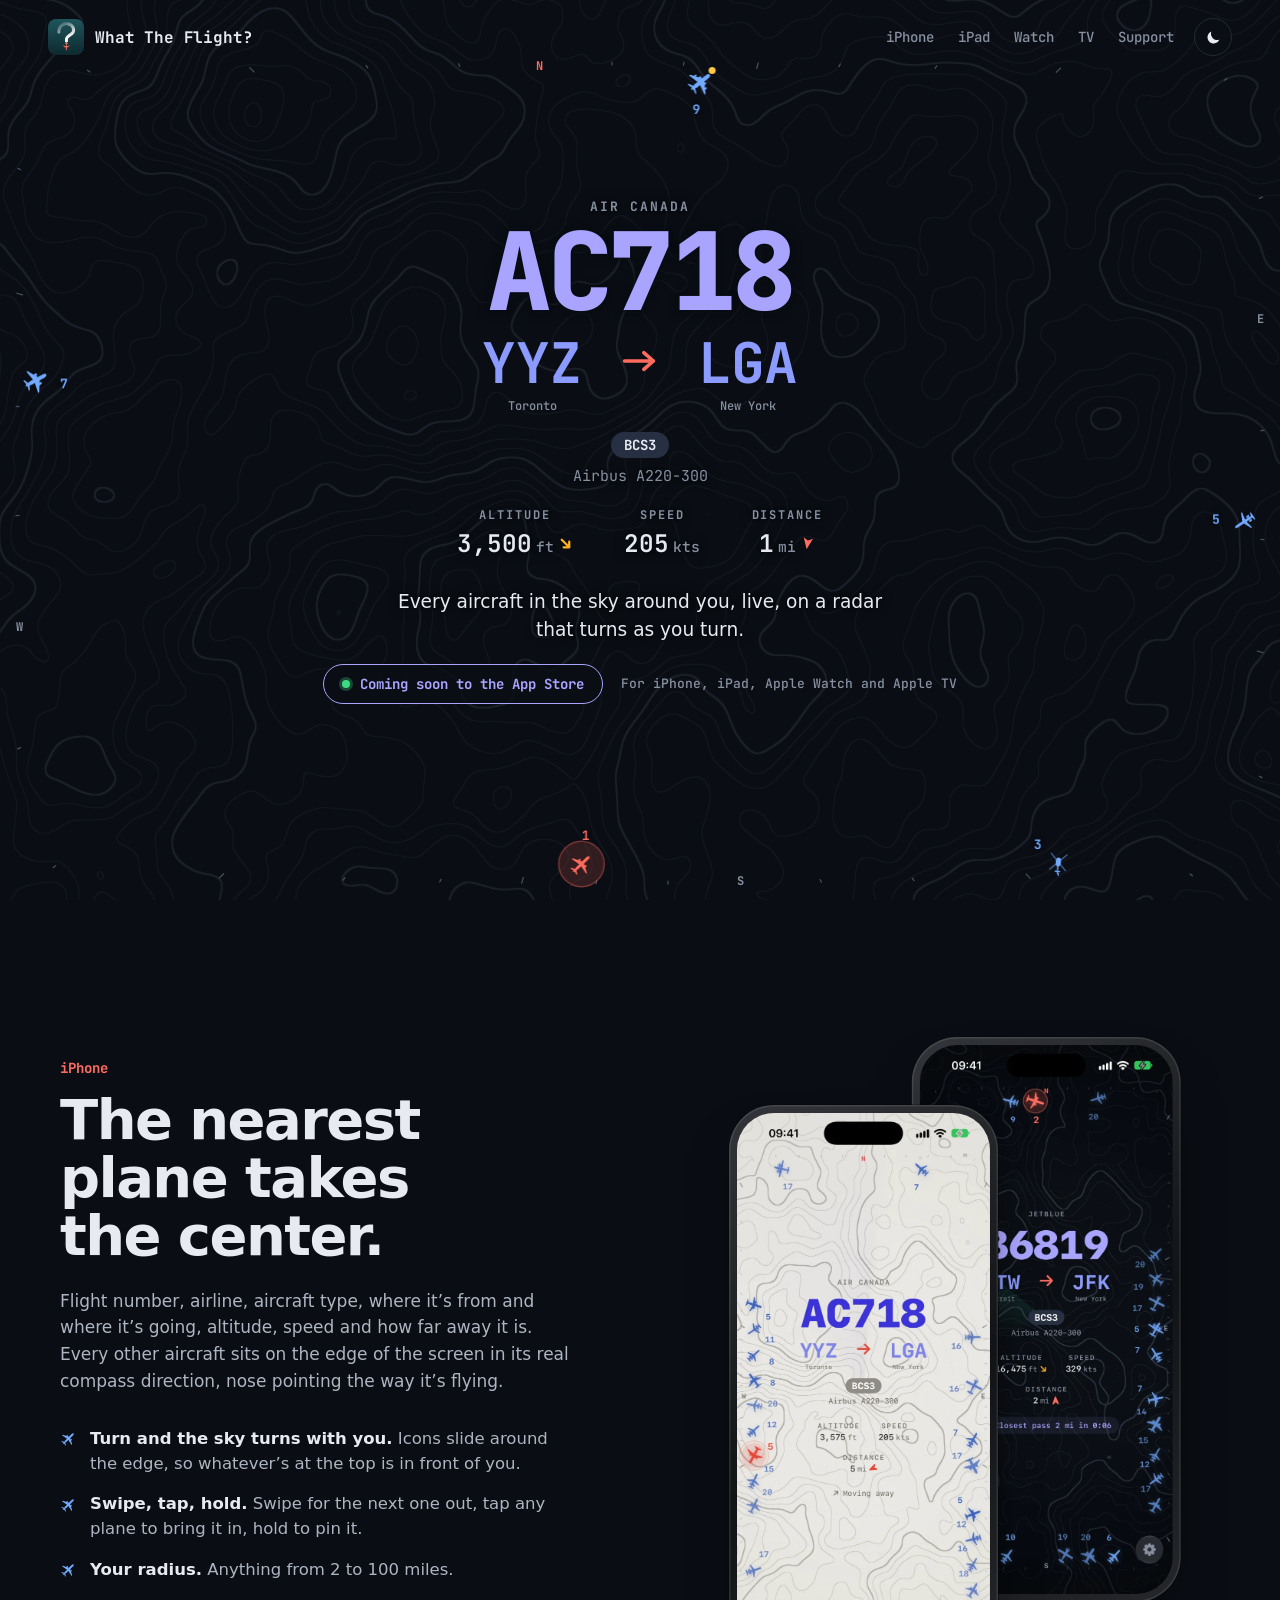
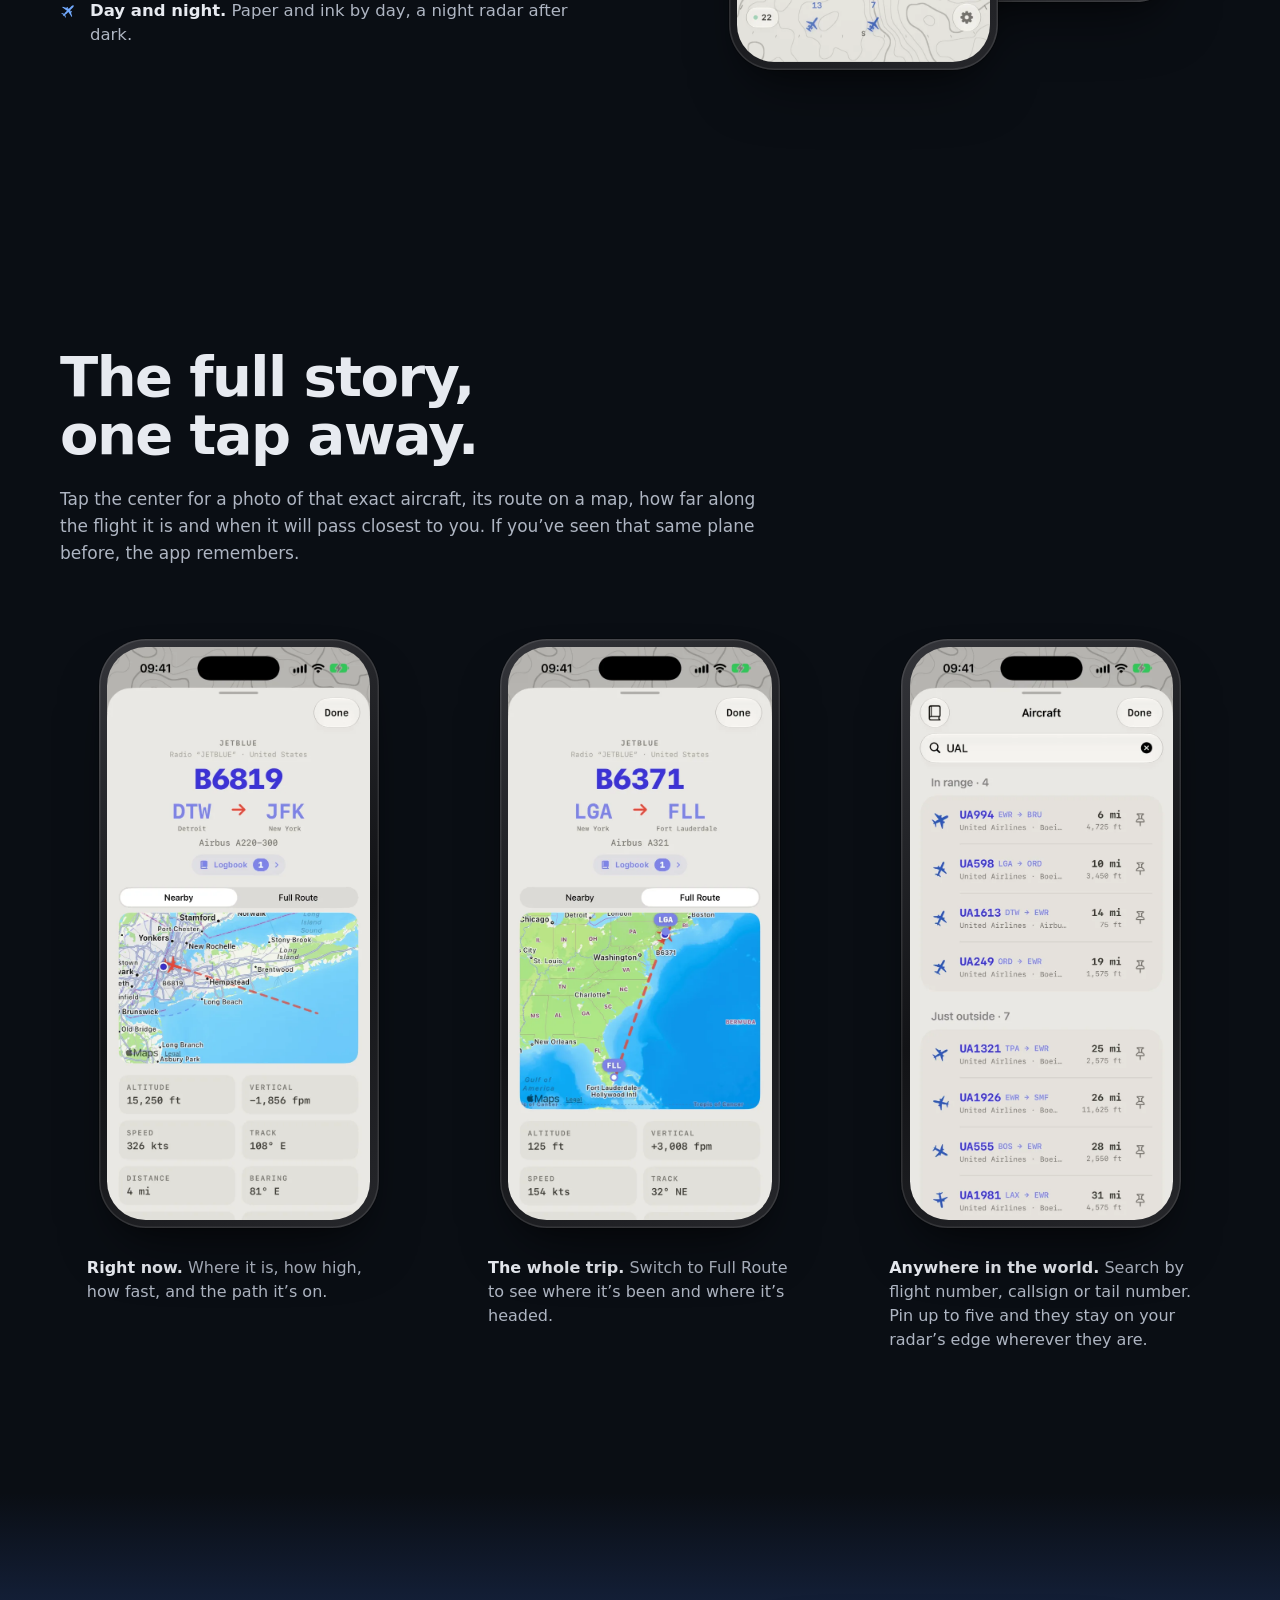
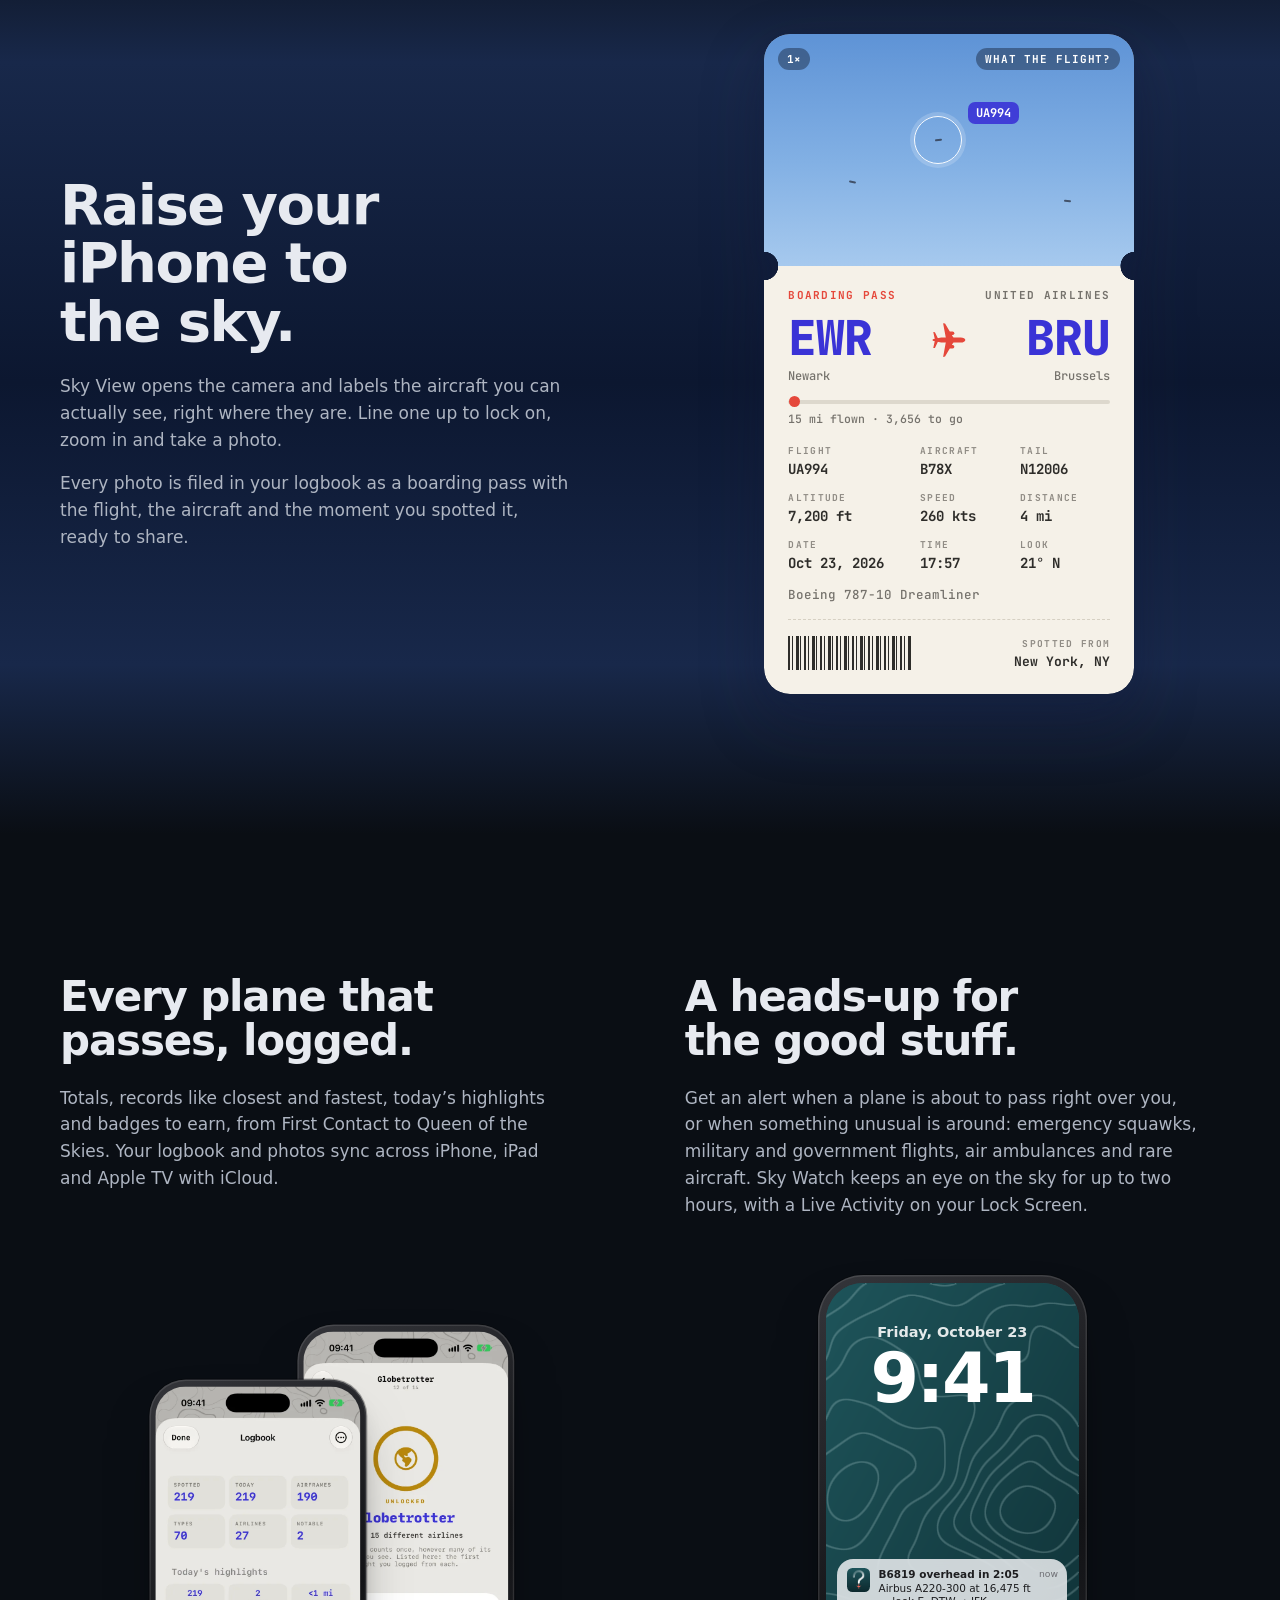
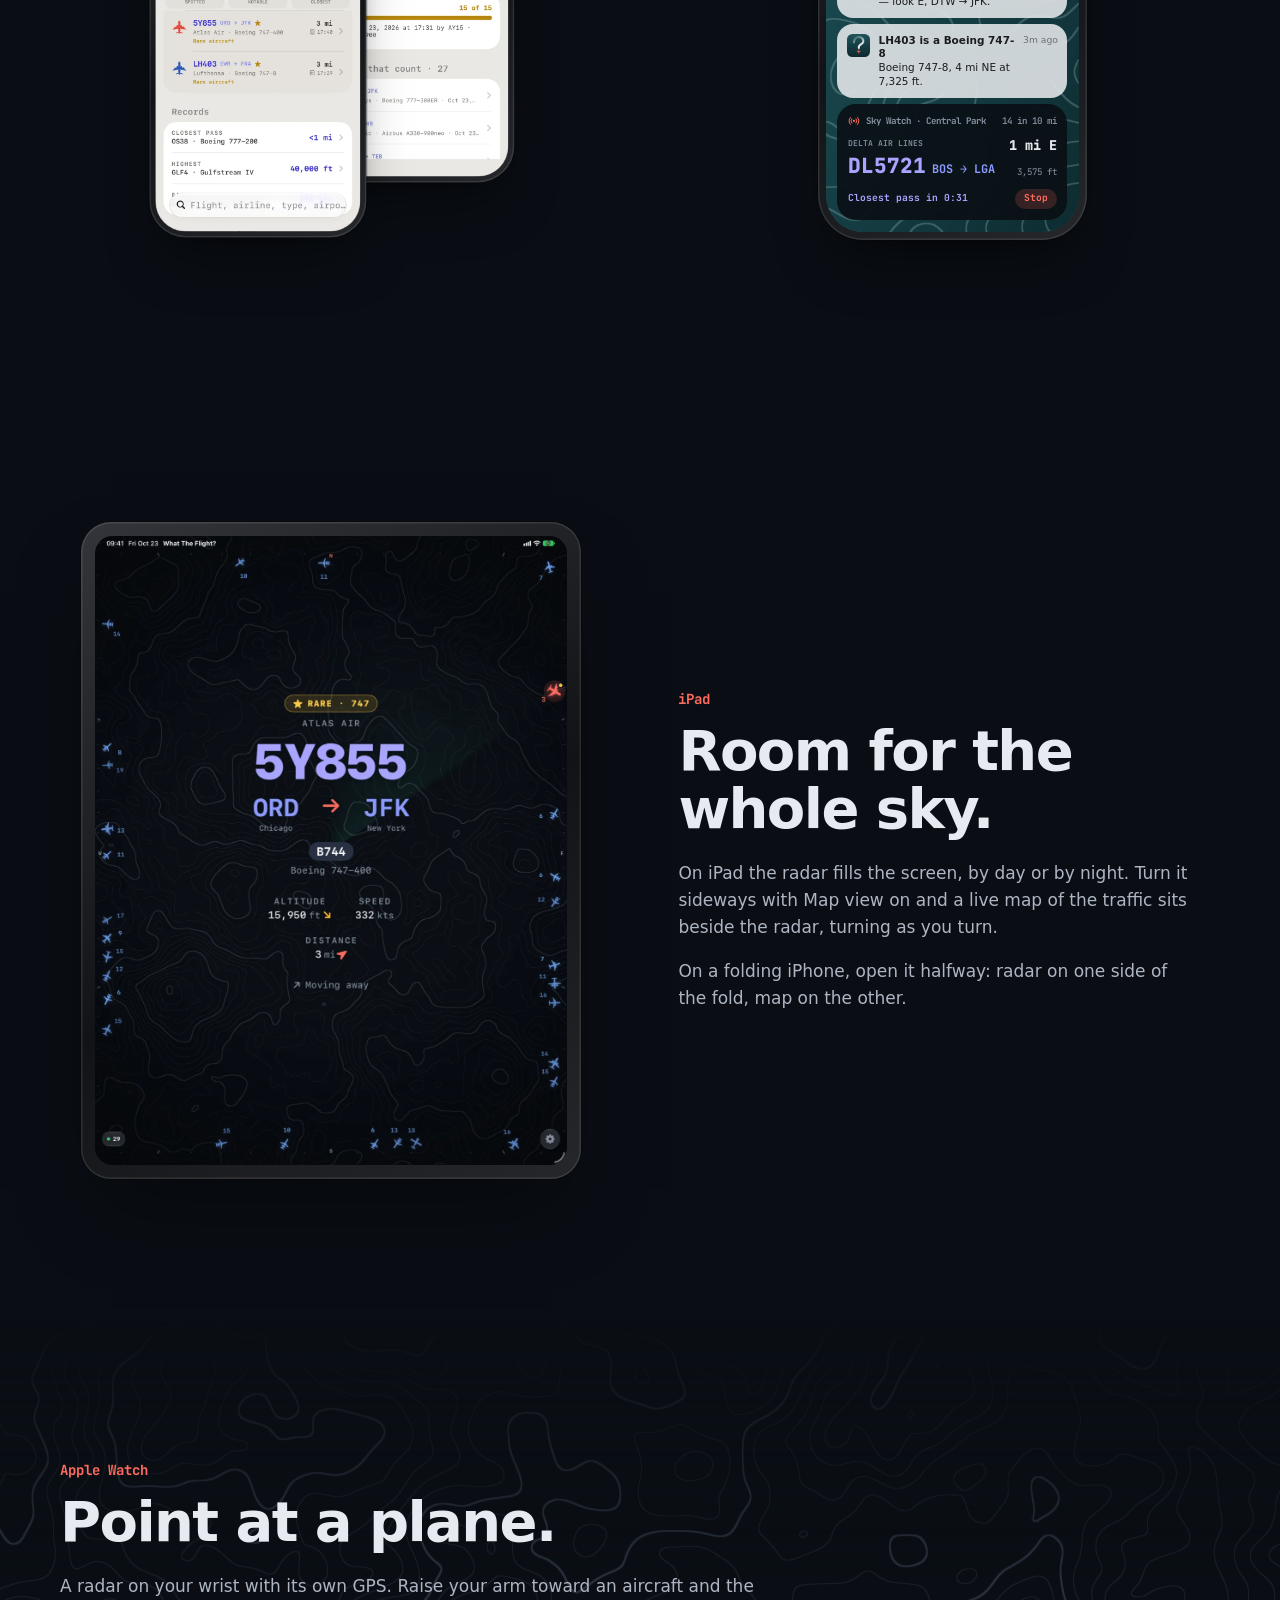
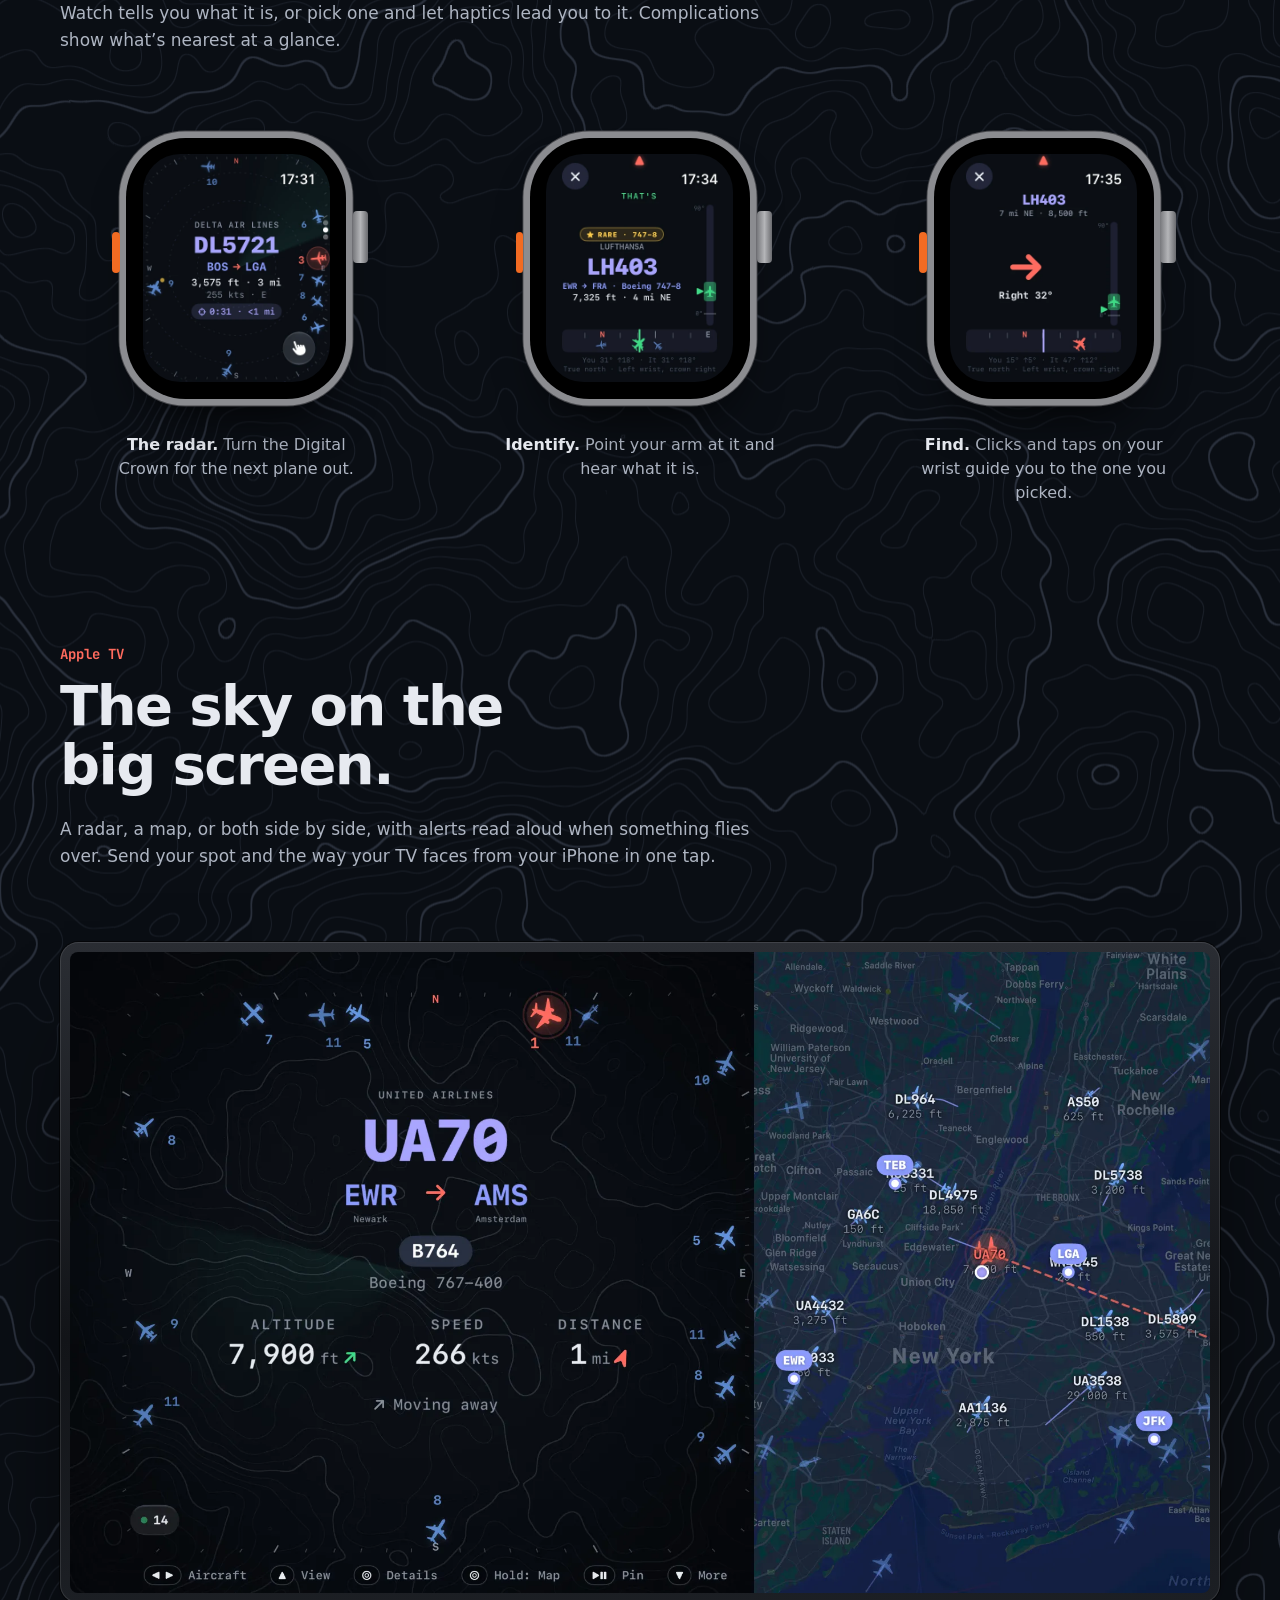
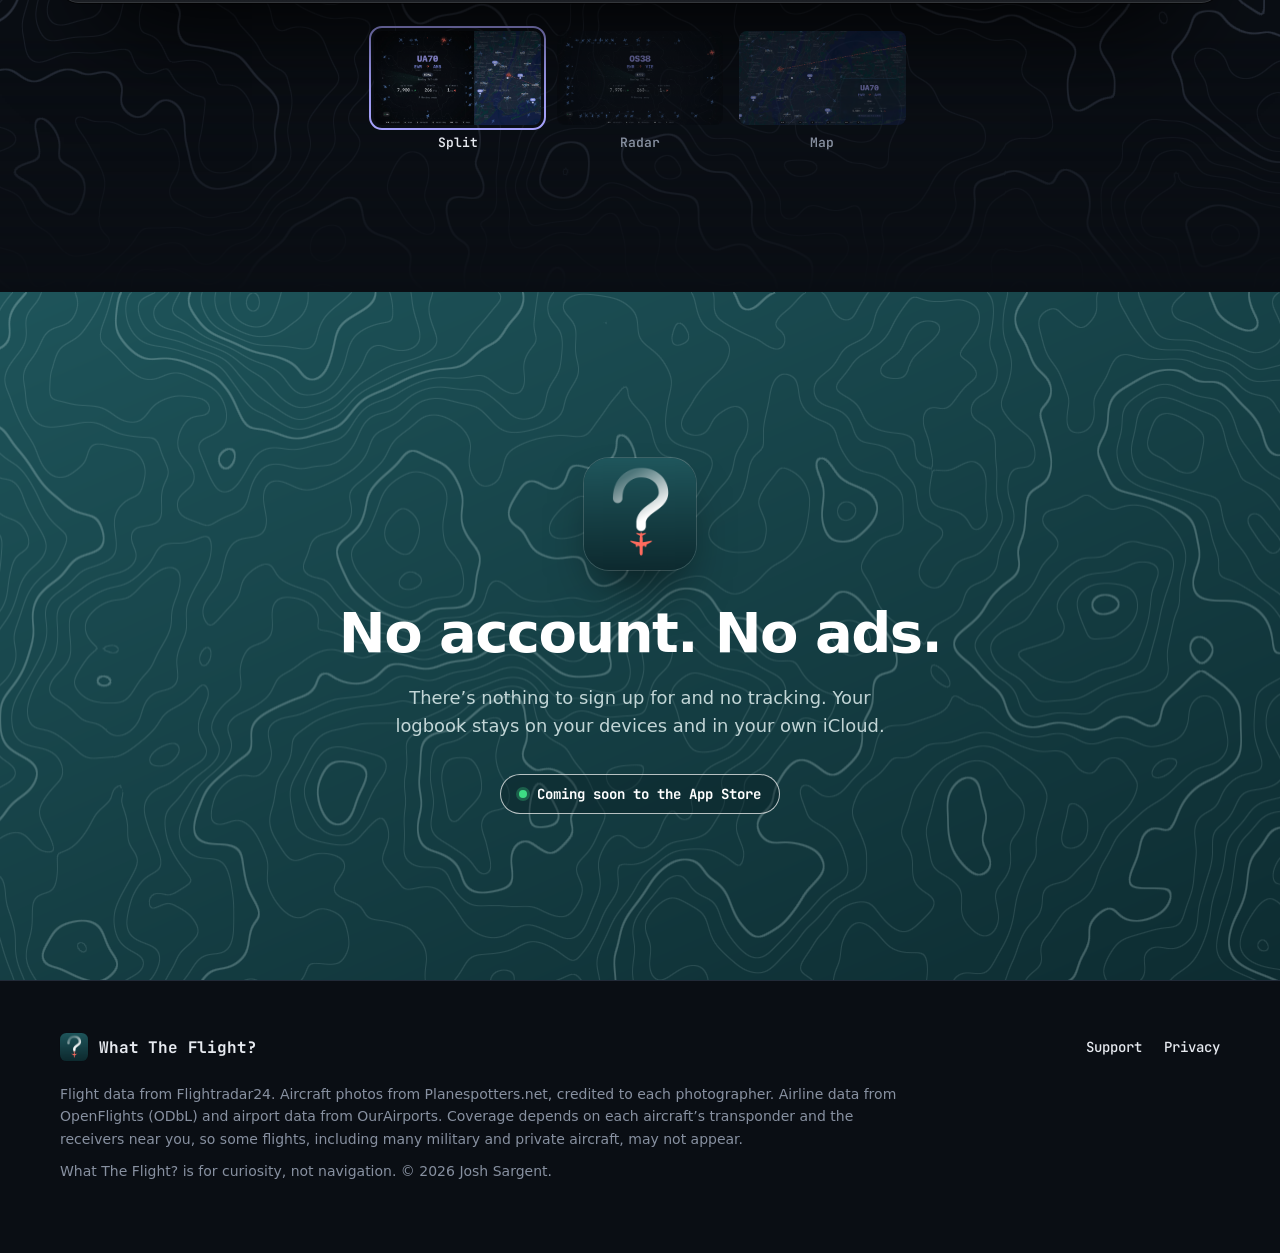
==== index.html @ a07508ed "Calmer hero, night by default Five aircraft on the radar (one of each kind, including a helicopter) " ====
<!doctype html>
<html lang="en">
<head>
<meta charset="utf-8">
<meta name="viewport" content="width=device-width, initial-scale=1, viewport-fit=cover">
<!-- Preview: keeps search engines from listing the site before launch. Remove when going live. -->
<meta name="robots" content="noindex, nofollow">
<title>What The Flight?</title>
<meta name="description" content="Every aircraft in the sky around you, live, on a radar that turns as you turn. For iPhone, iPad, Apple Watch and Apple TV.">
<meta name="color-scheme" content="light dark">
<meta name="theme-color" content="#0A0E14">
<meta property="og:title" content="What The Flight?">
<meta property="og:description" content="Every aircraft in the sky around you, live, on a radar that turns as you turn.">
<meta property="og:type" content="website">
<meta property="og:url" content="https://sargeywargey.github.io/whattheflight/">
<meta property="og:image" content="https://sargeywargey.github.io/whattheflight/img/og.jpg">
<meta name="twitter:card" content="summary_large_image">
<link rel="icon" href="img/favicon.png">
<link rel="apple-touch-icon" href="img/apple-touch-icon.png">
<link rel="preconnect" href="https://fonts.googleapis.com">
<link rel="preconnect" href="https://fonts.gstatic.com" crossorigin>
<link rel="stylesheet" href="https://fonts.googleapis.com/css2?family=JetBrains+Mono:wght@400;500;700;800&display=swap">
<link rel="stylesheet" href="css/site.css">
<script>
  // Night by default; a switch to day is remembered per browser.
  document.documentElement.dataset.theme = 'dark';
  try { if (localStorage.getItem('wtf.theme') === 'light') document.documentElement.dataset.theme = 'light'; } catch (e) {}
</script>
<script src="js/glyphs.js" defer></script>
<script src="js/topography.js" defer></script>
<script src="js/radar.js" defer></script>
<script src="js/site.js" defer></script>
</head>
<body>

<a class="skip" href="#radar">Skip to the features</a>

<!-- The radar ------------------------------------------------------------------------- -->
<section class="hero" data-radar aria-label="A live demo of the radar">
  <canvas class="topo hero-topo" data-topo="survey auto live" data-topo-strength="0.5" aria-hidden="true"></canvas>
  <svg class="radar-bezel" aria-hidden="true">
    <path class="ticks"/>
    <text data-bearing="0" class="north">N</text>
    <text data-bearing="90">E</text>
    <text data-bearing="180">S</text>
    <text data-bearing="270">W</text>
  </svg>
  <header class="site-header">
    <a class="brand" href="./" aria-label="What The Flight? home">
      <img src="img/icon-512.png" alt="" width="36" height="36">
      <span>What The Flight?</span>
    </a>
    <nav class="site-nav" aria-label="Sections">
      <a href="#radar">iPhone</a>
      <a href="#ipad">iPad</a>
      <a href="#watch">Watch</a>
      <a href="#tv">TV</a>
      <a href="support.html">Support</a>
    </nav>
    <button class="theme-toggle" type="button" aria-label="Switch to the night radar" data-theme-toggle>
      <svg viewBox="0 0 24 24" aria-hidden="true"><circle class="sun" cx="12" cy="12" r="4.2"/><path class="rays" d="M12 2.5v2.2M12 19.3v2.2M2.5 12h2.2M19.3 12h2.2M5.3 5.3l1.6 1.6M17.1 17.1l1.6 1.6M5.3 18.7l1.6-1.6M17.1 6.9l1.6-1.6"/><path class="moon" d="M19.5 14.6A7.8 7.8 0 0 1 9.4 4.5a7.8 7.8 0 1 0 10.1 10.1Z"/></svg>
    </button>
  </header>

  <div class="hero-body">
    <h1 class="visually-hidden">What The Flight? Live radar of the planes overhead</h1>

    <div class="flight" role="group" aria-label="Air Canada AC718, Toronto to New York, Airbus A220-300">
      <p class="flight-operator" data-f="operator">Air Canada</p>
      <p class="flight-ident" data-f="ident">AC718</p>
      <div class="flight-route">
        <span class="airport"><b data-f="from">YYZ</b><small data-f="fromCity">Toronto</small></span>
        <svg class="route-arrow" viewBox="0 0 32 20" aria-label="to"><path d="M3 10h24M19 3l8 7-8 7"/></svg>
        <span class="airport"><b data-f="to">LGA</b><small data-f="toCity">New York</small></span>
      </div>
      <p class="flight-type">
        <span class="type-chip" data-f="type">BCS3</span>
        <span class="notable-badge" data-f="badge" hidden></span>
        <span class="type-name" data-f="typeName">Airbus A220-300</span>
      </p>
      <dl class="flight-stats">
        <div><dt>Altitude</dt><dd><span data-f="feet">3,575</span><small>ft</small><svg class="trend" data-f="trend" data-trend="down" viewBox="0 0 16 16" aria-hidden="true"><path d="M4 12 12 4M6 4h6v6"/></svg></dd></div>
        <div><dt>Speed</dt><dd><span data-f="kts">205</span><small>kts</small></dd></div>
        <div><dt>Distance</dt><dd><span data-f="miles">2</span><small>mi</small><svg class="pointer" data-f="pointer" viewBox="0 0 24 24" aria-hidden="true"><path d="M12 2.5 19.5 21 12 16.8 4.5 21Z"/></svg></dd></div>
      </dl>
    </div>

    <p class="lead">Every aircraft in the sky around you, live, on a radar that turns as you turn.</p>
    <div class="hero-actions">
      <span class="store-pill"><i aria-hidden="true"></i>Coming soon to the App Store</span>
      <span class="platforms">For iPhone, iPad, Apple Watch and Apple TV</span>
    </div>
  </div>

  <div class="radar-edge" role="group" aria-label="Aircraft around you"></div>
</section>

<main>

<!-- iPhone: the radar ------------------------------------------------------------------ -->
<section class="section radar-section" id="radar">
  <div class="wrap split">
    <div class="copy">
      <p class="device-label">iPhone</p>
      <h2>The nearest plane takes the center.</h2>
      <p>Flight number, airline, aircraft type, where it’s from and where it’s going, altitude, speed and how far away it is. Every other aircraft sits on the edge of the screen in its real compass direction, nose pointing the way it’s flying.</p>
      <ul class="points">
        <li><b>Turn and the sky turns with you.</b> Icons slide around the edge, so whatever’s at the top is in front of you.</li>
        <li><b>Swipe, tap, hold.</b> Swipe for the next one out, tap any plane to bring it in, hold to pin it.</li>
        <li><b>Your radius.</b> Anything from 2 to 100 miles.</li>
        <li><b>Day and night.</b> Paper and ink by day, a night radar after dark.</li>
      </ul>
    </div>
    <div class="pair">
      <figure class="device phone back"><img src="img/screens/iphone-radar-dark.webp" alt="The radar in dark mode: JetBlue B6819 from Detroit to New York JFK in the center, 2 miles away and closing, with about 26 aircraft around the edge." width="660" height="1435" loading="lazy"></figure>
      <figure class="device phone front"><img src="img/screens/iphone-radar-light.webp" alt="The radar in light mode: Air Canada AC718 from Toronto to LaGuardia in the center, an Airbus A220-300 at 3,575 feet, with aircraft and mile labels around the edge." width="660" height="1435" loading="lazy"></figure>
    </div>
  </div>
</section>

<!-- iPhone: details and search ---------------------------------------------------------- -->
<section class="section" id="details">
  <div class="wrap">
    <div class="copy wide">
      <h2>The full story, one tap away.</h2>
      <p>Tap the center for a photo of that exact aircraft, its route on a map, how far along the flight it is and when it will pass closest to you. If you’ve seen that same plane before, the app remembers.</p>
    </div>
    <div class="gallery">
      <figure>
        <div class="device phone"><img src="img/screens/iphone-detail.webp" alt="Flight details for JetBlue B6819: a map of the aircraft east of Manhattan with its path, and tiles for altitude, vertical speed, speed and track." width="660" height="1435" loading="lazy"></div>
        <figcaption><b>Right now.</b> Where it is, how high, how fast, and the path it’s on.</figcaption>
      </figure>
      <figure>
        <div class="device phone"><img src="img/screens/iphone-route.webp" alt="The full route of JetBlue B6371 from LaGuardia to Fort Lauderdale drawn down the East Coast." width="660" height="1435" loading="lazy"></div>
        <figcaption><b>The whole trip.</b> Switch to Full Route to see where it’s been and where it’s headed.</figcaption>
      </figure>
      <figure>
        <div class="device phone"><img src="img/screens/iphone-search.webp" alt="Searching for UAL: four United flights in range, seven just outside and more worldwide." width="660" height="1435" loading="lazy"></div>
        <figcaption><b>Anywhere in the world.</b> Search by flight number, callsign or tail number. Pin up to five and they stay on your radar’s edge wherever they are.</figcaption>
      </figure>
    </div>
  </div>
</section>

<!-- Sky View ----------------------------------------------------------------------------- -->
<section class="section sky" id="sky">
  <div class="wrap split">
    <div class="copy">
      <h2>Raise your iPhone to the sky.</h2>
      <p>Sky View opens the camera and labels the aircraft you can actually see, right where they are. Line one up to lock on, zoom in and take a photo.</p>
      <p>Every photo is filed in your logbook as a boarding pass with the flight, the aircraft and the moment you spotted it, ready to share.</p>
    </div>

    <div class="pass-shadow">
    <article class="pass" aria-label="A Sky View boarding pass for United UA994, Newark to Brussels">
      <div class="pass-photo">
        <span class="pass-chip">1×</span>
        <span class="pass-chip brand">What The Flight?</span>
        <span class="speck" style="--x:47%;--y:46%;--r:-8deg"></span>
        <span class="speck" style="--x:24%;--y:64%;--r:12deg"></span>
        <span class="speck" style="--x:82%;--y:72%;--r:4deg"></span>
        <span class="lock" style="--x:47%;--y:46%"><i></i><b>UA994</b></span>
      </div>
      <div class="pass-body">
        <p class="pass-head"><span class="pass-kind">Boarding pass</span><span>United Airlines</span></p>
        <div class="pass-route">
          <span><b>EWR</b><small>Newark</small></span>
          <svg viewBox="0 0 64 64" aria-label="to"><use href="#g-widebody" transform="rotate(90 32 32)"/></svg>
          <span class="to"><b>BRU</b><small>Brussels</small></span>
        </div>
        <div class="pass-progress" aria-hidden="true"><i style="--p:0.4%"></i></div>
        <p class="pass-flown">15 mi flown · 3,656 to go</p>
        <dl class="pass-grid">
          <div><dt>Flight</dt><dd>UA994</dd></div>
          <div><dt>Aircraft</dt><dd>B78X</dd></div>
          <div><dt>Tail</dt><dd>N12006</dd></div>
          <div><dt>Altitude</dt><dd>7,200 ft</dd></div>
          <div><dt>Speed</dt><dd>260 kts</dd></div>
          <div><dt>Distance</dt><dd>4 mi</dd></div>
          <div><dt>Date</dt><dd>Oct 23, 2026</dd></div>
          <div><dt>Time</dt><dd>17:57</dd></div>
          <div><dt>Look</dt><dd>21° N</dd></div>
        </dl>
        <p class="pass-type">Boeing 787-10 Dreamliner</p>
        <div class="pass-foot">
          <div class="barcode" aria-hidden="true"></div>
          <p><small>Spotted from</small>New York, NY</p>
        </div>
      </div>
    </article>
    </div>
  </div>
</section>

<!-- Logbook + alerts -------------------------------------------------------------------- -->
<section class="section" id="logbook">
  <div class="wrap duo">
    <div class="duo-col">
      <div class="copy">
        <h2>Every plane that passes, logged.</h2>
        <p>Totals, records like closest and fastest, today’s highlights and badges to earn, from First Contact to Queen of the Skies. Your logbook and photos sync across iPhone, iPad and Apple TV with iCloud.</p>
      </div>
      <div class="pair small">
        <figure class="device phone back"><img src="img/screens/iphone-badge.webp" alt="The Globetrotter badge, unlocked for spotting 15 different airlines." width="660" height="1435" loading="lazy"></figure>
        <figure class="device phone front"><img src="img/screens/iphone-logbook.webp" alt="The logbook: 219 spotted, 190 airframes, 70 types, 27 airlines, with today's highlights including an Atlas Air Boeing 747-400." width="660" height="1435" loading="lazy"></figure>
      </div>
    </div>

    <div class="duo-col" id="alerts">
      <div class="copy">
        <h2>A heads-up for the good stuff.</h2>
        <p>Get an alert when a plane is about to pass right over you, or when something unusual is around: emergency squawks, military and government flights, air ambulances and rare aircraft. Sky Watch keeps an eye on the sky for up to two hours, with a Live Activity on your Lock Screen.</p>
      </div>
      <figure class="device phone lockphone" aria-label="A Lock Screen with two What The Flight? alerts and the Sky Watch Live Activity">
        <div class="lock-screen">
          <canvas class="topo" data-topo="remaster teal" data-topo-feature="260" aria-hidden="true"></canvas>
          <p class="lock-date">Friday, October 23</p>
          <p class="lock-time">9:41</p>
          <div class="lock-stack">
            <div class="note">
              <img src="img/icon-512.png" alt="" width="30" height="30">
              <div><p class="note-title">B6819 overhead in 2:05</p><p>Airbus A220-300 at 16,475 ft — look E, DTW → JFK.</p></div>
              <time>now</time>
            </div>
            <div class="note">
              <img src="img/icon-512.png" alt="" width="30" height="30">
              <div><p class="note-title">LH403 is a Boeing 747-8</p><p>Boeing 747-8, 4 mi NE at 7,325 ft.</p></div>
              <time>3m ago</time>
            </div>
            <div class="activity">
              <p class="activity-head"><svg viewBox="0 0 24 24" aria-hidden="true"><circle cx="12" cy="12" r="2.2"/><path d="M7.8 7.8a6 6 0 0 0 0 8.4M16.2 7.8a6 6 0 0 1 0 8.4M4.9 4.9a10 10 0 0 0 0 14.2M19.1 4.9a10 10 0 0 1 0 14.2"/></svg><span>Sky Watch · Central Park</span><span class="count">14 in 10 mi</span></p>
              <div class="activity-flight">
                <div><p class="op">Delta Air Lines</p><p><b>DL5721</b><span>BOS → LGA</span></p></div>
                <div class="where"><b>1 mi E</b><span>3,575 ft</span></div>
              </div>
              <p class="activity-foot"><span>Closest pass in 0:31</span><span class="stop">Stop</span></p>
            </div>
          </div>
        </div>
      </figure>
    </div>
  </div>
</section>

<!-- iPad --------------------------------------------------------------------------------- -->
<section class="section" id="ipad">
  <div class="wrap split reverse">
    <div class="copy">
      <p class="device-label">iPad</p>
      <h2>Room for the whole sky.</h2>
      <p>On iPad the radar fills the screen, by day or by night. Turn it sideways with Map view on and a live map of the traffic sits beside the radar, turning as you turn.</p>
      <p>On a folding iPhone, open it halfway: radar on one side of the fold, map on the other.</p>
    </div>
    <figure class="device tablet"><img src="img/screens/ipad-radar-dark.webp" alt="The iPad radar at night: Atlas Air 5Y855, a rare Boeing 747-400, descending into JFK, with around 29 aircraft on the edge." width="1100" height="1467" loading="lazy"></figure>
  </div>
</section>

<!-- Night: Apple Watch and Apple TV ---------------------------------------------------- -->
<div class="night">
  <canvas class="topo" data-topo="survey night" aria-hidden="true"></canvas>

  <section class="section" id="watch">
    <div class="wrap">
      <div class="copy wide">
        <p class="device-label">Apple Watch</p>
        <h2>Point at a plane.</h2>
        <p>A radar on your wrist with its own GPS. Raise your arm toward an aircraft and the Watch tells you what it is, or pick one and let haptics lead you to it. Complications show what’s nearest at a glance.</p>
      </div>
      <div class="watches">
        <figure>
          <div class="device watch"><img src="img/screens/watch-radar.webp" alt="The Watch radar: Delta DL5721 from Boston to LaGuardia, 3 miles away, with aircraft around the edge." width="422" height="514" loading="lazy"></div>
          <figcaption><b>The radar.</b> Turn the Digital Crown for the next plane out.</figcaption>
        </figure>
        <figure>
          <div class="device watch"><img src="img/screens/watch-identify.webp" alt="Identify naming Lufthansa LH403, a rare Boeing 747-8, 4 miles northeast." width="422" height="514" loading="lazy"></div>
          <figcaption><b>Identify.</b> Point your arm at it and hear what it is.</figcaption>
        </figure>
        <figure>
          <div class="device watch"><img src="img/screens/watch-find.webp" alt="Find guiding toward LH403 with a large arrow: right 32 degrees." width="422" height="514" loading="lazy"></div>
          <figcaption><b>Find.</b> Clicks and taps on your wrist guide you to the one you picked.</figcaption>
        </figure>
      </div>
    </div>
  </section>

  <section class="section" id="tv">
    <div class="wrap">
      <div class="copy wide">
        <p class="device-label">Apple TV</p>
        <h2>The sky on the big screen.</h2>
        <p>A radar, a map, or both side by side, with alerts read aloud when something flies over. Send your spot and the way your TV faces from your iPhone in one tap.</p>
      </div>
      <figure class="device tv" data-tv>
        <img src="img/screens/tv-split.webp" alt="Apple TV in Split view: United UA70 from Newark to Amsterdam on the radar, beside a map of New York traffic." width="2000" height="1125" loading="lazy" data-tv-screen>
      </figure>
      <div class="tv-views" role="tablist" aria-label="Apple TV views">
        <button type="button" role="tab" aria-selected="true" data-src="img/screens/tv-split.webp" data-alt="Apple TV in Split view: United UA70 from Newark to Amsterdam on the radar, beside a map of New York traffic."><img src="img/screens/tv-split.webp" alt="" loading="lazy"><span>Split</span></button>
        <button type="button" role="tab" aria-selected="false" data-src="img/screens/tv-radar.webp" data-alt="The Apple TV radar: Austrian Airlines OS38 from Newark to Vienna, climbing, with about 37 aircraft around the edge."><img src="img/screens/tv-radar.webp" alt="" loading="lazy"><span>Radar</span></button>
        <button type="button" role="tab" aria-selected="false" data-src="img/screens/tv-map.webp" data-alt="The full-screen Apple TV map with labelled traffic over New York and the UA70 card in the corner."><img src="img/screens/tv-map.webp" alt="" loading="lazy"><span>Map</span></button>
      </div>
    </div>
  </section>
</div>

<!-- Close -------------------------------------------------------------------------------- -->
<section class="closing">
  <canvas class="topo" data-topo="survey teal" aria-hidden="true"></canvas>
  <div class="wrap">
    <img class="closing-icon" src="img/icon-512.png" alt="" width="112" height="112" loading="lazy">
    <h2>No account. No ads.</h2>
    <p>There’s nothing to sign up for and no tracking. Your logbook stays on your devices and in your own iCloud.</p>
    <div class="hero-actions">
      <span class="store-pill on-teal"><i aria-hidden="true"></i>Coming soon to the App Store</span>
    </div>
  </div>
</section>

</main>

<footer class="site-footer">
  <div class="wrap">
    <div class="footer-top">
      <a class="brand" href="./"><img src="img/icon-512.png" alt="" width="28" height="28"><span>What The Flight?</span></a>
      <nav aria-label="Footer"><a href="support.html">Support</a><a href="privacy.html">Privacy</a></nav>
    </div>
    <p>Flight data from Flightradar24. Aircraft photos from Planespotters.net, credited to each photographer. Airline data from OpenFlights (ODbL) and airport data from OurAirports. Coverage depends on each aircraft’s transponder and the receivers near you, so some flights, including many military and private aircraft, may not appear.</p>
    <p>What The Flight? is for curiosity, not navigation. © 2026 Josh Sargent.</p>
  </div>
</footer>

</body>
</html>
---- css/site.css ----
/* What The Flight? — the app's palette (WhatTheFlight/UI/Theme.swift): paper and indigo ink
   by day, the night radar after dark, SF Mono as the radar's voice. */

:root {
  --paper: #E9E7E2;
  --paper-shade: #D3D0C8;
  --ink: #3A33D6;
  --route: #7C83E8;
  --signal: #E5483B;
  --caption: #75726C;
  --value: #3B3A37;
  --text-2: #5C5A55;
  --faint: #A29E95;
  --blip: #2D56B9;
  --chip: #8F8B84;
  --chip-text: #FFFFFF;
  --live: #23A55A;
  --warning: #D98B00;
  --notable: #B7860B;
  --military: #55692A;
  --rule: #D3D0C8;
  --sky-top: #93C2EC;
  --sky-mid: #C9DFF1;
  --frame-shadow: 30, 28, 40;

  --mono: ui-monospace, "SF Mono", SFMono-Regular, "JetBrains Mono", Menlo, Consolas, monospace;
  --sans: -apple-system, BlinkMacSystemFont, "SF Pro Text", "Segoe UI", system-ui, Roboto, "Helvetica Neue", sans-serif;
  --gutter: clamp(20px, 5vw, 48px);
  color-scheme: light;
}

@media (prefers-color-scheme: dark) {
  :root:not([data-theme="light"]) {
    --paper: #0A0E14; --paper-shade: #020306; --ink: #A8A4FF; --route: #8C9BFF; --signal: #FF6B5E;
    --caption: #8790A0; --value: #E7EAF0; --text-2: #AEB5C2; --faint: #465061; --blip: #72AAFF;
    --chip: #273042; --chip-text: #E7EAF0; --live: #3DDC84; --warning: #FFB020; --notable: #FFCB45;
    --military: #A9C76B; --rule: #222A38; --sky-top: #0C1730; --sky-mid: #18284A; --frame-shadow: 0, 0, 0;
    color-scheme: dark;
  }
}

:root[data-theme="dark"],
.night {
  --paper: #0A0E14; --paper-shade: #020306; --ink: #A8A4FF; --route: #8C9BFF; --signal: #FF6B5E;
  --caption: #8790A0; --value: #E7EAF0; --text-2: #AEB5C2; --faint: #465061; --blip: #72AAFF;
  --chip: #273042; --chip-text: #E7EAF0; --live: #3DDC84; --warning: #FFB020; --notable: #FFCB45;
  --military: #A9C76B; --rule: #222A38; --sky-top: #0C1730; --sky-mid: #18284A; --frame-shadow: 0, 0, 0;
  color-scheme: dark;
}

*, *::before, *::after { box-sizing: border-box; }

html { -webkit-text-size-adjust: 100%; scroll-behavior: smooth; }
body {
  margin: 0;
  background: var(--paper);
  color: var(--value);
  font: 17px/1.55 var(--sans);
  -webkit-font-smoothing: antialiased;
  text-rendering: optimizeLegibility;
}

img { max-width: 100%; }
a { color: var(--ink); }
::selection { background: color-mix(in srgb, var(--ink) 22%, transparent); }

:focus-visible { outline: 2px solid var(--signal); outline-offset: 3px; border-radius: 6px; }

.visually-hidden {
  position: absolute; width: 1px; height: 1px; margin: -1px; padding: 0; overflow: hidden;
  clip: rect(0 0 0 0); white-space: nowrap; border: 0;
}

.skip {
  position: absolute; left: 16px; top: -60px; z-index: 10;
  padding: 10px 16px; border-radius: 999px;
  background: var(--ink); color: var(--paper); font: 600 14px var(--mono); text-decoration: none;
}
.skip:focus { top: 16px; }

canvas.topo { display: block; opacity: 0; transition: opacity 0.8s ease; }
canvas.topo.is-drawn { opacity: 1; }

/* ------------------------------------------------------------------------------------------
   The radar */

.hero {
  position: relative;
  isolation: isolate;
  display: flex;
  flex-direction: column;
  min-height: max(680px, 100svh);
  overflow: hidden;
  background: var(--paper);
  touch-action: pan-y;
  -webkit-user-select: none;
  user-select: none;
}
.hero.is-turning { cursor: grabbing; }

.hero-topo, .radar-bezel, .radar-edge {
  position: absolute; inset: 0; width: 100%; height: 100%;
}
.hero-topo { z-index: -1; }
.radar-bezel { pointer-events: none; overflow: visible; }
.radar-bezel .ticks { stroke: var(--faint); stroke-width: 1.2; stroke-linecap: round; fill: none; }
.radar-bezel text {
  font: 700 12px var(--mono); fill: var(--caption);
  text-anchor: middle; dominant-baseline: central;
}
.radar-bezel text.north { fill: var(--signal); }

.radar-edge { pointer-events: none; z-index: 1; }

.blip {
  position: absolute; left: 0; top: 0;
  width: 36px; height: 36px; margin: -18px 0 0 -18px; padding: 0;
  border: 0; border-radius: 50%; background: none;
  color: var(--blip); cursor: pointer; pointer-events: auto;
  will-change: transform;
}
.blip[hidden] { display: none; }
.blip .glyph { display: block; width: 26px; height: 26px; margin: 5px; fill: currentColor; }
.blip .mi {
  position: absolute; left: 50%; top: 50%;
  width: 3em; margin: -0.72em 0 0 -1.5em;
  font: 700 13px/1.44 var(--mono); text-align: center; color: var(--blip);
  text-shadow: 0 0 2px var(--paper), 0 0 5px var(--paper);
  pointer-events: none;
}
.blip[data-tag="military"] { color: var(--military); }
.blip[data-tag="military"] .mi { color: var(--military); }
.blip[data-tag="rare"]::after,
.blip[data-tag="government"]::after {
  content: ""; position: absolute; right: 3px; top: 3px;
  width: 7px; height: 7px; border-radius: 50%;
  background: var(--notable); box-shadow: 0 0 0 1.5px var(--paper);
}
.blip[data-tag="government"]::after { background: var(--ink); }
.blip:hover { color: var(--ink); }
.blip.is-focus, .blip.is-focus .mi { color: var(--signal); }
.blip.is-focus::before {
  content: ""; position: absolute; inset: -4px; border-radius: 50%;
  background: color-mix(in srgb, var(--signal) 16%, transparent);
  box-shadow: 0 0 0 1.5px color-mix(in srgb, var(--signal) 45%, transparent);
}

/* Helicopter rotors spin, as in the app. */
.rotor { transform-box: view-box; transform-origin: 32px 27px; animation: rotor 1.2s linear infinite; }
@keyframes rotor { to { transform: rotate(360deg); } }

.site-header {
  position: relative; z-index: 3;
  display: flex; align-items: center; gap: 20px;
  padding: max(18px, env(safe-area-inset-top)) var(--gutter) 0;
  -webkit-user-select: none; user-select: none;
}
.brand {
  display: inline-flex; align-items: center; gap: 11px;
  color: var(--value); text-decoration: none;
  font: 700 16px var(--mono); letter-spacing: -0.01em;
}
.brand img { width: 36px; height: 36px; border-radius: 22.5%; box-shadow: 0 0 0 0.5px rgba(0, 0, 0, 0.15); }
.site-nav { margin-left: auto; display: flex; gap: 24px; }
.site-nav a { color: var(--caption); text-decoration: none; font: 500 14px var(--mono); }
.site-nav a:hover { color: var(--ink); }

.theme-toggle {
  flex: none; display: grid; place-items: center;
  width: 38px; height: 38px; padding: 0; border-radius: 50%;
  border: 1px solid var(--rule);
  background: color-mix(in srgb, var(--paper) 70%, transparent);
  color: var(--value); cursor: pointer;
}
.theme-toggle:hover { color: var(--ink); border-color: var(--ink); }
.theme-toggle svg { width: 19px; height: 19px; fill: none; stroke: currentColor; stroke-width: 1.8; stroke-linecap: round; }
.theme-toggle .moon { display: none; fill: currentColor; stroke: none; }
.theme-toggle[data-night="true"] .moon { display: block; }
.theme-toggle[data-night="true"] .sun,
.theme-toggle[data-night="true"] .rays { display: none; }

.hero-body {
  position: relative; z-index: 2;
  flex: 1;
  display: flex; flex-direction: column; align-items: center; justify-content: center;
  padding: clamp(50px, 6vh, 64px) clamp(70px, 11vw, 150px) clamp(100px, 12vh, 116px);
  text-align: center;
  pointer-events: none;
}
.hero-body p,
.hero-body dl { text-shadow: 0 0 2px var(--paper), 0 0 6px var(--paper), 0 0 12px var(--paper); }

.flight { transition: opacity 0.18s ease, transform 0.18s ease; }
.flight.is-swapping { opacity: 0; transform: translateY(5px); }
.flight p { margin: 0; }
.flight-operator {
  font: 700 13px var(--mono); letter-spacing: 0.16em; text-transform: uppercase; color: var(--caption);
}
.flight-ident {
  margin: 4px 0 10px !important;
  font: 800 clamp(60px, min(10.5vw, 12vh), 136px)/0.98 var(--mono);
  letter-spacing: -0.035em;
  color: var(--ink);
}
.flight-route { display: flex; align-items: flex-start; justify-content: center; gap: clamp(16px, 3vw, 40px); }
.flight-route[hidden] { display: none; }
.airport b {
  display: block;
  font: 700 clamp(34px, 4.4vw, 56px)/1 var(--mono);
  letter-spacing: -0.01em;
  color: var(--route);
}
.airport small { display: block; margin-top: 7px; font: 500 12px var(--mono); color: var(--caption); }
.route-arrow {
  width: clamp(26px, 3vw, 40px); margin-top: clamp(8px, 1.1vw, 15px);
  fill: none; stroke: var(--signal); stroke-width: 3; stroke-linecap: round; stroke-linejoin: round;
}
.flight-type {
  display: flex; flex-wrap: wrap; align-items: center; justify-content: center; gap: 8px 10px;
  margin-top: clamp(12px, 2vh, 20px) !important;
}
.type-chip {
  padding: 4px 13px; border-radius: 999px;
  background: var(--chip); color: var(--chip-text);
  font: 700 14px var(--mono); text-shadow: none;
}
.notable-badge {
  padding: 3px 11px; border-radius: 999px;
  border: 1.5px solid currentColor; color: var(--notable);
  font: 800 12px var(--mono); letter-spacing: 0.1em; text-transform: uppercase;
}
.notable-badge[hidden] { display: none; }
.notable-badge[data-tag="military"] { color: var(--military); }
.notable-badge[data-tag="government"] { color: var(--ink); }
.type-name { flex-basis: 100%; font: 400 15px var(--mono); color: var(--caption); }

.flight-stats {
  display: grid; grid-template-columns: repeat(3, auto); justify-content: center;
  gap: 12px clamp(28px, 4vw, 60px);
  margin: clamp(16px, 2.4vh, 24px) 0 0;
}
.flight-stats dt { font: 700 12px var(--mono); letter-spacing: 0.16em; text-transform: uppercase; color: var(--caption); }
.flight-stats dd {
  display: flex; align-items: baseline; justify-content: center; gap: 4px;
  margin: 4px 0 0;
  font: 600 clamp(20px, 1.9vw, 26px) var(--mono); color: var(--value);
  font-variant-numeric: tabular-nums;
}
.flight-stats small { font: 500 0.6em var(--mono); color: var(--caption); }
.flight-stats svg { flex: none; align-self: center; width: 15px; height: 15px; }
.trend { fill: none; stroke-width: 2.4; stroke-linecap: round; stroke-linejoin: round; }
.trend[data-trend="up"] { stroke: var(--live); }
.trend[data-trend="down"] { stroke: var(--warning); transform: rotate(90deg); }
.trend[data-trend=""] { display: none; }
.pointer { fill: var(--signal); }

.hero .lead {
  max-width: 27em; margin: clamp(18px, 3.2vh, 40px) auto 0;
  font: 400 clamp(17px, 1.45vw, 20px)/1.5 var(--sans);
  color: var(--value);
}
.hero-actions {
  display: flex; flex-wrap: wrap; align-items: center; justify-content: center; gap: 12px 18px;
  margin-top: 20px;
}
.store-pill {
  display: inline-flex; align-items: center; gap: 10px;
  padding: 10px 18px; border-radius: 999px;
  border: 1.5px solid var(--ink);
  background: color-mix(in srgb, var(--paper) 80%, transparent);
  color: var(--ink);
  font: 700 14px var(--mono); text-shadow: none;
}
.store-pill i {
  width: 8px; height: 8px; border-radius: 50%;
  background: var(--live); box-shadow: 0 0 0 3px color-mix(in srgb, var(--live) 28%, transparent);
}
.platforms { font: 500 13px var(--mono); color: var(--caption); }

/* ------------------------------------------------------------------------------------------
   Sections */

.section { position: relative; padding: clamp(84px, 11vw, 150px) 0; }
.wrap { width: min(1160px, 100% - 2 * var(--gutter)); margin-inline: auto; }

.copy { max-width: 32rem; }
.copy.wide { max-width: 44rem; }
.copy p { margin: 0 0 1em; font-size: clamp(17px, 1.3vw, 19px); line-height: 1.58; color: var(--text-2); }
.copy p:last-child { margin-bottom: 0; }

h2 {
  margin: 0 0 22px;
  font: 700 clamp(34px, 4.5vw, 56px)/1.04 var(--sans);
  letter-spacing: -0.028em;
  color: var(--value);
  text-wrap: balance;
}

.device-label {
  margin: 0 0 14px !important;
  font: 700 14px var(--mono) !important;
  color: var(--signal) !important;
}

.points { list-style: none; margin: 32px 0 0; padding: 0; display: grid; gap: 16px; }
.points li { position: relative; padding-left: 30px; font-size: 16.5px; line-height: 1.5; color: var(--text-2); }
.points li b { color: var(--value); font-weight: 600; }
.points li::before {
  content: ""; position: absolute; left: 0; top: 0.2em;
  width: 17px; height: 17px;
  background: var(--blip);
  -webkit-mask: url("data:image/svg+xml,%3Csvg xmlns='http://www.w3.org/2000/svg' viewBox='0 0 64 64'%3E%3Cpath d='M32 5C33.98 5 35.6 8.15 35.6 12L35.6 46L33.2 60L30.8 60L28.4 46L28.4 12C28.4 8.15 30.02 5 32 5Z'/%3E%3Cpath d='M32.5 25L57 37.5L57.5 40.5L32.5 36L31.5 36L6.5 40.5L7 37.5L31.5 25Z'/%3E%3Crect x='40.2' y='25.5' width='4.6' height='7.5' rx='2.3'/%3E%3Crect x='19.2' y='25.5' width='4.6' height='7.5' rx='2.3'/%3E%3Cpath d='M32.5 51L43 56.5L43.3 59L32.5 57L31.5 57L20.7 59L21 56.5L31.5 51Z'/%3E%3C/svg%3E") center / contain no-repeat;
          mask: url("data:image/svg+xml,%3Csvg xmlns='http://www.w3.org/2000/svg' viewBox='0 0 64 64'%3E%3Cpath d='M32 5C33.98 5 35.6 8.15 35.6 12L35.6 46L33.2 60L30.8 60L28.4 46L28.4 12C28.4 8.15 30.02 5 32 5Z'/%3E%3Cpath d='M32.5 25L57 37.5L57.5 40.5L32.5 36L31.5 36L6.5 40.5L7 37.5L31.5 25Z'/%3E%3Crect x='40.2' y='25.5' width='4.6' height='7.5' rx='2.3'/%3E%3Crect x='19.2' y='25.5' width='4.6' height='7.5' rx='2.3'/%3E%3Cpath d='M32.5 51L43 56.5L43.3 59L32.5 57L31.5 57L20.7 59L21 56.5L31.5 51Z'/%3E%3C/svg%3E") center / contain no-repeat;
  transform: rotate(45deg);
}

.split {
  display: grid; grid-template-columns: minmax(0, 1fr) minmax(0, 1fr);
  gap: clamp(40px, 6vw, 100px); align-items: center;
}
.split.reverse > :first-child { order: 2; }

figure { margin: 0; }
figcaption { font-size: 16px; line-height: 1.5; color: var(--text-2); }
figcaption b { color: var(--value); font-weight: 600; }

/* ------------------------------------------------------------------------------------------
   Devices: drawn frames around the real screenshots */

.device { position: relative; }
.device img { display: block; width: 100%; height: auto; background: #000; }

.phone {
  --w: 280px;
  width: var(--w);
  padding: calc(var(--w) * 0.03);
  border-radius: calc(var(--w) * 0.168);
  background: linear-gradient(150deg, #34353a, #121316 55%, #26272b);
  box-shadow:
    inset 0 0 0 1.5px rgba(255, 255, 255, 0.1),
    0 0 0 1px rgba(0, 0, 0, 0.3),
    0 32px 60px -24px rgba(var(--frame-shadow), 0.55),
    0 14px 26px -14px rgba(var(--frame-shadow), 0.35);
}
.phone img { border-radius: calc(var(--w) * 0.138); }

.tablet {
  --w: clamp(300px, 40vw, 500px);
  width: var(--w);
  justify-self: center;
  padding: calc(var(--w) * 0.028);
  border-radius: calc(var(--w) * 0.06);
  background: linear-gradient(150deg, #34353a, #121316 55%, #26272b);
  box-shadow:
    inset 0 0 0 1.5px rgba(255, 255, 255, 0.1),
    0 0 0 1px rgba(0, 0, 0, 0.3),
    0 40px 80px -30px rgba(var(--frame-shadow), 0.55);
}
.tablet img { border-radius: calc(var(--w) * 0.035); }

.watch {
  --w: clamp(170px, 18vw, 220px);
  width: var(--w);
  padding: calc(var(--w) * 0.075);
  border-radius: calc(var(--w) * 0.27);
  background: #000;
  box-shadow:
    0 0 0 calc(var(--w) * 0.03) #8b8c90,
    0 0 0 calc(var(--w) * 0.034) #46474b,
    0 30px 50px -20px rgba(0, 0, 0, 0.9);
}
.watch img { border-radius: calc(var(--w) * 0.17); }
.watch::after,
.watch::before { content: ""; position: absolute; border-radius: 4px; }
.watch::after {   /* Digital Crown */
  right: calc(var(--w) * -0.1); top: 28%;
  width: calc(var(--w) * 0.07); height: 20%;
  background: linear-gradient(90deg, #77787c, #b4b5b8 50%, #6a6b6f);
}
.watch::before {  /* Action button */
  left: calc(var(--w) * -0.065); top: 36%;
  width: calc(var(--w) * 0.035); height: 16%;
  background: #f26b22;
}

.tv {
  padding: 0.9%;
  border-radius: 1.6% / 2.8%;
  background: linear-gradient(180deg, #2a2d33, #121418 60%, #1c1f24);
  box-shadow:
    inset 0 0 0 1px rgba(255, 255, 255, 0.1),
    0 0 0 1px rgba(0, 0, 0, 0.6),
    0 60px 100px -40px rgba(0, 0, 0, 0.95);
}
.tv img { border-radius: 0.7% / 1.25%; transition: opacity 0.25s ease; }
.tv img.is-swapping { opacity: 0.15; }

/* Two phones, one in front of the other. */
.pair { display: grid; grid-template-areas: "stack"; justify-items: center; align-items: center; padding: 30px 0; }
.pair > * { grid-area: stack; }
.pair .phone { --w: clamp(200px, 21vw, 290px); }
.pair .back { transform: translate(36%, -6%); }
.pair .front { transform: translate(-32%, 6%); }

/* ------------------------------------------------------------------------------------------
   Details gallery */

.gallery {
  display: grid; grid-template-columns: repeat(3, minmax(0, 1fr));
  gap: clamp(24px, 3.4vw, 48px);
  margin-top: clamp(48px, 6vw, 72px);
}
.gallery figure { display: flex; flex-direction: column; align-items: center; }
.gallery .phone { --w: clamp(200px, 22vw, 280px); }
.gallery figcaption { max-width: 19rem; margin-top: 28px; }

/* ------------------------------------------------------------------------------------------
   Sky View */

.sky {
  background: linear-gradient(180deg, var(--paper) 0%, var(--sky-mid) 18%, var(--sky-top) 52%, var(--sky-mid) 82%, var(--paper) 100%);
}

/* The notches are cut with a mask, which would clip a box-shadow, so the shadow is a filter
   on the wrapper. */
.pass-shadow {
  justify-self: center;
  width: min(370px, 100%);
  filter: drop-shadow(0 26px 30px rgba(20, 30, 60, 0.28)) drop-shadow(0 6px 10px rgba(20, 30, 60, 0.16));
}
.pass {
  --cut: 232px;
  border-radius: 26px;
  overflow: hidden;
  background: #F5F1E8;
  color: #2E2D2A;
  -webkit-mask:
    radial-gradient(circle at 0 var(--cut), transparent 14px, #000 14.5px) left / 51% 100% no-repeat,
    radial-gradient(circle at 100% var(--cut), transparent 14px, #000 14.5px) right / 51% 100% no-repeat;
          mask:
    radial-gradient(circle at 0 var(--cut), transparent 14px, #000 14.5px) left / 51% 100% no-repeat,
    radial-gradient(circle at 100% var(--cut), transparent 14px, #000 14.5px) right / 51% 100% no-repeat;
}
.pass-photo {
  position: relative; height: var(--cut);
  background: linear-gradient(180deg, #5E93D6 0%, #82B0E4 55%, #A6C9EE 100%);
}
.pass-chip {
  position: absolute; top: 14px; left: 14px;
  padding: 4px 9px; border-radius: 999px;
  background: rgba(16, 24, 44, 0.42); color: #fff;
  font: 700 11px var(--mono);
}
.pass-chip.brand { left: auto; right: 14px; letter-spacing: 0.08em; text-transform: uppercase; }
.speck {
  position: absolute; left: var(--x); top: var(--y);
  width: 7px; height: 2px; margin: -1px 0 0 -3.5px; border-radius: 2px;
  background: #2a3140; opacity: 0.75; transform: rotate(var(--r));
}
.lock { position: absolute; left: var(--x); top: var(--y); }
.lock i {
  position: absolute; left: -24px; top: -24px; width: 48px; height: 48px;
  border: 1.5px solid rgba(255, 255, 255, 0.95); border-radius: 50%;
  box-shadow: 0 0 0 4px rgba(255, 255, 255, 0.18);
}
.lock b {
  position: absolute; left: 30px; top: -38px;
  padding: 3px 8px; border-radius: 7px;
  background: rgba(58, 51, 214, 0.9); color: #fff;
  font: 700 12px var(--mono); white-space: nowrap;
}

.pass-body { padding: 22px 24px 24px; }
.pass-body p { margin: 0; }
.pass-head {
  display: flex; justify-content: space-between; gap: 12px;
  font: 700 11px var(--mono); letter-spacing: 0.12em; text-transform: uppercase; color: #75726C;
}
.pass-kind { color: #E5483B; }
.pass-route { display: flex; align-items: center; justify-content: space-between; margin-top: 12px; }
.pass-route b { display: block; font: 800 48px/1 var(--mono); letter-spacing: -0.02em; color: #3A33D6; }
.pass-route small { display: block; margin-top: 6px; font: 500 12px var(--mono); color: #75726C; }
.pass-route .to { text-align: right; }
.pass-route svg { width: 36px; height: 36px; fill: #E5483B; margin-bottom: 18px; }
.pass-progress { position: relative; height: 4px; margin: 16px 0 7px; border-radius: 2px; background: #DDD8CD; }
.pass-progress i {
  position: absolute; left: var(--p); top: 50%;
  width: 11px; height: 11px; margin: -5.5px 0 0 0; border-radius: 50%; background: #E5483B;
}
.pass-flown { font: 500 11.5px var(--mono); color: #75726C; }
.pass-grid { display: grid; grid-template-columns: minmax(0, 1.35fr) minmax(0, 1fr) minmax(0, 1fr); gap: 13px 10px; margin: 18px 0 0; }
.pass-grid dt { font: 700 9.5px var(--mono); letter-spacing: 0.14em; text-transform: uppercase; color: #8F8B84; }
.pass-grid dd { margin: 3px 0 0; font: 700 14px var(--mono); color: #2E2D2A; white-space: nowrap; }
.pass-type { margin-top: 14px !important; font: 500 12.5px var(--mono); color: #75726C; }
.pass-foot {
  display: flex; justify-content: space-between; align-items: flex-end; gap: 12px;
  margin-top: 16px; padding-top: 16px; border-top: 1.5px dashed #D6D0C3;
}
.barcode {
  width: 124px; height: 34px;
  background: repeating-linear-gradient(90deg,
    #2E2D2A 0 2px, transparent 2px 4px, #2E2D2A 4px 5px, transparent 5px 8px,
    #2E2D2A 8px 11px, transparent 11px 12px, #2E2D2A 12px 13px, transparent 13px 16px);
}
.pass-foot p { text-align: right; font: 700 13px var(--mono); }
.pass-foot small {
  display: block; margin-bottom: 3px;
  font: 700 9.5px var(--mono); letter-spacing: 0.14em; text-transform: uppercase; color: #8F8B84;
}

/* ------------------------------------------------------------------------------------------
   Logbook + alerts */

.duo {
  display: grid; grid-template-columns: repeat(2, minmax(0, 1fr));
  gap: clamp(56px, 7vw, 110px);
}
.duo-col { display: flex; flex-direction: column; }
.duo h2 { font-size: clamp(30px, 3.3vw, 42px); }
.duo .pair, .duo .lockphone { margin-top: auto; }
.duo .pair { padding-top: 56px; }
.duo .pair .phone { --w: clamp(190px, 17vw, 240px); }
.duo .lockphone { --w: clamp(240px, 21vw, 290px); align-self: center; margin-top: 56px; }

.lock-screen {
  position: relative; isolation: isolate; overflow: hidden;
  aspect-ratio: 1206 / 2622;
  display: flex; flex-direction: column; align-items: center;
  padding: 15% 4.5% 5%;
  border-radius: calc(var(--w) * 0.138);
  background: #1E545A;
  color: #fff;
  font-family: var(--sans);
}
.lock-screen canvas.topo { position: absolute; inset: 0; width: 100%; height: 100%; z-index: -1; }
.lock-screen p { margin: 0; }
.lock-date { font-size: calc(var(--w) * 0.054); font-weight: 600; opacity: 0.88; }
.lock-time { font-size: calc(var(--w) * 0.26); font-weight: 700; line-height: 1; letter-spacing: -0.035em; }
.lock-stack { width: 100%; margin-top: auto; display: grid; gap: calc(var(--w) * 0.022); }

.note {
  display: grid; grid-template-columns: auto minmax(0, 1fr) auto; gap: calc(var(--w) * 0.03);
  padding: calc(var(--w) * 0.035);
  border-radius: calc(var(--w) * 0.06);
  background: rgba(246, 246, 248, 0.82);
  -webkit-backdrop-filter: blur(16px); backdrop-filter: blur(16px);
  color: #1d1d1f;
  font-size: calc(var(--w) * 0.039); line-height: 1.3;
}
.note img { width: calc(var(--w) * 0.088); height: auto; border-radius: 23%; }
.note-title { font-weight: 650; }
.note time { font-size: 0.88em; color: #6e6e73; }

.activity {
  padding: calc(var(--w) * 0.04);
  border-radius: calc(var(--w) * 0.07);
  background: rgba(10, 14, 20, 0.88);
  -webkit-backdrop-filter: blur(16px); backdrop-filter: blur(16px);
  font-family: var(--mono); color: #E7EAF0;
}
.activity-head {
  display: flex; align-items: center; gap: 6px;
  font-size: calc(var(--w) * 0.034); font-weight: 700; color: #8790A0;
}
.activity-head svg { width: 1.3em; height: 1.3em; fill: none; stroke: #FF6B5E; stroke-width: 2; stroke-linecap: round; }
.activity-head circle { fill: #FF6B5E; stroke: none; }
.activity-head span:first-of-type { min-width: 0; overflow: hidden; text-overflow: ellipsis; white-space: nowrap; }
.activity-head .count { margin-left: auto; font-weight: 600; white-space: nowrap; }
.activity-flight { display: flex; justify-content: space-between; align-items: flex-end; margin: calc(var(--w) * 0.025) 0; }
.activity .op { font-size: calc(var(--w) * 0.03); font-weight: 600; text-transform: uppercase; color: #8790A0; }
.activity-flight b { font-size: calc(var(--w) * 0.078); font-weight: 800; color: #A8A4FF; }
.activity-flight p span { margin-left: 0.5em; font-size: calc(var(--w) * 0.044); font-weight: 700; color: #8C9BFF; }
.activity .where { text-align: right; }
.activity .where b { display: block; font-size: calc(var(--w) * 0.05); color: #E7EAF0; }
.activity .where span { font-size: calc(var(--w) * 0.034); color: #8790A0; }
.activity-foot {
  display: flex; justify-content: space-between; align-items: center;
  font-size: calc(var(--w) * 0.036); font-weight: 700; color: #A8A4FF;
}
.activity .stop { padding: 0.25em 0.9em; border-radius: 999px; background: rgba(255, 107, 94, 0.18); color: #FF6B5E; }

/* ------------------------------------------------------------------------------------------
   Night: Apple Watch and Apple TV */

.night {
  position: relative; isolation: isolate;
  background: var(--paper);
  color: var(--value);
}
.night > canvas.topo {
  position: absolute; inset: 0; width: 100%; height: 100%; z-index: -1;
  -webkit-mask: linear-gradient(transparent, #000 12%, #000 88%, transparent);
          mask: linear-gradient(transparent, #000 12%, #000 88%, transparent);
}
.night #tv { padding-top: 0; }

.watches {
  display: grid; grid-template-columns: repeat(3, minmax(0, 1fr));
  gap: clamp(28px, 4vw, 60px);
  margin-top: clamp(56px, 7vw, 84px);
}
.watches figure { display: flex; flex-direction: column; align-items: center; }
.watches figcaption { max-width: 17rem; margin-top: 34px; text-align: center; }

.night .tv { margin-top: clamp(48px, 6vw, 72px); }
.tv-views { display: flex; flex-wrap: wrap; justify-content: center; gap: 16px; margin-top: 28px; }
.tv-views button {
  display: flex; flex-direction: column; align-items: center; gap: 9px;
  padding: 0; border: 0; background: none; cursor: pointer;
  font: 600 13px var(--mono); color: var(--caption);
}
.tv-views button:focus-visible { outline: none; }
.tv-views img {
  display: block; width: clamp(104px, 13vw, 168px); height: auto; aspect-ratio: 16 / 9; object-fit: cover;
  border-radius: 8px; opacity: 0.5;
  outline: 2px solid transparent; outline-offset: 3px;
  transition: opacity 0.2s ease, outline-color 0.2s ease;
}
.tv-views button:hover img { opacity: 0.8; }
.tv-views button[aria-selected="true"] img { opacity: 1; outline-color: var(--ink); }
.tv-views button[aria-selected="true"] span { color: var(--value); }
.tv-views button:focus-visible img { outline-color: var(--signal); }

/* ------------------------------------------------------------------------------------------
   Close and footer */

.closing {
  position: relative; isolation: isolate; overflow: hidden;
  padding: clamp(100px, 13vw, 170px) 0;
  background: #153F45;
  color: #fff; text-align: center;
}
.closing canvas.topo { position: absolute; inset: 0; width: 100%; height: 100%; z-index: -1; }
.closing-icon {
  display: block; margin: 0 auto 34px;
  width: 112px; height: 112px; border-radius: 22.5%;
  box-shadow: 0 0 0 1px rgba(255, 255, 255, 0.16), 0 26px 50px -18px rgba(0, 0, 0, 0.7);
}
.closing h2 { color: #fff; }
.closing p { max-width: 30em; margin: 0 auto; font-size: clamp(17px, 1.4vw, 20px); line-height: 1.55; color: rgba(226, 242, 242, 0.84); }
.closing .hero-actions { margin-top: 34px; }
.store-pill.on-teal { border-color: rgba(255, 255, 255, 0.7); background: rgba(9, 32, 36, 0.4); color: #fff; }

.site-footer {
  padding: 52px 0 calc(60px + env(safe-area-inset-bottom));
  border-top: 1px solid var(--rule);
  background: var(--paper);
  font-size: 14px; line-height: 1.6; color: var(--caption);
}
.footer-top { display: flex; flex-wrap: wrap; justify-content: space-between; align-items: center; gap: 16px; margin-bottom: 22px; }
.footer-top .brand img { width: 28px; height: 28px; }
.footer-top nav { display: flex; gap: 22px; }
.footer-top nav a { font: 500 14px var(--mono); color: var(--value); text-decoration: none; }
.footer-top nav a:hover { color: var(--ink); }
.site-footer p { max-width: 60em; margin: 0 0 10px; }

/* ------------------------------------------------------------------------------------------
   Support and privacy */

.page-top { position: relative; isolation: isolate; overflow: hidden; padding-bottom: clamp(44px, 6vw, 72px); }
.page-top canvas.topo {
  position: absolute; inset: 0; width: 100%; height: 100%; z-index: -1;
  -webkit-mask: linear-gradient(#000 40%, transparent);
          mask: linear-gradient(#000 40%, transparent);
}
.site-nav a[aria-current="page"] { color: var(--ink); }
.page-title { max-width: 46rem; margin-top: clamp(56px, 8vw, 96px); }
.page-title h1 {
  margin: 0 0 10px;
  font: 700 clamp(36px, 5vw, 56px)/1.04 var(--sans); letter-spacing: -0.028em; color: var(--value);
}
.page-title p { margin: 0; font: 500 14px var(--mono); color: var(--caption); }

.doc { max-width: 46rem; padding-bottom: clamp(72px, 9vw, 120px); }
.doc h2 {
  margin: 48px 0 12px;
  font: 700 22px/1.25 var(--sans); letter-spacing: -0.01em;
}
.doc p, .doc li { color: var(--text-2); }
.doc strong { color: var(--value); font-weight: 600; }
.doc ul { padding-left: 22px; }
.doc li { margin: 8px 0; }
.doc li::marker { color: var(--faint); }

.summary, .contact, .doc details {
  border: 1px solid var(--rule); border-radius: 16px;
  background: color-mix(in srgb, var(--paper) 55%, #fff 45%);
}
:root[data-theme="dark"] .summary, :root[data-theme="dark"] .contact, :root[data-theme="dark"] .doc details {
  background: color-mix(in srgb, var(--paper) 92%, #fff 8%);
}
@media (prefers-color-scheme: dark) {
  :root:not([data-theme="light"]) .summary,
  :root:not([data-theme="light"]) .contact,
  :root:not([data-theme="light"]) .doc details { background: color-mix(in srgb, var(--paper) 92%, #fff 8%); }
}
.summary { padding: 20px 24px; }
.summary p { margin: 0; }

.doc details { margin: 10px 0; padding: 0; }
.doc summary {
  position: relative; padding: 16px 52px 16px 22px;
  list-style: none; cursor: pointer;
  font-weight: 600; color: var(--value);
}
.doc summary::-webkit-details-marker { display: none; }
.doc summary::after {
  content: ""; position: absolute; right: 22px; top: 50%;
  width: 9px; height: 9px; margin-top: -6px;
  border-right: 2px solid var(--caption); border-bottom: 2px solid var(--caption);
  transform: rotate(45deg); transition: transform 0.2s ease;
}
.doc details[open] summary::after { transform: rotate(225deg); margin-top: -2px; }
.doc details p { margin: 0; padding: 0 22px 18px; }

.contact { margin-top: 48px; padding: 24px; }
.contact h2 { margin-top: 0; }
.contact p { margin: 0; }
.contact a { font: 700 17px var(--mono); }

/* ------------------------------------------------------------------------------------------
   Smaller screens */

@media (max-width: 920px) {
  .split, .duo { grid-template-columns: minmax(0, 1fr); }
  .split.reverse > :first-child { order: 0; }
  .split > .pair, .split > .tablet, .split > .pass-shadow { margin-top: 8px; }
  .duo .pair, .duo .lockphone { margin-top: 40px; }
}

@media (max-width: 760px) {
  .site-nav a:not(:last-child) { display: none; }
  .hero { min-height: max(620px, 100svh); }
  .hero-body { padding: 40px 56px 78px; }
  .flight-ident { margin: 2px 0 8px !important; font-size: clamp(52px, 15vw, 64px); }
  .airport b { font-size: 34px; }
  .airport small { margin-top: 5px; font-size: 11px; }
  .flight-type { margin-top: 12px !important; gap: 6px 8px; }
  .type-chip { font-size: 13px; padding: 3px 11px; }
  .type-name { font-size: 13.5px; }
  .flight-stats { grid-template-columns: repeat(2, auto); gap: 8px 32px; margin-top: 14px; }
  .flight-stats > div:last-child { grid-column: 1 / -1; }
  .flight-stats dt { font-size: 11px; }
  .flight-stats dd { font-size: 20px; margin-top: 2px; }
  .hero .lead { margin-top: 16px; font-size: 16px; }
  .hero-actions { margin-top: 14px; gap: 8px; }
  .store-pill { padding: 8px 14px; gap: 8px; font-size: 12.5px; }
  .platforms { display: none; }

  /* Galleries become a row you can swipe. */
  .gallery, .watches {
    grid-template-columns: none; grid-auto-flow: column; grid-auto-columns: 78%;
    overflow-x: auto; scroll-snap-type: x mandatory; scrollbar-width: none;
    margin-inline: calc(var(--gutter) * -1); padding: 6px var(--gutter) 30px;
  }
  .gallery::-webkit-scrollbar, .watches::-webkit-scrollbar { display: none; }
  .gallery figure, .watches figure { scroll-snap-align: center; }
  .watches { grid-auto-columns: 70%; }
  .watches .watch { --w: 180px; }
  .pair .phone { --w: min(54vw, 230px); }
  .duo .pair .phone { --w: min(54vw, 220px); }
  .duo .lockphone { --w: min(76vw, 290px); }
  .tablet { --w: min(100%, 420px); }
}

@media (max-width: 400px) {
  .hero-body { padding-inline: 50px; }
  .brand span { font-size: 15px; }
}

@media (prefers-reduced-motion: reduce) {
  html { scroll-behavior: auto; }
  *, *::before, *::after { transition-duration: 0.01ms !important; animation: none !important; }
}
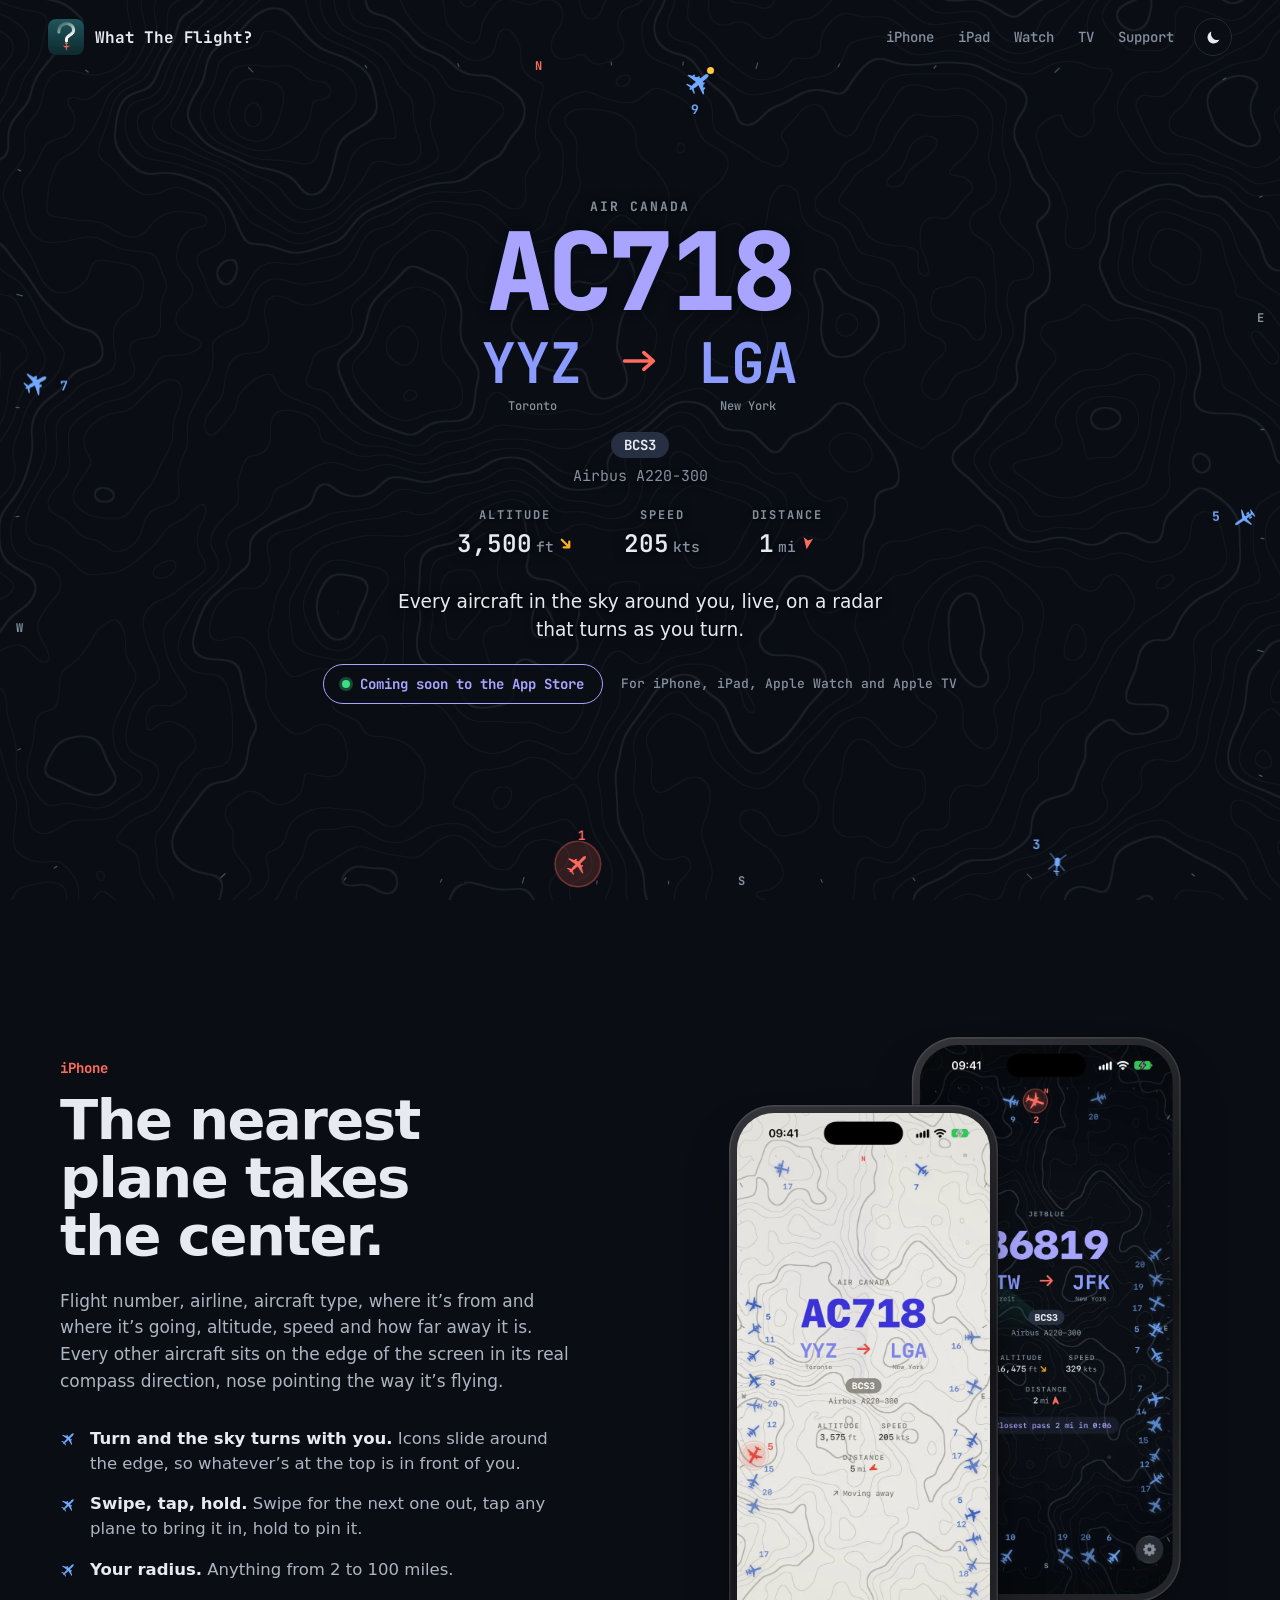
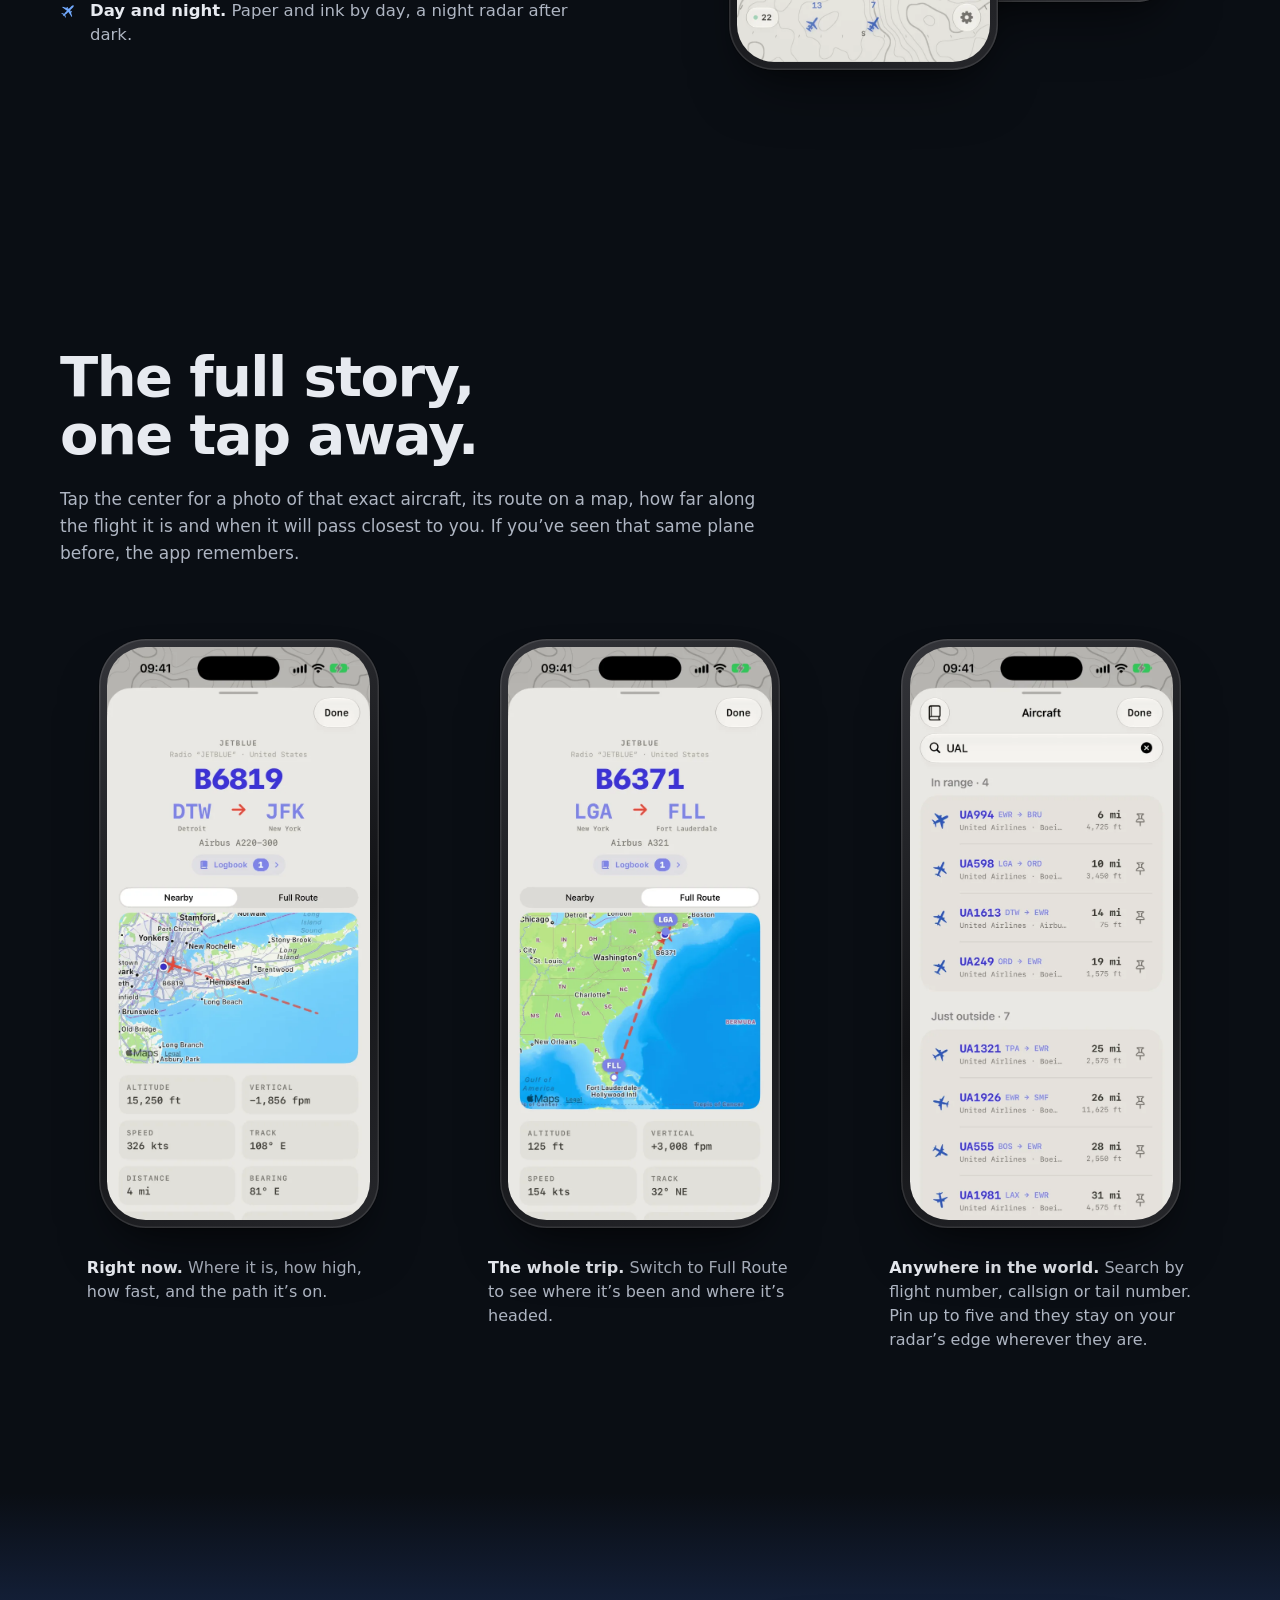
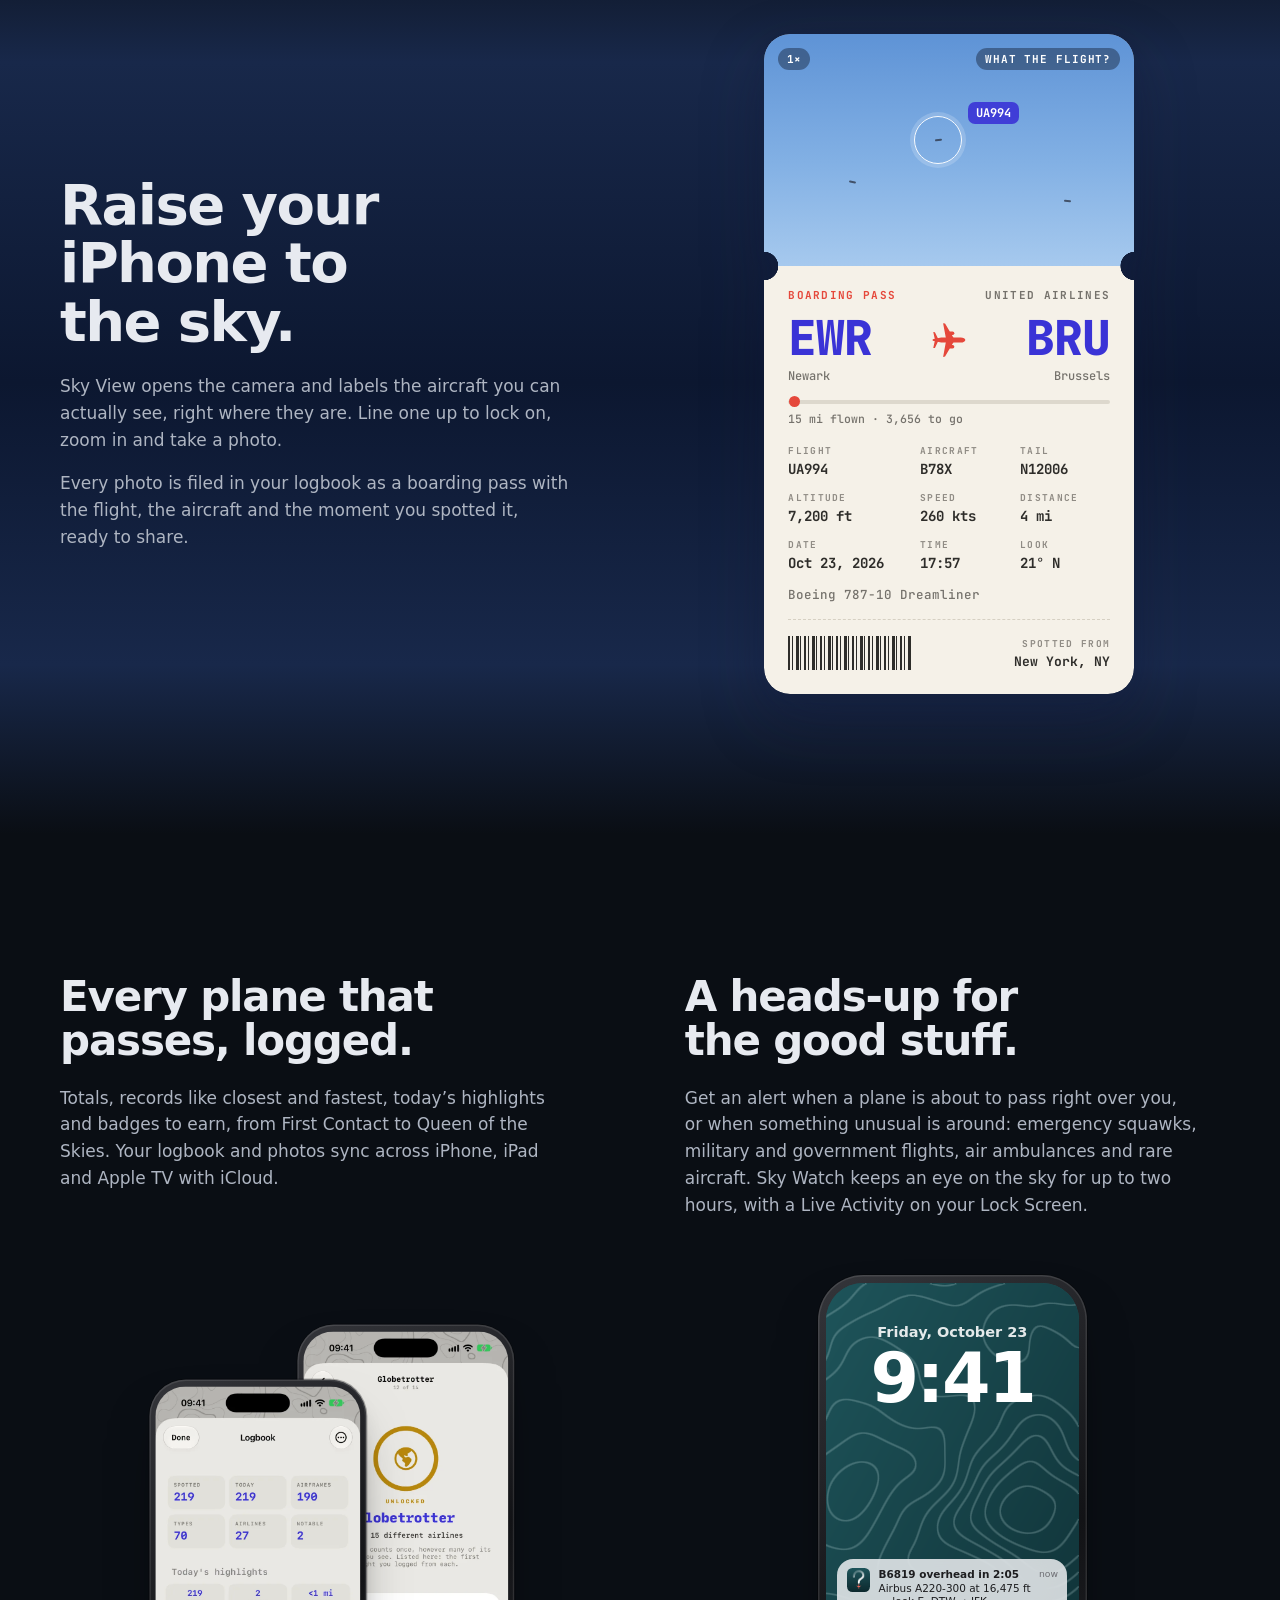
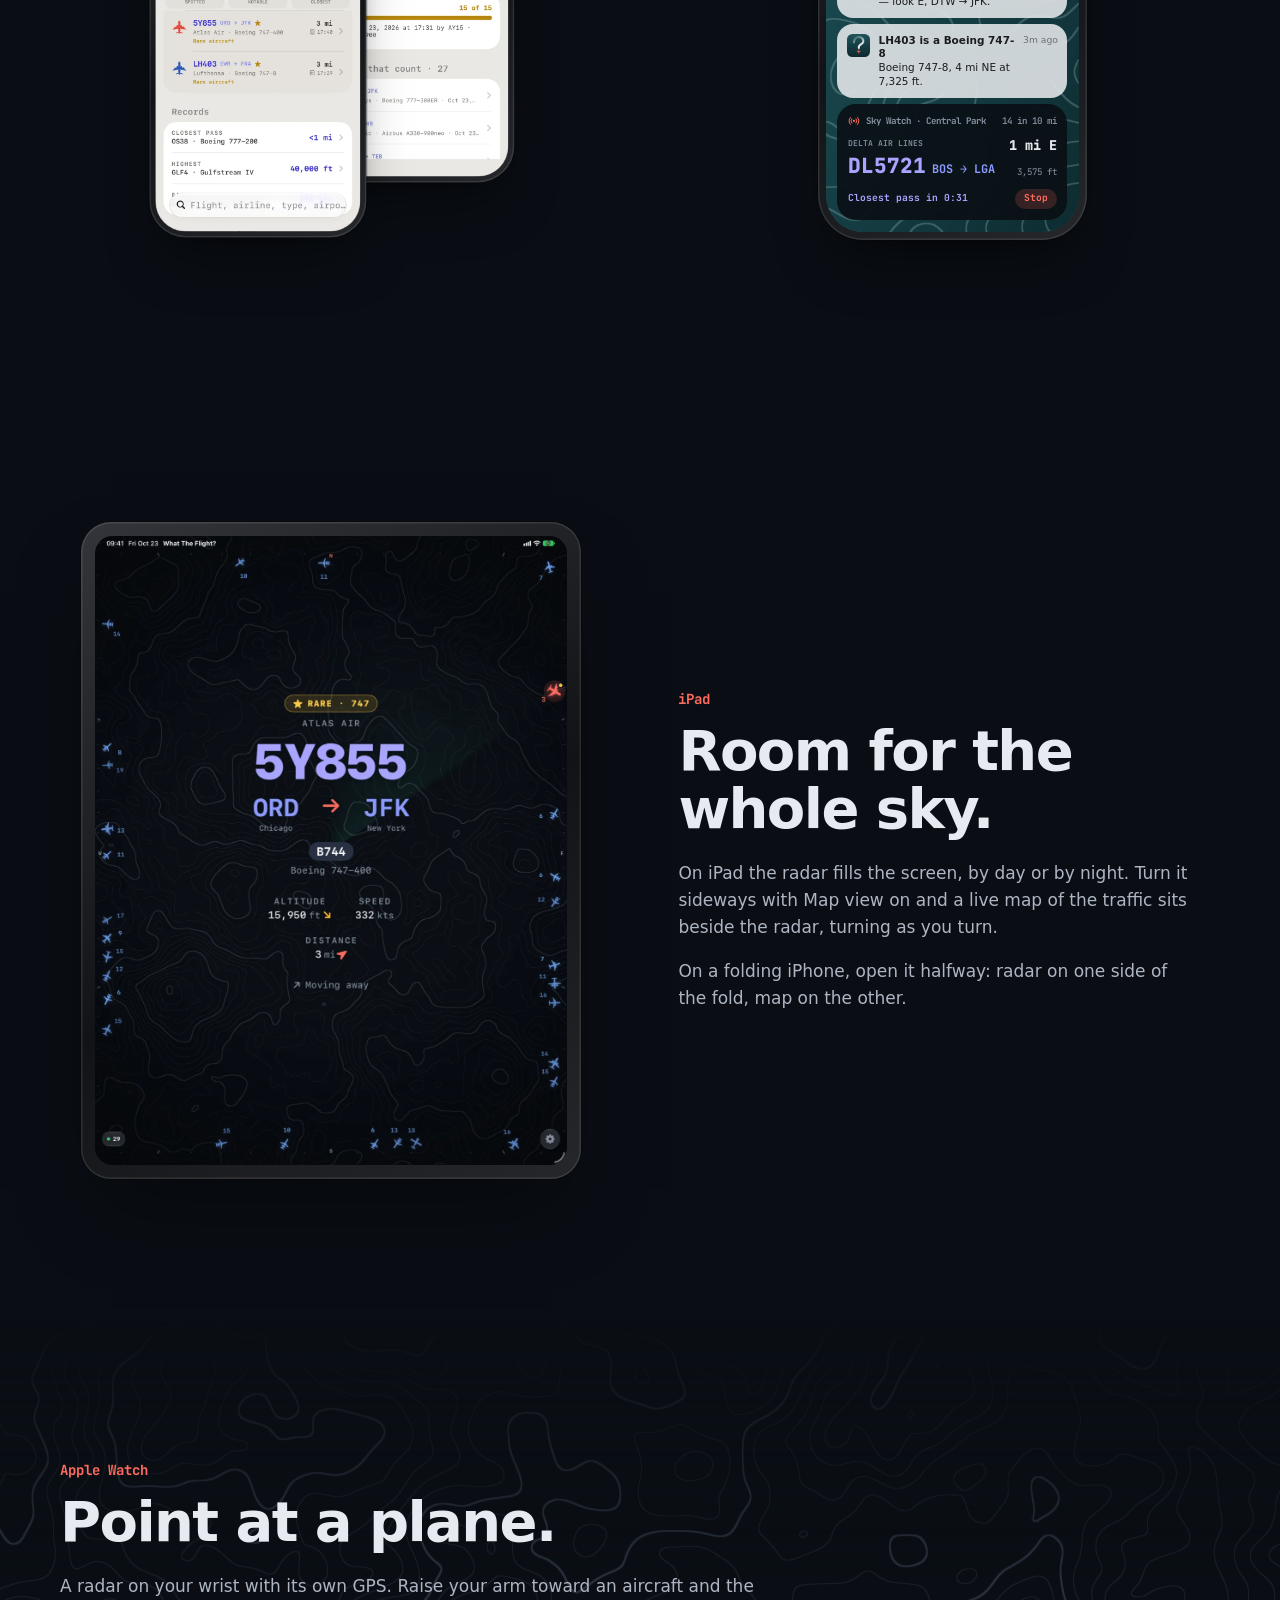
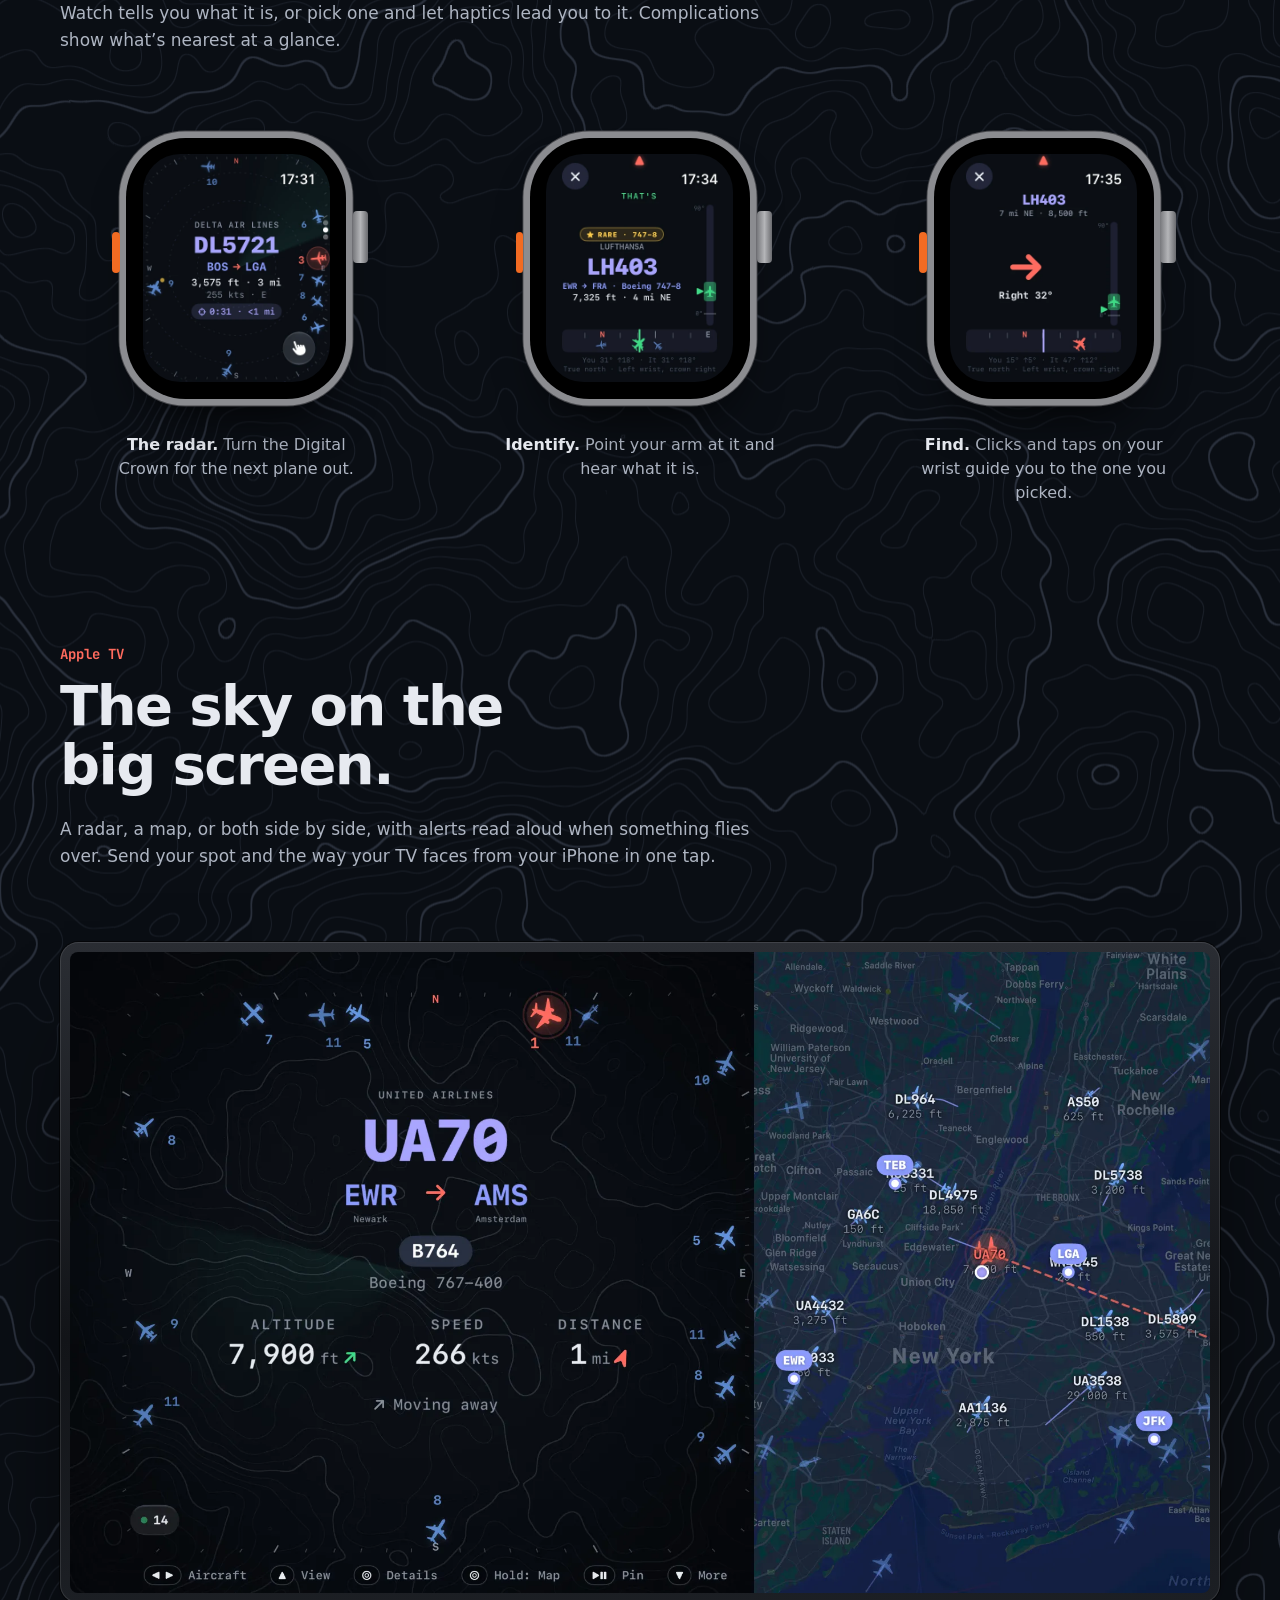
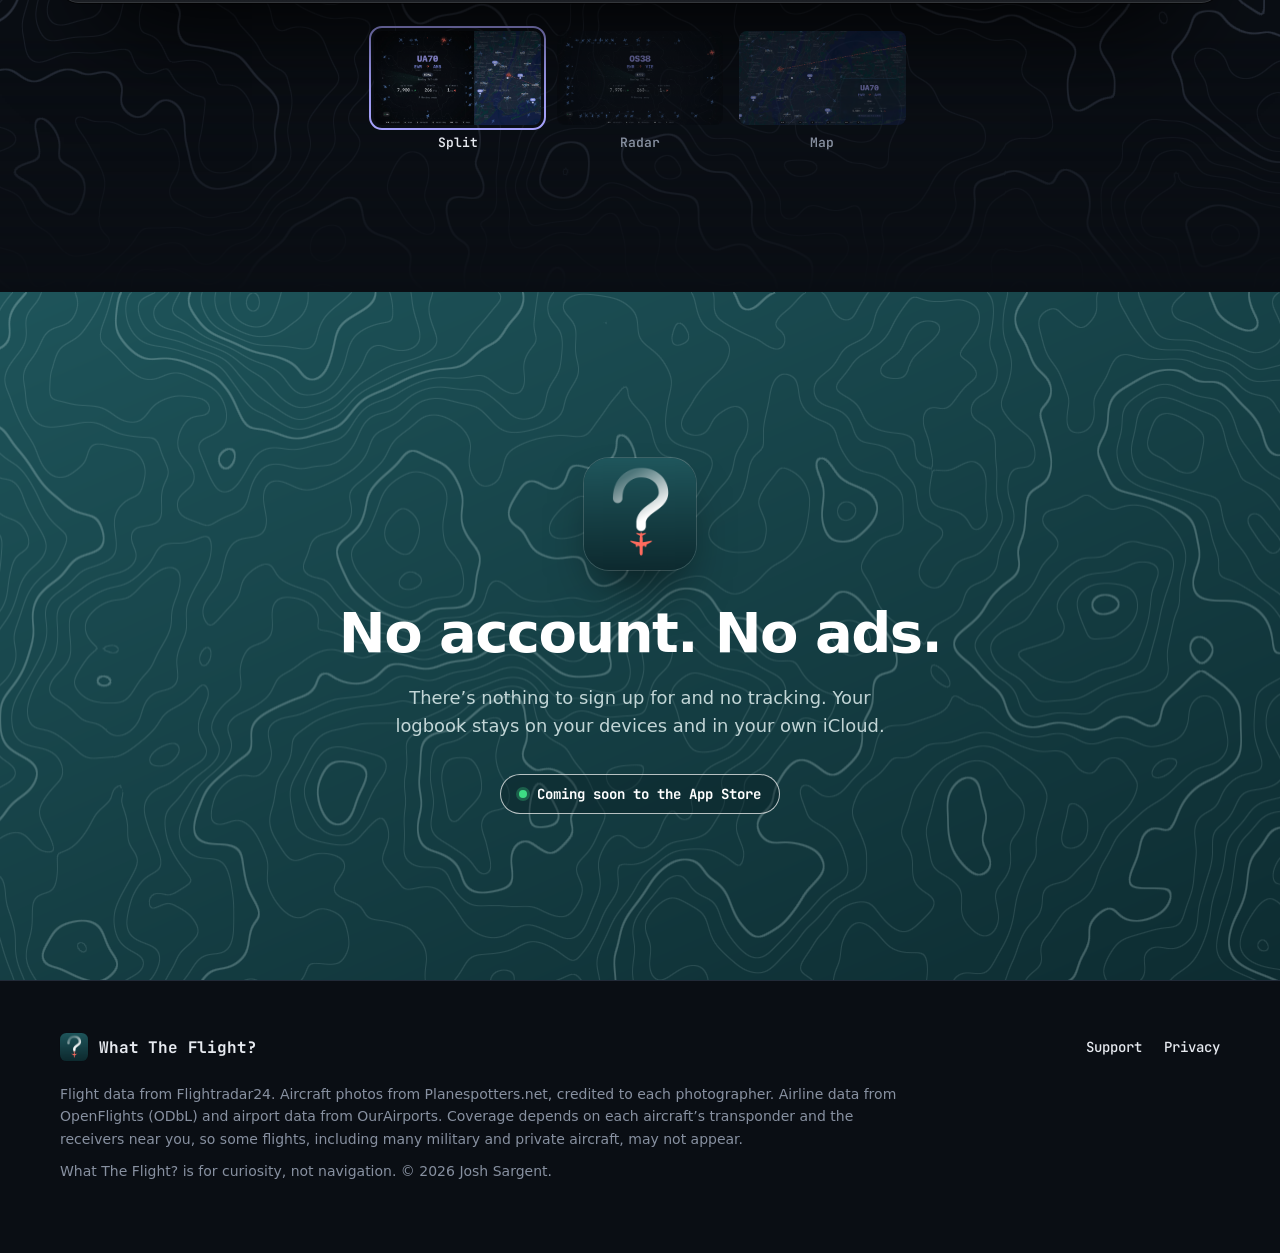
==== commit 6fa645ba: "Fix planes stuck in the corner after an update A browser could pair the new page with a cached older" ====
--- a/index.html
+++ b/index.html
@@ -20,16 +20,16 @@
 <link rel="preconnect" href="https://fonts.googleapis.com">
 <link rel="preconnect" href="https://fonts.gstatic.com" crossorigin>
 <link rel="stylesheet" href="https://fonts.googleapis.com/css2?family=JetBrains+Mono:wght@400;500;700;800&display=swap">
-<link rel="stylesheet" href="css/site.css">
+<link rel="stylesheet" href="css/site.css?v=202610232126">
 <script>
   // Night by default; a switch to day is remembered per browser.
   document.documentElement.dataset.theme = 'dark';
   try { if (localStorage.getItem('wtf.theme') === 'light') document.documentElement.dataset.theme = 'light'; } catch (e) {}
 </script>
-<script src="js/glyphs.js" defer></script>
-<script src="js/topography.js" defer></script>
-<script src="js/radar.js" defer></script>
-<script src="js/site.js" defer></script>
+<script src="js/glyphs.js?v=202610232126" defer></script>
+<script src="js/topography.js?v=202610232126" defer></script>
+<script src="js/radar.js?v=202610232126" defer></script>
+<script src="js/site.js?v=202610232126" defer></script>
 </head>
 <body>
 
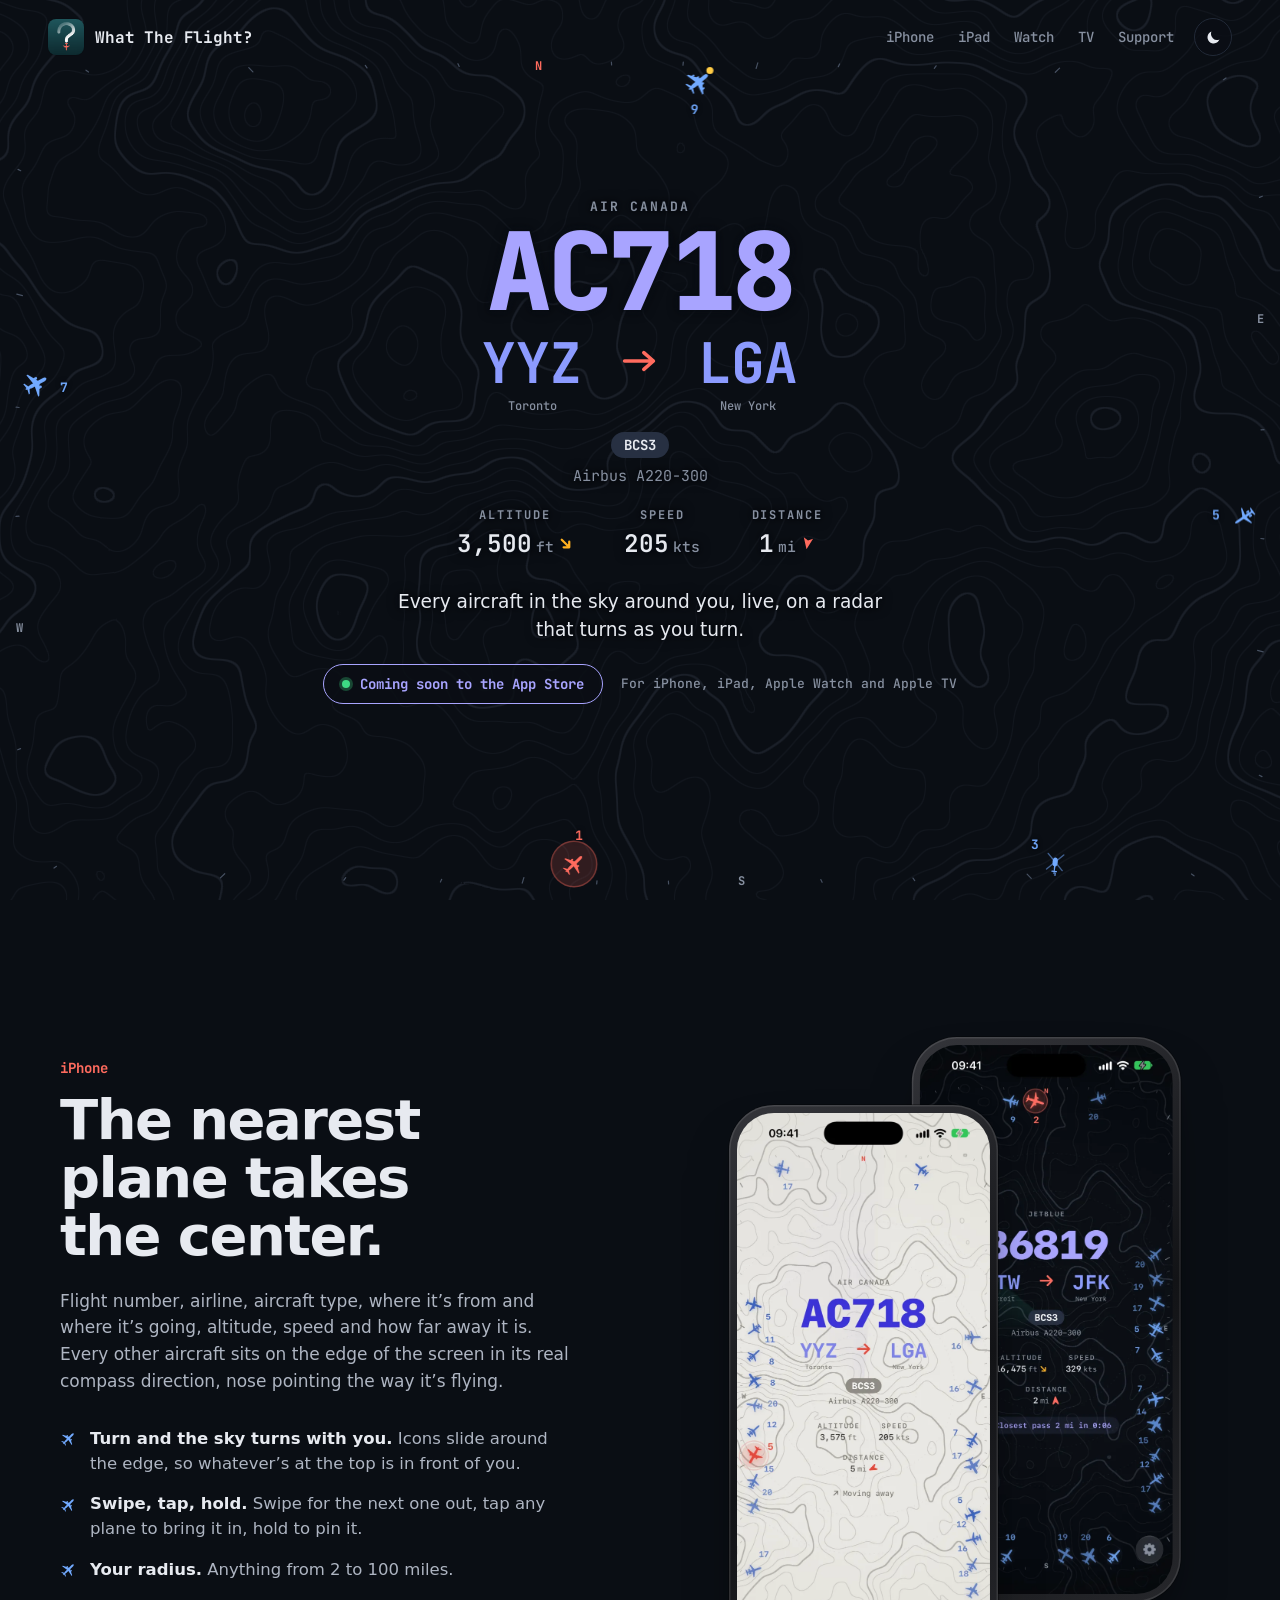
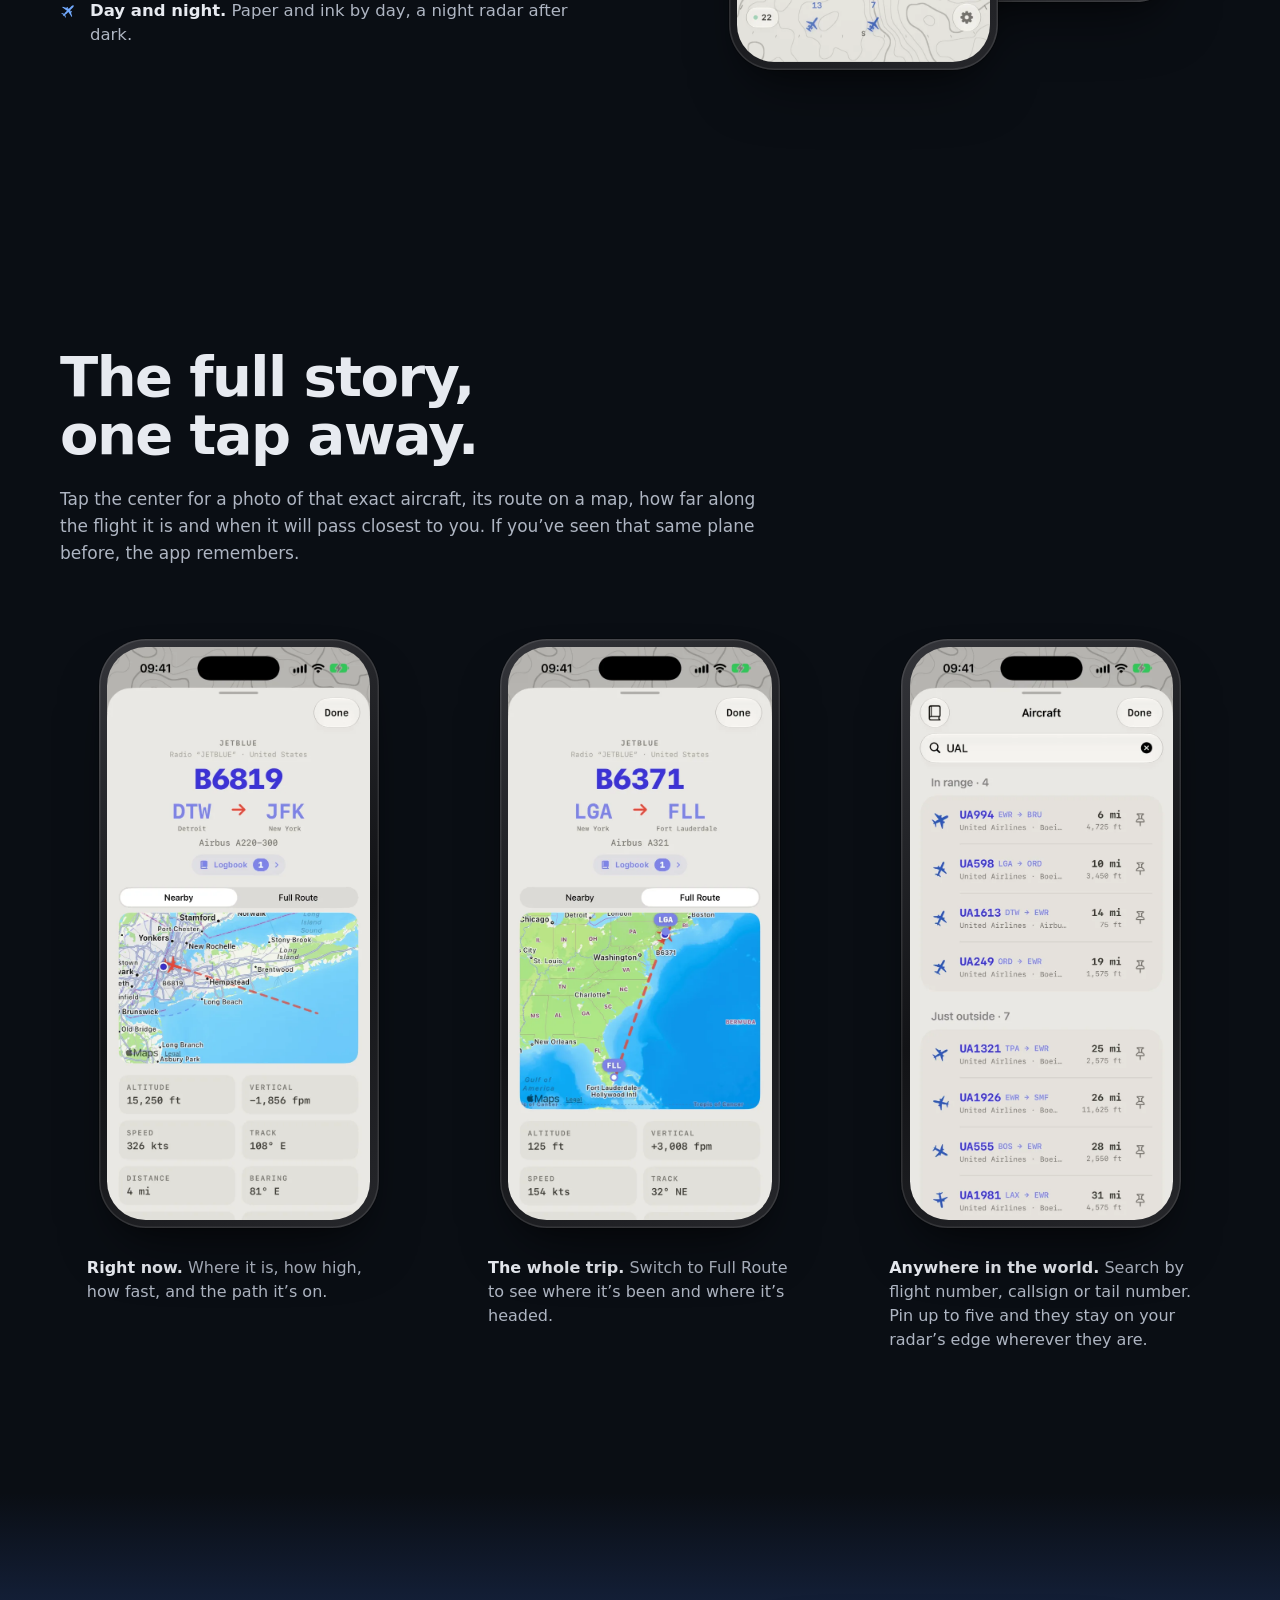
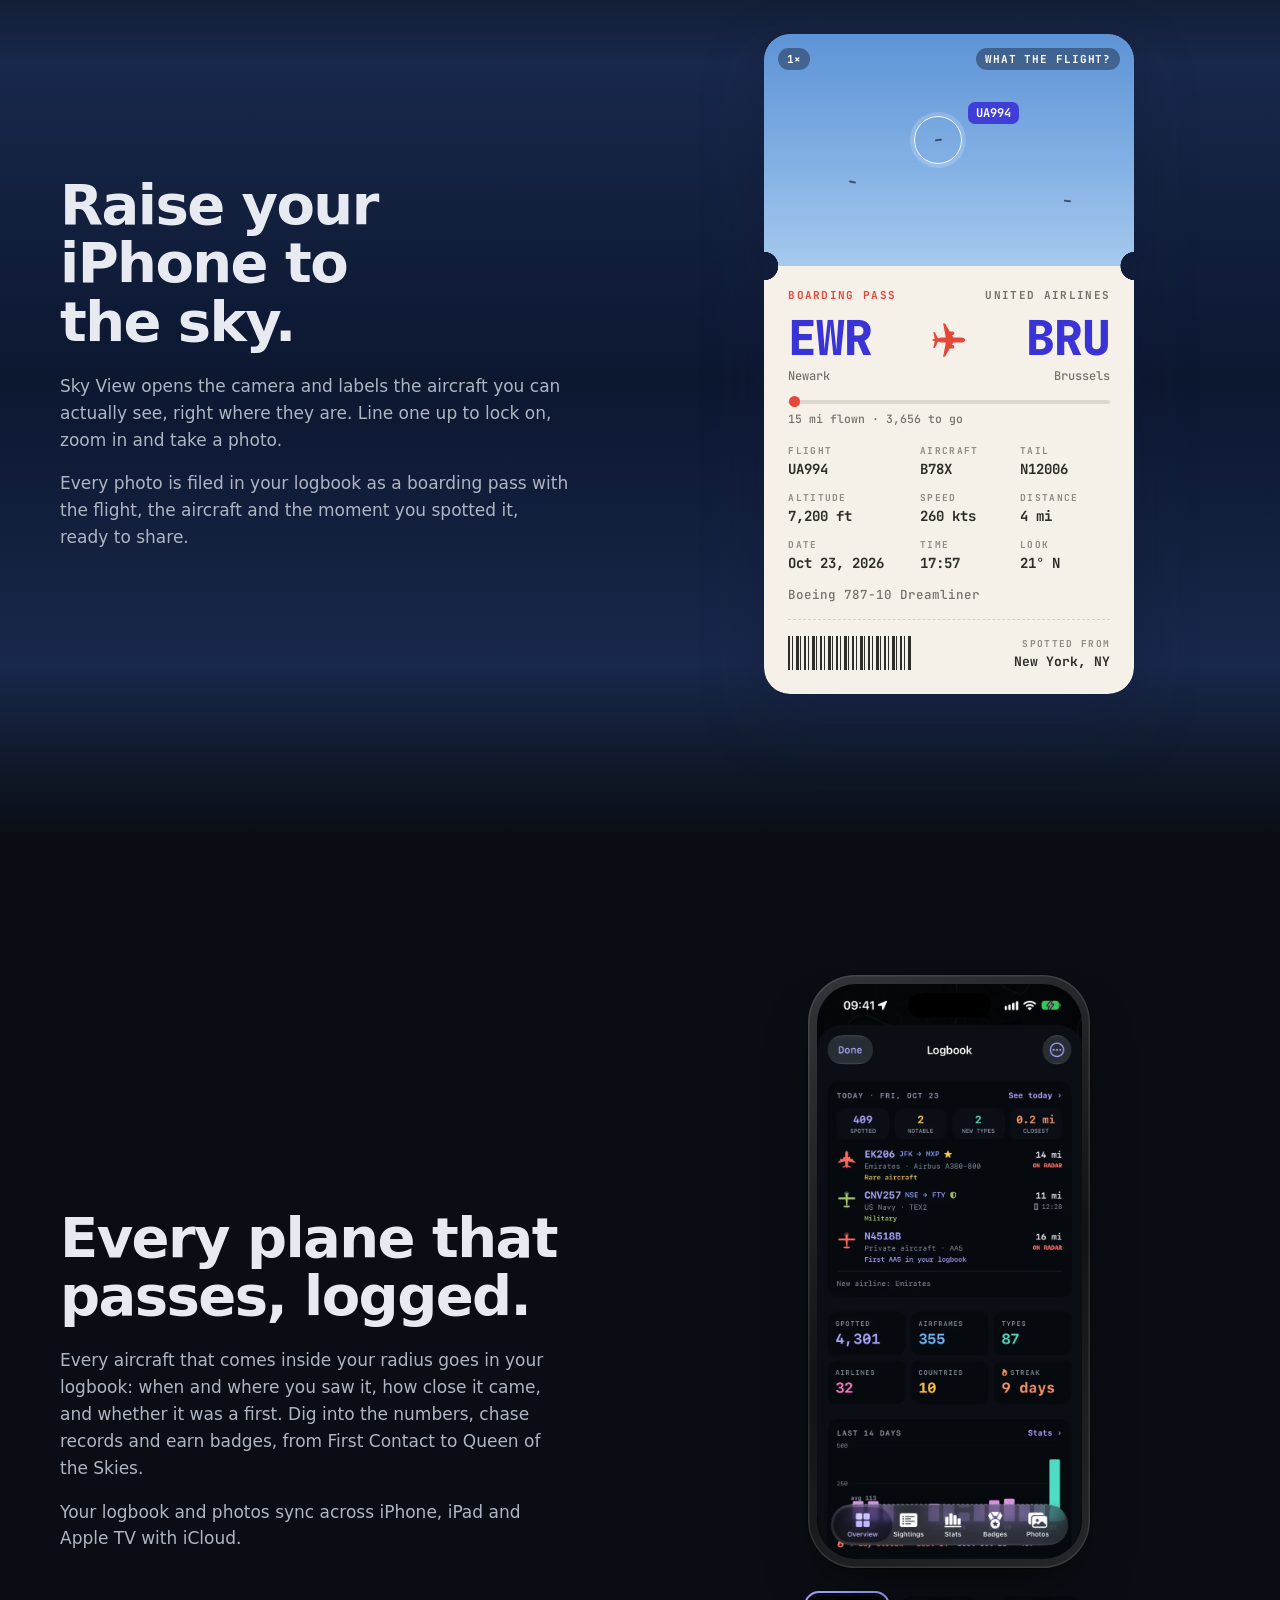
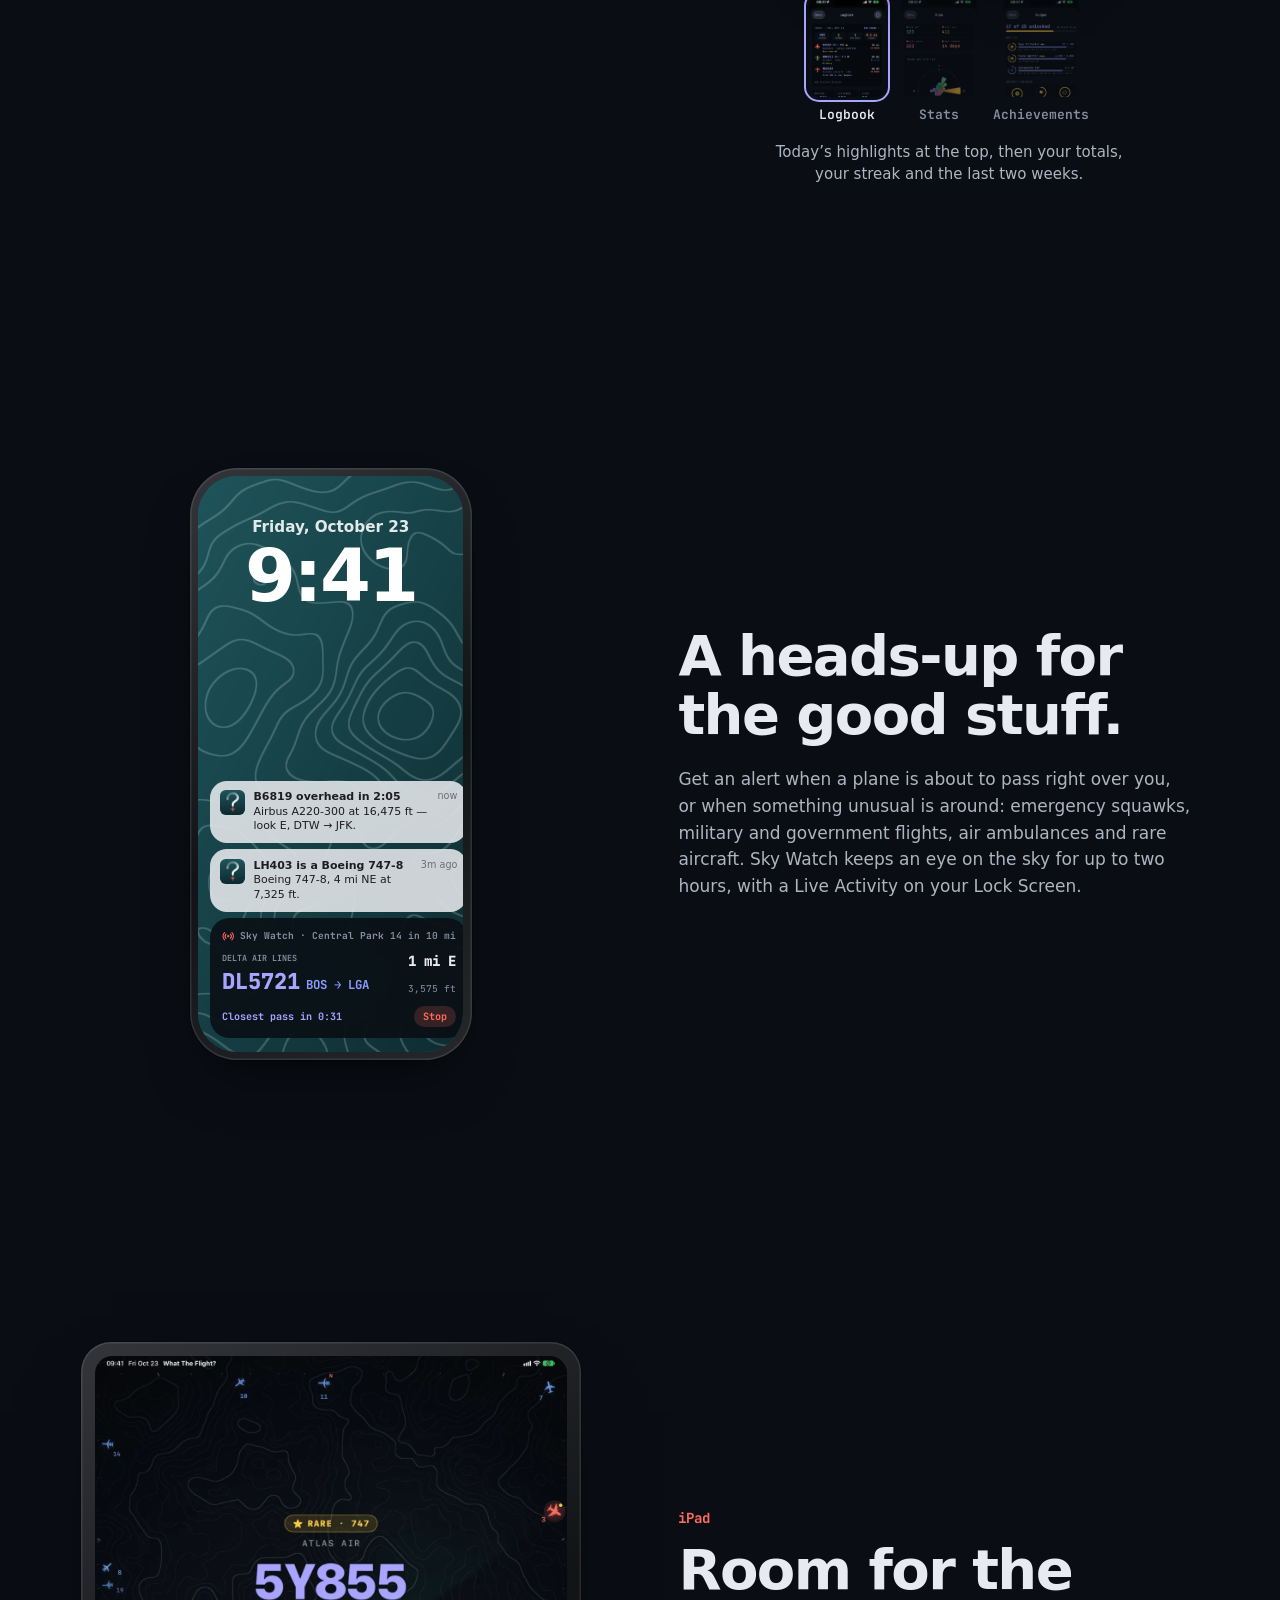
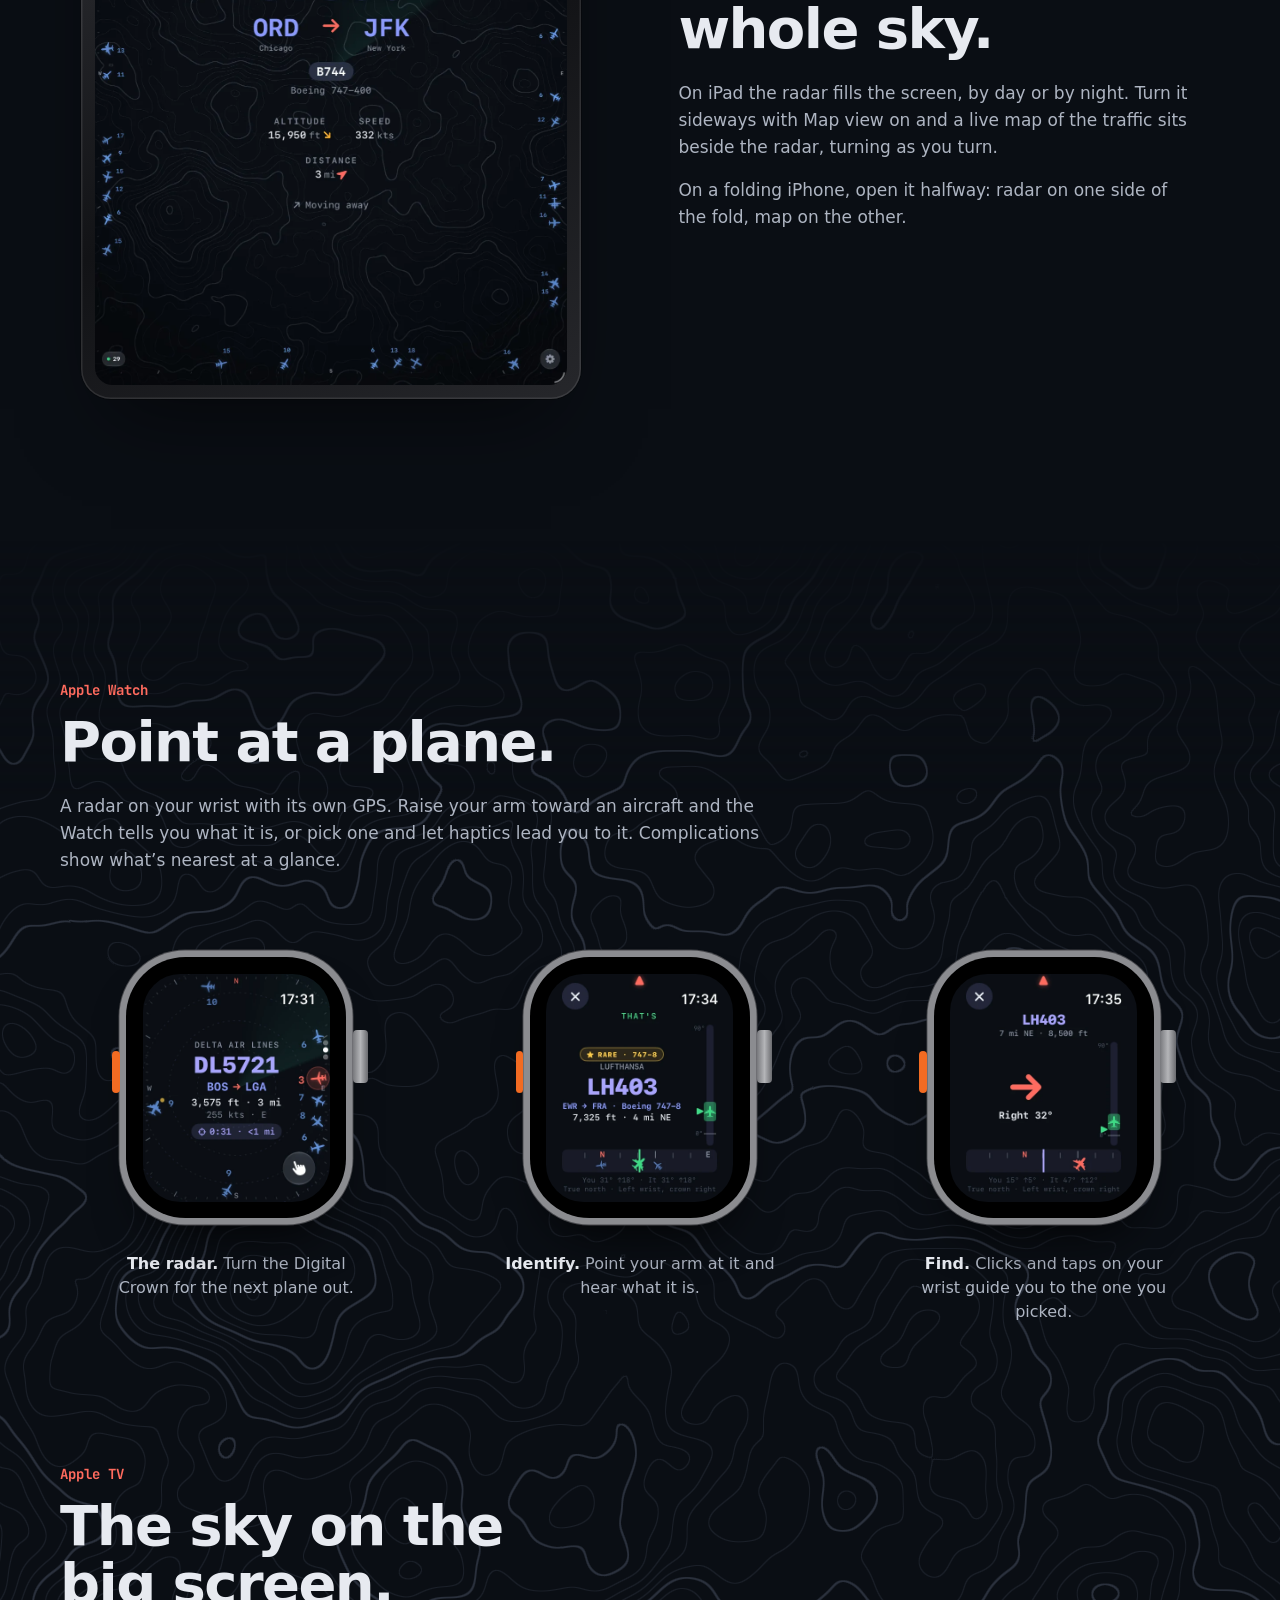
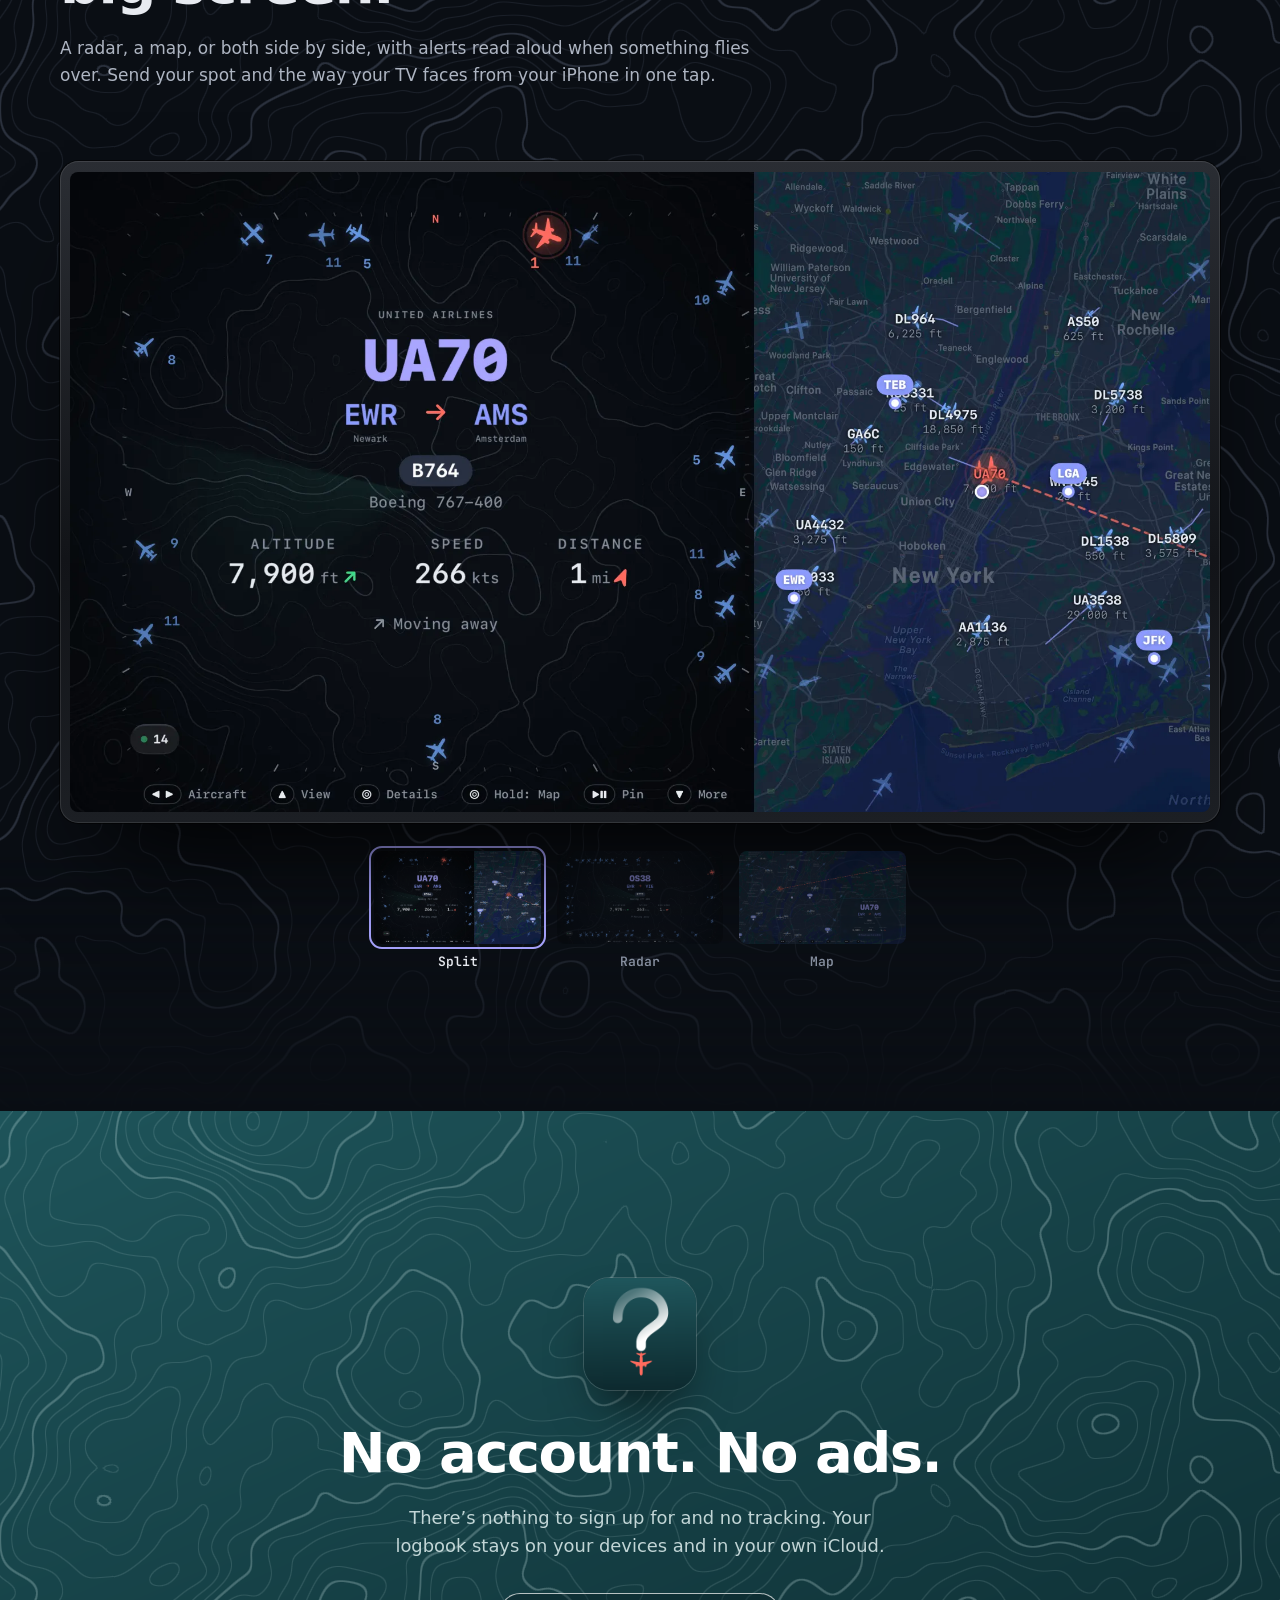
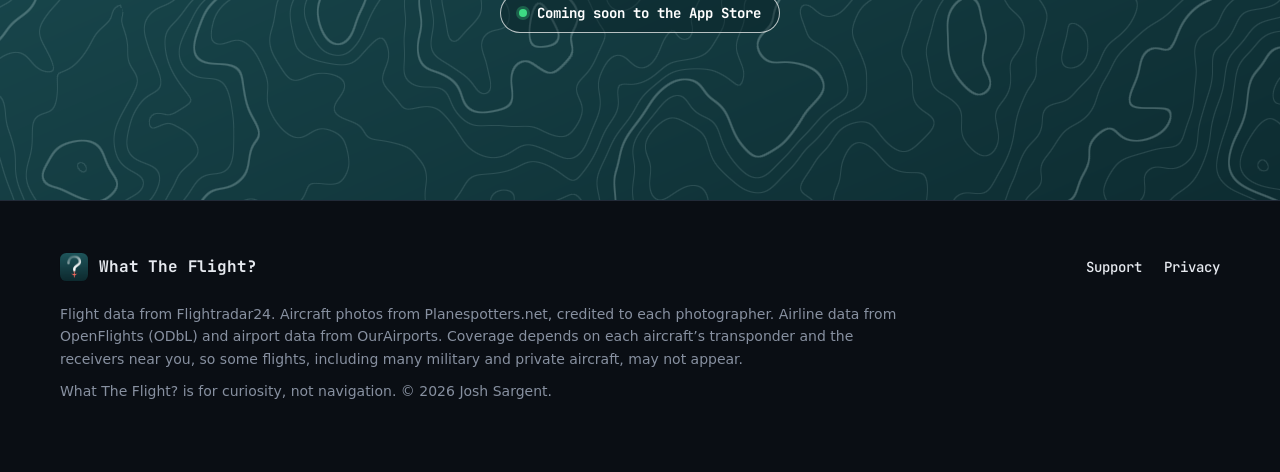
==== commit 8b3b6f5e: "Logbook section with Logbook, Stats and Achievements pages New screenshots of the app's logbook over" ====
--- a/index.html
+++ b/index.html
@@ -20,16 +20,16 @@
 <link rel="preconnect" href="https://fonts.googleapis.com">
 <link rel="preconnect" href="https://fonts.gstatic.com" crossorigin>
 <link rel="stylesheet" href="https://fonts.googleapis.com/css2?family=JetBrains+Mono:wght@400;500;700;800&display=swap">
-<link rel="stylesheet" href="css/site.css?v=202610232126">
+<link rel="stylesheet" href="css/site.css?v=202610232142">
 <script>
   // Night by default; a switch to day is remembered per browser.
   document.documentElement.dataset.theme = 'dark';
   try { if (localStorage.getItem('wtf.theme') === 'light') document.documentElement.dataset.theme = 'light'; } catch (e) {}
 </script>
-<script src="js/glyphs.js?v=202610232126" defer></script>
-<script src="js/topography.js?v=202610232126" defer></script>
-<script src="js/radar.js?v=202610232126" defer></script>
-<script src="js/site.js?v=202610232126" defer></script>
+<script src="js/glyphs.js?v=202610232142" defer></script>
+<script src="js/topography.js?v=202610232142" defer></script>
+<script src="js/radar.js?v=202610232142" defer></script>
+<script src="js/site.js?v=202610232142" defer></script>
 </head>
 <body>
 
@@ -192,26 +192,35 @@
   </div>
 </section>
 
-<!-- Logbook + alerts -------------------------------------------------------------------- -->
+<!-- Logbook ---------------------------------------------------------------------------- -->
 <section class="section" id="logbook">
-  <div class="wrap duo">
-    <div class="duo-col">
-      <div class="copy">
-        <h2>Every plane that passes, logged.</h2>
-        <p>Totals, records like closest and fastest, today’s highlights and badges to earn, from First Contact to Queen of the Skies. Your logbook and photos sync across iPhone, iPad and Apple TV with iCloud.</p>
-      </div>
-      <div class="pair small">
-        <figure class="device phone back"><img src="img/screens/iphone-badge.webp" alt="The Globetrotter badge, unlocked for spotting 15 different airlines." width="660" height="1435" loading="lazy"></figure>
-        <figure class="device phone front"><img src="img/screens/iphone-logbook.webp" alt="The logbook: 219 spotted, 190 airframes, 70 types, 27 airlines, with today's highlights including an Atlas Air Boeing 747-400." width="660" height="1435" loading="lazy"></figure>
-      </div>
-    </div>
-
-    <div class="duo-col" id="alerts">
-      <div class="copy">
-        <h2>A heads-up for the good stuff.</h2>
-        <p>Get an alert when a plane is about to pass right over you, or when something unusual is around: emergency squawks, military and government flights, air ambulances and rare aircraft. Sky Watch keeps an eye on the sky for up to two hours, with a Live Activity on your Lock Screen.</p>
-      </div>
-      <figure class="device phone lockphone" aria-label="A Lock Screen with two What The Flight? alerts and the Sky Watch Live Activity">
+  <div class="wrap split">
+    <div class="copy">
+      <h2>Every plane that passes, logged.</h2>
+      <p>Every aircraft that comes inside your radius goes in your logbook: when and where you saw it, how close it came, and whether it was a first. Dig into the numbers, chase records and earn badges, from First Contact to Queen of the Skies.</p>
+      <p>Your logbook and photos sync across iPhone, iPad and Apple TV with iCloud.</p>
+    </div>
+
+    <div class="showcase" data-switcher>
+      <figure class="device phone"><img src="img/screens/logbook-overview-dark.webp" alt="The logbook’s overview: today’s highlights, including an Emirates A380 and a US Navy trainer, then totals for aircraft spotted, airframes, types, airlines and countries, and a chart of the last 14 days." width="660" height="1435" loading="lazy" data-switcher-screen></figure>
+      <div class="showcase-tabs" role="tablist" aria-label="Logbook pages">
+        <button type="button" role="tab" aria-selected="true" data-src="img/screens/logbook-overview-light.webp" data-src-dark="img/screens/logbook-overview-dark.webp" data-alt="The logbook’s overview: today’s highlights, including an Emirates A380 and a US Navy trainer, then totals for aircraft spotted, airframes, types, airlines and countries, and a chart of the last 14 days." data-caption="Today’s highlights at the top, then your totals, your streak and the last two weeks."><img src="img/screens/logbook-overview-dark.webp" alt="" loading="lazy"><span>Logbook</span></button>
+        <button type="button" role="tab" aria-selected="false" data-src="img/screens/logbook-stats-light.webp" data-src-dark="img/screens/logbook-stats-dark.webp" data-alt="Stats: aircraft per day, best day, best hour and best streak, and a compass rose showing that 38% of the aircraft head east." data-caption="Which way they fly, when your sky is busiest, how high they pass, and your records."><img src="img/screens/logbook-stats-dark.webp" alt="" loading="lazy"><span>Stats</span></button>
+        <button type="button" role="tab" aria-selected="false" data-src="img/screens/logbook-badges-light.webp" data-src-dark="img/screens/logbook-badges-dark.webp" data-alt="Badges: 17 of 25 unlocked, the three closest to unlocking, and recently unlocked badges such as Superjumbo and Around the World." data-caption="Badges to earn, from First Contact to Queen of the Skies, and the ones you’re closest to next."><img src="img/screens/logbook-badges-dark.webp" alt="" loading="lazy"><span>Achievements</span></button>
+      </div>
+      <p class="showcase-caption" data-switcher-caption aria-live="polite">Today’s highlights at the top, then your totals, your streak and the last two weeks.</p>
+    </div>
+  </div>
+</section>
+
+<!-- Alerts ----------------------------------------------------------------------------- -->
+<section class="section" id="alerts">
+  <div class="wrap split reverse">
+    <div class="copy">
+      <h2>A heads-up for the good stuff.</h2>
+      <p>Get an alert when a plane is about to pass right over you, or when something unusual is around: emergency squawks, military and government flights, air ambulances and rare aircraft. Sky Watch keeps an eye on the sky for up to two hours, with a Live Activity on your Lock Screen.</p>
+    </div>
+    <figure class="device phone lockphone" aria-label="A Lock Screen with two What The Flight? alerts and the Sky Watch Live Activity">
         <div class="lock-screen">
           <canvas class="topo" data-topo="remaster teal" data-topo-feature="260" aria-hidden="true"></canvas>
           <p class="lock-date">Friday, October 23</p>
@@ -237,8 +246,7 @@
             </div>
           </div>
         </div>
-      </figure>
-    </div>
+    </figure>
   </div>
 </section>
 
@@ -284,14 +292,14 @@
   </section>
 
   <section class="section" id="tv">
-    <div class="wrap">
+    <div class="wrap" data-switcher>
       <div class="copy wide">
         <p class="device-label">Apple TV</p>
         <h2>The sky on the big screen.</h2>
         <p>A radar, a map, or both side by side, with alerts read aloud when something flies over. Send your spot and the way your TV faces from your iPhone in one tap.</p>
       </div>
-      <figure class="device tv" data-tv>
-        <img src="img/screens/tv-split.webp" alt="Apple TV in Split view: United UA70 from Newark to Amsterdam on the radar, beside a map of New York traffic." width="2000" height="1125" loading="lazy" data-tv-screen>
+      <figure class="device tv">
+        <img src="img/screens/tv-split.webp" alt="Apple TV in Split view: United UA70 from Newark to Amsterdam on the radar, beside a map of New York traffic." width="2000" height="1125" loading="lazy" data-switcher-screen>
       </figure>
       <div class="tv-views" role="tablist" aria-label="Apple TV views">
         <button type="button" role="tab" aria-selected="true" data-src="img/screens/tv-split.webp" data-alt="Apple TV in Split view: United UA70 from Newark to Amsterdam on the radar, beside a map of New York traffic."><img src="img/screens/tv-split.webp" alt="" loading="lazy"><span>Split</span></button>
--- a/css/site.css
+++ b/css/site.css
@@ -392,8 +392,9 @@
     0 0 0 1px rgba(0, 0, 0, 0.6),
     0 60px 100px -40px rgba(0, 0, 0, 0.95);
 }
-.tv img { border-radius: 0.7% / 1.25%; transition: opacity 0.25s ease; }
-.tv img.is-swapping { opacity: 0.15; }
+.tv img { border-radius: 0.7% / 1.25%; }
+[data-switcher-screen] { transition: opacity 0.25s ease; }
+[data-switcher-screen].is-swapping { opacity: 0.15; }
 
 /* Two phones, one in front of the other. */
 .pair { display: grid; grid-template-areas: "stack"; justify-items: center; align-items: center; padding: 30px 0; }
@@ -509,18 +510,16 @@
 }
 
 /* ------------------------------------------------------------------------------------------
-   Logbook + alerts */
-
-.duo {
-  display: grid; grid-template-columns: repeat(2, minmax(0, 1fr));
-  gap: clamp(56px, 7vw, 110px);
-}
-.duo-col { display: flex; flex-direction: column; }
-.duo h2 { font-size: clamp(30px, 3.3vw, 42px); }
-.duo .pair, .duo .lockphone { margin-top: auto; }
-.duo .pair { padding-top: 56px; }
-.duo .pair .phone { --w: clamp(190px, 17vw, 240px); }
-.duo .lockphone { --w: clamp(240px, 21vw, 290px); align-self: center; margin-top: 56px; }
+   Logbook (a phone with its pages as tabs underneath) and alerts */
+
+.showcase { display: flex; flex-direction: column; align-items: center; justify-self: center; }
+.showcase .phone { --w: clamp(240px, 22vw, 290px); }
+.showcase-caption {
+  max-width: 22rem; min-height: 3em; margin: 18px 0 0;
+  font-size: 15px; line-height: 1.5; text-align: center; color: var(--text-2);
+}
+
+.lockphone { --w: clamp(240px, 22vw, 290px); justify-self: center; }
 
 .lock-screen {
   position: relative; isolation: isolate; overflow: hidden;
@@ -603,23 +602,24 @@
 .watches figcaption { max-width: 17rem; margin-top: 34px; text-align: center; }
 
 .night .tv { margin-top: clamp(48px, 6vw, 72px); }
-.tv-views { display: flex; flex-wrap: wrap; justify-content: center; gap: 16px; margin-top: 28px; }
-.tv-views button {
+.tv-views, .showcase-tabs { display: flex; flex-wrap: wrap; justify-content: center; gap: 16px; margin-top: 28px; }
+.tv-views button, .showcase-tabs button {
   display: flex; flex-direction: column; align-items: center; gap: 9px;
   padding: 0; border: 0; background: none; cursor: pointer;
   font: 600 13px var(--mono); color: var(--caption);
 }
-.tv-views button:focus-visible { outline: none; }
-.tv-views img {
+.tv-views button:focus-visible, .showcase-tabs button:focus-visible { outline: none; }
+.tv-views img, .showcase-tabs img {
   display: block; width: clamp(104px, 13vw, 168px); height: auto; aspect-ratio: 16 / 9; object-fit: cover;
   border-radius: 8px; opacity: 0.5;
   outline: 2px solid transparent; outline-offset: 3px;
   transition: opacity 0.2s ease, outline-color 0.2s ease;
 }
-.tv-views button:hover img { opacity: 0.8; }
-.tv-views button[aria-selected="true"] img { opacity: 1; outline-color: var(--ink); }
-.tv-views button[aria-selected="true"] span { color: var(--value); }
-.tv-views button:focus-visible img { outline-color: var(--signal); }
+.showcase-tabs img { width: 76px; aspect-ratio: 3 / 4; object-position: top; border-radius: 10px; }
+:is(.tv-views, .showcase-tabs) button:hover img { opacity: 0.8; }
+:is(.tv-views, .showcase-tabs) button[aria-selected="true"] img { opacity: 1; outline-color: var(--ink); }
+:is(.tv-views, .showcase-tabs) button[aria-selected="true"] span { color: var(--value); }
+:is(.tv-views, .showcase-tabs) button:focus-visible img { outline-color: var(--signal); }
 
 /* ------------------------------------------------------------------------------------------
    Close and footer */
@@ -722,10 +722,9 @@
    Smaller screens */
 
 @media (max-width: 920px) {
-  .split, .duo { grid-template-columns: minmax(0, 1fr); }
+  .split { grid-template-columns: minmax(0, 1fr); }
   .split.reverse > :first-child { order: 0; }
-  .split > .pair, .split > .tablet, .split > .pass-shadow { margin-top: 8px; }
-  .duo .pair, .duo .lockphone { margin-top: 40px; }
+  .split > .pair, .split > .tablet, .split > .pass-shadow, .split > .showcase, .split > .lockphone { margin-top: 8px; }
 }
 
 @media (max-width: 760px) {
@@ -758,8 +757,7 @@
   .watches { grid-auto-columns: 70%; }
   .watches .watch { --w: 180px; }
   .pair .phone { --w: min(54vw, 230px); }
-  .duo .pair .phone { --w: min(54vw, 220px); }
-  .duo .lockphone { --w: min(76vw, 290px); }
+  .showcase .phone, .lockphone { --w: min(70vw, 280px); }
   .tablet { --w: min(100%, 420px); }
 }
 
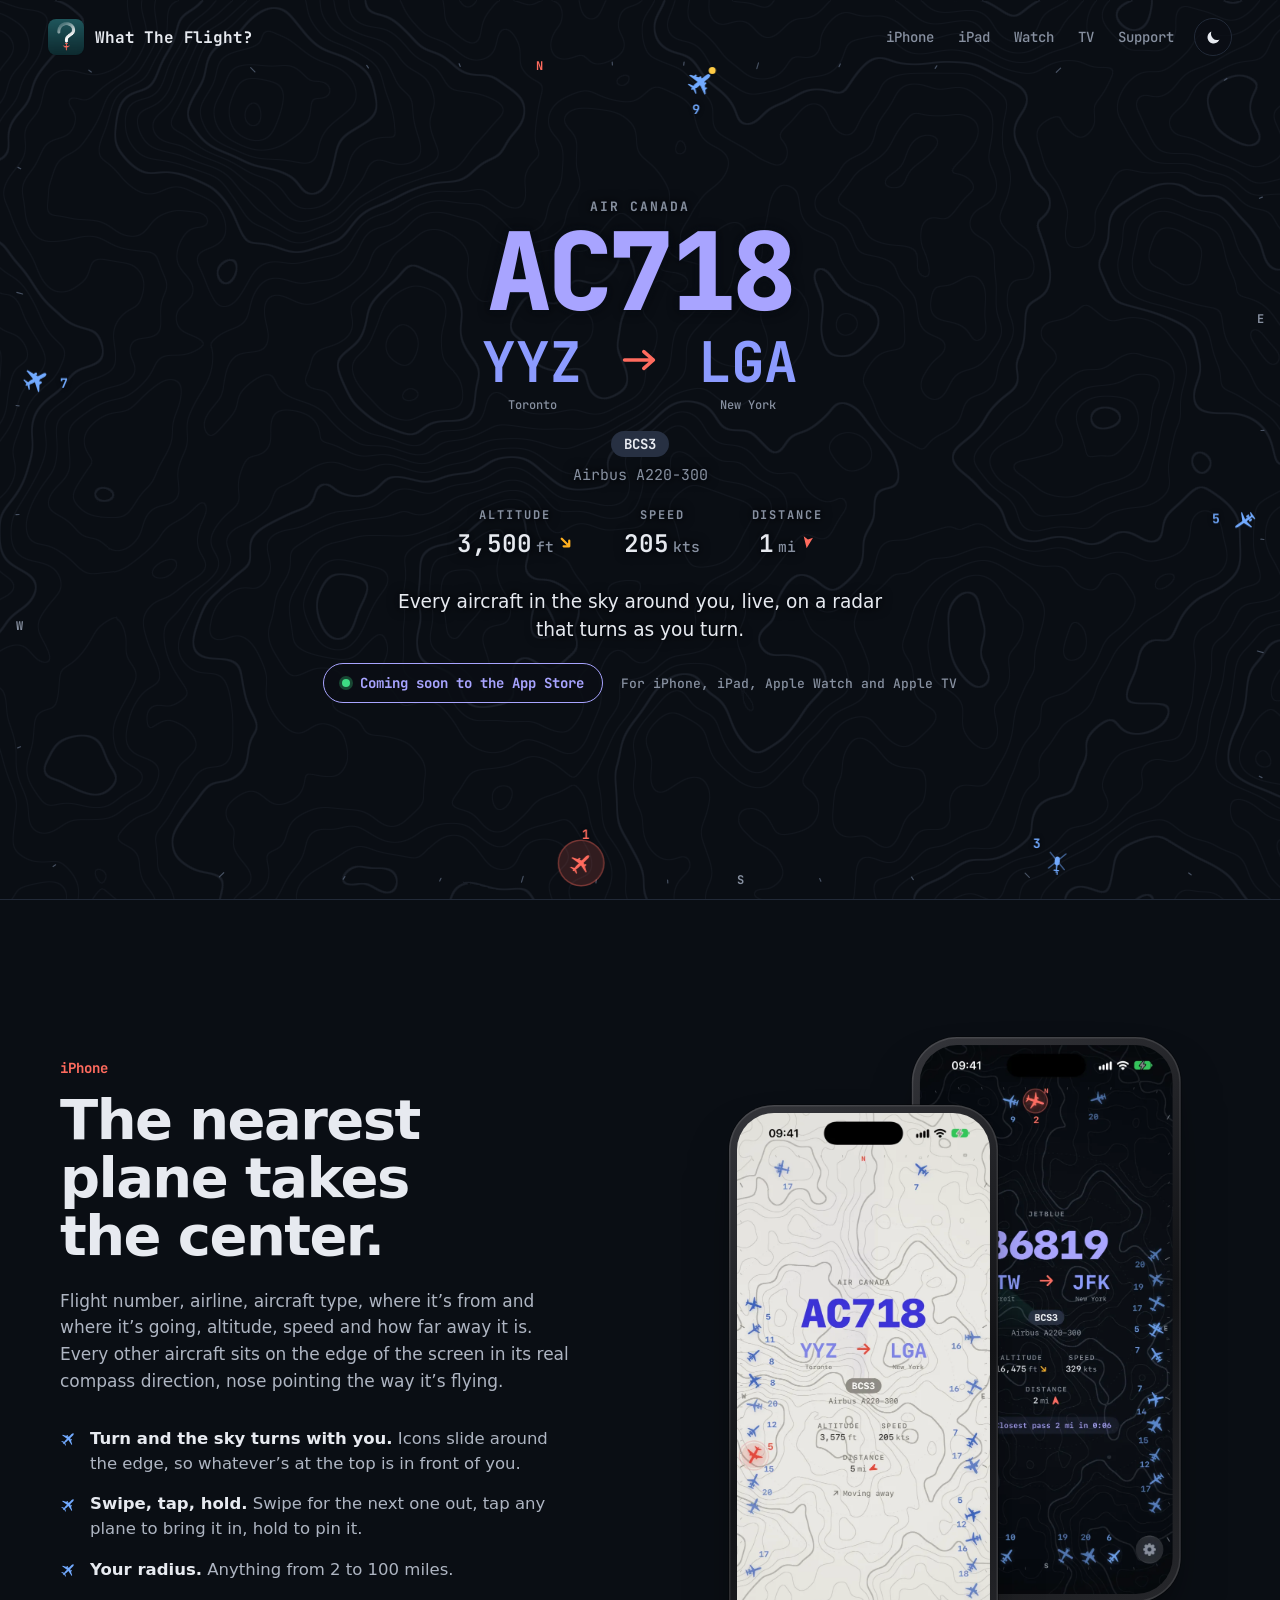
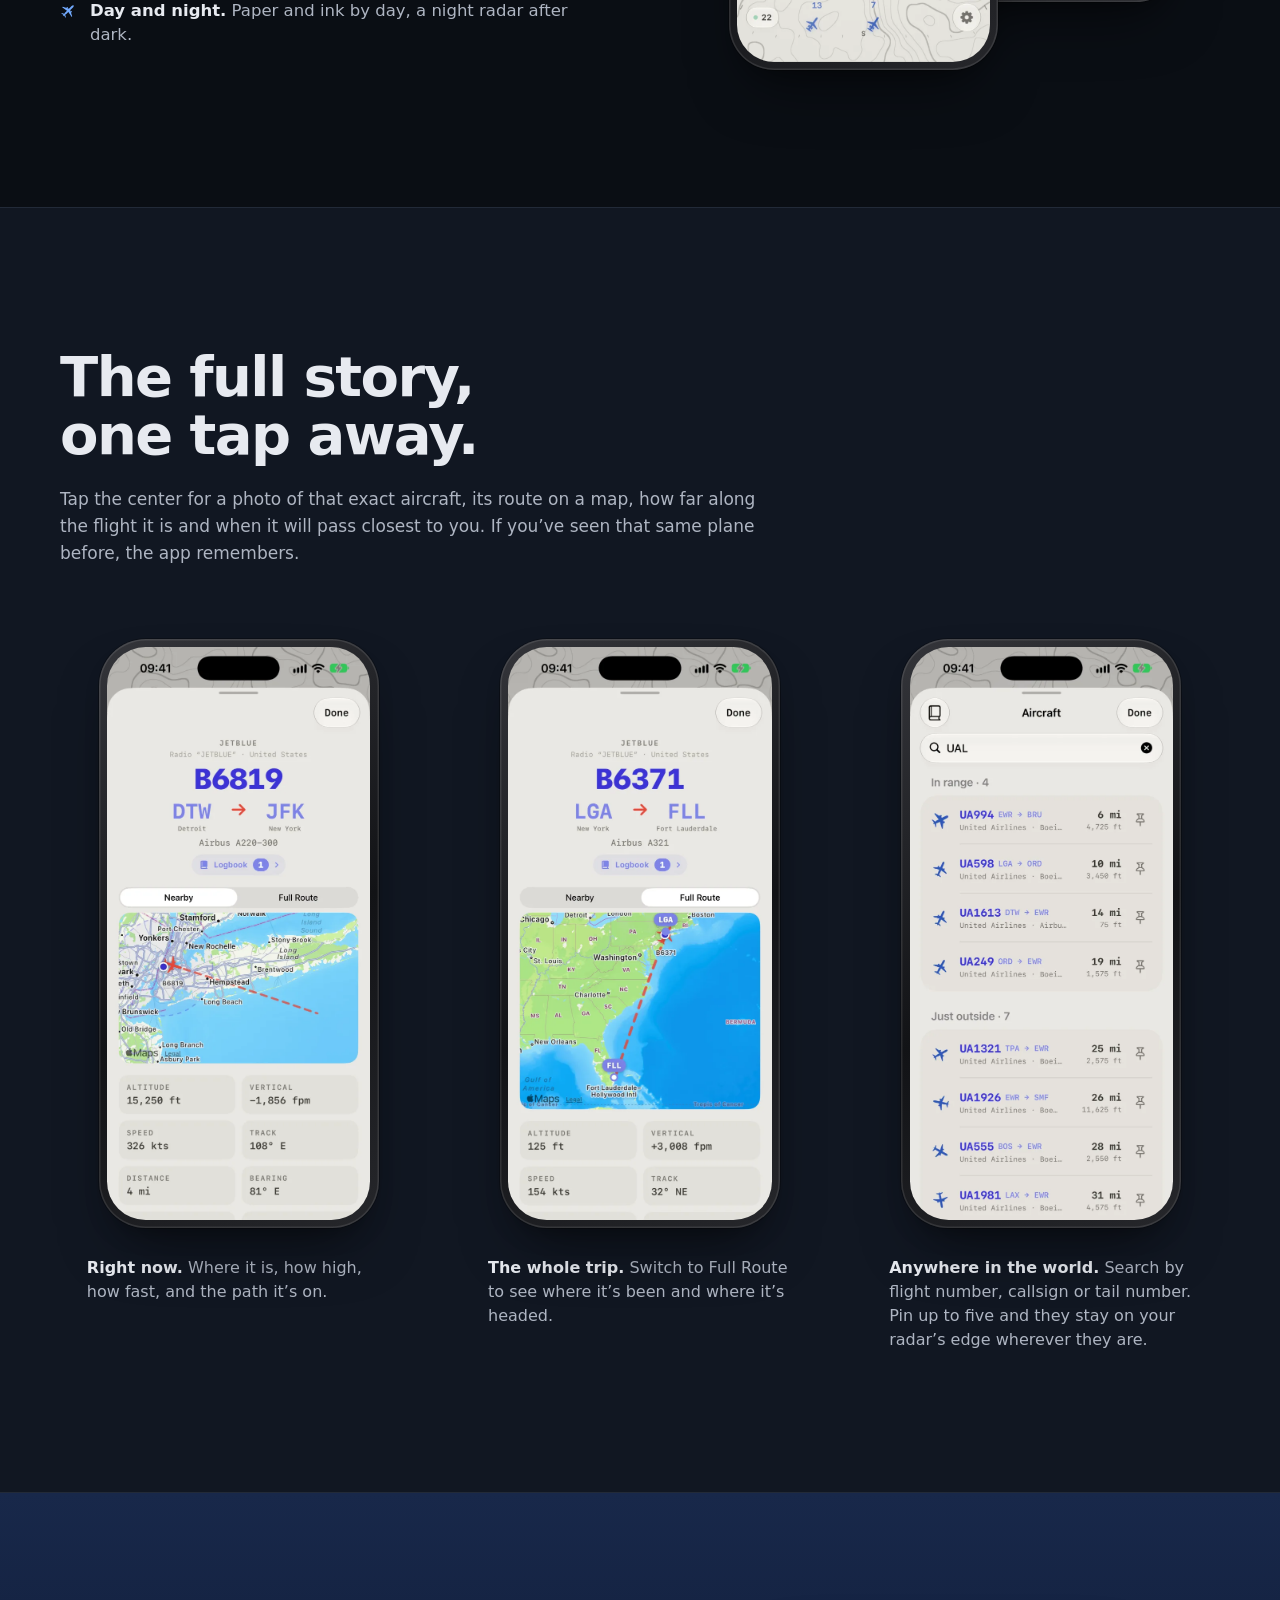
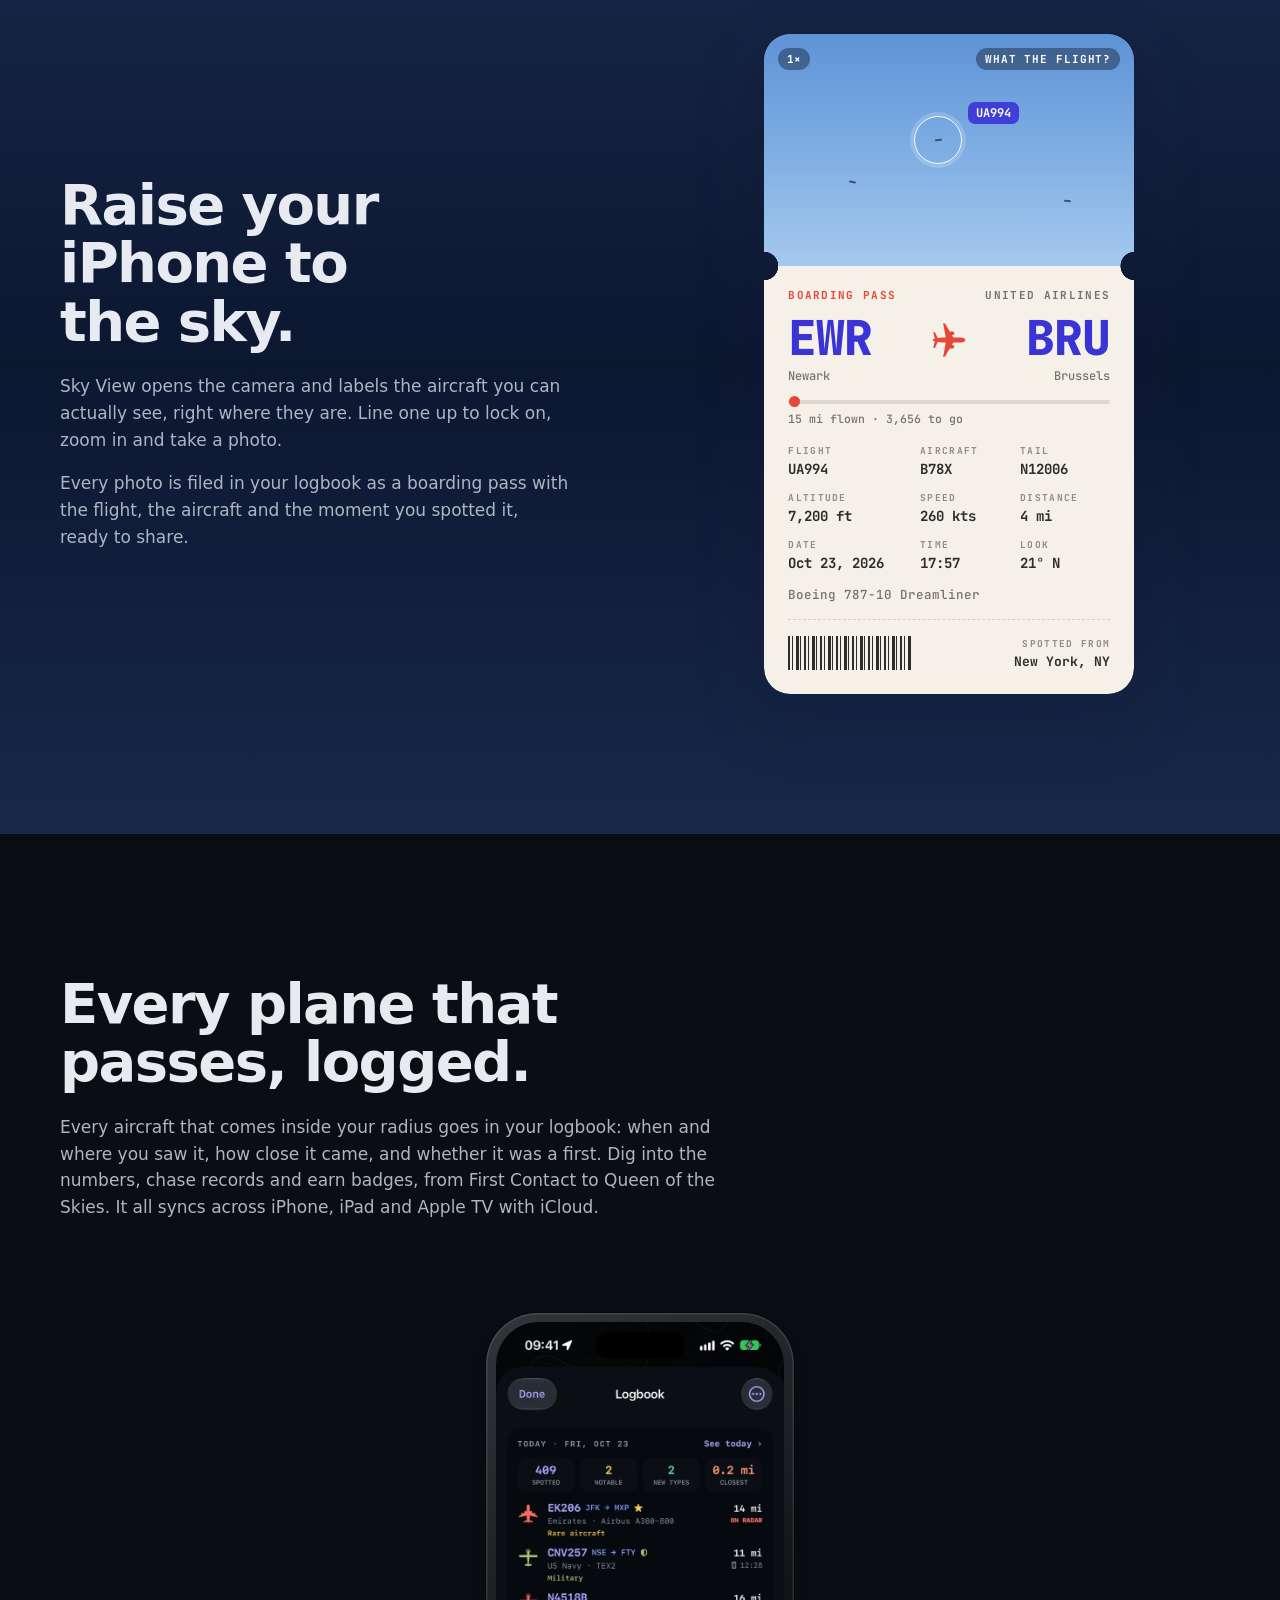
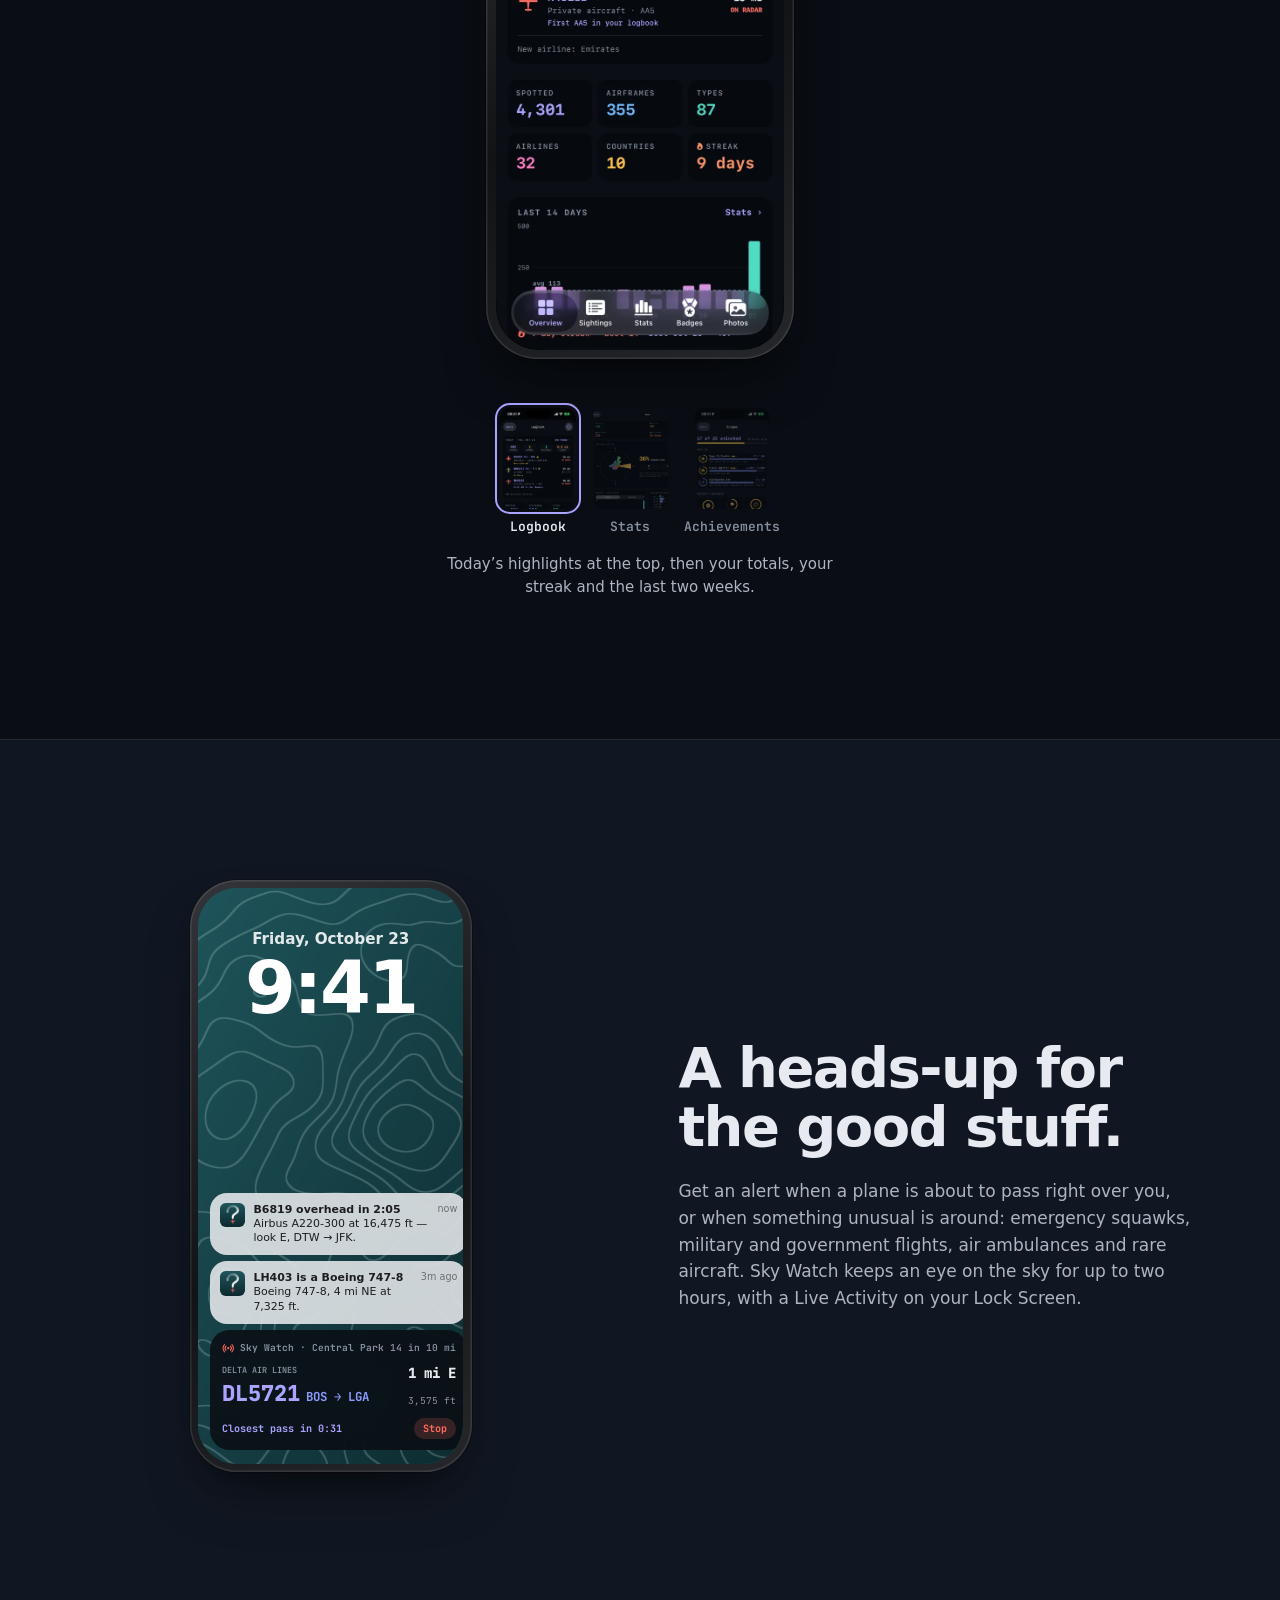
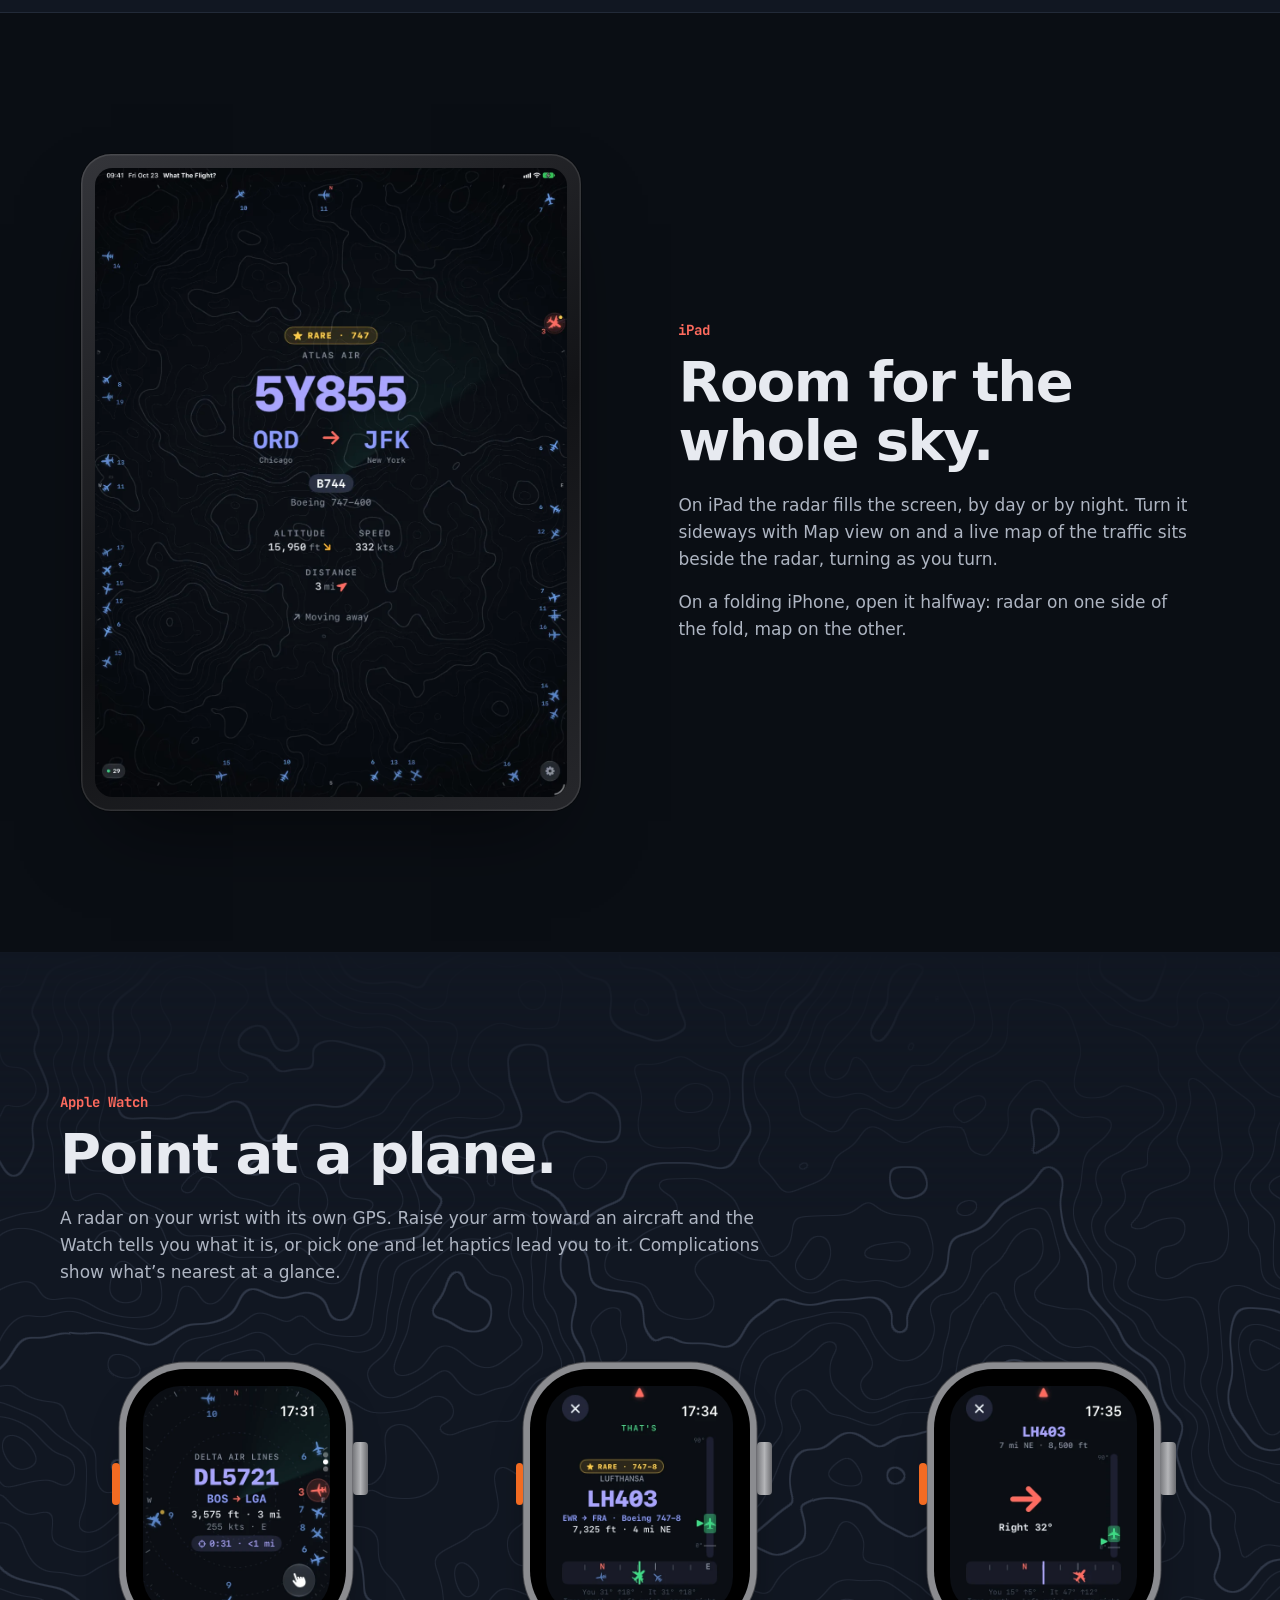
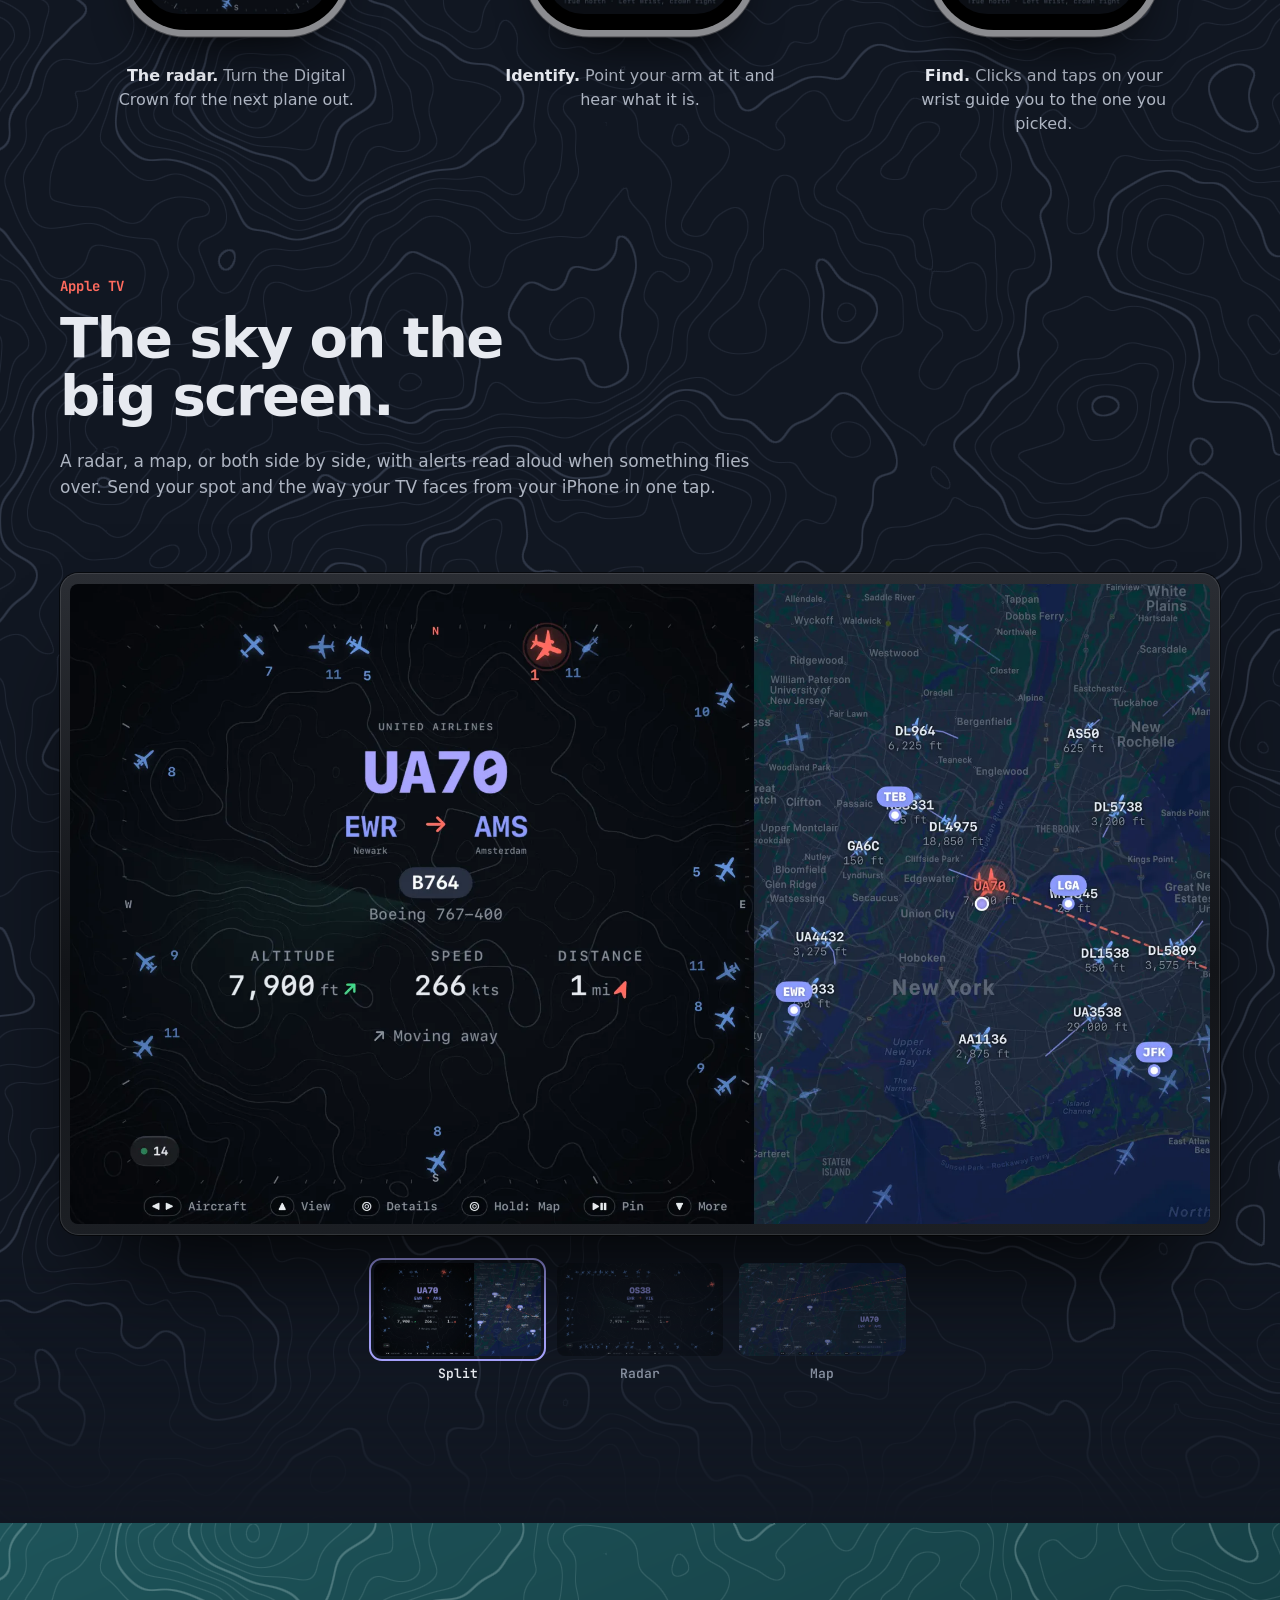
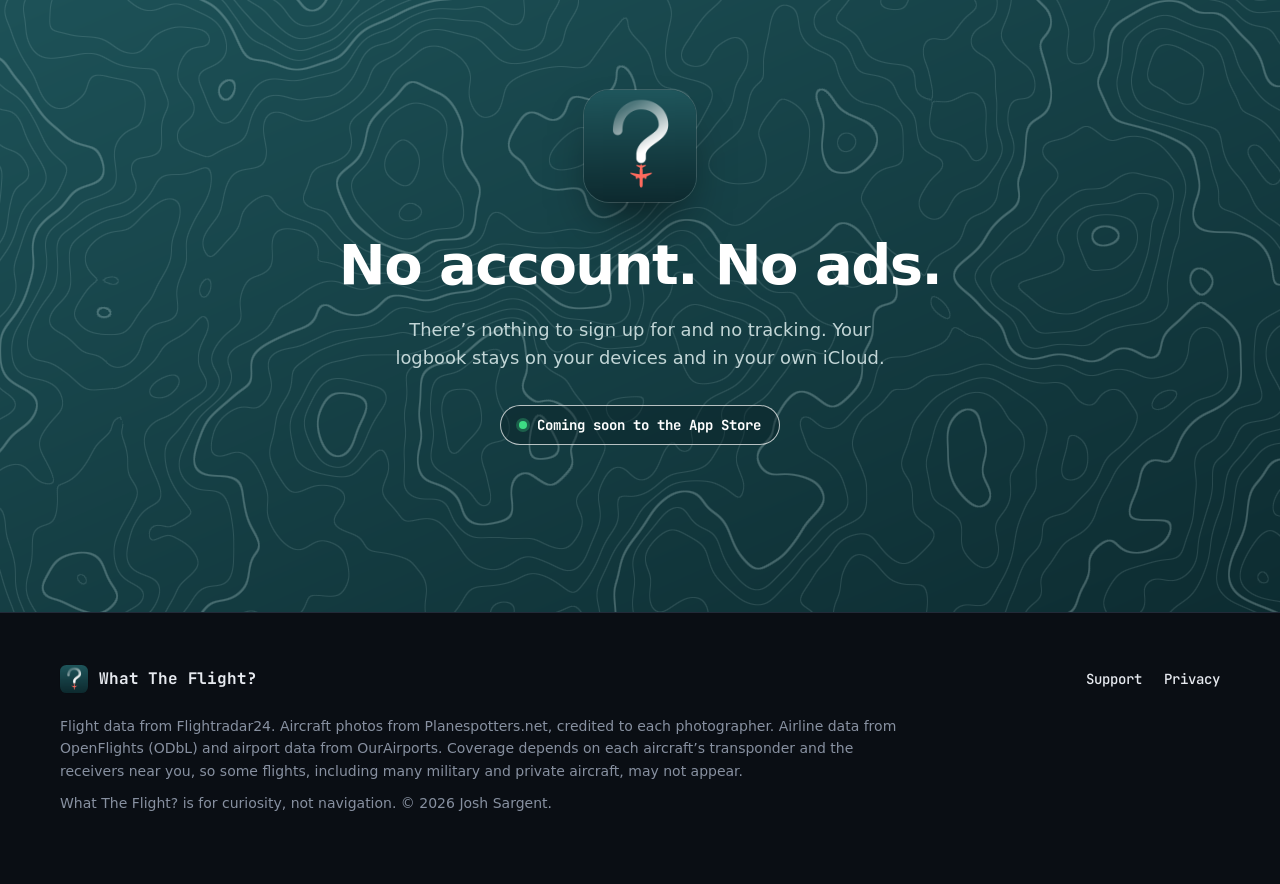
==== commit 221fe88c: "Stats on iPad, and clearer breaks between sections The logbook's Stats page now shows on an iPad in " ====
--- a/index.html
+++ b/index.html
@@ -20,16 +20,16 @@
 <link rel="preconnect" href="https://fonts.googleapis.com">
 <link rel="preconnect" href="https://fonts.gstatic.com" crossorigin>
 <link rel="stylesheet" href="https://fonts.googleapis.com/css2?family=JetBrains+Mono:wght@400;500;700;800&display=swap">
-<link rel="stylesheet" href="css/site.css?v=202610232142">
+<link rel="stylesheet" href="css/site.css?v=202610232150">
 <script>
   // Night by default; a switch to day is remembered per browser.
   document.documentElement.dataset.theme = 'dark';
   try { if (localStorage.getItem('wtf.theme') === 'light') document.documentElement.dataset.theme = 'light'; } catch (e) {}
 </script>
-<script src="js/glyphs.js?v=202610232142" defer></script>
-<script src="js/topography.js?v=202610232142" defer></script>
-<script src="js/radar.js?v=202610232142" defer></script>
-<script src="js/site.js?v=202610232142" defer></script>
+<script src="js/glyphs.js?v=202610232150" defer></script>
+<script src="js/topography.js?v=202610232150" defer></script>
+<script src="js/radar.js?v=202610232150" defer></script>
+<script src="js/site.js?v=202610232150" defer></script>
 </head>
 <body>
 
@@ -119,7 +119,7 @@
 </section>
 
 <!-- iPhone: details and search ---------------------------------------------------------- -->
-<section class="section" id="details">
+<section class="section alt" id="details">
   <div class="wrap">
     <div class="copy wide">
       <h2>The full story, one tap away.</h2>
@@ -194,27 +194,27 @@
 
 <!-- Logbook ---------------------------------------------------------------------------- -->
 <section class="section" id="logbook">
-  <div class="wrap split">
-    <div class="copy">
+  <div class="wrap" data-switcher>
+    <div class="copy wide">
       <h2>Every plane that passes, logged.</h2>
-      <p>Every aircraft that comes inside your radius goes in your logbook: when and where you saw it, how close it came, and whether it was a first. Dig into the numbers, chase records and earn badges, from First Contact to Queen of the Skies.</p>
-      <p>Your logbook and photos sync across iPhone, iPad and Apple TV with iCloud.</p>
-    </div>
-
-    <div class="showcase" data-switcher>
-      <figure class="device phone"><img src="img/screens/logbook-overview-dark.webp" alt="The logbook’s overview: today’s highlights, including an Emirates A380 and a US Navy trainer, then totals for aircraft spotted, airframes, types, airlines and countries, and a chart of the last 14 days." width="660" height="1435" loading="lazy" data-switcher-screen></figure>
-      <div class="showcase-tabs" role="tablist" aria-label="Logbook pages">
-        <button type="button" role="tab" aria-selected="true" data-src="img/screens/logbook-overview-light.webp" data-src-dark="img/screens/logbook-overview-dark.webp" data-alt="The logbook’s overview: today’s highlights, including an Emirates A380 and a US Navy trainer, then totals for aircraft spotted, airframes, types, airlines and countries, and a chart of the last 14 days." data-caption="Today’s highlights at the top, then your totals, your streak and the last two weeks."><img src="img/screens/logbook-overview-dark.webp" alt="" loading="lazy"><span>Logbook</span></button>
-        <button type="button" role="tab" aria-selected="false" data-src="img/screens/logbook-stats-light.webp" data-src-dark="img/screens/logbook-stats-dark.webp" data-alt="Stats: aircraft per day, best day, best hour and best streak, and a compass rose showing that 38% of the aircraft head east." data-caption="Which way they fly, when your sky is busiest, how high they pass, and your records."><img src="img/screens/logbook-stats-dark.webp" alt="" loading="lazy"><span>Stats</span></button>
-        <button type="button" role="tab" aria-selected="false" data-src="img/screens/logbook-badges-light.webp" data-src-dark="img/screens/logbook-badges-dark.webp" data-alt="Badges: 17 of 25 unlocked, the three closest to unlocking, and recently unlocked badges such as Superjumbo and Around the World." data-caption="Badges to earn, from First Contact to Queen of the Skies, and the ones you’re closest to next."><img src="img/screens/logbook-badges-dark.webp" alt="" loading="lazy"><span>Achievements</span></button>
-      </div>
-      <p class="showcase-caption" data-switcher-caption aria-live="polite">Today’s highlights at the top, then your totals, your streak and the last two weeks.</p>
-    </div>
+      <p>Every aircraft that comes inside your radius goes in your logbook: when and where you saw it, how close it came, and whether it was a first. Dig into the numbers, chase records and earn badges, from First Contact to Queen of the Skies. It all syncs across iPhone, iPad and Apple TV with iCloud.</p>
+    </div>
+
+    <div class="stage">
+      <figure class="device phone" data-screen-name="phone"><img src="img/screens/logbook-overview-dark.webp" alt="The logbook’s overview: today’s highlights, including an Emirates A380 and a US Navy trainer, then totals for aircraft spotted, airframes, types, airlines and countries, and a chart of the last 14 days." width="660" height="1435" loading="lazy" data-switcher-screen></figure>
+      <figure class="device tablet landscape is-off" data-screen-name="tablet"><img src="img/screens/logbook-stats-ipad-dark.webp" alt="" width="1600" height="1103" loading="lazy" data-switcher-screen></figure>
+    </div>
+    <div class="showcase-tabs" role="tablist" aria-label="Logbook pages">
+      <button type="button" role="tab" aria-selected="true" data-screen="phone" data-src="img/screens/logbook-overview-light.webp" data-src-dark="img/screens/logbook-overview-dark.webp" data-alt="The logbook’s overview: today’s highlights, including an Emirates A380 and a US Navy trainer, then totals for aircraft spotted, airframes, types, airlines and countries, and a chart of the last 14 days." data-caption="Today’s highlights at the top, then your totals, your streak and the last two weeks."><img src="img/screens/logbook-overview-dark.webp" alt="" loading="lazy"><span>Logbook</span></button>
+      <button type="button" role="tab" aria-selected="false" data-screen="tablet" data-src="img/screens/logbook-stats-ipad-light.webp" data-src-dark="img/screens/logbook-stats-ipad-dark.webp" data-alt="Stats on iPad in landscape: the logbook sidebar, aircraft per day, best day, best hour and best streak, a large compass rose showing that 38% of the aircraft head east, and charts of the last 30 days and of how high they pass." data-caption="Which way they fly, when your sky is busiest and how high they pass, with room to spread out on iPad."><img src="img/screens/logbook-stats-ipad-dark.webp" alt="" loading="lazy"><span>Stats</span></button>
+      <button type="button" role="tab" aria-selected="false" data-screen="phone" data-src="img/screens/logbook-badges-light.webp" data-src-dark="img/screens/logbook-badges-dark.webp" data-alt="Badges: 17 of 25 unlocked, the three closest to unlocking, and recently unlocked badges such as Superjumbo and Around the World." data-caption="Badges to earn, from First Contact to Queen of the Skies, and the ones you’re closest to next."><img src="img/screens/logbook-badges-dark.webp" alt="" loading="lazy"><span>Achievements</span></button>
+    </div>
+    <p class="showcase-caption" data-switcher-caption aria-live="polite">Today’s highlights at the top, then your totals, your streak and the last two weeks.</p>
   </div>
 </section>
 
 <!-- Alerts ----------------------------------------------------------------------------- -->
-<section class="section" id="alerts">
+<section class="section alt" id="alerts">
   <div class="wrap split reverse">
     <div class="copy">
       <h2>A heads-up for the good stuff.</h2>
@@ -265,7 +265,7 @@
 
 <!-- Night: Apple Watch and Apple TV ---------------------------------------------------- -->
 <div class="night">
-  <canvas class="topo" data-topo="survey night" aria-hidden="true"></canvas>
+  <canvas class="topo" data-topo="survey dusk" aria-hidden="true"></canvas>
 
   <section class="section" id="watch">
     <div class="wrap">
--- a/css/site.css
+++ b/css/site.css
@@ -19,6 +19,7 @@
   --notable: #B7860B;
   --military: #55692A;
   --rule: #D3D0C8;
+  --paper-alt: #E1DED6;
   --sky-top: #93C2EC;
   --sky-mid: #C9DFF1;
   --frame-shadow: 30, 28, 40;
@@ -34,7 +35,7 @@
     --paper: #0A0E14; --paper-shade: #020306; --ink: #A8A4FF; --route: #8C9BFF; --signal: #FF6B5E;
     --caption: #8790A0; --value: #E7EAF0; --text-2: #AEB5C2; --faint: #465061; --blip: #72AAFF;
     --chip: #273042; --chip-text: #E7EAF0; --live: #3DDC84; --warning: #FFB020; --notable: #FFCB45;
-    --military: #A9C76B; --rule: #222A38; --sky-top: #0C1730; --sky-mid: #18284A; --frame-shadow: 0, 0, 0;
+    --military: #A9C76B; --rule: #222A38; --paper-alt: #111722; --sky-top: #0C1730; --sky-mid: #18284A; --frame-shadow: 0, 0, 0;
     color-scheme: dark;
   }
 }
@@ -44,7 +45,7 @@
   --paper: #0A0E14; --paper-shade: #020306; --ink: #A8A4FF; --route: #8C9BFF; --signal: #FF6B5E;
   --caption: #8790A0; --value: #E7EAF0; --text-2: #AEB5C2; --faint: #465061; --blip: #72AAFF;
   --chip: #273042; --chip-text: #E7EAF0; --live: #3DDC84; --warning: #FFB020; --notable: #FFCB45;
-  --military: #A9C76B; --rule: #222A38; --sky-top: #0C1730; --sky-mid: #18284A; --frame-shadow: 0, 0, 0;
+  --military: #A9C76B; --rule: #222A38; --paper-alt: #111722; --sky-top: #0C1730; --sky-mid: #18284A; --frame-shadow: 0, 0, 0;
   color-scheme: dark;
 }
 
@@ -92,6 +93,7 @@
   min-height: max(680px, 100svh);
   overflow: hidden;
   background: var(--paper);
+  border-bottom: 1px solid var(--rule);
   touch-action: pan-y;
   -webkit-user-select: none;
   user-select: none;
@@ -281,6 +283,12 @@
    Sections */
 
 .section { position: relative; padding: clamp(84px, 11vw, 150px) 0; }
+/* Every other section sits on a slightly different paper, edged with a hairline, so each
+   one reads as its own band. */
+.section.alt {
+  background: var(--paper-alt);
+  box-shadow: inset 0 1px var(--rule), inset 0 -1px var(--rule);
+}
 .wrap { width: min(1160px, 100% - 2 * var(--gutter)); margin-inline: auto; }
 
 .copy { max-width: 32rem; }
@@ -419,7 +427,7 @@
    Sky View */
 
 .sky {
-  background: linear-gradient(180deg, var(--paper) 0%, var(--sky-mid) 18%, var(--sky-top) 52%, var(--sky-mid) 82%, var(--paper) 100%);
+  background: linear-gradient(180deg, var(--sky-mid) 0%, var(--sky-top) 50%, var(--sky-mid) 100%);
 }
 
 /* The notches are cut with a mask, which would clip a box-shadow, so the shadow is a filter
@@ -512,10 +520,33 @@
 /* ------------------------------------------------------------------------------------------
    Logbook (a phone with its pages as tabs underneath) and alerts */
 
-.showcase { display: flex; flex-direction: column; align-items: center; justify-self: center; }
-.showcase .phone { --w: clamp(240px, 22vw, 290px); }
+/* The stage is as tall as the phone, so the tabs stay put while the iPad comes and goes. */
+.stage {
+  --pw: clamp(250px, 24vw, 310px);
+  position: relative;
+  container-type: inline-size;
+  display: grid; place-items: center;
+  height: calc(var(--pw) * 2.235);
+  margin-top: clamp(48px, 6vw, 72px);
+}
+.stage > .device {
+  grid-area: 1 / 1;
+  transition: opacity 0.35s ease, transform 0.35s ease, visibility 0s linear 0s;
+}
+.stage > .device.is-off {
+  opacity: 0; transform: scale(0.96); visibility: hidden; pointer-events: none;
+  transition: opacity 0.35s ease, transform 0.35s ease, visibility 0s linear 0.35s;
+}
+.stage .phone { --w: var(--pw); }
+.tablet.landscape {
+  --w: min(100cqw, var(--pw) * 3.17);
+  padding: calc(var(--w) * 0.02);
+  border-radius: calc(var(--w) * 0.042);
+}
+.tablet.landscape img { border-radius: calc(var(--w) * 0.024); }
+
 .showcase-caption {
-  max-width: 22rem; min-height: 3em; margin: 18px 0 0;
+  max-width: 26rem; min-height: 3em; margin: 18px auto 0;
   font-size: 15px; line-height: 1.5; text-align: center; color: var(--text-2);
 }
 
@@ -582,6 +613,7 @@
    Night: Apple Watch and Apple TV */
 
 .night {
+  --paper: #111722;
   position: relative; isolation: isolate;
   background: var(--paper);
   color: var(--value);
@@ -724,7 +756,7 @@
 @media (max-width: 920px) {
   .split { grid-template-columns: minmax(0, 1fr); }
   .split.reverse > :first-child { order: 0; }
-  .split > .pair, .split > .tablet, .split > .pass-shadow, .split > .showcase, .split > .lockphone { margin-top: 8px; }
+  .split > .pair, .split > .tablet, .split > .pass-shadow, .split > .lockphone { margin-top: 8px; }
 }
 
 @media (max-width: 760px) {
@@ -757,7 +789,8 @@
   .watches { grid-auto-columns: 70%; }
   .watches .watch { --w: 180px; }
   .pair .phone { --w: min(54vw, 230px); }
-  .showcase .phone, .lockphone { --w: min(70vw, 280px); }
+  .stage { --pw: min(66vw, 270px); }
+  .lockphone { --w: min(70vw, 280px); }
   .tablet { --w: min(100%, 420px); }
 }
 
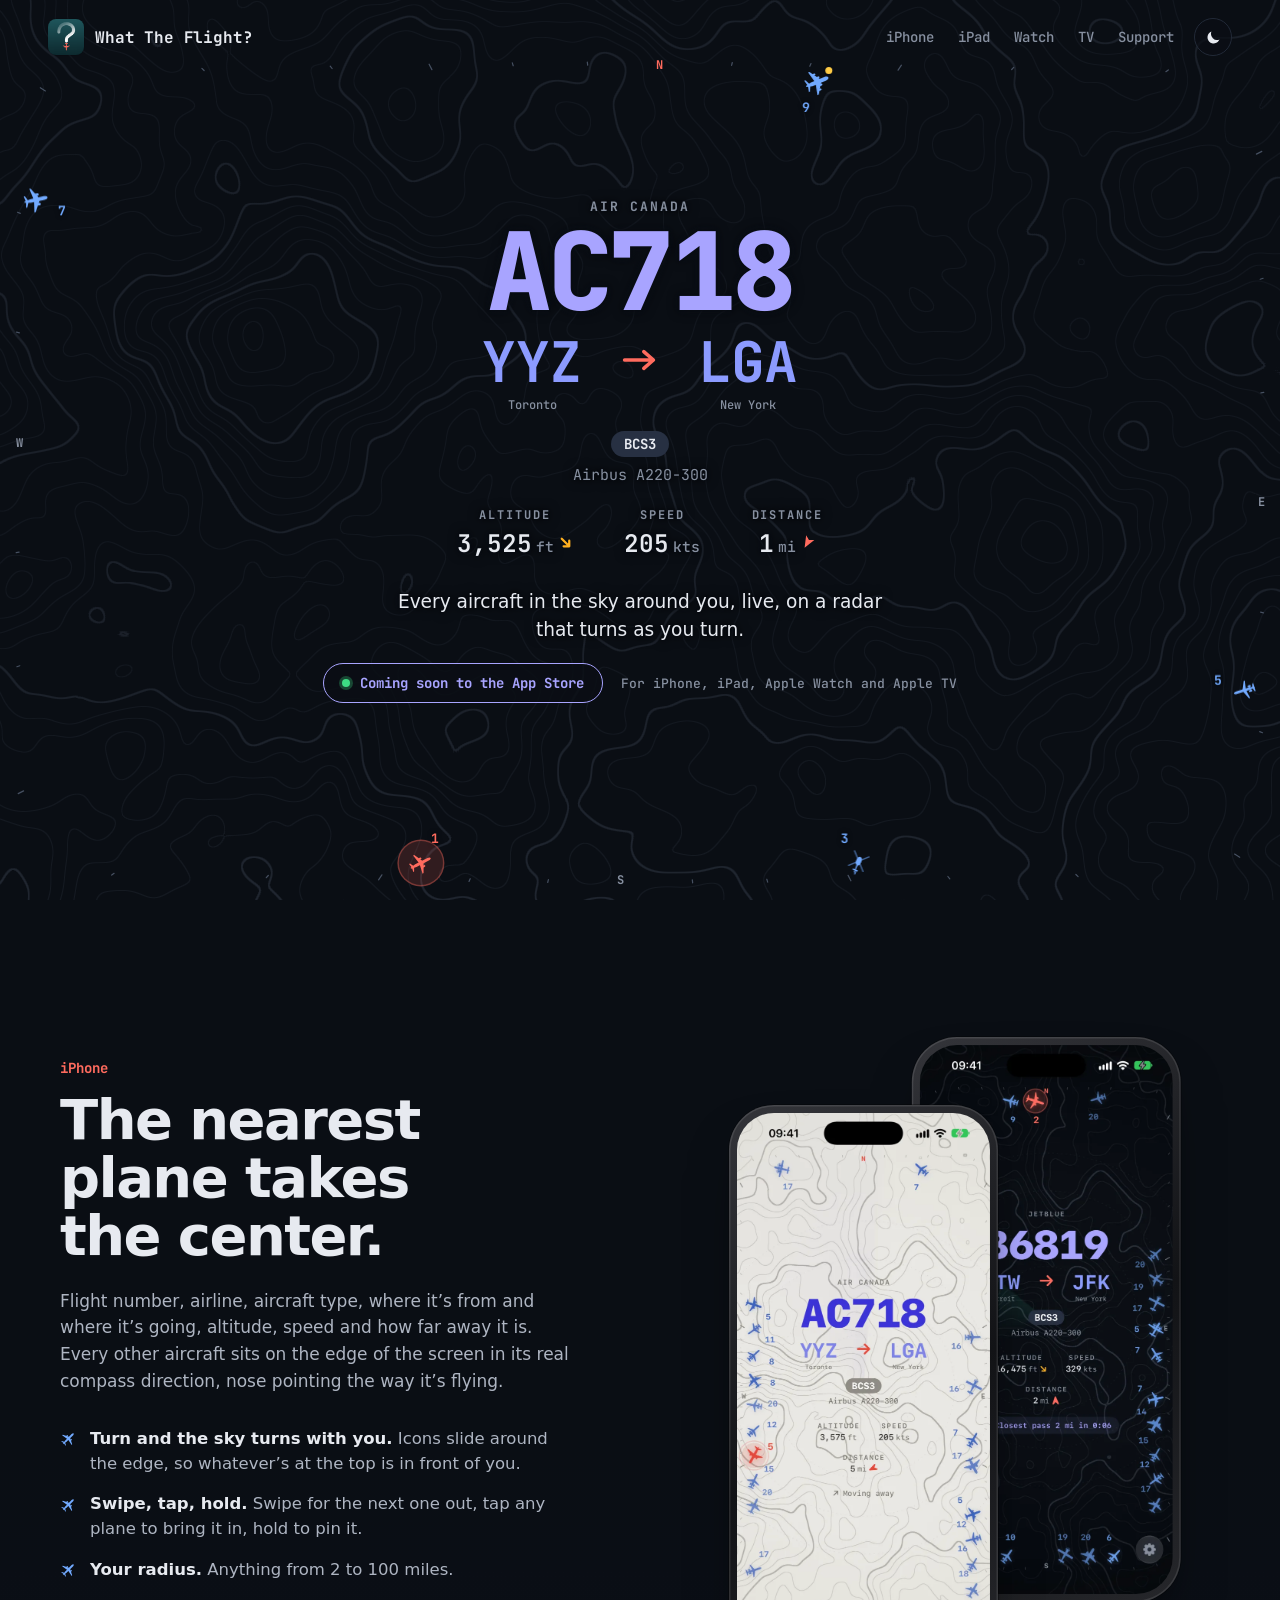
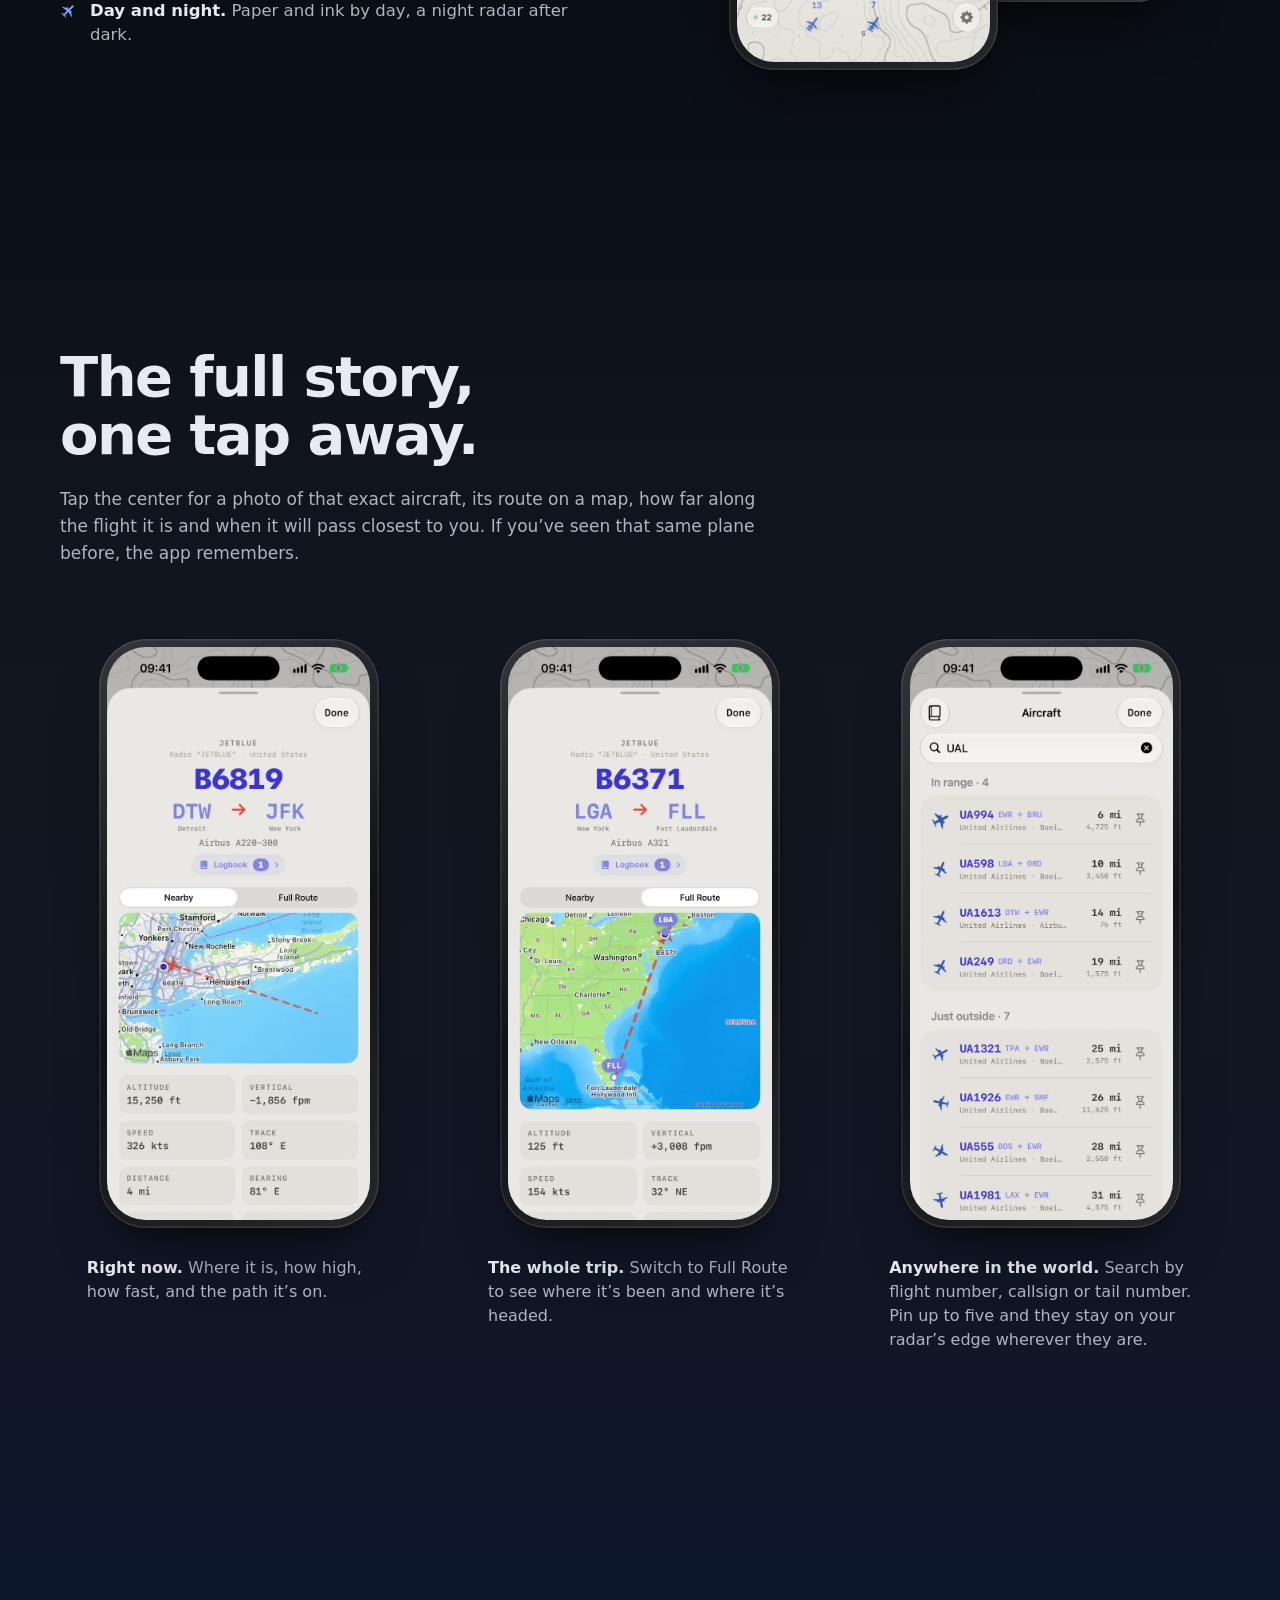
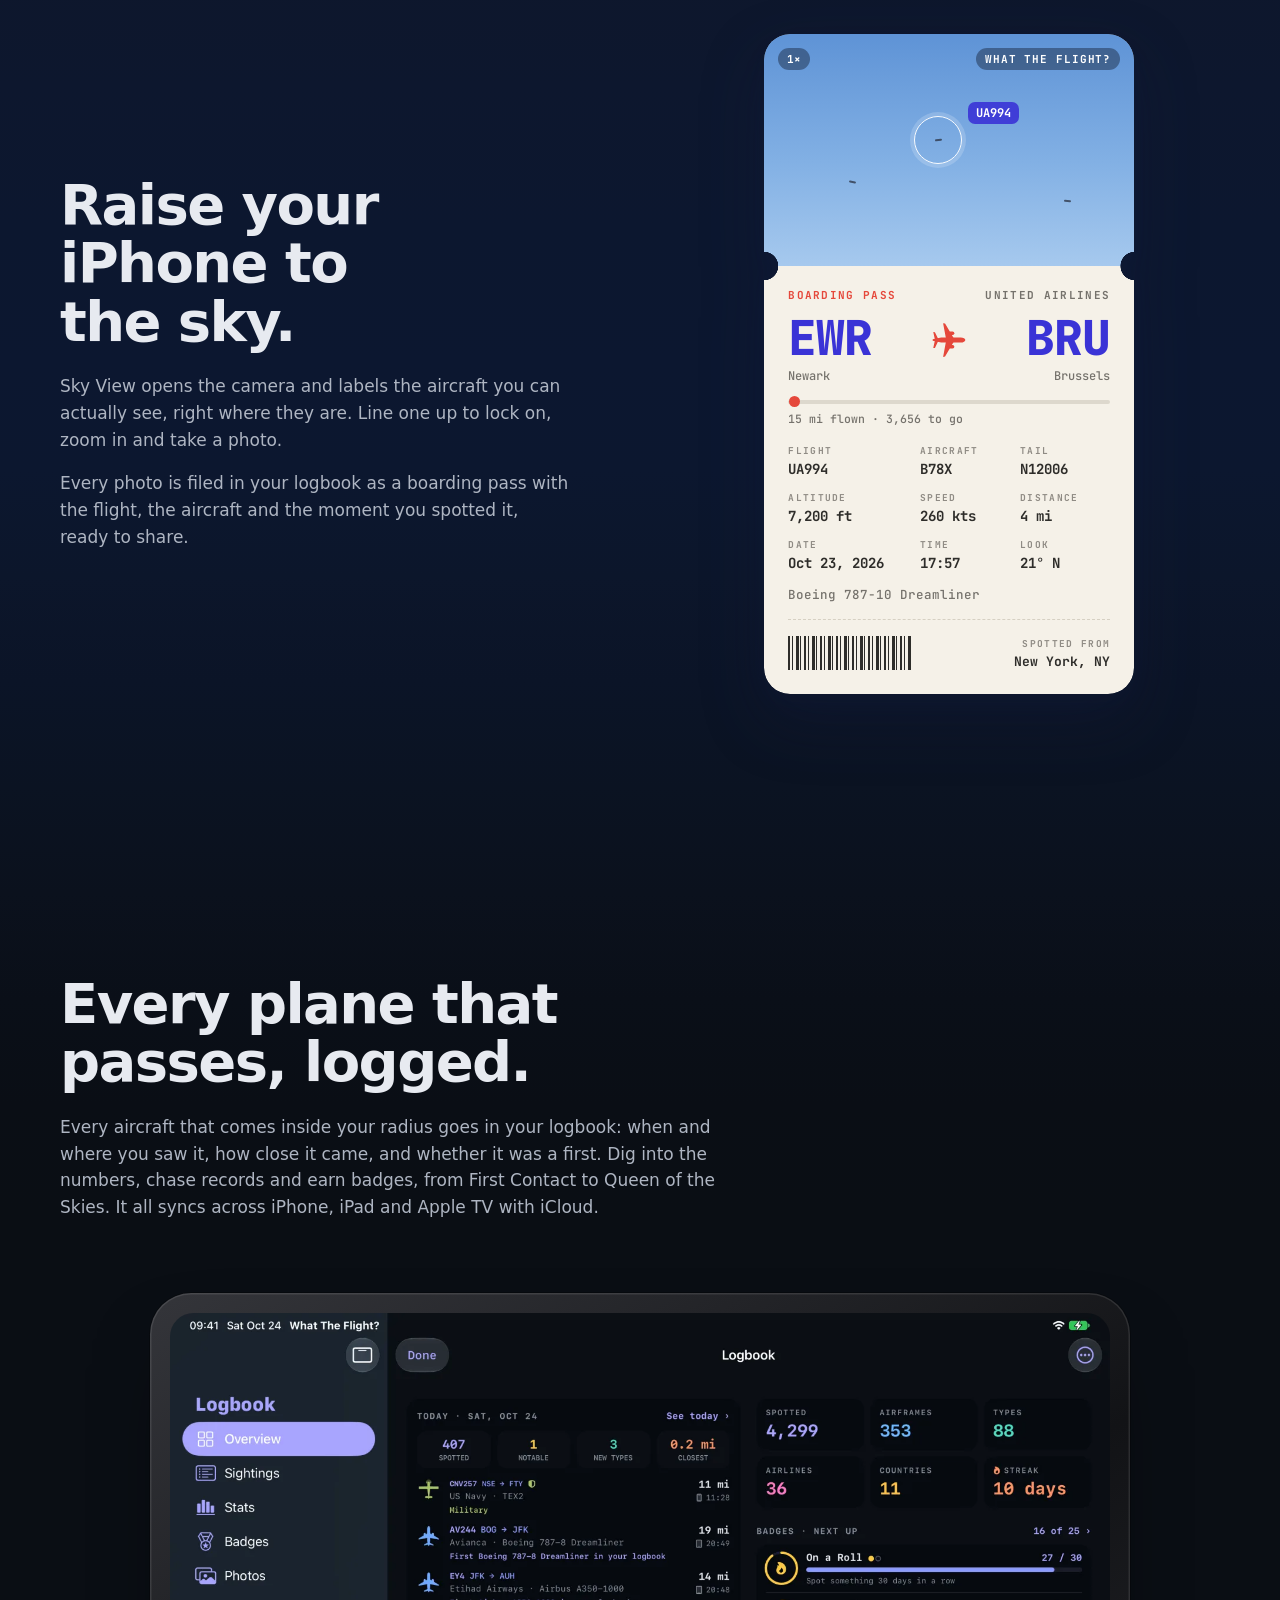
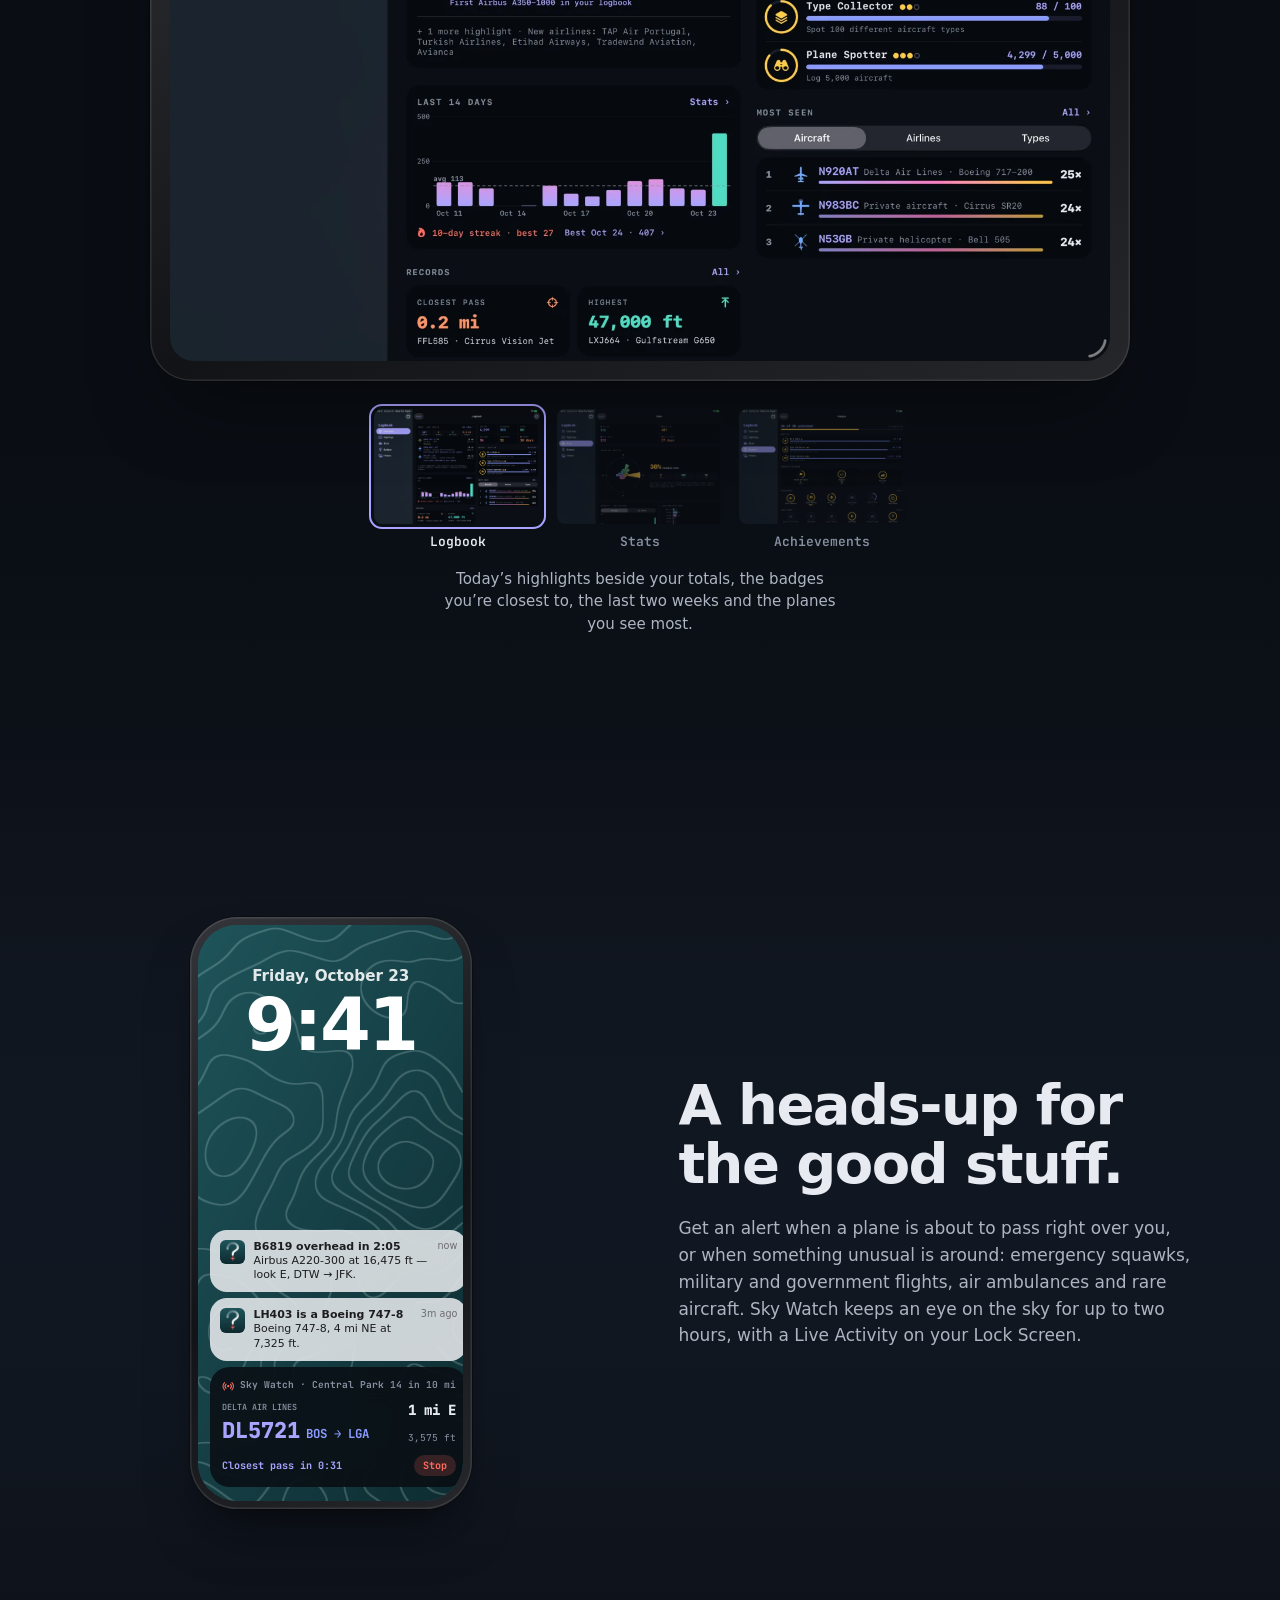
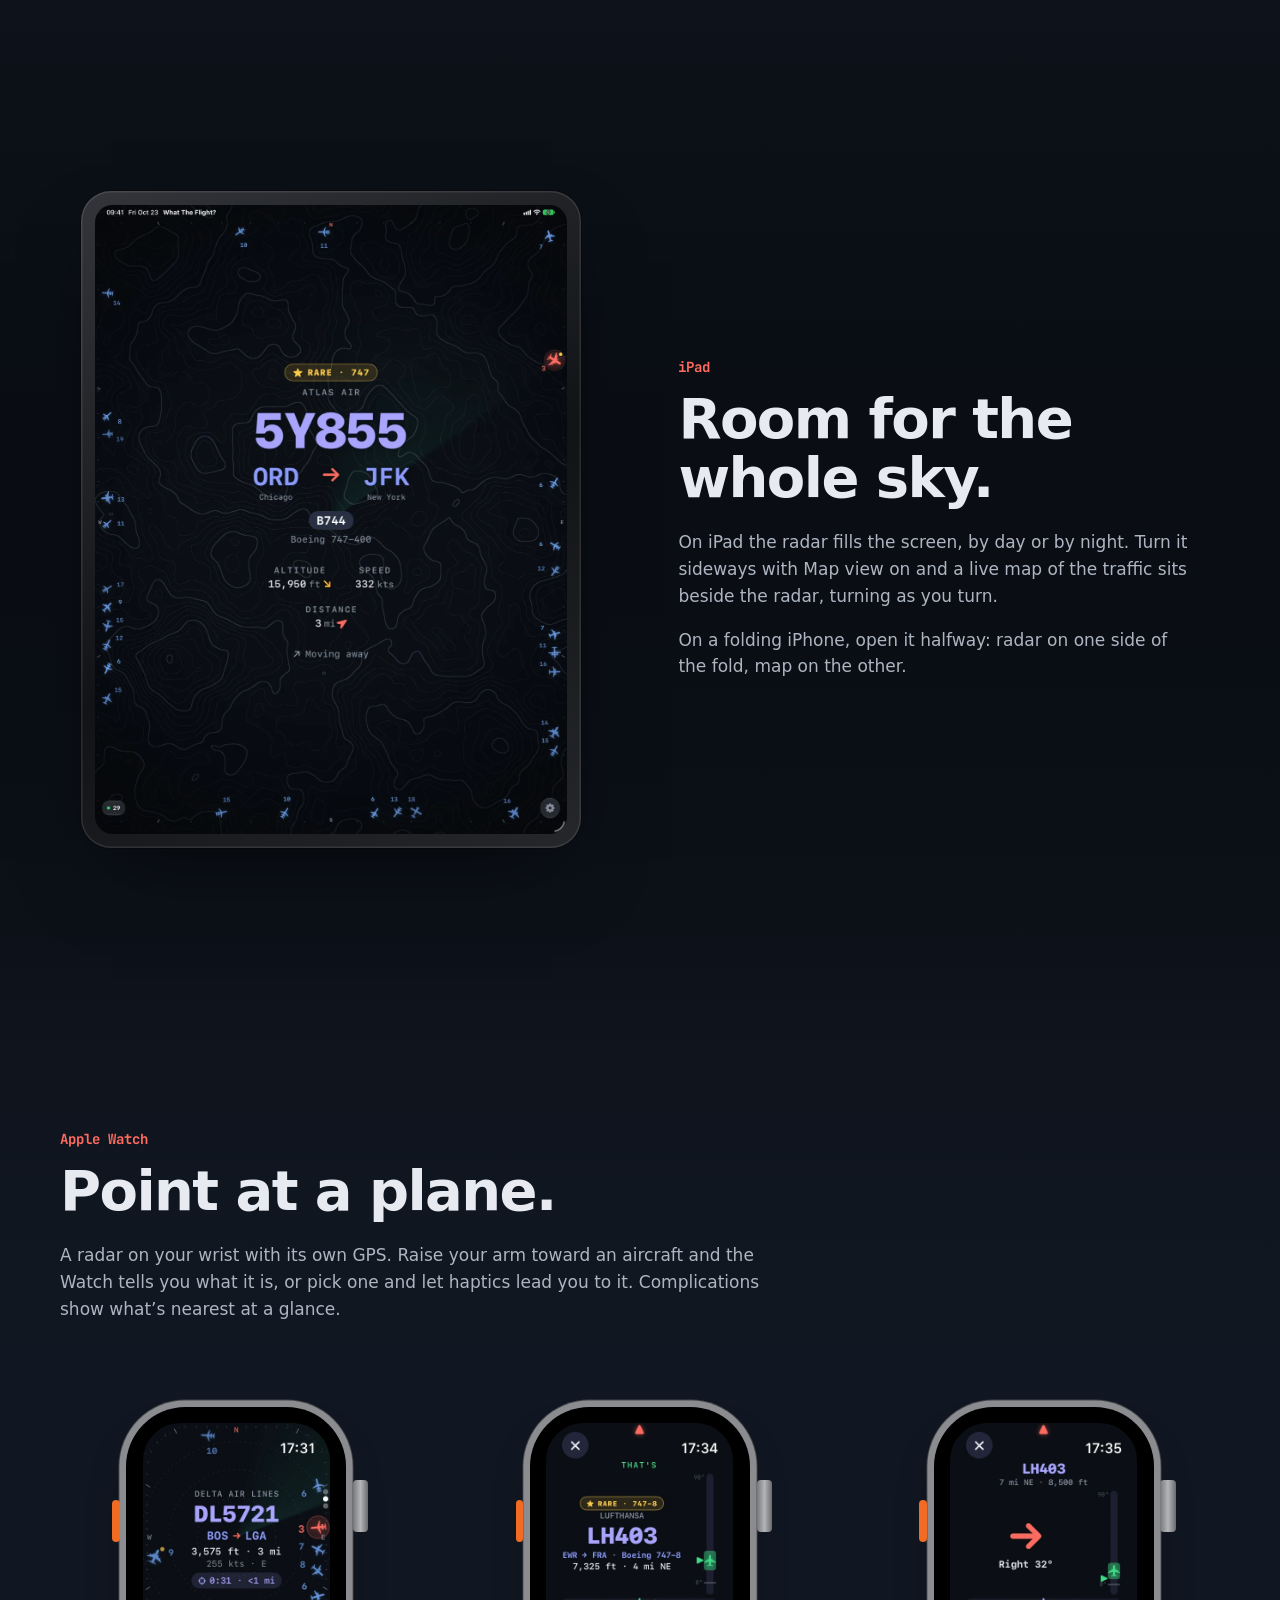
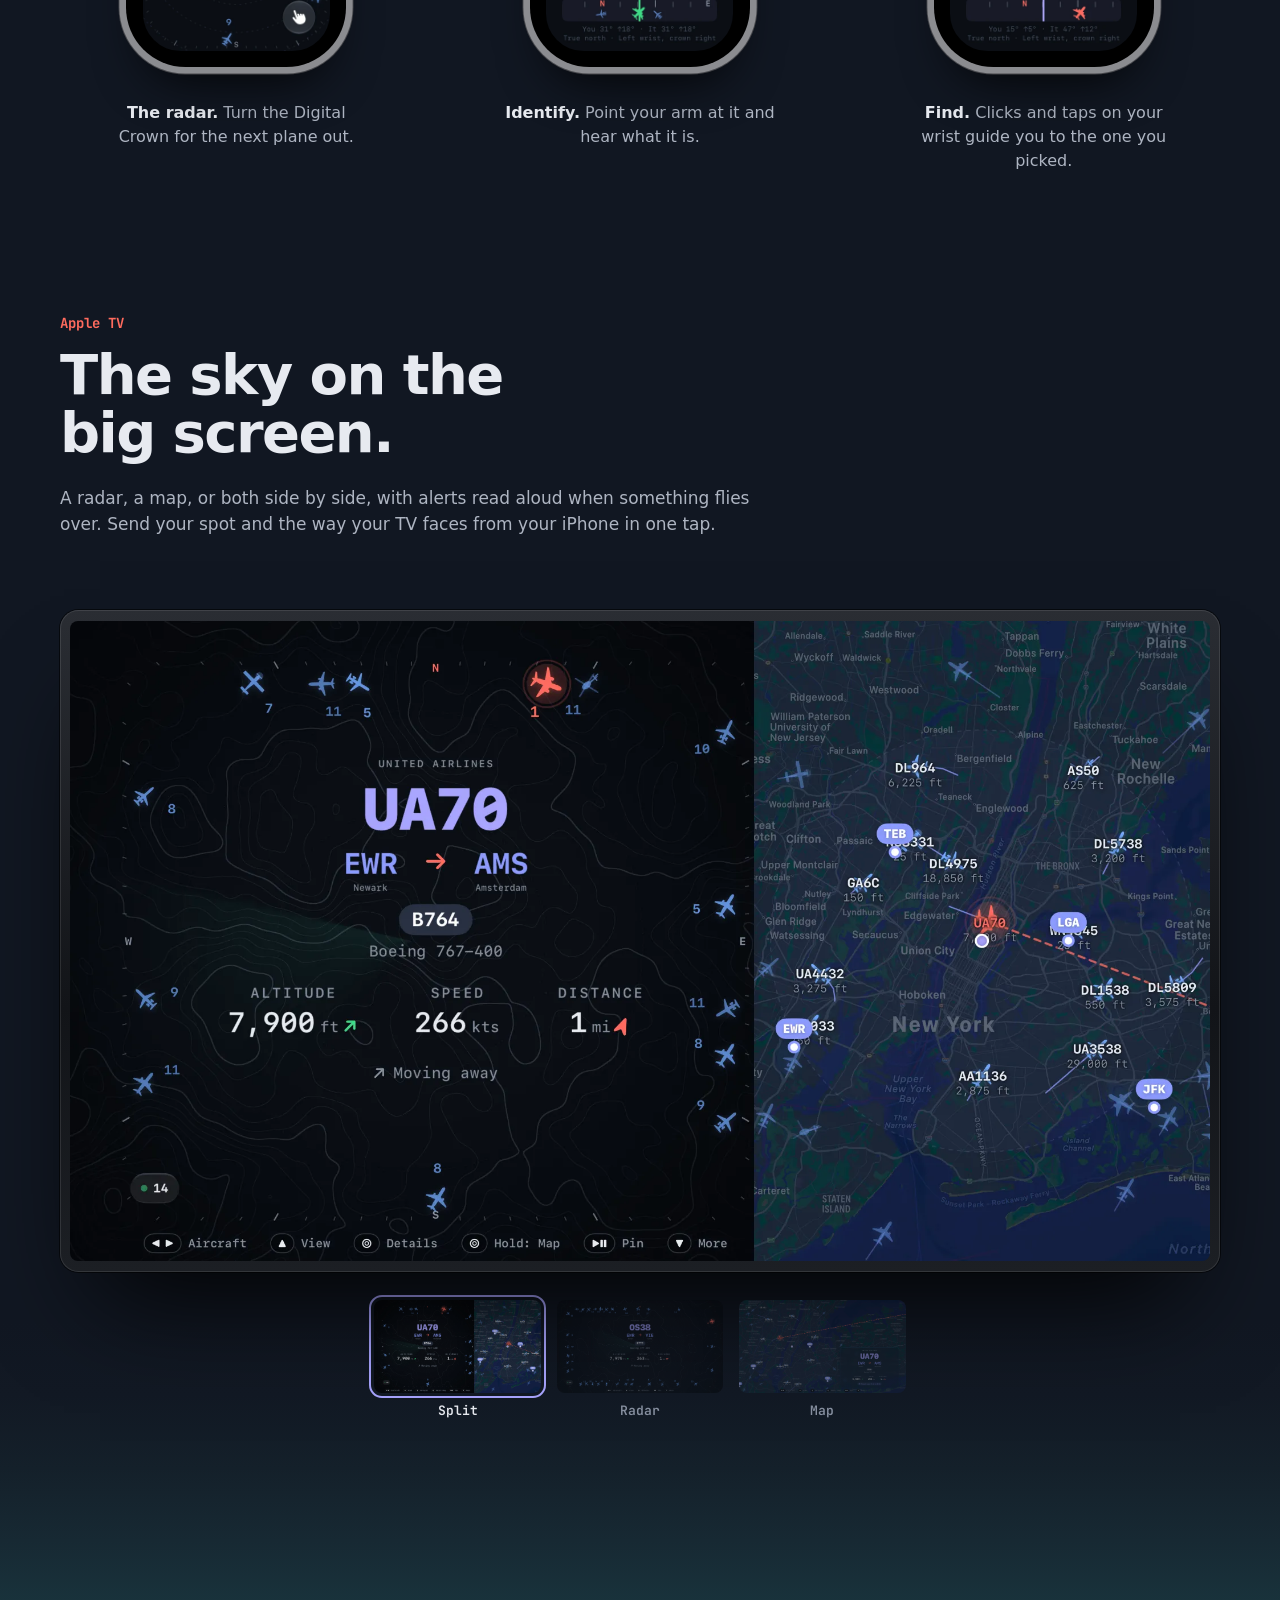
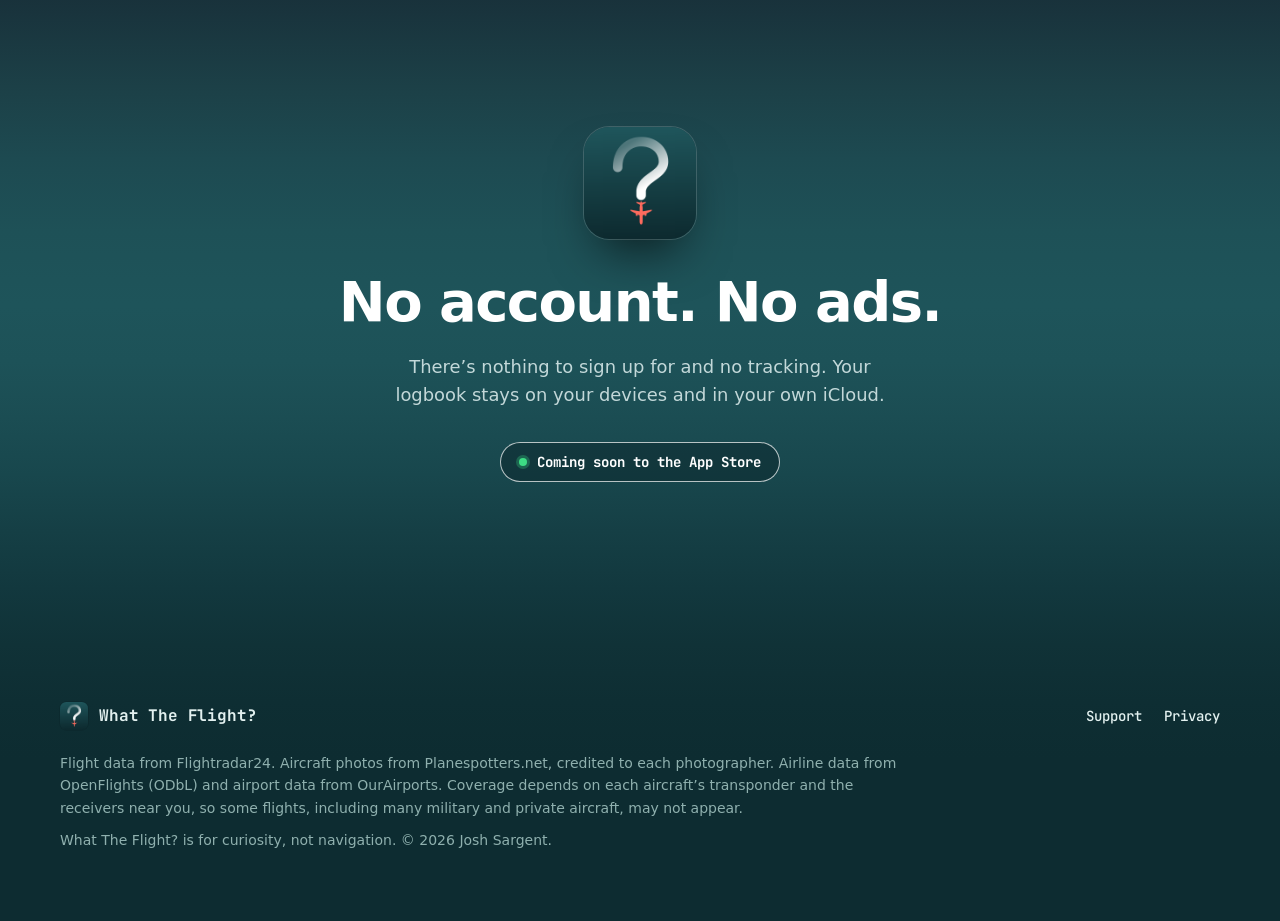
==== commit 9c47c49f: "Blend the sections over one continuous map; iPad logbook pages Co-Authored-By: Claude Opus 5.5 <nore" ====
--- a/index.html
+++ b/index.html
@@ -20,24 +20,25 @@
 <link rel="preconnect" href="https://fonts.googleapis.com">
 <link rel="preconnect" href="https://fonts.gstatic.com" crossorigin>
 <link rel="stylesheet" href="https://fonts.googleapis.com/css2?family=JetBrains+Mono:wght@400;500;700;800&display=swap">
-<link rel="stylesheet" href="css/site.css?v=202610232150">
+<link rel="stylesheet" href="css/site.css?v=202610242235">
 <script>
   // Night by default; a switch to day is remembered per browser.
   document.documentElement.dataset.theme = 'dark';
   try { if (localStorage.getItem('wtf.theme') === 'light') document.documentElement.dataset.theme = 'light'; } catch (e) {}
 </script>
-<script src="js/glyphs.js?v=202610232150" defer></script>
-<script src="js/topography.js?v=202610232150" defer></script>
-<script src="js/radar.js?v=202610232150" defer></script>
-<script src="js/site.js?v=202610232150" defer></script>
+<script src="js/glyphs.js?v=202610242235" defer></script>
+<script src="js/topography.js?v=202610242235" defer></script>
+<script src="js/radar.js?v=202610242235" defer></script>
+<script src="js/site.js?v=202610242235" defer></script>
 </head>
 <body>
 
+<canvas class="backdrop" data-backdrop="survey" aria-hidden="true"></canvas>
+
 <a class="skip" href="#radar">Skip to the features</a>
 
 <!-- The radar ------------------------------------------------------------------------- -->
-<section class="hero" data-radar aria-label="A live demo of the radar">
-  <canvas class="topo hero-topo" data-topo="survey auto live" data-topo-strength="0.5" aria-hidden="true"></canvas>
+<section class="hero" data-radar data-band="hero" aria-label="A live demo of the radar">
   <svg class="radar-bezel" aria-hidden="true">
     <path class="ticks"/>
     <text data-bearing="0" class="north">N</text>
@@ -98,7 +99,7 @@
 <main>
 
 <!-- iPhone: the radar ------------------------------------------------------------------ -->
-<section class="section radar-section" id="radar">
+<section class="section radar-section" id="radar" data-band>
   <div class="wrap split">
     <div class="copy">
       <p class="device-label">iPhone</p>
@@ -119,7 +120,7 @@
 </section>
 
 <!-- iPhone: details and search ---------------------------------------------------------- -->
-<section class="section alt" id="details">
+<section class="section alt" id="details" data-band="alt">
   <div class="wrap">
     <div class="copy wide">
       <h2>The full story, one tap away.</h2>
@@ -143,7 +144,7 @@
 </section>
 
 <!-- Sky View ----------------------------------------------------------------------------- -->
-<section class="section sky" id="sky">
+<section class="section sky" id="sky" data-band="sky">
   <div class="wrap split">
     <div class="copy">
       <h2>Raise your iPhone to the sky.</h2>
@@ -193,7 +194,7 @@
 </section>
 
 <!-- Logbook ---------------------------------------------------------------------------- -->
-<section class="section" id="logbook">
+<section class="section" id="logbook" data-band>
   <div class="wrap" data-switcher>
     <div class="copy wide">
       <h2>Every plane that passes, logged.</h2>
@@ -201,20 +202,19 @@
     </div>
 
     <div class="stage">
-      <figure class="device phone" data-screen-name="phone"><img src="img/screens/logbook-overview-dark.webp" alt="The logbook’s overview: today’s highlights, including an Emirates A380 and a US Navy trainer, then totals for aircraft spotted, airframes, types, airlines and countries, and a chart of the last 14 days." width="660" height="1435" loading="lazy" data-switcher-screen></figure>
-      <figure class="device tablet landscape is-off" data-screen-name="tablet"><img src="img/screens/logbook-stats-ipad-dark.webp" alt="" width="1600" height="1103" loading="lazy" data-switcher-screen></figure>
+      <figure class="device tablet landscape"><img src="img/screens/logbook-overview-ipad-dark.webp" alt="The logbook on iPad: today’s highlights, including a US Navy trainer and a first Boeing 787-8 Dreamliner, beside totals for aircraft spotted, airframes, types, airlines and countries, the badges closest to unlocking, the last 14 days and the aircraft seen most often." width="1600" height="1103" loading="lazy" data-switcher-screen></figure>
     </div>
     <div class="showcase-tabs" role="tablist" aria-label="Logbook pages">
-      <button type="button" role="tab" aria-selected="true" data-screen="phone" data-src="img/screens/logbook-overview-light.webp" data-src-dark="img/screens/logbook-overview-dark.webp" data-alt="The logbook’s overview: today’s highlights, including an Emirates A380 and a US Navy trainer, then totals for aircraft spotted, airframes, types, airlines and countries, and a chart of the last 14 days." data-caption="Today’s highlights at the top, then your totals, your streak and the last two weeks."><img src="img/screens/logbook-overview-dark.webp" alt="" loading="lazy"><span>Logbook</span></button>
-      <button type="button" role="tab" aria-selected="false" data-screen="tablet" data-src="img/screens/logbook-stats-ipad-light.webp" data-src-dark="img/screens/logbook-stats-ipad-dark.webp" data-alt="Stats on iPad in landscape: the logbook sidebar, aircraft per day, best day, best hour and best streak, a large compass rose showing that 38% of the aircraft head east, and charts of the last 30 days and of how high they pass." data-caption="Which way they fly, when your sky is busiest and how high they pass, with room to spread out on iPad."><img src="img/screens/logbook-stats-ipad-dark.webp" alt="" loading="lazy"><span>Stats</span></button>
-      <button type="button" role="tab" aria-selected="false" data-screen="phone" data-src="img/screens/logbook-badges-light.webp" data-src-dark="img/screens/logbook-badges-dark.webp" data-alt="Badges: 17 of 25 unlocked, the three closest to unlocking, and recently unlocked badges such as Superjumbo and Around the World." data-caption="Badges to earn, from First Contact to Queen of the Skies, and the ones you’re closest to next."><img src="img/screens/logbook-badges-dark.webp" alt="" loading="lazy"><span>Achievements</span></button>
-    </div>
-    <p class="showcase-caption" data-switcher-caption aria-live="polite">Today’s highlights at the top, then your totals, your streak and the last two weeks.</p>
+      <button type="button" role="tab" aria-selected="true" data-src="img/screens/logbook-overview-ipad-light.webp" data-src-dark="img/screens/logbook-overview-ipad-dark.webp" data-alt="The logbook on iPad: today’s highlights, including a US Navy trainer and a first Boeing 787-8 Dreamliner, beside totals for aircraft spotted, airframes, types, airlines and countries, the badges closest to unlocking, the last 14 days and the aircraft seen most often." data-caption="Today’s highlights beside your totals, the badges you’re closest to, the last two weeks and the planes you see most."><img src="img/screens/logbook-overview-ipad-dark.webp" alt="" loading="lazy"><span>Logbook</span></button>
+      <button type="button" role="tab" aria-selected="false" data-src="img/screens/logbook-stats-ipad-light.webp" data-src-dark="img/screens/logbook-stats-ipad-dark.webp" data-alt="Stats on iPad: aircraft per day, best day, best hour and best streak, a large compass rose showing that 38% of the aircraft head east, and charts of the last 30 days and of how high they pass." data-caption="Which way they fly, when your sky is busiest and how high they pass."><img src="img/screens/logbook-stats-ipad-dark.webp" alt="" loading="lazy"><span>Stats</span></button>
+      <button type="button" role="tab" aria-selected="false" data-src="img/screens/logbook-badges-ipad-light.webp" data-src-dark="img/screens/logbook-badges-ipad-dark.webp" data-alt="Badges on iPad: 16 of 25 unlocked, the three closest to unlocking, recently unlocked badges such as Around the World, and the Milestones and Rare Birds groups." data-caption="Badges to earn, from First Contact to Queen of the Skies, and the ones you’re closest to next."><img src="img/screens/logbook-badges-ipad-dark.webp" alt="" loading="lazy"><span>Achievements</span></button>
+    </div>
+    <p class="showcase-caption" data-switcher-caption aria-live="polite">Today’s highlights beside your totals, the badges you’re closest to, the last two weeks and the planes you see most.</p>
   </div>
 </section>
 
 <!-- Alerts ----------------------------------------------------------------------------- -->
-<section class="section alt" id="alerts">
+<section class="section alt" id="alerts" data-band="alt">
   <div class="wrap split reverse">
     <div class="copy">
       <h2>A heads-up for the good stuff.</h2>
@@ -251,7 +251,7 @@
 </section>
 
 <!-- iPad --------------------------------------------------------------------------------- -->
-<section class="section" id="ipad">
+<section class="section" id="ipad" data-band>
   <div class="wrap split reverse">
     <div class="copy">
       <p class="device-label">iPad</p>
@@ -264,8 +264,7 @@
 </section>
 
 <!-- Night: Apple Watch and Apple TV ---------------------------------------------------- -->
-<div class="night">
-  <canvas class="topo" data-topo="survey dusk" aria-hidden="true"></canvas>
+<div class="night" data-band="night">
 
   <section class="section" id="watch">
     <div class="wrap">
@@ -311,8 +310,7 @@
 </div>
 
 <!-- Close -------------------------------------------------------------------------------- -->
-<section class="closing">
-  <canvas class="topo" data-topo="survey teal" aria-hidden="true"></canvas>
+<section class="closing" data-band="teal">
   <div class="wrap">
     <img class="closing-icon" src="img/icon-512.png" alt="" width="112" height="112" loading="lazy">
     <h2>No account. No ads.</h2>
@@ -325,7 +323,7 @@
 
 </main>
 
-<footer class="site-footer">
+<footer class="site-footer" data-band="footer">
   <div class="wrap">
     <div class="footer-top">
       <a class="brand" href="./"><img src="img/icon-512.png" alt="" width="28" height="28"><span>What The Flight?</span></a>
--- a/css/site.css
+++ b/css/site.css
@@ -23,6 +23,8 @@
   --sky-top: #93C2EC;
   --sky-mid: #C9DFF1;
   --frame-shadow: 30, 28, 40;
+  --contour: #4D4740;
+  --contour-strength: 0.6;
 
   --mono: ui-monospace, "SF Mono", SFMono-Regular, "JetBrains Mono", Menlo, Consolas, monospace;
   --sans: -apple-system, BlinkMacSystemFont, "SF Pro Text", "Segoe UI", system-ui, Roboto, "Helvetica Neue", sans-serif;
@@ -36,6 +38,7 @@
     --caption: #8790A0; --value: #E7EAF0; --text-2: #AEB5C2; --faint: #465061; --blip: #72AAFF;
     --chip: #273042; --chip-text: #E7EAF0; --live: #3DDC84; --warning: #FFB020; --notable: #FFCB45;
     --military: #A9C76B; --rule: #222A38; --paper-alt: #111722; --sky-top: #0C1730; --sky-mid: #18284A; --frame-shadow: 0, 0, 0;
+    --contour: #A8B8DB; --contour-strength: 0.85;
     color-scheme: dark;
   }
 }
@@ -46,6 +49,7 @@
   --caption: #8790A0; --value: #E7EAF0; --text-2: #AEB5C2; --faint: #465061; --blip: #72AAFF;
   --chip: #273042; --chip-text: #E7EAF0; --live: #3DDC84; --warning: #FFB020; --notable: #FFCB45;
   --military: #A9C76B; --rule: #222A38; --paper-alt: #111722; --sky-top: #0C1730; --sky-mid: #18284A; --frame-shadow: 0, 0, 0;
+    --contour: #A8B8DB; --contour-strength: 0.85;
   color-scheme: dark;
 }
 
@@ -81,6 +85,47 @@
 
 canvas.topo { display: block; opacity: 0; transition: opacity 0.8s ease; }
 canvas.topo.is-drawn { opacity: 1; }
+
+/* ------------------------------------------------------------------------------------------
+   The backdrop: one contour map behind the whole page (js/topography.js). The page is a run of
+   bands. Each has a paper, the color of its contour lines and how strong they are, and can
+   swell to a second color in its middle. Neighbouring bands blend into each other (close
+   colors over most of a section, day into night inside the padding), so the page reads as one
+   map with the light changing over it rather than a stack of blocks. */
+
+canvas.backdrop {
+  position: fixed; left: 0; top: 0; z-index: -1;
+  display: block; width: 100%; height: 100vh; height: 100lvh;
+  pointer-events: none;
+  opacity: 0; transition: opacity 0.8s ease;
+}
+canvas.backdrop.is-drawn { opacity: 1; }
+
+[data-band] {
+  --band-paper: var(--paper);
+  --band-swell: none;
+  --band-dusk: none;
+  --band-ink: var(--contour);
+  --band-lines: var(--contour-strength);
+}
+[data-band="hero"] { --band-lines: 0.55; }
+[data-band="alt"] { --band-swell: var(--paper-alt); }
+[data-band="sky"] { --band-swell: var(--sky-top); --band-lines: 0.5; }
+[data-band="night"] { --band-lines: 1; }
+/* By day, the page passes through twilight into the Apple Watch and Apple TV night. */
+:root[data-theme="light"] [data-band="night"] { --band-dusk: #7C77C6; }
+:root[data-theme="light"] .doc + [data-band="footer"] { --band-dusk: #6FA7A4; }
+[data-band="teal"] { --band-paper: #153F45; --band-swell: #1E545A; --band-ink: #DBF5F5; --band-lines: 1.25; }
+[data-band="footer"] { --band-paper: #0D2C31; --band-ink: #DBF5F5; --band-lines: 0.9; }
+[data-band="doc"] { --band-lines: 0.35; }
+
+/* With the backdrop drawn, the bands' own backgrounds (the fallback without JavaScript) go. */
+:root.has-backdrop body,
+:root.has-backdrop :is(.hero, .section, .night, .closing, .site-footer, .page-top) {
+  background: transparent;
+  border-color: transparent;
+  box-shadow: none;
+}
 
 /* ------------------------------------------------------------------------------------------
    The radar */
@@ -100,10 +145,9 @@
 }
 .hero.is-turning { cursor: grabbing; }
 
-.hero-topo, .radar-bezel, .radar-edge {
+.radar-bezel, .radar-edge {
   position: absolute; inset: 0; width: 100%; height: 100%;
 }
-.hero-topo { z-index: -1; }
 .radar-bezel { pointer-events: none; overflow: visible; }
 .radar-bezel .ticks { stroke: var(--faint); stroke-width: 1.2; stroke-linecap: round; fill: none; }
 .radar-bezel text {
@@ -518,28 +562,15 @@
 }
 
 /* ------------------------------------------------------------------------------------------
-   Logbook (a phone with its pages as tabs underneath) and alerts */
-
-/* The stage is as tall as the phone, so the tabs stay put while the iPad comes and goes. */
+   Logbook (an iPad with its pages as tabs underneath) and alerts */
+
 .stage {
-  --pw: clamp(250px, 24vw, 310px);
-  position: relative;
   container-type: inline-size;
   display: grid; place-items: center;
-  height: calc(var(--pw) * 2.235);
   margin-top: clamp(48px, 6vw, 72px);
 }
-.stage > .device {
-  grid-area: 1 / 1;
-  transition: opacity 0.35s ease, transform 0.35s ease, visibility 0s linear 0s;
-}
-.stage > .device.is-off {
-  opacity: 0; transform: scale(0.96); visibility: hidden; pointer-events: none;
-  transition: opacity 0.35s ease, transform 0.35s ease, visibility 0s linear 0.35s;
-}
-.stage .phone { --w: var(--pw); }
 .tablet.landscape {
-  --w: min(100cqw, var(--pw) * 3.17);
+  --w: min(100cqw, 980px);
   padding: calc(var(--w) * 0.02);
   border-radius: calc(var(--w) * 0.042);
 }
@@ -618,11 +649,6 @@
   background: var(--paper);
   color: var(--value);
 }
-.night > canvas.topo {
-  position: absolute; inset: 0; width: 100%; height: 100%; z-index: -1;
-  -webkit-mask: linear-gradient(transparent, #000 12%, #000 88%, transparent);
-          mask: linear-gradient(transparent, #000 12%, #000 88%, transparent);
-}
 .night #tv { padding-top: 0; }
 
 .watches {
@@ -647,7 +673,7 @@
   outline: 2px solid transparent; outline-offset: 3px;
   transition: opacity 0.2s ease, outline-color 0.2s ease;
 }
-.showcase-tabs img { width: 76px; aspect-ratio: 3 / 4; object-position: top; border-radius: 10px; }
+.showcase-tabs img { aspect-ratio: 1600 / 1103; }
 :is(.tv-views, .showcase-tabs) button:hover img { opacity: 0.8; }
 :is(.tv-views, .showcase-tabs) button[aria-selected="true"] img { opacity: 1; outline-color: var(--ink); }
 :is(.tv-views, .showcase-tabs) button[aria-selected="true"] span { color: var(--value); }
@@ -662,7 +688,6 @@
   background: #153F45;
   color: #fff; text-align: center;
 }
-.closing canvas.topo { position: absolute; inset: 0; width: 100%; height: 100%; z-index: -1; }
 .closing-icon {
   display: block; margin: 0 auto 34px;
   width: 112px; height: 112px; border-radius: 22.5%;
@@ -673,7 +698,10 @@
 .closing .hero-actions { margin-top: 34px; }
 .store-pill.on-teal { border-color: rgba(255, 255, 255, 0.7); background: rgba(9, 32, 36, 0.4); color: #fff; }
 
+/* The footer carries on from the teal close, on every page. */
 .site-footer {
+  --paper: #0D2C31; --value: #E3F1F0; --caption: #8FB0AE; --ink: #9FE3DA; --rule: #1D454A;
+  color-scheme: dark;
   padding: 52px 0 calc(60px + env(safe-area-inset-bottom));
   border-top: 1px solid var(--rule);
   background: var(--paper);
@@ -689,12 +717,7 @@
 /* ------------------------------------------------------------------------------------------
    Support and privacy */
 
-.page-top { position: relative; isolation: isolate; overflow: hidden; padding-bottom: clamp(44px, 6vw, 72px); }
-.page-top canvas.topo {
-  position: absolute; inset: 0; width: 100%; height: 100%; z-index: -1;
-  -webkit-mask: linear-gradient(#000 40%, transparent);
-          mask: linear-gradient(#000 40%, transparent);
-}
+.page-top { position: relative; padding-bottom: clamp(44px, 6vw, 72px); }
 .site-nav a[aria-current="page"] { color: var(--ink); }
 .page-title { max-width: 46rem; margin-top: clamp(56px, 8vw, 96px); }
 .page-title h1 {
@@ -789,7 +812,6 @@
   .watches { grid-auto-columns: 70%; }
   .watches .watch { --w: 180px; }
   .pair .phone { --w: min(54vw, 230px); }
-  .stage { --pw: min(66vw, 270px); }
   .lockphone { --w: min(70vw, 280px); }
   .tablet { --w: min(100%, 420px); }
 }
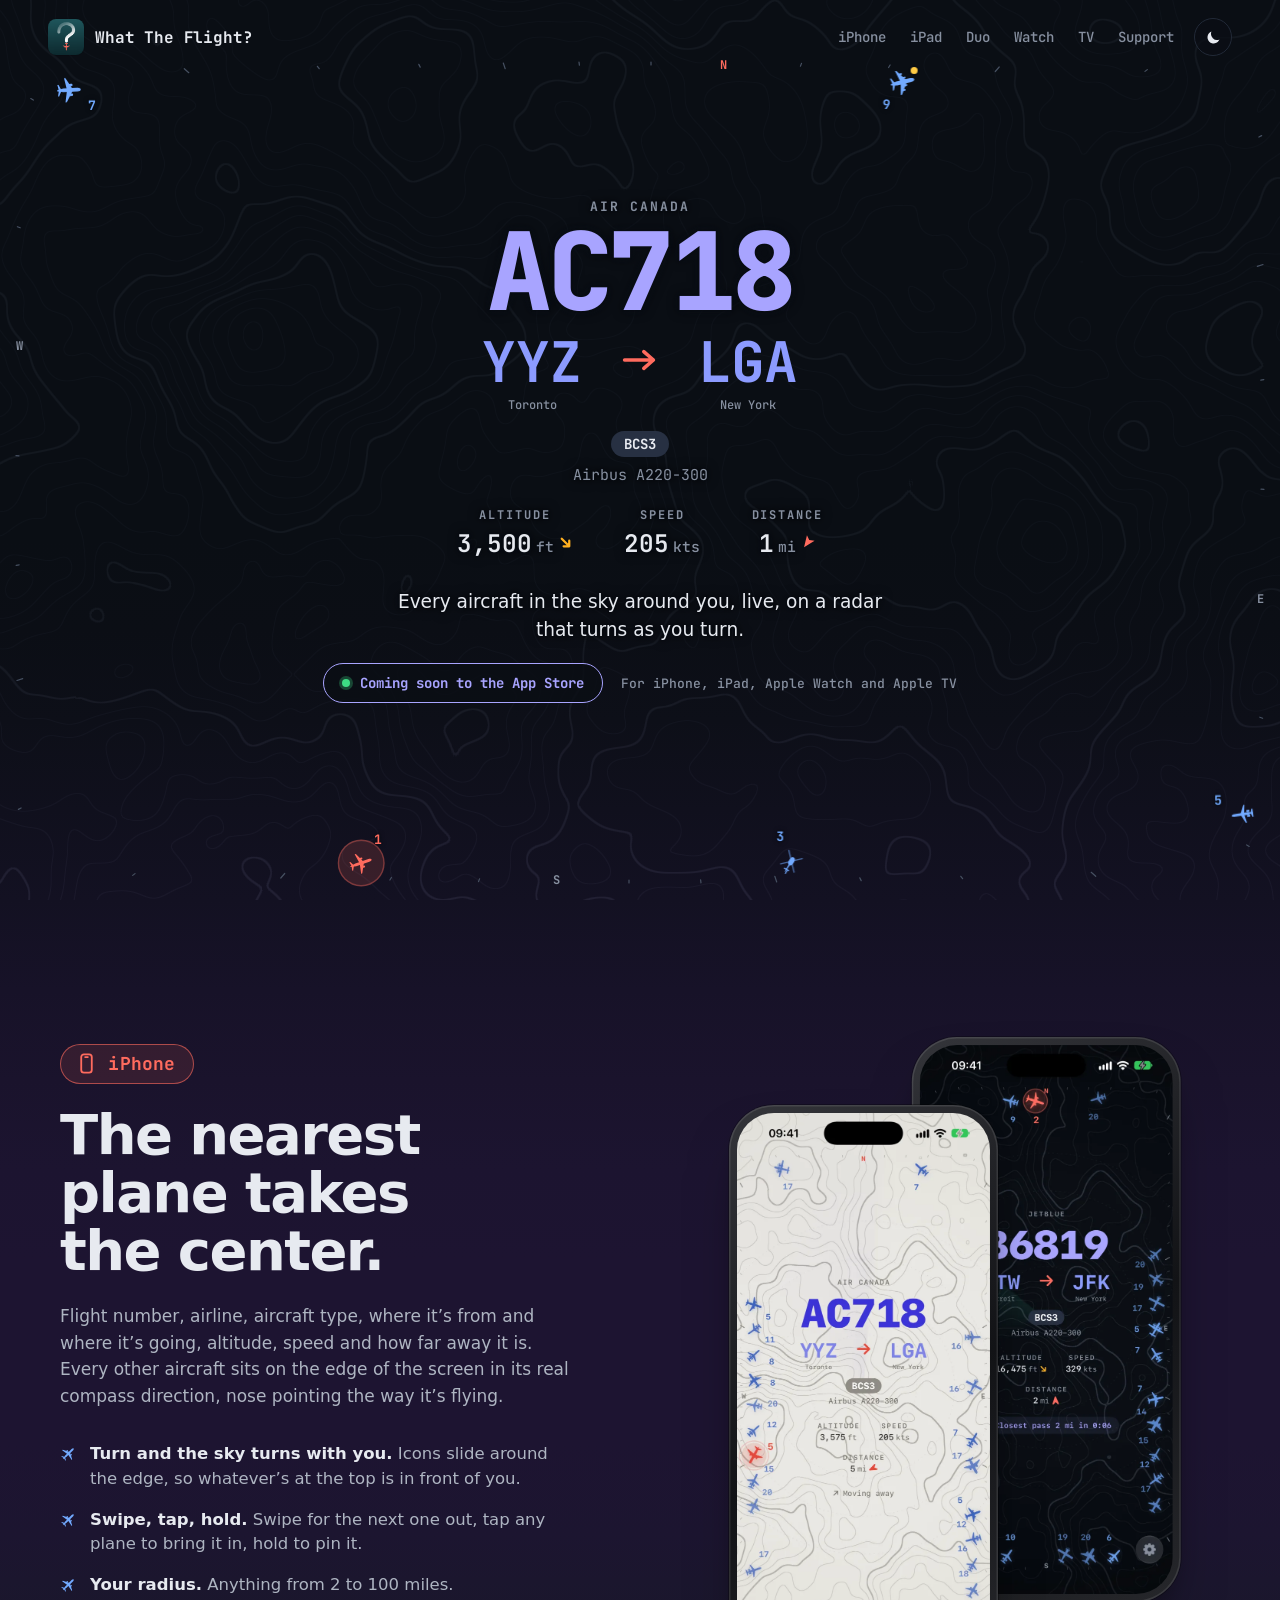
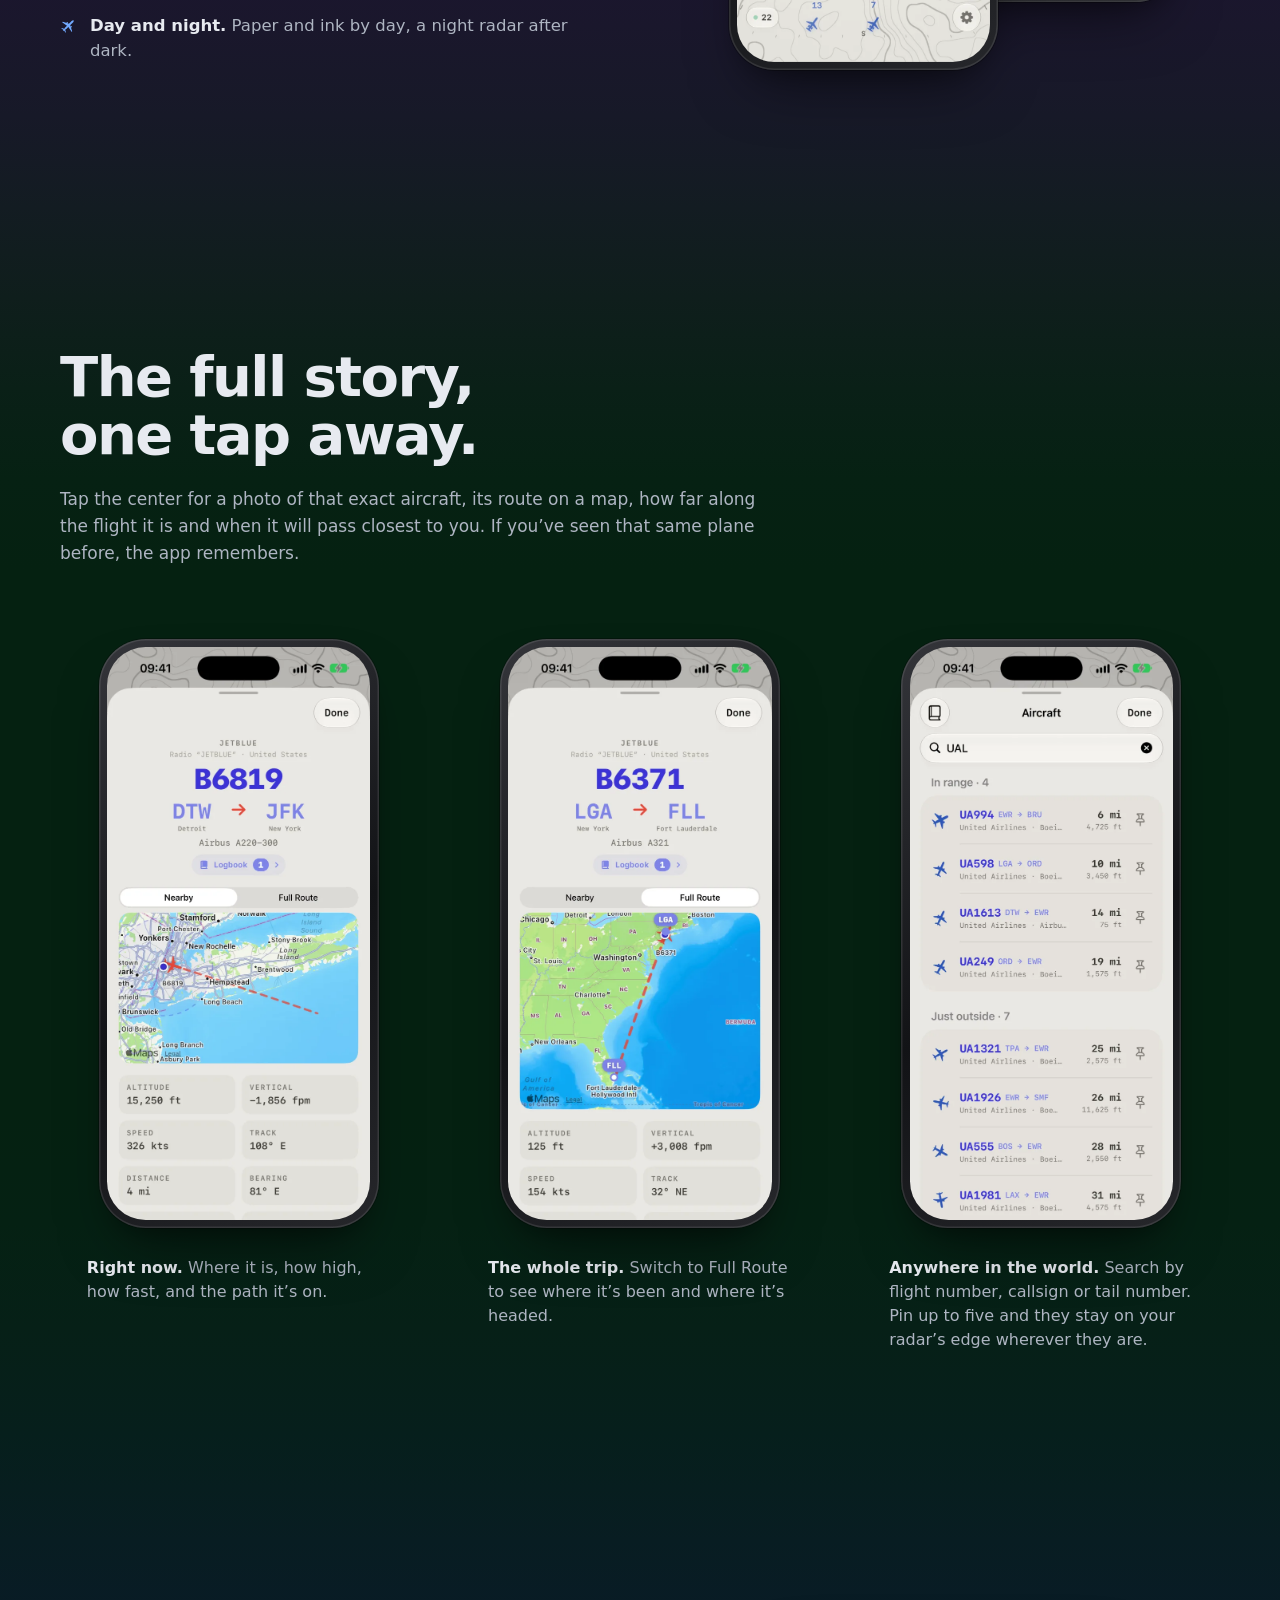
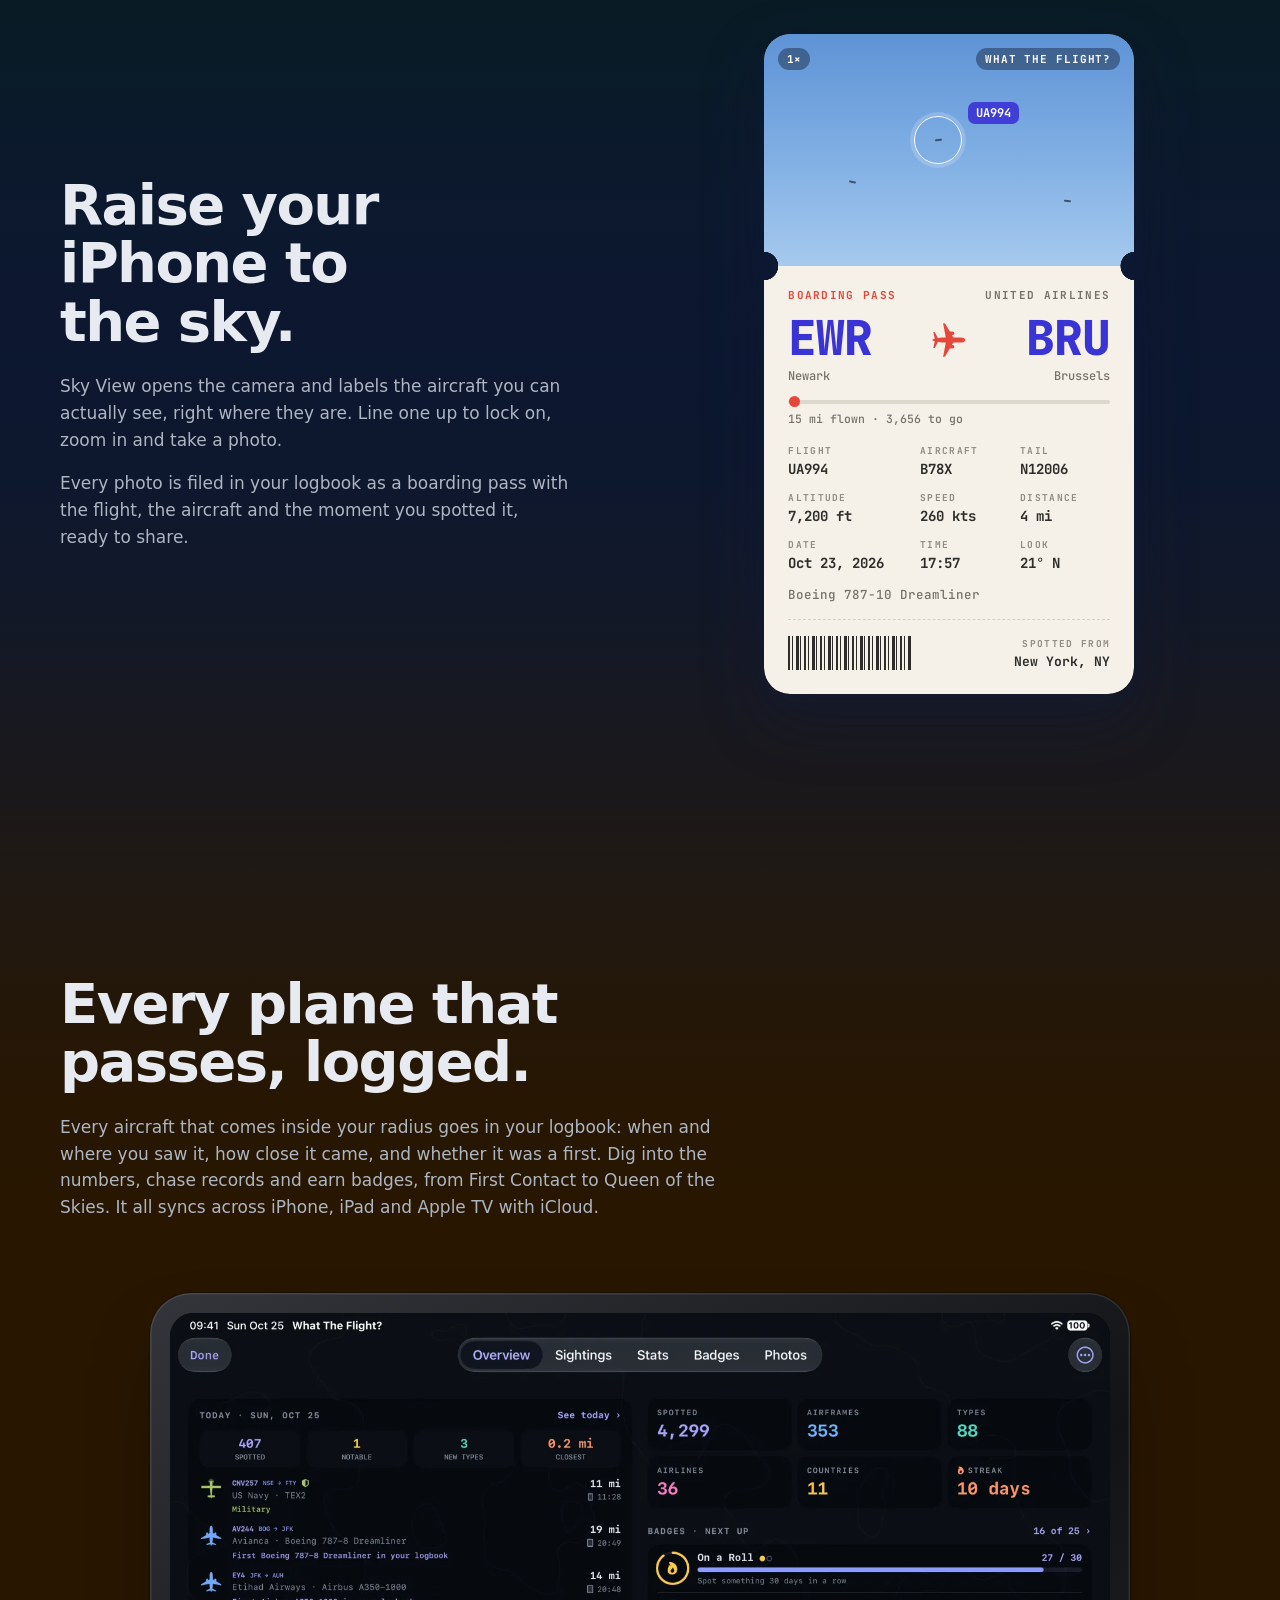
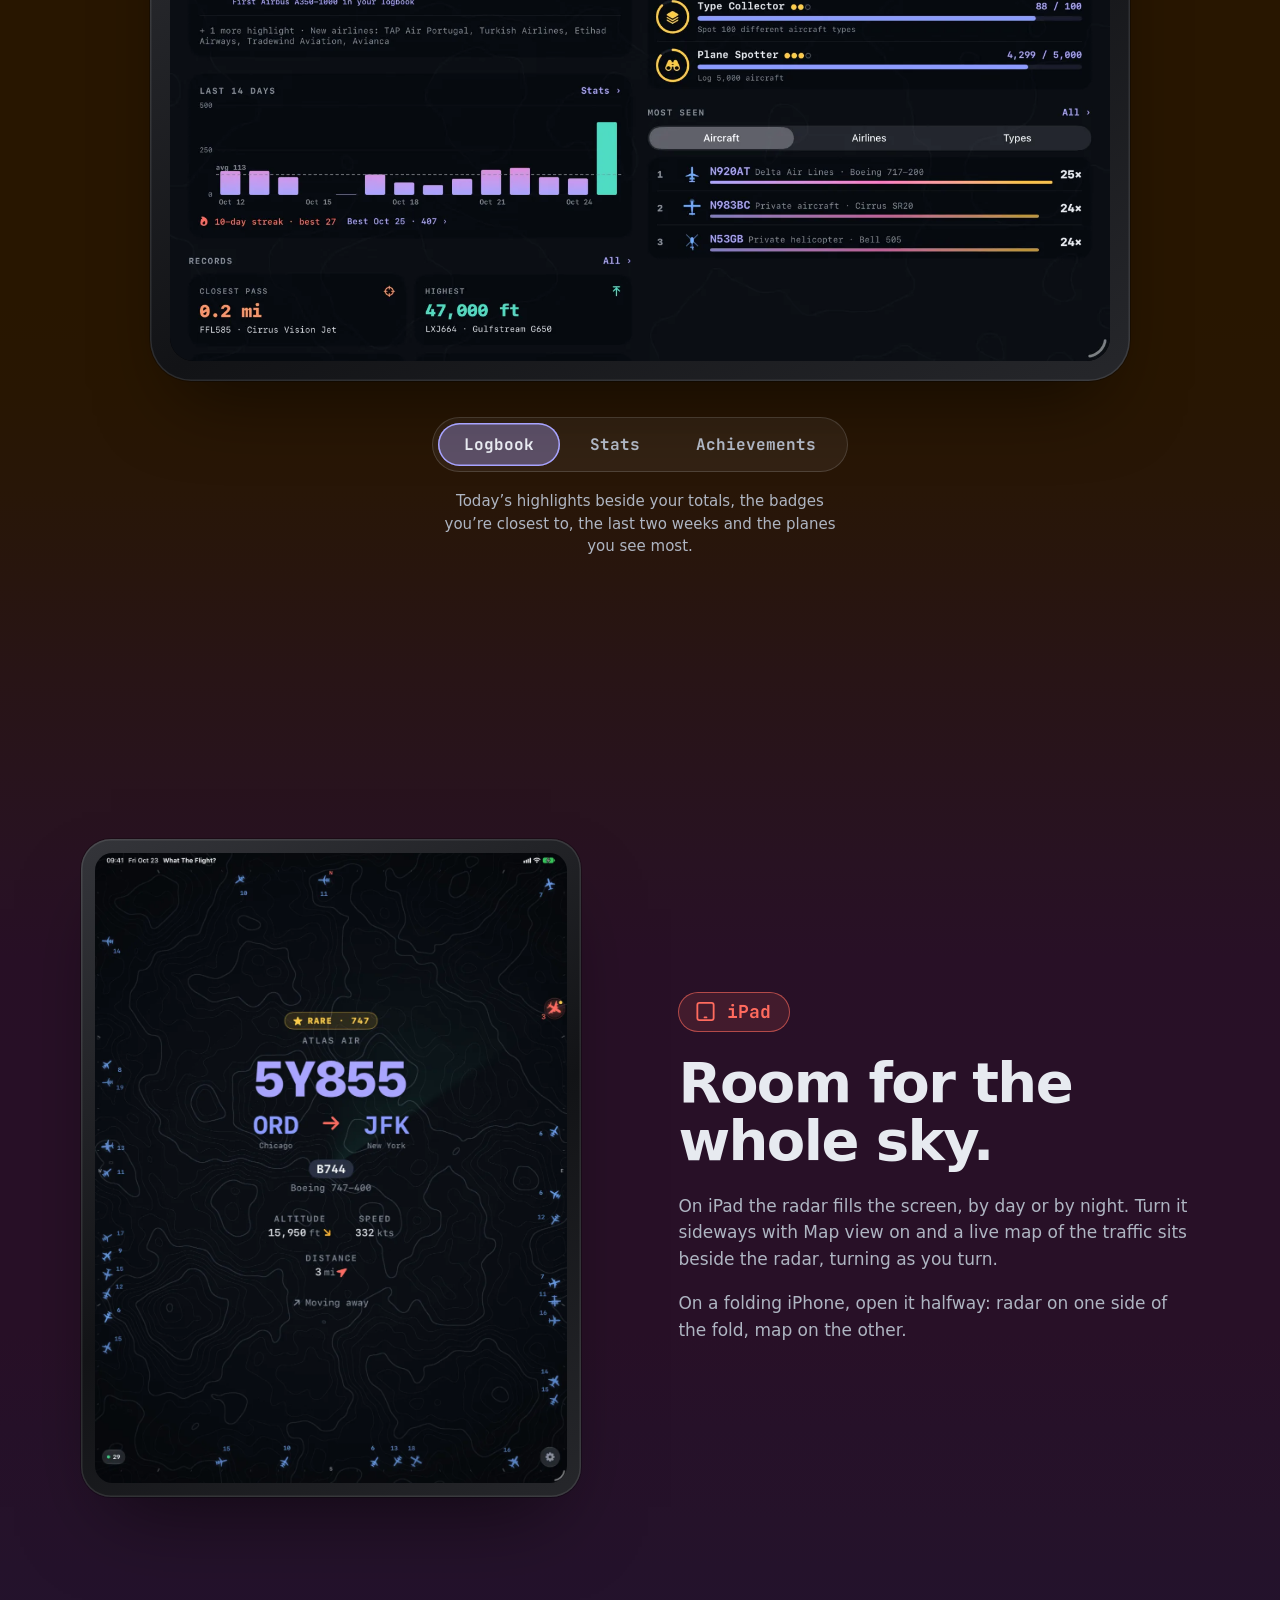
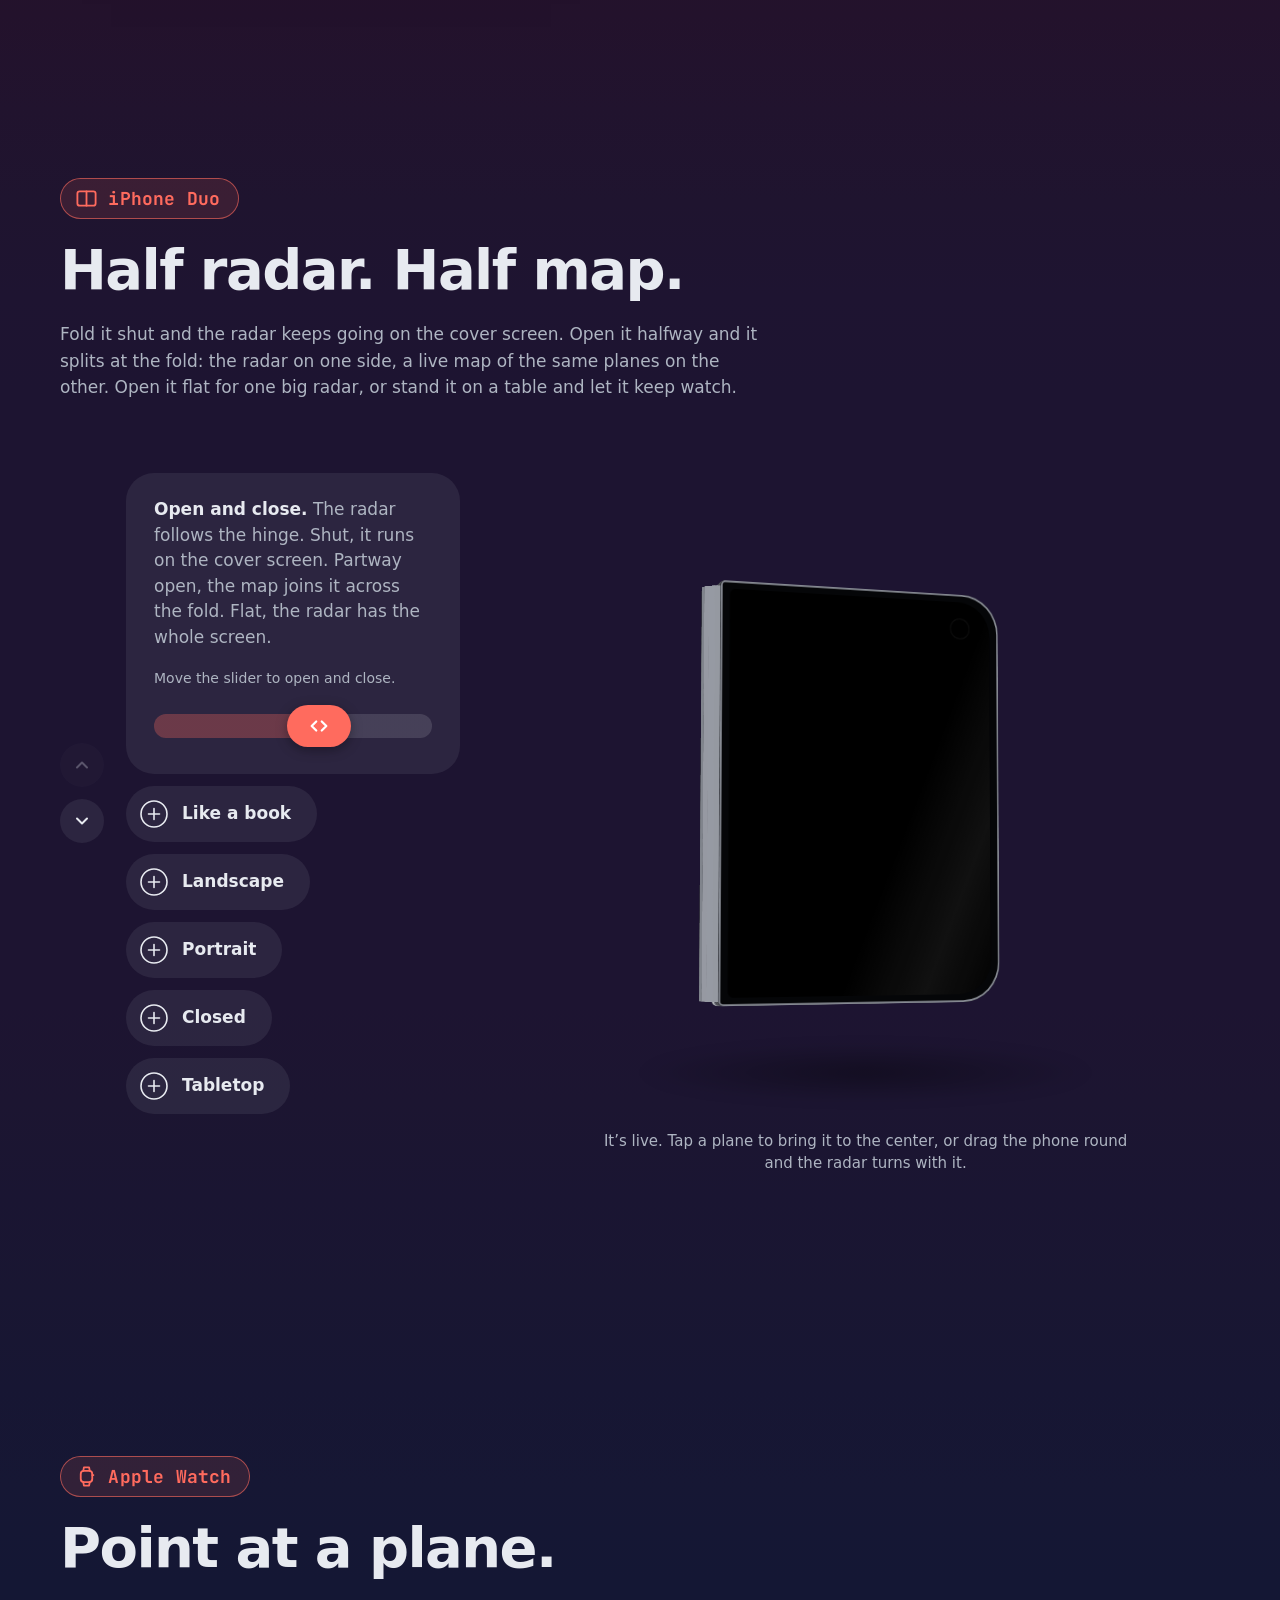
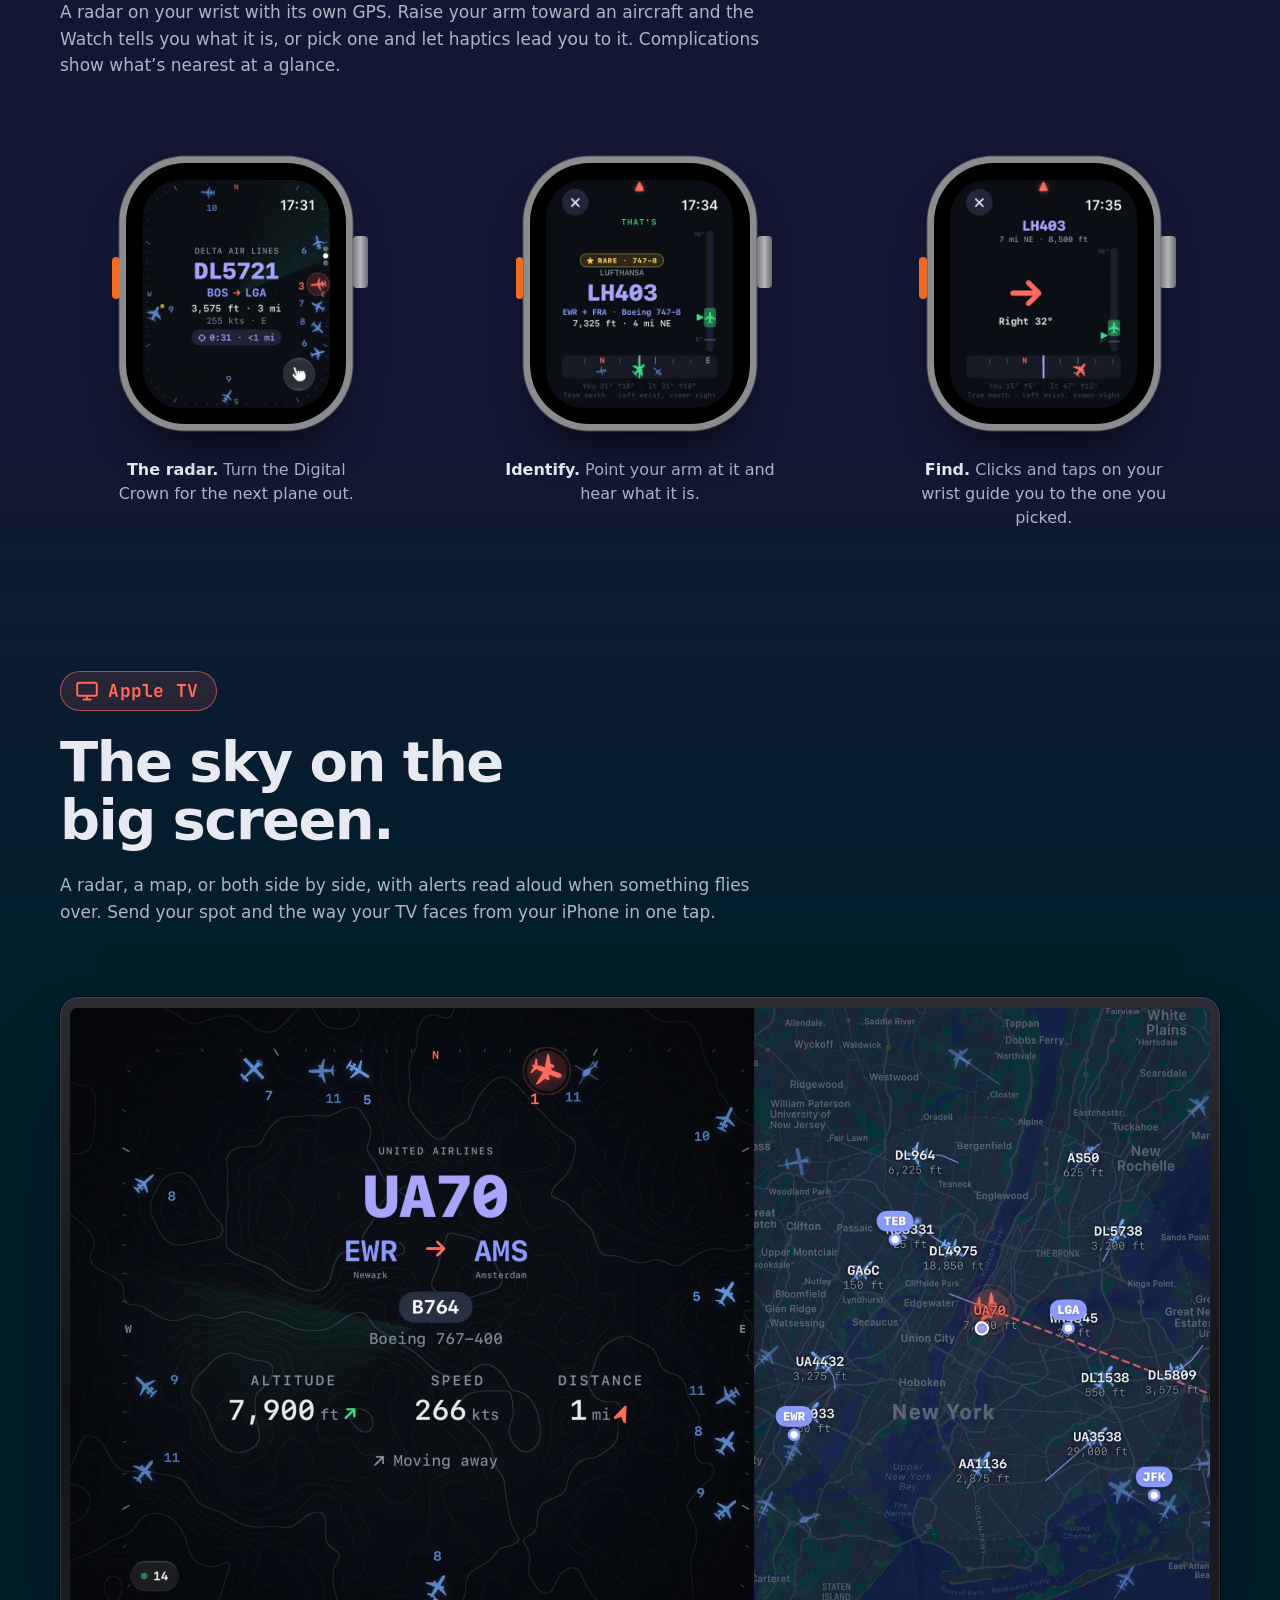
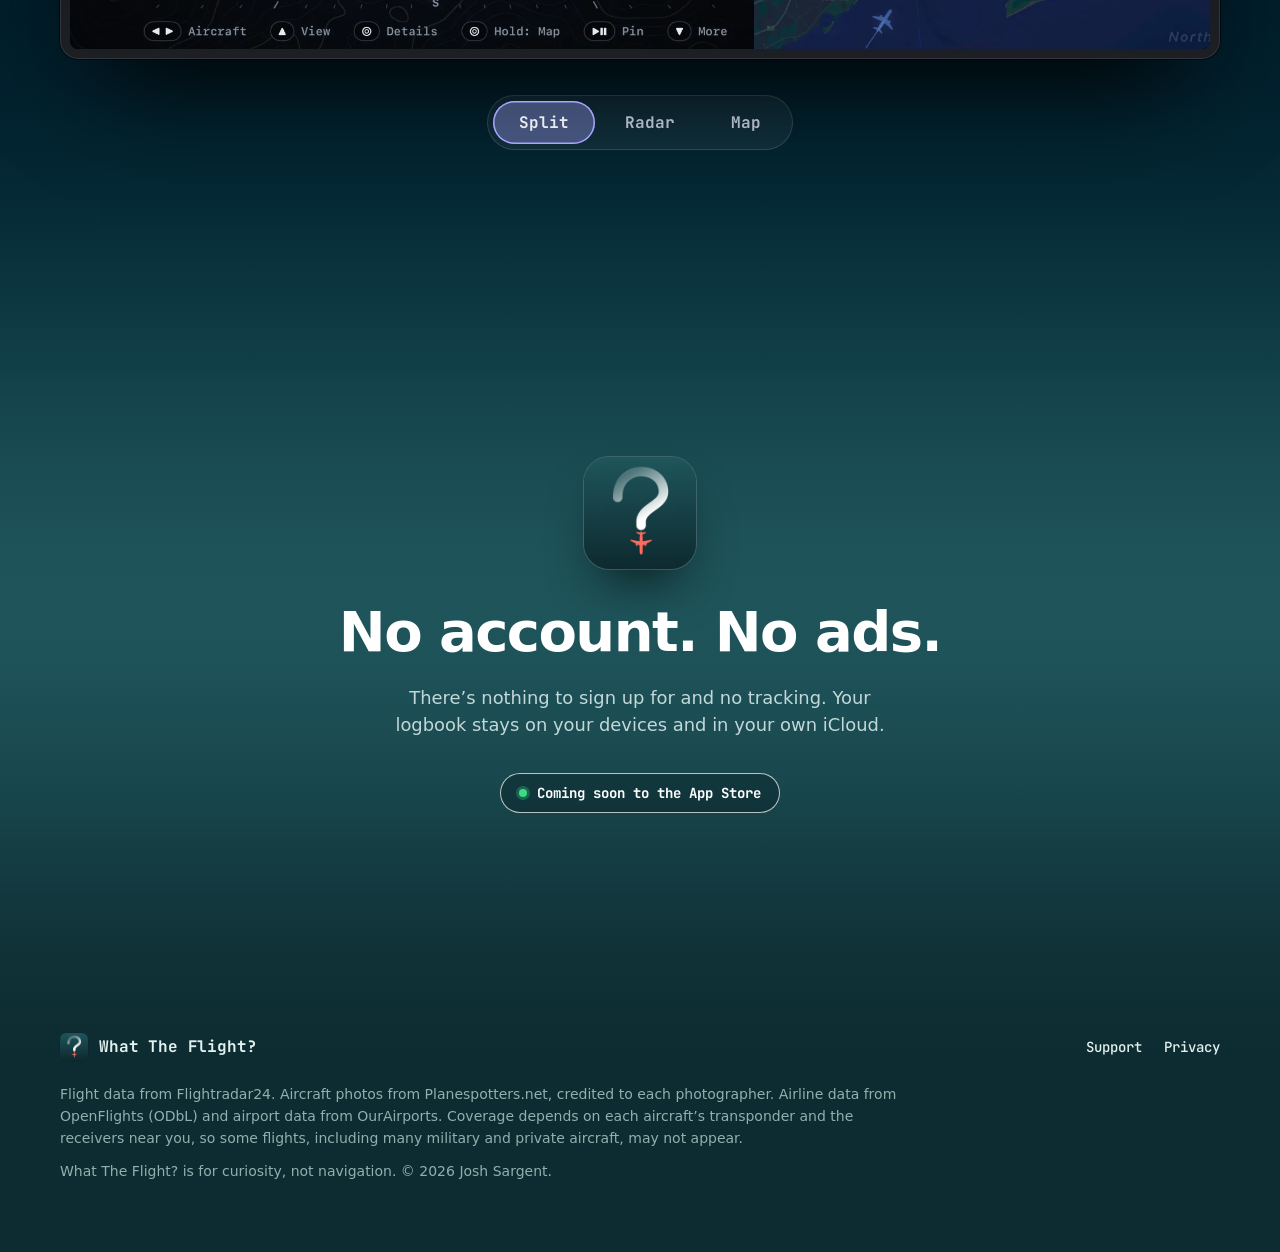
==== commit c60586c8: "iPhone Duo section; night by default, a colour per section, auto-stepping tabs The Duo in 3D with th" ====
--- a/index.html
+++ b/index.html
@@ -1,5 +1,5 @@
 <!doctype html>
-<html lang="en">
+<html lang="en" data-theme="dark">
 <head>
 <meta charset="utf-8">
 <meta name="viewport" content="width=device-width, initial-scale=1, viewport-fit=cover">
@@ -7,7 +7,7 @@
 <meta name="robots" content="noindex, nofollow">
 <title>What The Flight?</title>
 <meta name="description" content="Every aircraft in the sky around you, live, on a radar that turns as you turn. For iPhone, iPad, Apple Watch and Apple TV.">
-<meta name="color-scheme" content="light dark">
+<meta name="color-scheme" content="dark">
 <meta name="theme-color" content="#0A0E14">
 <meta property="og:title" content="What The Flight?">
 <meta property="og:description" content="Every aircraft in the sky around you, live, on a radar that turns as you turn.">
@@ -20,16 +20,17 @@
 <link rel="preconnect" href="https://fonts.googleapis.com">
 <link rel="preconnect" href="https://fonts.gstatic.com" crossorigin>
 <link rel="stylesheet" href="https://fonts.googleapis.com/css2?family=JetBrains+Mono:wght@400;500;700;800&display=swap">
-<link rel="stylesheet" href="css/site.css?v=202610242235">
+<link rel="stylesheet" href="css/site.css?v=202610252112">
+<link rel="stylesheet" href="css/duo.css?v=202610252112">
 <script>
-  // Night by default; a switch to day is remembered per browser.
-  document.documentElement.dataset.theme = 'dark';
-  try { if (localStorage.getItem('wtf.theme') === 'light') document.documentElement.dataset.theme = 'light'; } catch (e) {}
+  // Always opens at night; a switch to day lasts for this visit (this tab) only.
+  try { if (sessionStorage.getItem('wtf.theme') === 'light') document.documentElement.dataset.theme = 'light'; } catch (e) {}
 </script>
-<script src="js/glyphs.js?v=202610242235" defer></script>
-<script src="js/topography.js?v=202610242235" defer></script>
-<script src="js/radar.js?v=202610242235" defer></script>
-<script src="js/site.js?v=202610242235" defer></script>
+<script src="js/glyphs.js?v=202610252112" defer></script>
+<script src="js/topography.js?v=202610252112" defer></script>
+<script src="js/radar.js?v=202610252112" defer></script>
+<script src="js/site.js?v=202610252112" defer></script>
+<script src="js/duo.js?v=202610252112" defer></script>
 </head>
 <body>
 
@@ -54,6 +55,7 @@
     <nav class="site-nav" aria-label="Sections">
       <a href="#radar">iPhone</a>
       <a href="#ipad">iPad</a>
+      <a href="#duo">Duo</a>
       <a href="#watch">Watch</a>
       <a href="#tv">TV</a>
       <a href="support.html">Support</a>
@@ -99,10 +101,10 @@
 <main>
 
 <!-- iPhone: the radar ------------------------------------------------------------------ -->
-<section class="section radar-section" id="radar" data-band>
+<section class="section radar-section" id="radar" data-band="violet">
   <div class="wrap split">
     <div class="copy">
-      <p class="device-label">iPhone</p>
+      <p class="device-label" data-device="iphone">iPhone</p>
       <h2>The nearest plane takes the center.</h2>
       <p>Flight number, airline, aircraft type, where it’s from and where it’s going, altitude, speed and how far away it is. Every other aircraft sits on the edge of the screen in its real compass direction, nose pointing the way it’s flying.</p>
       <ul class="points">
@@ -120,7 +122,7 @@
 </section>
 
 <!-- iPhone: details and search ---------------------------------------------------------- -->
-<section class="section alt" id="details" data-band="alt">
+<section class="section" id="details" data-band="green">
   <div class="wrap">
     <div class="copy wide">
       <h2>The full story, one tap away.</h2>
@@ -194,7 +196,7 @@
 </section>
 
 <!-- Logbook ---------------------------------------------------------------------------- -->
-<section class="section" id="logbook" data-band>
+<section class="section" id="logbook" data-band="amber">
   <div class="wrap" data-switcher>
     <div class="copy wide">
       <h2>Every plane that passes, logged.</h2>
@@ -205,56 +207,19 @@
       <figure class="device tablet landscape"><img src="img/screens/logbook-overview-ipad-dark.webp" alt="The logbook on iPad: today’s highlights, including a US Navy trainer and a first Boeing 787-8 Dreamliner, beside totals for aircraft spotted, airframes, types, airlines and countries, the badges closest to unlocking, the last 14 days and the aircraft seen most often." width="1600" height="1103" loading="lazy" data-switcher-screen></figure>
     </div>
     <div class="showcase-tabs" role="tablist" aria-label="Logbook pages">
-      <button type="button" role="tab" aria-selected="true" data-src="img/screens/logbook-overview-ipad-light.webp" data-src-dark="img/screens/logbook-overview-ipad-dark.webp" data-alt="The logbook on iPad: today’s highlights, including a US Navy trainer and a first Boeing 787-8 Dreamliner, beside totals for aircraft spotted, airframes, types, airlines and countries, the badges closest to unlocking, the last 14 days and the aircraft seen most often." data-caption="Today’s highlights beside your totals, the badges you’re closest to, the last two weeks and the planes you see most."><img src="img/screens/logbook-overview-ipad-dark.webp" alt="" loading="lazy"><span>Logbook</span></button>
-      <button type="button" role="tab" aria-selected="false" data-src="img/screens/logbook-stats-ipad-light.webp" data-src-dark="img/screens/logbook-stats-ipad-dark.webp" data-alt="Stats on iPad: aircraft per day, best day, best hour and best streak, a large compass rose showing that 38% of the aircraft head east, and charts of the last 30 days and of how high they pass." data-caption="Which way they fly, when your sky is busiest and how high they pass."><img src="img/screens/logbook-stats-ipad-dark.webp" alt="" loading="lazy"><span>Stats</span></button>
-      <button type="button" role="tab" aria-selected="false" data-src="img/screens/logbook-badges-ipad-light.webp" data-src-dark="img/screens/logbook-badges-ipad-dark.webp" data-alt="Badges on iPad: 16 of 25 unlocked, the three closest to unlocking, recently unlocked badges such as Around the World, and the Milestones and Rare Birds groups." data-caption="Badges to earn, from First Contact to Queen of the Skies, and the ones you’re closest to next."><img src="img/screens/logbook-badges-ipad-dark.webp" alt="" loading="lazy"><span>Achievements</span></button>
+      <button type="button" role="tab" aria-selected="true" data-src="img/screens/logbook-overview-ipad-light.webp" data-src-dark="img/screens/logbook-overview-ipad-dark.webp" data-alt="The logbook on iPad: today’s highlights, including a US Navy trainer and a first Boeing 787-8 Dreamliner, beside totals for aircraft spotted, airframes, types, airlines and countries, the badges closest to unlocking, the last 14 days and the aircraft seen most often." data-caption="Today’s highlights beside your totals, the badges you’re closest to, the last two weeks and the planes you see most."><span>Logbook</span></button>
+      <button type="button" role="tab" aria-selected="false" data-src="img/screens/logbook-stats-ipad-light.webp" data-src-dark="img/screens/logbook-stats-ipad-dark.webp" data-alt="Stats on iPad: aircraft per day, best day, best hour and best streak, a large compass rose showing that 38% of the aircraft head east, and charts of the last 30 days and of how high they pass." data-caption="Which way they fly, when your sky is busiest and how high they pass."><span>Stats</span></button>
+      <button type="button" role="tab" aria-selected="false" data-src="img/screens/logbook-badges-ipad-light.webp" data-src-dark="img/screens/logbook-badges-ipad-dark.webp" data-alt="Badges on iPad: 16 of 25 unlocked, the three closest to unlocking, recently unlocked badges such as Around the World, and the Milestones and Rare Birds groups." data-caption="Badges to earn, from First Contact to Queen of the Skies, and the ones you’re closest to next."><span>Achievements</span></button>
     </div>
     <p class="showcase-caption" data-switcher-caption aria-live="polite">Today’s highlights beside your totals, the badges you’re closest to, the last two weeks and the planes you see most.</p>
   </div>
 </section>
 
-<!-- Alerts ----------------------------------------------------------------------------- -->
-<section class="section alt" id="alerts" data-band="alt">
+<!-- iPad --------------------------------------------------------------------------------- -->
+<section class="section" id="ipad" data-band="magenta">
   <div class="wrap split reverse">
     <div class="copy">
-      <h2>A heads-up for the good stuff.</h2>
-      <p>Get an alert when a plane is about to pass right over you, or when something unusual is around: emergency squawks, military and government flights, air ambulances and rare aircraft. Sky Watch keeps an eye on the sky for up to two hours, with a Live Activity on your Lock Screen.</p>
-    </div>
-    <figure class="device phone lockphone" aria-label="A Lock Screen with two What The Flight? alerts and the Sky Watch Live Activity">
-        <div class="lock-screen">
-          <canvas class="topo" data-topo="remaster teal" data-topo-feature="260" aria-hidden="true"></canvas>
-          <p class="lock-date">Friday, October 23</p>
-          <p class="lock-time">9:41</p>
-          <div class="lock-stack">
-            <div class="note">
-              <img src="img/icon-512.png" alt="" width="30" height="30">
-              <div><p class="note-title">B6819 overhead in 2:05</p><p>Airbus A220-300 at 16,475 ft — look E, DTW → JFK.</p></div>
-              <time>now</time>
-            </div>
-            <div class="note">
-              <img src="img/icon-512.png" alt="" width="30" height="30">
-              <div><p class="note-title">LH403 is a Boeing 747-8</p><p>Boeing 747-8, 4 mi NE at 7,325 ft.</p></div>
-              <time>3m ago</time>
-            </div>
-            <div class="activity">
-              <p class="activity-head"><svg viewBox="0 0 24 24" aria-hidden="true"><circle cx="12" cy="12" r="2.2"/><path d="M7.8 7.8a6 6 0 0 0 0 8.4M16.2 7.8a6 6 0 0 1 0 8.4M4.9 4.9a10 10 0 0 0 0 14.2M19.1 4.9a10 10 0 0 1 0 14.2"/></svg><span>Sky Watch · Central Park</span><span class="count">14 in 10 mi</span></p>
-              <div class="activity-flight">
-                <div><p class="op">Delta Air Lines</p><p><b>DL5721</b><span>BOS → LGA</span></p></div>
-                <div class="where"><b>1 mi E</b><span>3,575 ft</span></div>
-              </div>
-              <p class="activity-foot"><span>Closest pass in 0:31</span><span class="stop">Stop</span></p>
-            </div>
-          </div>
-        </div>
-    </figure>
-  </div>
-</section>
-
-<!-- iPad --------------------------------------------------------------------------------- -->
-<section class="section" id="ipad" data-band>
-  <div class="wrap split reverse">
-    <div class="copy">
-      <p class="device-label">iPad</p>
+      <p class="device-label" data-device="ipad">iPad</p>
       <h2>Room for the whole sky.</h2>
       <p>On iPad the radar fills the screen, by day or by night. Turn it sideways with Map view on and a live map of the traffic sits beside the radar, turning as you turn.</p>
       <p>On a folding iPhone, open it halfway: radar on one side of the fold, map on the other.</p>
@@ -263,13 +228,111 @@
   </div>
 </section>
 
-<!-- Night: Apple Watch and Apple TV ---------------------------------------------------- -->
-<div class="night" data-band="night">
-
-  <section class="section" id="watch">
+<!-- iPhone Duo: each way you can hold it (js/duo.js) -------------------------------------- -->
+<section class="section" id="duo" data-band="violet">
+  <div class="wrap">
+    <div class="copy wide">
+      <p class="device-label" data-device="duo">iPhone Duo</p>
+      <h2>Half radar. Half map.</h2>
+      <p>Fold it shut and the radar keeps going on the cover screen. Open it halfway and it splits at the fold: the radar on one side, a live map of the same planes on the other. Open it flat for one big radar, or stand it on a table and let it keep watch.</p>
+    </div>
+
+    <figure class="duo" id="duo-demo" aria-label="What The Flight? on iPhone Duo: pick a way to hold it to see the layout for it">
+      <div class="duo-side">
+        <div class="duo-steps">
+          <button type="button" class="duo-step" aria-label="Previous way to hold it" disabled>
+            <svg viewBox="0 0 24 24" aria-hidden="true"><path d="M6 15l6-6 6 6"/></svg>
+          </button>
+          <button type="button" class="duo-step" aria-label="Next way to hold it">
+            <svg viewBox="0 0 24 24" aria-hidden="true"><path d="M6 9l6 6 6-6"/></svg>
+          </button>
+        </div>
+        <ul class="duo-list">
+          <li class="duo-item is-open" data-pose="fold">
+            <button type="button" class="duo-pill" aria-expanded="true" aria-controls="duo-c0">
+              <svg class="duo-icon duo-icon--slide" viewBox="0 0 28 28" aria-hidden="true"><circle cx="14" cy="14" r="14"/><path d="M11.5 10l-4 4 4 4M16.5 10l4 4-4 4"/></svg>Open and close
+            </button>
+            <div class="duo-card" id="duo-c0">
+              <p><strong>Open and close.</strong> The radar follows the hinge. Shut, it runs on the cover screen. Partway open, the map joins it across the fold. Flat, the radar has the whole screen.</p>
+              <label class="duo-hint" for="duo-slider">Move the slider to open and close.</label>
+              <input class="duo-slider" id="duo-slider" type="range" min="0" max="1000" step="1" value="0" aria-valuetext="Closed">
+            </div>
+          </li>
+          <li class="duo-item" data-pose="book">
+            <button type="button" class="duo-pill" aria-expanded="false" aria-controls="duo-c1">
+              <svg class="duo-icon" viewBox="0 0 28 28" aria-hidden="true"><circle cx="14" cy="14" r="13"/><path d="M14 8.5v11M8.5 14h11"/></svg>Like a book
+            </button>
+            <div class="duo-card" id="duo-c1" hidden>
+              <p><strong>Like a book.</strong> Hold it half open and the radar takes the left page, the map the right, with the same planes on both. The buttons stand in the strip down the edge, under your thumb.</p>
+            </div>
+          </li>
+          <li class="duo-item" data-pose="flat">
+            <button type="button" class="duo-pill" aria-expanded="false" aria-controls="duo-c2">
+              <svg class="duo-icon" viewBox="0 0 28 28" aria-hidden="true"><circle cx="14" cy="14" r="13"/><path d="M14 8.5v11M8.5 14h11"/></svg>Landscape
+            </button>
+            <div class="duo-card" id="duo-c2" hidden>
+              <p><strong>Landscape.</strong> Open flat, one big radar fills the screen. Tap the map button at the top of the strip to swap in the map, with the flight on a card in the corner.</p>
+            </div>
+          </li>
+          <li class="duo-item" data-pose="tall">
+            <button type="button" class="duo-pill" aria-expanded="false" aria-controls="duo-c3">
+              <svg class="duo-icon" viewBox="0 0 28 28" aria-hidden="true"><circle cx="14" cy="14" r="13"/><path d="M14 8.5v11M8.5 14h11"/></svg>Portrait
+            </button>
+            <div class="duo-card" id="duo-c3" hidden>
+              <p><strong>Portrait.</strong> Turn it upright and the radar turns with it, the buttons in a bar along the bottom, as on iPhone.</p>
+            </div>
+          </li>
+          <li class="duo-item" data-pose="closed">
+            <button type="button" class="duo-pill" aria-expanded="false" aria-controls="duo-c4">
+              <svg class="duo-icon" viewBox="0 0 28 28" aria-hidden="true"><circle cx="14" cy="14" r="13"/><path d="M14 8.5v11M8.5 14h11"/></svg>Closed
+            </button>
+            <div class="duo-card" id="duo-c4" hidden>
+              <p><strong>Closed.</strong> Fold it shut and the cover screen picks up the radar where you left it, the buttons in the strip under the camera.</p>
+            </div>
+          </li>
+          <li class="duo-item" data-pose="table">
+            <button type="button" class="duo-pill" aria-expanded="false" aria-controls="duo-c5">
+              <svg class="duo-icon" viewBox="0 0 28 28" aria-hidden="true"><circle cx="14" cy="14" r="13"/><path d="M14 8.5v11M8.5 14h11"/></svg>Tabletop
+            </button>
+            <div class="duo-card" id="duo-c5" hidden>
+              <p><strong>Tabletop.</strong> Stand it half open on a table: the radar on the half that stands up, the map on the half lying flat. Leave it by the window and watch them go by.</p>
+            </div>
+          </li>
+        </ul>
+      </div>
+
+      <!-- The Duo, built in 3D: two halves on a hinge. The left one folds over the right and
+           carries the cover screen on its back. Each half shows its side of the inner screen. -->
+      <div class="duo-stage" aria-hidden="true">
+        <div class="duo-view">
+          <div class="duo-rig">
+            <div class="duo-half duo-half--a">
+              <i class="duo-layer" style="--k:1"></i><i class="duo-layer" style="--k:2"></i><i class="duo-layer" style="--k:3"></i><i class="duo-layer" style="--k:4"></i><i class="duo-layer" style="--k:5"></i><i class="duo-layer" style="--k:6"></i><i class="duo-layer" style="--k:7"></i><i class="duo-layer" style="--k:8"></i><i class="duo-layer" style="--k:9"></i>
+              <div class="duo-face duo-face--in"><div class="duo-screen"><canvas></canvas></div></div>
+              <div class="duo-face duo-face--out"><div class="duo-cover"><canvas></canvas><span class="duo-camera"></span></div></div>
+            </div>
+            <div class="duo-half duo-half--b">
+              <i class="duo-layer" style="--k:1"></i><i class="duo-layer" style="--k:2"></i><i class="duo-layer" style="--k:3"></i><i class="duo-layer" style="--k:4"></i><i class="duo-layer" style="--k:5"></i><i class="duo-layer" style="--k:6"></i><i class="duo-layer" style="--k:7"></i><i class="duo-layer" style="--k:8"></i><i class="duo-layer" style="--k:9"></i>
+              <div class="duo-face duo-face--in"><div class="duo-screen"><canvas></canvas></div></div>
+              <div class="duo-face duo-face--back"><span class="duo-lenses"><i></i><i></i><i></i></span></div>
+            </div>
+            <div class="duo-spine"><i></i><i></i><i></i><i></i><i></i><i></i><i></i><i></i></div>
+          </div>
+        </div>
+      </div>
+
+      <figcaption>It’s live. Tap a plane to bring it to the center, or drag the phone round and the radar turns with it.</figcaption>
+    </figure>
+  </div>
+</section>
+
+<!-- Apple Watch and Apple TV ----------------------------------------------------------- -->
+<div class="watch-tv">
+
+  <section class="section" id="watch" data-band="indigo">
     <div class="wrap">
       <div class="copy wide">
-        <p class="device-label">Apple Watch</p>
+        <p class="device-label" data-device="watch">Apple Watch</p>
         <h2>Point at a plane.</h2>
         <p>A radar on your wrist with its own GPS. Raise your arm toward an aircraft and the Watch tells you what it is, or pick one and let haptics lead you to it. Complications show what’s nearest at a glance.</p>
       </div>
@@ -290,10 +353,10 @@
     </div>
   </section>
 
-  <section class="section" id="tv">
+  <section class="section" id="tv" data-band="petrol">
     <div class="wrap" data-switcher>
       <div class="copy wide">
-        <p class="device-label">Apple TV</p>
+        <p class="device-label" data-device="tv">Apple TV</p>
         <h2>The sky on the big screen.</h2>
         <p>A radar, a map, or both side by side, with alerts read aloud when something flies over. Send your spot and the way your TV faces from your iPhone in one tap.</p>
       </div>
@@ -301,9 +364,9 @@
         <img src="img/screens/tv-split.webp" alt="Apple TV in Split view: United UA70 from Newark to Amsterdam on the radar, beside a map of New York traffic." width="2000" height="1125" loading="lazy" data-switcher-screen>
       </figure>
       <div class="tv-views" role="tablist" aria-label="Apple TV views">
-        <button type="button" role="tab" aria-selected="true" data-src="img/screens/tv-split.webp" data-alt="Apple TV in Split view: United UA70 from Newark to Amsterdam on the radar, beside a map of New York traffic."><img src="img/screens/tv-split.webp" alt="" loading="lazy"><span>Split</span></button>
-        <button type="button" role="tab" aria-selected="false" data-src="img/screens/tv-radar.webp" data-alt="The Apple TV radar: Austrian Airlines OS38 from Newark to Vienna, climbing, with about 37 aircraft around the edge."><img src="img/screens/tv-radar.webp" alt="" loading="lazy"><span>Radar</span></button>
-        <button type="button" role="tab" aria-selected="false" data-src="img/screens/tv-map.webp" data-alt="The full-screen Apple TV map with labelled traffic over New York and the UA70 card in the corner."><img src="img/screens/tv-map.webp" alt="" loading="lazy"><span>Map</span></button>
+        <button type="button" role="tab" aria-selected="true" data-src="img/screens/tv-split.webp" data-alt="Apple TV in Split view: United UA70 from Newark to Amsterdam on the radar, beside a map of New York traffic."><span>Split</span></button>
+        <button type="button" role="tab" aria-selected="false" data-src="img/screens/tv-radar.webp" data-alt="The Apple TV radar: Austrian Airlines OS38 from Newark to Vienna, climbing, with about 37 aircraft around the edge."><span>Radar</span></button>
+        <button type="button" role="tab" aria-selected="false" data-src="img/screens/tv-map.webp" data-alt="The full-screen Apple TV map with labelled traffic over New York and the UA70 card in the corner."><span>Map</span></button>
       </div>
     </div>
   </section>
--- a/css/site.css
+++ b/css/site.css
@@ -32,19 +32,9 @@
   color-scheme: light;
 }
 
-@media (prefers-color-scheme: dark) {
-  :root:not([data-theme="light"]) {
-    --paper: #0A0E14; --paper-shade: #020306; --ink: #A8A4FF; --route: #8C9BFF; --signal: #FF6B5E;
-    --caption: #8790A0; --value: #E7EAF0; --text-2: #AEB5C2; --faint: #465061; --blip: #72AAFF;
-    --chip: #273042; --chip-text: #E7EAF0; --live: #3DDC84; --warning: #FFB020; --notable: #FFCB45;
-    --military: #A9C76B; --rule: #222A38; --paper-alt: #111722; --sky-top: #0C1730; --sky-mid: #18284A; --frame-shadow: 0, 0, 0;
-    --contour: #A8B8DB; --contour-strength: 0.85;
-    color-scheme: dark;
-  }
-}
-
-:root[data-theme="dark"],
-.night {
+/* Night is the default: every page's <html> carries data-theme="dark", whatever the system
+   setting, and the day toggle only swaps it for "light". */
+:root[data-theme="dark"] {
   --paper: #0A0E14; --paper-shade: #020306; --ink: #A8A4FF; --route: #8C9BFF; --signal: #FF6B5E;
   --caption: #8790A0; --value: #E7EAF0; --text-2: #AEB5C2; --faint: #465061; --blip: #72AAFF;
   --chip: #273042; --chip-text: #E7EAF0; --live: #3DDC84; --warning: #FFB020; --notable: #FFCB45;
@@ -101,6 +91,10 @@
 }
 canvas.backdrop.is-drawn { opacity: 1; }
 
+/* How strong the backdrop's contour lines are, for the whole page: each band's --band-lines
+   is multiplied by it, so 1 is as drawn in the app. Kept low so the lines stay behind the text. */
+:root { --backdrop-lines: 0.55; }
+
 [data-band] {
   --band-paper: var(--paper);
   --band-swell: none;
@@ -109,19 +103,36 @@
   --band-lines: var(--contour-strength);
 }
 [data-band="hero"] { --band-lines: 0.55; }
-[data-band="alt"] { --band-swell: var(--paper-alt); }
 [data-band="sky"] { --band-swell: var(--sky-top); --band-lines: 0.5; }
-[data-band="night"] { --band-lines: 1; }
-/* By day, the page passes through twilight into the Apple Watch and Apple TV night. */
-:root[data-theme="light"] [data-band="night"] { --band-dusk: #7C77C6; }
+
+/* Between the night hero, Sky View's blue and the teal close, each section has a hue of its
+   own, from the app's chart tones (ChartTone in Theme.swift): violet ink, green, amber,
+   pink, then indigo and a petrol blue that carry the night down into the teal. Same lightness
+   throughout (OKLCH 0.22), so only the hue changes as you scroll; the lines are a pale tint of it. */
+[data-band="violet"]  { --band-paper: #1D1431; --band-ink: #D1C4FE; --band-lines: 1.1; }
+[data-band="green"]   { --band-paper: #052111; --band-ink: #A3DEB8; --band-lines: 1.1; }
+[data-band="amber"]   { --band-paper: #281600; --band-ink: #F1C590; --band-lines: 1.1; }
+[data-band="magenta"] { --band-paper: #281027; --band-ink: #ECBBE7; --band-lines: 1.1; }
+[data-band="indigo"]  { --band-paper: #141734; --band-ink: #C0CAFE; --band-lines: 1.1; }
+[data-band="petrol"]  { --band-paper: #011E2B; --band-ink: #92D9FB; --band-lines: 1.1; }
+/* By day the same hues as tinted paper, down to the teal close, which stays dark in both. */
+:root[data-theme="light"] [data-band="violet"]  { --band-paper: #E9E5F7; --band-ink: #50456F; --band-lines: 0.7; }
+:root[data-theme="light"] [data-band="green"]   { --band-paper: #DDEDE2; --band-ink: #2D583E; --band-lines: 0.7; }
+:root[data-theme="light"] [data-band="amber"]   { --band-paper: #F2E6D7; --band-ink: #65461D; --band-lines: 0.7; }
+:root[data-theme="light"] [data-band="magenta"] { --band-paper: #F1E3EF; --band-ink: #61405E; --band-lines: 0.7; }
+:root[data-theme="light"] [data-band="indigo"]  { --band-paper: #E3E7F8; --band-ink: #434973; --band-lines: 0.7; }
+:root[data-theme="light"] [data-band="petrol"]  { --band-paper: #D8EBF5; --band-ink: #1B546C; --band-lines: 0.7; }
 :root[data-theme="light"] .doc + [data-band="footer"] { --band-dusk: #6FA7A4; }
 [data-band="teal"] { --band-paper: #153F45; --band-swell: #1E545A; --band-ink: #DBF5F5; --band-lines: 1.25; }
 [data-band="footer"] { --band-paper: #0D2C31; --band-ink: #DBF5F5; --band-lines: 0.9; }
 [data-band="doc"] { --band-lines: 0.35; }
 
+:is([data-band="violet"], [data-band="green"], [data-band="amber"],
+    [data-band="magenta"], [data-band="indigo"], [data-band="petrol"]) { background: var(--band-paper); }
+
 /* With the backdrop drawn, the bands' own backgrounds (the fallback without JavaScript) go. */
 :root.has-backdrop body,
-:root.has-backdrop :is(.hero, .section, .night, .closing, .site-footer, .page-top) {
+:root.has-backdrop :is(.hero, .section, .closing, .site-footer, .page-top) {
   background: transparent;
   border-color: transparent;
   box-shadow: none;
@@ -327,12 +338,6 @@
    Sections */
 
 .section { position: relative; padding: clamp(84px, 11vw, 150px) 0; }
-/* Every other section sits on a slightly different paper, edged with a hairline, so each
-   one reads as its own band. */
-.section.alt {
-  background: var(--paper-alt);
-  box-shadow: inset 0 1px var(--rule), inset 0 -1px var(--rule);
-}
 .wrap { width: min(1160px, 100% - 2 * var(--gutter)); margin-inline: auto; }
 
 .copy { max-width: 32rem; }
@@ -348,11 +353,29 @@
   text-wrap: balance;
 }
 
+/* Which device a section is about: a pill with the device's outline, in the radar's red. */
 .device-label {
-  margin: 0 0 14px !important;
-  font: 700 14px var(--mono) !important;
+  display: inline-flex; align-items: center; gap: 0.55em;
+  margin: 0 0 22px !important;
+  padding: 0.42em 1em 0.42em 0.8em;
+  border: 1.5px solid color-mix(in srgb, var(--signal) 60%, transparent);
+  border-radius: 999px;
+  background: color-mix(in srgb, var(--signal) 12%, transparent);
+  font: 700 clamp(16px, 1.4vw, 19px)/1.2 var(--mono) !important;
+  letter-spacing: 0.01em;
   color: var(--signal) !important;
 }
+.device-label::before {
+  content: ""; flex: none;
+  width: 1.3em; height: 1.3em;
+  background: currentColor;
+  -webkit-mask: var(--icon) center / contain no-repeat;
+          mask: var(--icon) center / contain no-repeat;
+}
+.device-label[data-device="iphone"] { --icon: url("data:image/svg+xml,%3Csvg xmlns='http://www.w3.org/2000/svg' viewBox='0 0 24 24' fill='none' stroke='%23000' stroke-width='1.9' stroke-linecap='round' stroke-linejoin='round'%3E%3Crect x='6.5' y='2.5' width='11' height='19' rx='2.8'/%3E%3Cpath d='M10.6 5.3h2.8'/%3E%3C/svg%3E"); }
+.device-label[data-device="ipad"] { --icon: url("data:image/svg+xml,%3Csvg xmlns='http://www.w3.org/2000/svg' viewBox='0 0 24 24' fill='none' stroke='%23000' stroke-width='1.9' stroke-linecap='round' stroke-linejoin='round'%3E%3Crect x='3.5' y='3' width='17' height='18' rx='2.2'/%3E%3Cpath d='M11 18.2h2'/%3E%3C/svg%3E"); }
+.device-label[data-device="watch"] { --icon: url("data:image/svg+xml,%3Csvg xmlns='http://www.w3.org/2000/svg' viewBox='0 0 24 24' fill='none' stroke='%23000' stroke-width='1.9' stroke-linecap='round' stroke-linejoin='round'%3E%3Crect x='6' y='6.2' width='12' height='11.6' rx='3.2'/%3E%3Cpath d='M8.6 6.2 9.3 2.5h5.4l.7 3.7M8.6 17.8l.7 3.7h5.4l.7-3.7M18 10.5h1.2'/%3E%3C/svg%3E"); }
+.device-label[data-device="tv"] { --icon: url("data:image/svg+xml,%3Csvg xmlns='http://www.w3.org/2000/svg' viewBox='0 0 24 24' fill='none' stroke='%23000' stroke-width='1.9' stroke-linecap='round' stroke-linejoin='round'%3E%3Crect x='2.5' y='4' width='19' height='12.6' rx='1.8'/%3E%3Cpath d='M8.5 20.3h7M12 16.6v3.7'/%3E%3C/svg%3E"); }
 
 .points { list-style: none; margin: 32px 0 0; padding: 0; display: grid; gap: 16px; }
 .points li { position: relative; padding-left: 30px; font-size: 16.5px; line-height: 1.5; color: var(--text-2); }
@@ -562,7 +585,7 @@
 }
 
 /* ------------------------------------------------------------------------------------------
-   Logbook (an iPad with its pages as tabs underneath) and alerts */
+   Logbook (an iPad with its pages as tabs underneath) */
 
 .stage {
   container-type: inline-size;
@@ -581,75 +604,10 @@
   font-size: 15px; line-height: 1.5; text-align: center; color: var(--text-2);
 }
 
-.lockphone { --w: clamp(240px, 22vw, 290px); justify-self: center; }
-
-.lock-screen {
-  position: relative; isolation: isolate; overflow: hidden;
-  aspect-ratio: 1206 / 2622;
-  display: flex; flex-direction: column; align-items: center;
-  padding: 15% 4.5% 5%;
-  border-radius: calc(var(--w) * 0.138);
-  background: #1E545A;
-  color: #fff;
-  font-family: var(--sans);
-}
-.lock-screen canvas.topo { position: absolute; inset: 0; width: 100%; height: 100%; z-index: -1; }
-.lock-screen p { margin: 0; }
-.lock-date { font-size: calc(var(--w) * 0.054); font-weight: 600; opacity: 0.88; }
-.lock-time { font-size: calc(var(--w) * 0.26); font-weight: 700; line-height: 1; letter-spacing: -0.035em; }
-.lock-stack { width: 100%; margin-top: auto; display: grid; gap: calc(var(--w) * 0.022); }
-
-.note {
-  display: grid; grid-template-columns: auto minmax(0, 1fr) auto; gap: calc(var(--w) * 0.03);
-  padding: calc(var(--w) * 0.035);
-  border-radius: calc(var(--w) * 0.06);
-  background: rgba(246, 246, 248, 0.82);
-  -webkit-backdrop-filter: blur(16px); backdrop-filter: blur(16px);
-  color: #1d1d1f;
-  font-size: calc(var(--w) * 0.039); line-height: 1.3;
-}
-.note img { width: calc(var(--w) * 0.088); height: auto; border-radius: 23%; }
-.note-title { font-weight: 650; }
-.note time { font-size: 0.88em; color: #6e6e73; }
-
-.activity {
-  padding: calc(var(--w) * 0.04);
-  border-radius: calc(var(--w) * 0.07);
-  background: rgba(10, 14, 20, 0.88);
-  -webkit-backdrop-filter: blur(16px); backdrop-filter: blur(16px);
-  font-family: var(--mono); color: #E7EAF0;
-}
-.activity-head {
-  display: flex; align-items: center; gap: 6px;
-  font-size: calc(var(--w) * 0.034); font-weight: 700; color: #8790A0;
-}
-.activity-head svg { width: 1.3em; height: 1.3em; fill: none; stroke: #FF6B5E; stroke-width: 2; stroke-linecap: round; }
-.activity-head circle { fill: #FF6B5E; stroke: none; }
-.activity-head span:first-of-type { min-width: 0; overflow: hidden; text-overflow: ellipsis; white-space: nowrap; }
-.activity-head .count { margin-left: auto; font-weight: 600; white-space: nowrap; }
-.activity-flight { display: flex; justify-content: space-between; align-items: flex-end; margin: calc(var(--w) * 0.025) 0; }
-.activity .op { font-size: calc(var(--w) * 0.03); font-weight: 600; text-transform: uppercase; color: #8790A0; }
-.activity-flight b { font-size: calc(var(--w) * 0.078); font-weight: 800; color: #A8A4FF; }
-.activity-flight p span { margin-left: 0.5em; font-size: calc(var(--w) * 0.044); font-weight: 700; color: #8C9BFF; }
-.activity .where { text-align: right; }
-.activity .where b { display: block; font-size: calc(var(--w) * 0.05); color: #E7EAF0; }
-.activity .where span { font-size: calc(var(--w) * 0.034); color: #8790A0; }
-.activity-foot {
-  display: flex; justify-content: space-between; align-items: center;
-  font-size: calc(var(--w) * 0.036); font-weight: 700; color: #A8A4FF;
-}
-.activity .stop { padding: 0.25em 0.9em; border-radius: 999px; background: rgba(255, 107, 94, 0.18); color: #FF6B5E; }
-
-/* ------------------------------------------------------------------------------------------
-   Night: Apple Watch and Apple TV */
-
-.night {
-  --paper: #111722;
-  position: relative; isolation: isolate;
-  background: var(--paper);
-  color: var(--value);
-}
-.night #tv { padding-top: 0; }
+/* ------------------------------------------------------------------------------------------
+   Apple Watch and Apple TV: one run, the TV straight on from the Watch */
+
+.watch-tv #tv { padding-top: 0; }
 
 .watches {
   display: grid; grid-template-columns: repeat(3, minmax(0, 1fr));
@@ -659,25 +617,43 @@
 .watches figure { display: flex; flex-direction: column; align-items: center; }
 .watches figcaption { max-width: 17rem; margin-top: 34px; text-align: center; }
 
-.night .tv { margin-top: clamp(48px, 6vw, 72px); }
-.tv-views, .showcase-tabs { display: flex; flex-wrap: wrap; justify-content: center; gap: 16px; margin-top: 28px; }
+.watch-tv .tv { margin-top: clamp(48px, 6vw, 72px); }
+/* The tabs under a switcher's screen: text pills in one capsule, like the app's segmented
+   controls. The chosen pill fills with ink from the left while it's on screen and hands over
+   to the next when full (js/site.js); once someone picks a tab it just stays filled. */
+.tv-views, .showcase-tabs {
+  display: flex; gap: 4px;
+  width: fit-content; max-width: 100%;
+  margin: clamp(26px, 3vw, 36px) auto 0; padding: 5px;
+  border-radius: 999px;
+  border: 1px solid color-mix(in srgb, var(--value) 16%, transparent);
+  background: color-mix(in srgb, var(--value) 6%, transparent);
+}
 .tv-views button, .showcase-tabs button {
-  display: flex; flex-direction: column; align-items: center; gap: 9px;
-  padding: 0; border: 0; background: none; cursor: pointer;
-  font: 600 13px var(--mono); color: var(--caption);
-}
-.tv-views button:focus-visible, .showcase-tabs button:focus-visible { outline: none; }
-.tv-views img, .showcase-tabs img {
-  display: block; width: clamp(104px, 13vw, 168px); height: auto; aspect-ratio: 16 / 9; object-fit: cover;
-  border-radius: 8px; opacity: 0.5;
-  outline: 2px solid transparent; outline-offset: 3px;
-  transition: opacity 0.2s ease, outline-color 0.2s ease;
-}
-.showcase-tabs img { aspect-ratio: 1600 / 1103; }
-:is(.tv-views, .showcase-tabs) button:hover img { opacity: 0.8; }
-:is(.tv-views, .showcase-tabs) button[aria-selected="true"] img { opacity: 1; outline-color: var(--ink); }
-:is(.tv-views, .showcase-tabs) button[aria-selected="true"] span { color: var(--value); }
-:is(.tv-views, .showcase-tabs) button:focus-visible img { outline-color: var(--signal); }
+  position: relative; isolation: isolate; overflow: hidden;
+  padding: 12px 26px; border: 0; border-radius: 999px;
+  background: none; cursor: pointer;
+  font: 700 16px/1.2 var(--mono); color: var(--text-2); white-space: nowrap;
+  transition: background-color 0.2s ease, color 0.2s ease;
+}
+.tv-views button:focus-visible, .showcase-tabs button:focus-visible { outline-offset: 2px; border-radius: 999px; }
+:is(.tv-views, .showcase-tabs) button:hover { color: var(--value); background: color-mix(in srgb, var(--value) 8%, transparent); }
+:is(.tv-views, .showcase-tabs) button[aria-selected="true"] {
+  color: var(--value);
+  background: color-mix(in srgb, var(--ink) 14%, transparent);
+  box-shadow: inset 0 0 0 1.5px var(--ink);
+}
+
+.tab-progress { position: absolute; inset: 0; z-index: -1; }
+.tab-progress b {
+  display: block; height: 100%;
+  background: color-mix(in srgb, var(--ink) 24%, transparent);
+  transform: scaleX(0); transform-origin: left;
+}
+[aria-selected="true"] .tab-progress b { transform: scaleX(1); }
+.is-playing [aria-selected="true"] .tab-progress b { animation: tab-dwell var(--dwell, 6s) linear forwards; }
+.is-paused [aria-selected="true"] .tab-progress b { animation-play-state: paused; }
+@keyframes tab-dwell { from { transform: scaleX(0); } to { transform: scaleX(1); } }
 
 /* ------------------------------------------------------------------------------------------
    Close and footer */
@@ -744,11 +720,6 @@
 :root[data-theme="dark"] .summary, :root[data-theme="dark"] .contact, :root[data-theme="dark"] .doc details {
   background: color-mix(in srgb, var(--paper) 92%, #fff 8%);
 }
-@media (prefers-color-scheme: dark) {
-  :root:not([data-theme="light"]) .summary,
-  :root:not([data-theme="light"]) .contact,
-  :root:not([data-theme="light"]) .doc details { background: color-mix(in srgb, var(--paper) 92%, #fff 8%); }
-}
 .summary { padding: 20px 24px; }
 .summary p { margin: 0; }
 
@@ -779,7 +750,7 @@
 @media (max-width: 920px) {
   .split { grid-template-columns: minmax(0, 1fr); }
   .split.reverse > :first-child { order: 0; }
-  .split > .pair, .split > .tablet, .split > .pass-shadow, .split > .lockphone { margin-top: 8px; }
+  .split > .pair, .split > .tablet, .split > .pass-shadow { margin-top: 8px; }
 }
 
 @media (max-width: 760px) {
@@ -812,8 +783,8 @@
   .watches { grid-auto-columns: 70%; }
   .watches .watch { --w: 180px; }
   .pair .phone { --w: min(54vw, 230px); }
-  .lockphone { --w: min(70vw, 280px); }
   .tablet { --w: min(100%, 420px); }
+  .tv-views button, .showcase-tabs button { padding: 9px 15px; font-size: 13px; }
 }
 
 @media (max-width: 400px) {
--- a/css/duo.css
+++ b/css/duo.css
@@ -0,0 +1,255 @@
+/* iPhone Duo: the folding iPhone in 3D (js/duo.js), each way you can hold it. A list of ways
+   on the left, the one picked opened into a card (the first with the slider), and the Duo on
+   the right with the app running on its screens. */
+
+.device-label[data-device="duo"] { --icon: url("data:image/svg+xml,%3Csvg xmlns='http://www.w3.org/2000/svg' viewBox='0 0 24 24' fill='none' stroke='%23000' stroke-width='1.9' stroke-linecap='round' stroke-linejoin='round'%3E%3Crect x='2.5' y='4.5' width='19' height='15' rx='2.4'/%3E%3Cpath d='M12 4.5v15'/%3E%3C/svg%3E"); }
+
+/* A hard drag can swing the Duo's near edge past the window: clip it there, sideways only. */
+#duo { overflow-x: clip; }
+
+.duo {
+  --duo-fill: color-mix(in srgb, var(--value) 8%, transparent);
+  --duo-fill-hover: color-mix(in srgb, var(--value) 13%, transparent);
+  display: grid;
+  grid-template-columns: minmax(0, 400px) minmax(0, 1fr);
+  grid-template-areas: "side stage" ". caption";
+  align-items: center;
+  gap: 8px clamp(24px, 4vw, 64px);
+  margin-top: clamp(40px, 5vw, 64px);
+}
+
+/* ------------------------------------------------------------------------------------------
+   The list: a pill for each way, the one picked opened into a card. */
+
+.duo-side { grid-area: side; display: grid; grid-template-columns: 44px minmax(0, 1fr); align-items: center; gap: clamp(14px, 2vw, 22px); }
+.duo-steps { display: grid; gap: 12px; }
+.duo-step {
+  display: grid; place-items: center; width: 44px; height: 44px; padding: 0;
+  border: 0; border-radius: 50%; background: var(--duo-fill); color: var(--value); cursor: pointer;
+  transition: opacity 0.2s ease, background-color 0.2s ease;
+}
+.duo-step:hover:not(:disabled) { background: var(--duo-fill-hover); }
+.duo-step svg { width: 20px; height: 20px; fill: none; stroke: currentColor; stroke-width: 2.4; stroke-linecap: round; stroke-linejoin: round; }
+.duo-step:disabled { opacity: 0.3; cursor: default; }
+
+.duo-list { display: grid; justify-items: start; gap: 12px; margin: 0; padding: 0; list-style: none; container-type: inline-size; }
+.duo-item { max-width: 100%; border-radius: 28px; background: var(--duo-fill); overflow: hidden; transition: background-color 0.2s ease; }
+.duo-item:not(.is-open):hover { background: var(--duo-fill-hover); }
+.duo-pill {
+  display: flex; align-items: center; gap: 14px; min-height: 56px; padding: 0 26px 0 14px;
+  border: 0; border-radius: inherit; background: none; color: var(--value); cursor: pointer;
+  font: 600 17px/1.2 var(--sans); white-space: nowrap;
+}
+.duo-pill:focus-visible { outline-offset: -3px; border-radius: 28px; }
+.duo-item.is-open .duo-pill { display: none; }
+.duo-icon { flex: none; width: 28px; height: 28px; fill: none; stroke: currentColor; stroke-width: 1.6; stroke-linecap: round; stroke-linejoin: round; }
+.duo-icon--slide circle { fill: var(--signal); stroke: none; }
+.duo-icon--slide path { stroke: #fff; stroke-width: 2; }
+
+.duo-card { display: grid; gap: 14px; width: min(100cqw, 400px); padding: 24px 28px 26px; }
+.duo-card[hidden] { display: none; }
+.duo-card:focus { outline: none; }
+.duo-card p { margin: 0; color: var(--text-2); font-size: 17px; line-height: 1.5; text-wrap: pretty; }
+.duo-card strong { color: var(--value); font-weight: 600; }
+.duo-hint { margin-top: 4px; color: var(--text-2); font-size: 14px; }
+
+/* The slider, as Apple's: a wide red knob with ‹ › on a soft track. */
+.duo-slider {
+  --knob: url("data:image/svg+xml,%3Csvg xmlns='http://www.w3.org/2000/svg' viewBox='0 0 24 24' fill='none' stroke='%23fff' stroke-width='2.4' stroke-linecap='round' stroke-linejoin='round'%3E%3Cpath d='M9 7l-5 5 5 5M15 7l5 5-5 5'/%3E%3C/svg%3E");
+  --fill: 0%;
+  -webkit-appearance: none; appearance: none;
+  display: block; width: 100%; height: 44px; margin: 0;
+  background: none; cursor: grab; touch-action: pan-y;
+}
+.duo-slider:active { cursor: grabbing; }
+.duo-slider::-webkit-slider-runnable-track {
+  height: 24px; border-radius: 999px;
+  background: linear-gradient(90deg, color-mix(in srgb, var(--signal) 30%, transparent) var(--fill), color-mix(in srgb, var(--value) 14%, transparent) var(--fill));
+}
+.duo-slider::-moz-range-track { height: 24px; border-radius: 999px; background: color-mix(in srgb, var(--value) 14%, transparent); }
+.duo-slider::-moz-range-progress { height: 24px; border-radius: 999px; background: color-mix(in srgb, var(--signal) 30%, transparent); }
+.duo-slider::-webkit-slider-thumb {
+  -webkit-appearance: none; appearance: none;
+  width: 64px; height: 42px; margin-top: -9px; border: 0; border-radius: 999px;
+  background: var(--signal) var(--knob) center / 22px no-repeat;
+  box-shadow: 0 3px 12px rgba(0, 0, 0, 0.35);
+  transition: transform 0.15s ease;
+}
+.duo-slider:active::-webkit-slider-thumb { transform: scale(1.06); }
+.duo-slider::-moz-range-thumb {
+  width: 64px; height: 42px; border: 0; border-radius: 999px;
+  background: var(--signal) var(--knob) center / 22px no-repeat;
+  box-shadow: 0 3px 12px rgba(0, 0, 0, 0.35);
+}
+.duo-slider:focus-visible { outline: none; }
+.duo-slider:focus-visible::-webkit-slider-thumb { outline: 2px solid var(--value); outline-offset: 3px; }
+.duo-slider:focus-visible::-moz-range-thumb { outline: 2px solid var(--value); outline-offset: 3px; }
+
+.duo > figcaption {
+  grid-area: caption; justify-self: center; max-width: 34rem;
+  font-size: 15px; line-height: 1.5; text-align: center; color: var(--text-2);
+}
+
+/* ------------------------------------------------------------------------------------------
+   The Duo: two halves on a hinge, in 3D. Sizes are in the stage's width: the inner screen
+   (951 × 669 pt) with its bezel, the cover screen (466 × 678 pt) on the left half's back. */
+
+.duo-stage {
+  grid-area: stage;
+  position: relative; container-type: inline-size; aspect-ratio: 1.08;
+  cursor: grab; touch-action: pan-y;
+  -webkit-user-select: none; user-select: none; -webkit-tap-highlight-color: transparent;
+}
+.duo-stage.is-dragging { cursor: grabbing; }
+.duo-view {
+  position: absolute; inset: 0; perspective: 240cqw;
+  --dw: 84cqw;                               /* open, side to side */
+  --b: calc(var(--dw) * 0.012);              /* the bezel */
+  --sw: calc(var(--dw) - var(--b) * 2);      /* the inner screen */
+  --sh: calc(var(--sw) * 669 / 951);
+  --dh: calc(var(--sh) + var(--b) * 2);
+  --hw: calc(var(--dw) / 2);                 /* a half */
+  --t: calc(var(--dw) * 0.026);              /* a half's thickness (duo.js uses the same) */
+  --r: calc(var(--dw) * 0.068);              /* the outer corners */
+  --rh: calc(var(--dw) * 0.008);             /* the corners at the hinge */
+  --rs: calc(var(--sw) * 0.056);             /* the inner screen's corners */
+  --ob: calc(var(--dw) * 0.014);             /* the cover screen's bezel */
+}
+/* A soft shadow on the ground below, so it floats rather than hangs. */
+.duo-view::before {
+  content: ""; position: absolute; left: 18%; right: 18%; bottom: 3%; height: 9%;
+  border-radius: 50%;
+  background: radial-gradient(closest-side, rgba(0, 0, 0, 0.32), transparent);
+  filter: blur(6px);
+}
+.duo-rig { position: absolute; left: 50%; top: 50%; transform-style: preserve-3d; will-change: transform; }
+.duo-half { position: absolute; top: calc(var(--dh) / -2); width: var(--hw); height: var(--dh); transform-style: preserve-3d; }
+/* The left half turns on the hinge (a pixel in front of the right one, so shut it lies on top). */
+.duo-half--a { left: calc(var(--hw) * -1); transform-origin: 100% 50% 1px; will-change: transform; }
+.duo-half--b { left: 0; }
+
+/* The frame: the half's outline stacked through its thickness, polished titanium, a bright
+   line in the middle where it catches the light, darker as it turns away (--edge). */
+.duo-layer {
+  position: absolute; inset: 0;
+  background: color-mix(in srgb, var(--m), #05060a calc(var(--edge, 0.2) * 100%));
+  transform: translateZ(calc(var(--t) * var(--k) / -10));
+}
+.duo-layer:nth-child(1), .duo-layer:nth-child(9) { --m: #6c707a; }
+.duo-layer:nth-child(2), .duo-layer:nth-child(8) { --m: #9a9ea8; }
+.duo-layer:nth-child(3), .duo-layer:nth-child(7) { --m: #c4c7ce; }
+.duo-layer:nth-child(4), .duo-layer:nth-child(6) { --m: #dfe1e6; }
+.duo-layer:nth-child(5) { --m: #f2f3f6; }
+
+.duo-face { position: absolute; inset: 0; -webkit-backface-visibility: hidden; backface-visibility: hidden; }
+.duo-half--a :is(.duo-layer, .duo-face--in), .duo-half--b .duo-face--back { border-radius: var(--r) var(--rh) var(--rh) var(--r); }
+.duo-half--b :is(.duo-layer, .duo-face--in), .duo-half--a .duo-face--out { border-radius: var(--rh) var(--r) var(--r) var(--rh); }
+.duo-face--in, .duo-face--out { background: #050608; box-shadow: inset 0 0 0 calc(var(--dw) * 0.003) #8e929b; }
+.duo-face--out, .duo-face--back { transform: translateZ(calc(var(--t) * -1)) rotateY(180deg); }
+.duo-face--back {
+  background:
+    radial-gradient(120% 90% at 20% 0%, rgba(255, 255, 255, 0.16), transparent 55%),
+    linear-gradient(150deg, #c9ccd3, #9a9ea7 55%, #b7bac2);
+  box-shadow: inset 0 0 0 calc(var(--dw) * 0.003) #e6e8ec;
+}
+/* Light from the top left: a face turned away from it darkens (duo.js sets --shade). */
+.duo-face::after {
+  content: ""; position: absolute; inset: 0; z-index: 3; border-radius: inherit;
+  background: #000; opacity: var(--shade, 0); pointer-events: none;
+}
+
+.duo-screen { position: absolute; top: var(--b); bottom: var(--b); overflow: hidden; background: #000; }
+.duo-half--a .duo-screen { left: var(--b); right: 0; border-radius: var(--rs) 0 0 var(--rs); }
+.duo-half--b .duo-screen { left: 0; right: var(--b); border-radius: 0 var(--rs) var(--rs) 0; }
+.duo-screen canvas, .duo-cover canvas { position: absolute; inset: 0; display: block; width: 100%; height: 100%; }
+/* The crease in the glass (deeper as it folds, --crease), and a sheen that slides across as the Duo turns (--sheen). */
+.duo-screen::before {
+  content: ""; position: absolute; inset: 0; z-index: 1; pointer-events: none;
+  background: linear-gradient(112deg, transparent 38%, rgba(255, 255, 255, 0.07) 47%, rgba(255, 255, 255, 0.02) 53%, transparent 60%);
+  background-size: 300% 100%;
+  background-position: calc(50% + var(--sheen, 0%)) 0;
+}
+.duo-screen::after {
+  content: ""; position: absolute; top: 0; bottom: 0; z-index: 2; width: calc(var(--dw) * 0.012); pointer-events: none;
+  background: linear-gradient(90deg, transparent, rgba(0, 0, 0, var(--crease, 0.2)));
+}
+.duo-half--a .duo-screen::after { right: 0; }
+.duo-half--b .duo-screen::after { left: 0; transform: scaleX(-1); }
+
+/* The cover screen: 466 × 678 pt, the hinge on its left, the camera a hole at the top of the
+   strip down its right side. */
+.duo-cover {
+  position: absolute; top: var(--ob); left: 50%; transform: translateX(-50%);
+  height: calc(var(--dh) - var(--ob) * 2); aspect-ratio: 466 / 678; overflow: hidden;
+  border-radius: 2% 12.5% 12.5% 2% / 1.4% 8.6% 8.6% 1.4%;
+  background: #000;
+}
+.duo-cover::before {
+  content: ""; position: absolute; inset: 0; z-index: 1; pointer-events: none;
+  background: linear-gradient(112deg, transparent 38%, rgba(255, 255, 255, 0.07) 47%, rgba(255, 255, 255, 0.02) 53%, transparent 60%);
+  background-size: 300% 100%;
+  background-position: calc(50% - var(--sheen, 0%)) 0;
+}
+.duo-camera {
+  position: absolute; left: 88.2%; top: 6.9%; z-index: 2;
+  width: 7.9%; aspect-ratio: 1; transform: translate(-50%, -50%);
+  border-radius: 50%; background: #000;
+  box-shadow: inset 0 0 0 1px rgba(255, 255, 255, 0.06);
+}
+
+/* The cameras on the right half's back, top left as you look at it. */
+.duo-lenses {
+  position: absolute; left: 7%; top: 4.5%;
+  width: 38%; aspect-ratio: 1; border-radius: 26%;
+  background: linear-gradient(150deg, #d6d8de, #a5a9b2);
+  box-shadow: 0 0 0 calc(var(--dw) * 0.002) rgba(0, 0, 0, 0.18), 0 calc(var(--dw) * 0.004) calc(var(--dw) * 0.01) rgba(0, 0, 0, 0.25);
+}
+.duo-lenses i {
+  position: absolute; width: 40%; aspect-ratio: 1; border-radius: 50%;
+  background: radial-gradient(circle at 40% 38%, #3a4258 0 14%, #0b0d14 34%, #1c1f29 58%, #4b4f5a 62%, #20232b 70%);
+  box-shadow: 0 0 0 calc(var(--dw) * 0.0025) #7e828c;
+}
+.duo-lenses i:nth-child(1) { left: 8%; top: 8%; }
+.duo-lenses i:nth-child(2) { left: 8%; bottom: 8%; }
+.duo-lenses i:nth-child(3) { right: 12%; top: 50%; width: 15%; transform: translateY(-50%); background: #f4efe2; box-shadow: none; }
+
+/* The spine: strips round the hinge, between the backs (duo.js turns and sizes them). */
+.duo-spine { position: absolute; left: 0; top: 0; transform-style: preserve-3d; }
+.duo-spine i {
+  position: absolute; left: 0; top: calc(var(--dh) / -2 + var(--rh)); height: calc(var(--dh) - var(--rh) * 2);
+  background: color-mix(in srgb, #a3a7b0, #05060a calc((var(--shade, 0.2) * 1.4 + 0.08) * 100%));
+  backface-visibility: visible;
+  transform-origin: 50% 50%;
+  translate: -50% 0;
+}
+.duo-spine i[hidden] { display: none; }
+
+/* ------------------------------------------------------------------------------------------
+   Smaller screens: the Duo on top with the ways to hold it as a row of chips right under it,
+   so it stays in sight as you pick one, and the chosen one's card below the chips. */
+
+@media (max-width: 920px) {
+  .duo {
+    grid-template-columns: minmax(0, 1fr);
+    grid-template-areas: "stage" "side" "caption";
+    gap: 14px;
+  }
+  .duo-stage { width: min(100%, 560px); justify-self: center; }
+  .duo-side { grid-template-columns: minmax(0, 1fr); width: min(100%, 560px); justify-self: center; }
+  .duo-steps { display: none; }
+  .duo-list { display: flex; flex-wrap: wrap; justify-content: center; gap: 8px; }
+  .duo-item { display: contents; }
+  .duo-pill, .duo-item.is-open .duo-pill {
+    display: flex; gap: 9px; min-height: 42px; padding: 0 16px 0 9px;
+    border-radius: 999px; background: var(--duo-fill); font-size: 15px;
+    transition: background-color 0.2s ease, color 0.2s ease;
+  }
+  .duo-item .duo-pill[aria-expanded="true"] { background: color-mix(in srgb, var(--signal) 24%, transparent); }
+  .duo-icon { width: 24px; height: 24px; }
+  .duo-card {
+    order: 1; flex-basis: 100%; width: auto; margin-top: 6px;
+    padding: 20px 22px 22px; border-radius: 26px; background: var(--duo-fill);
+  }
+  .duo-card p { font-size: 16px; }
+  .duo > figcaption { margin-top: 4px; }
+}
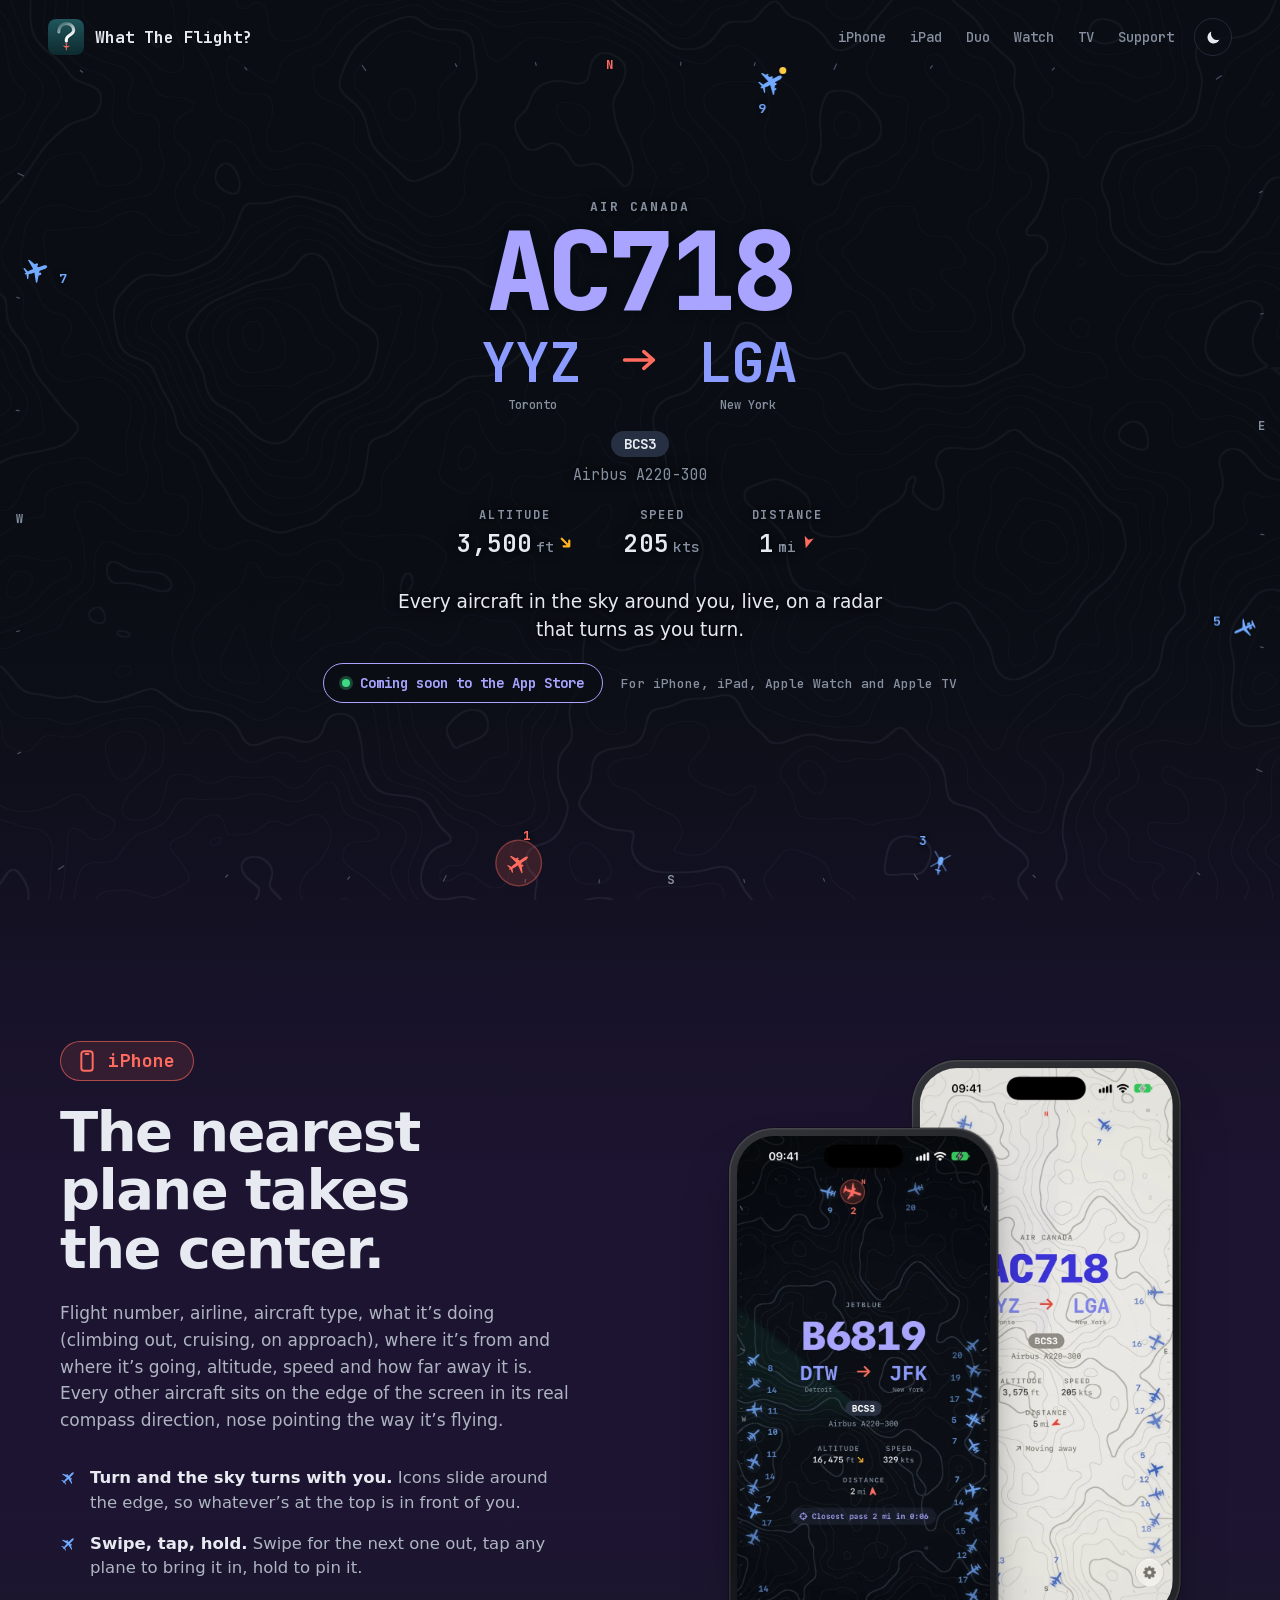
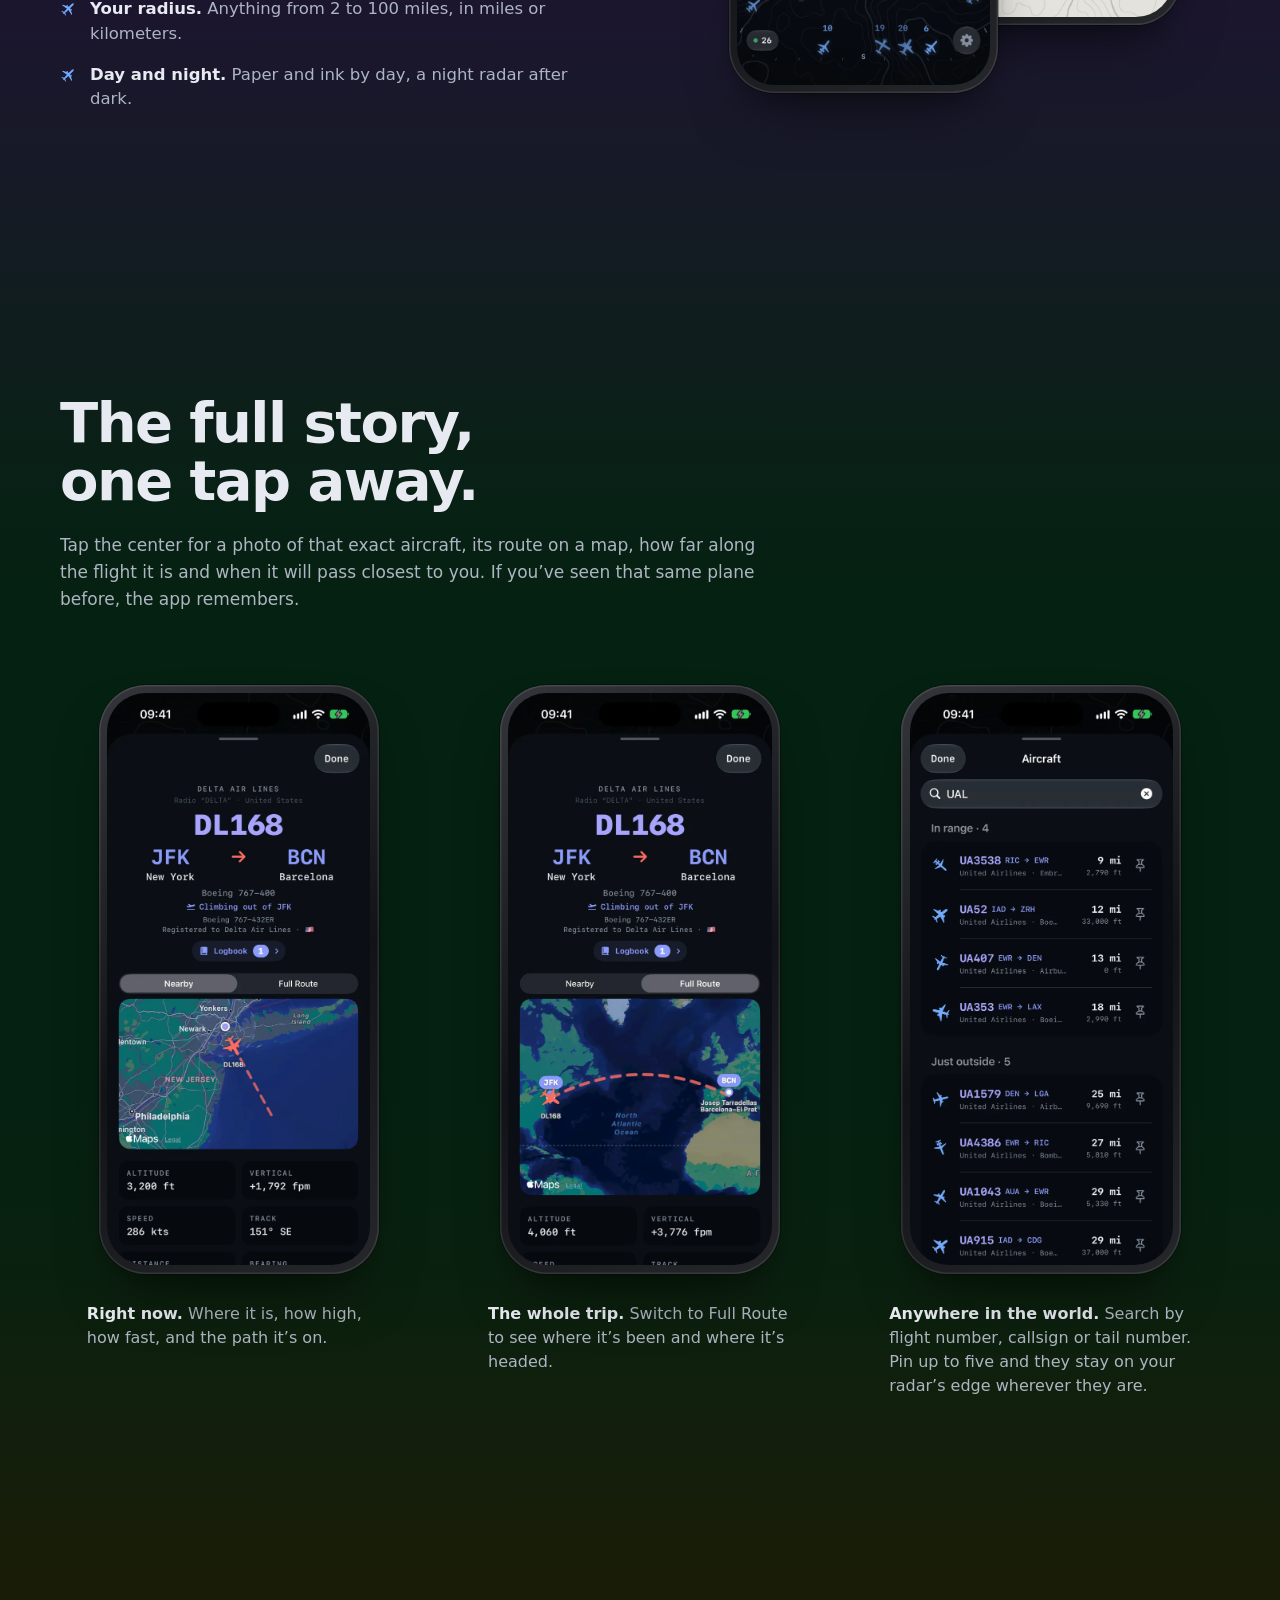
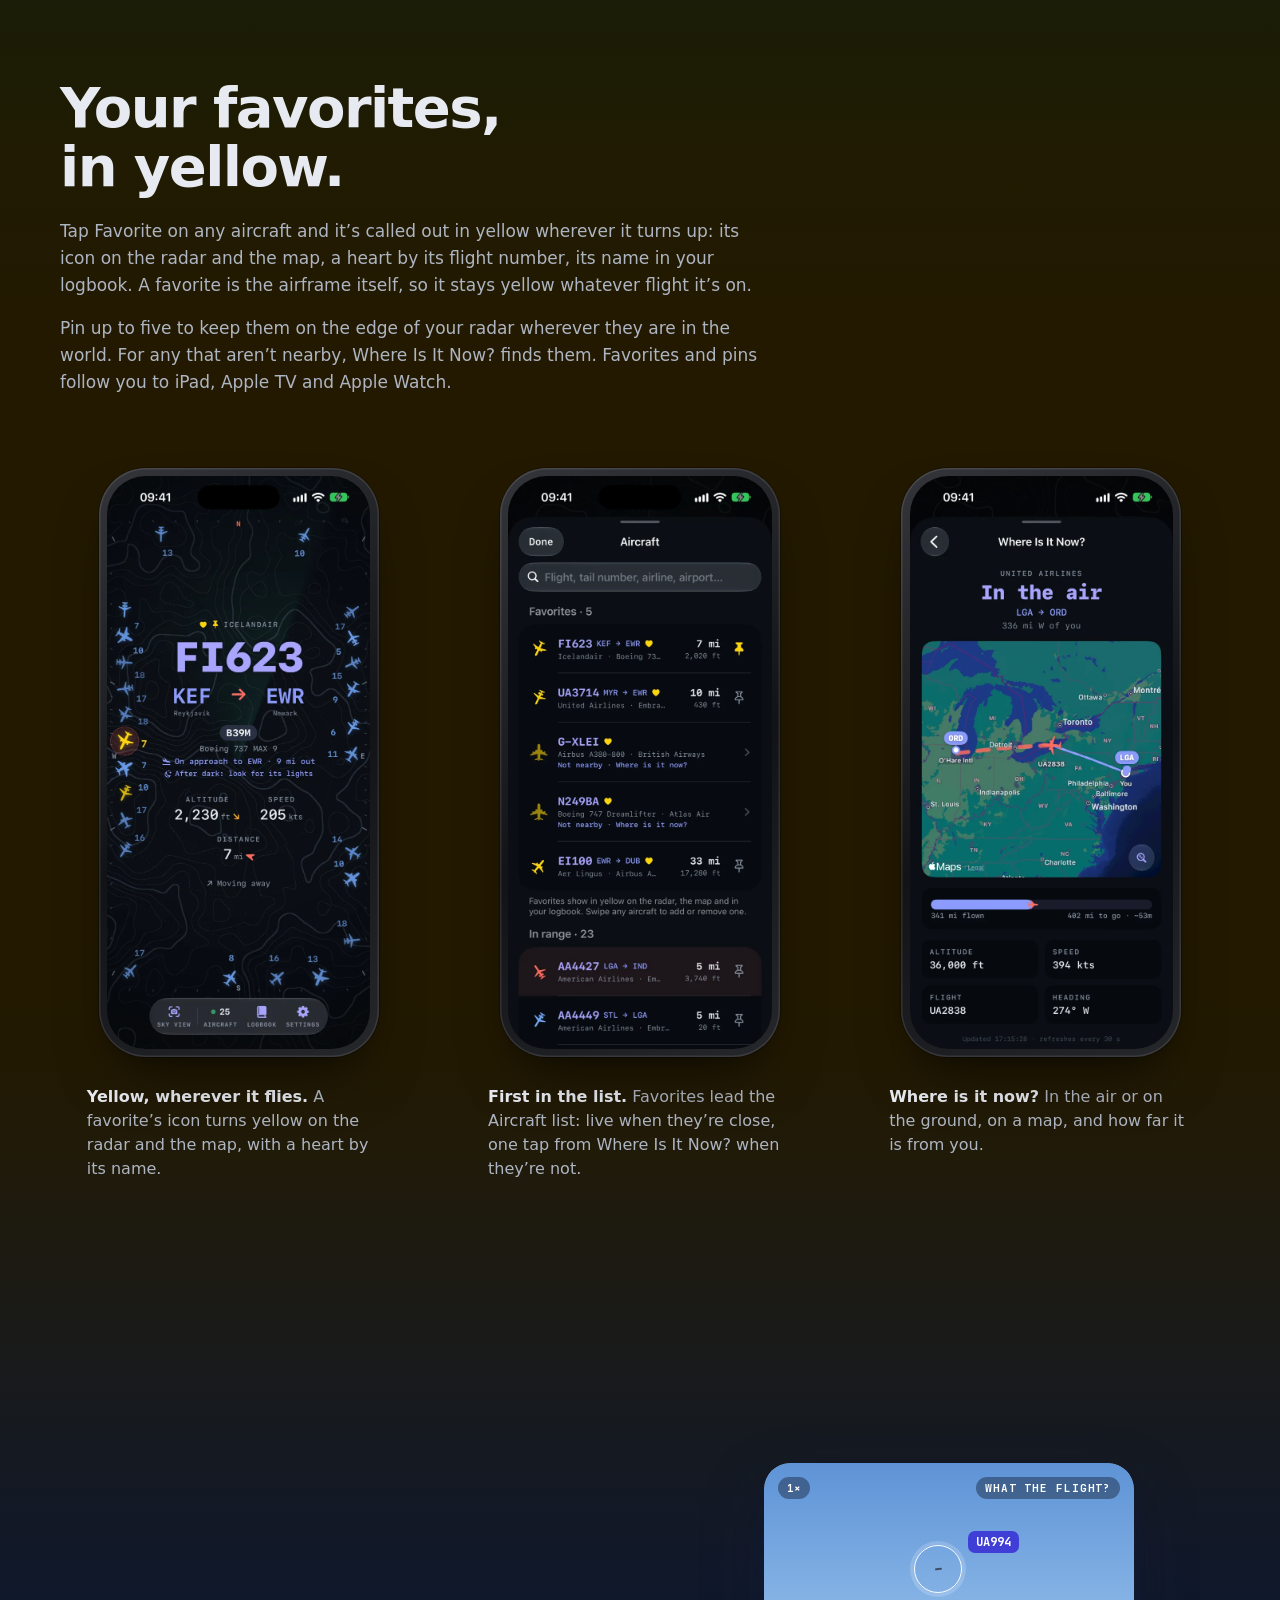
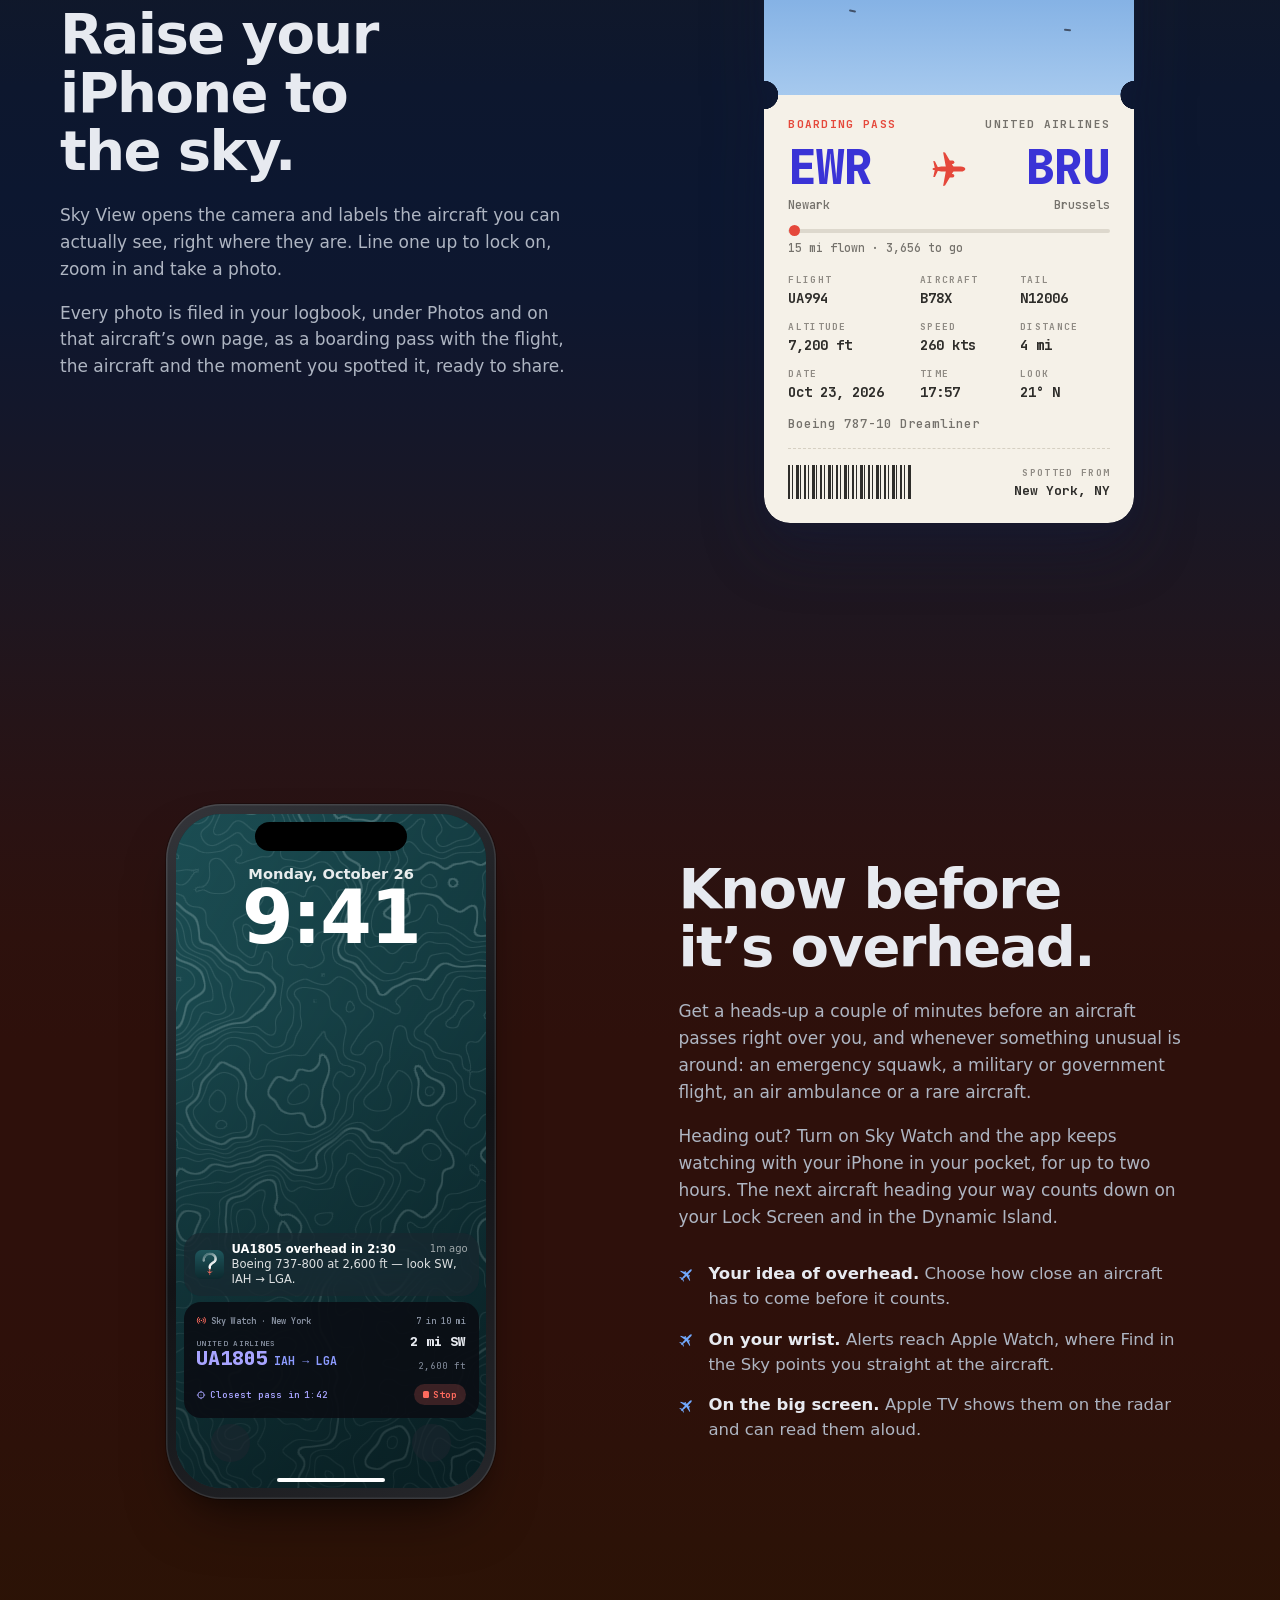
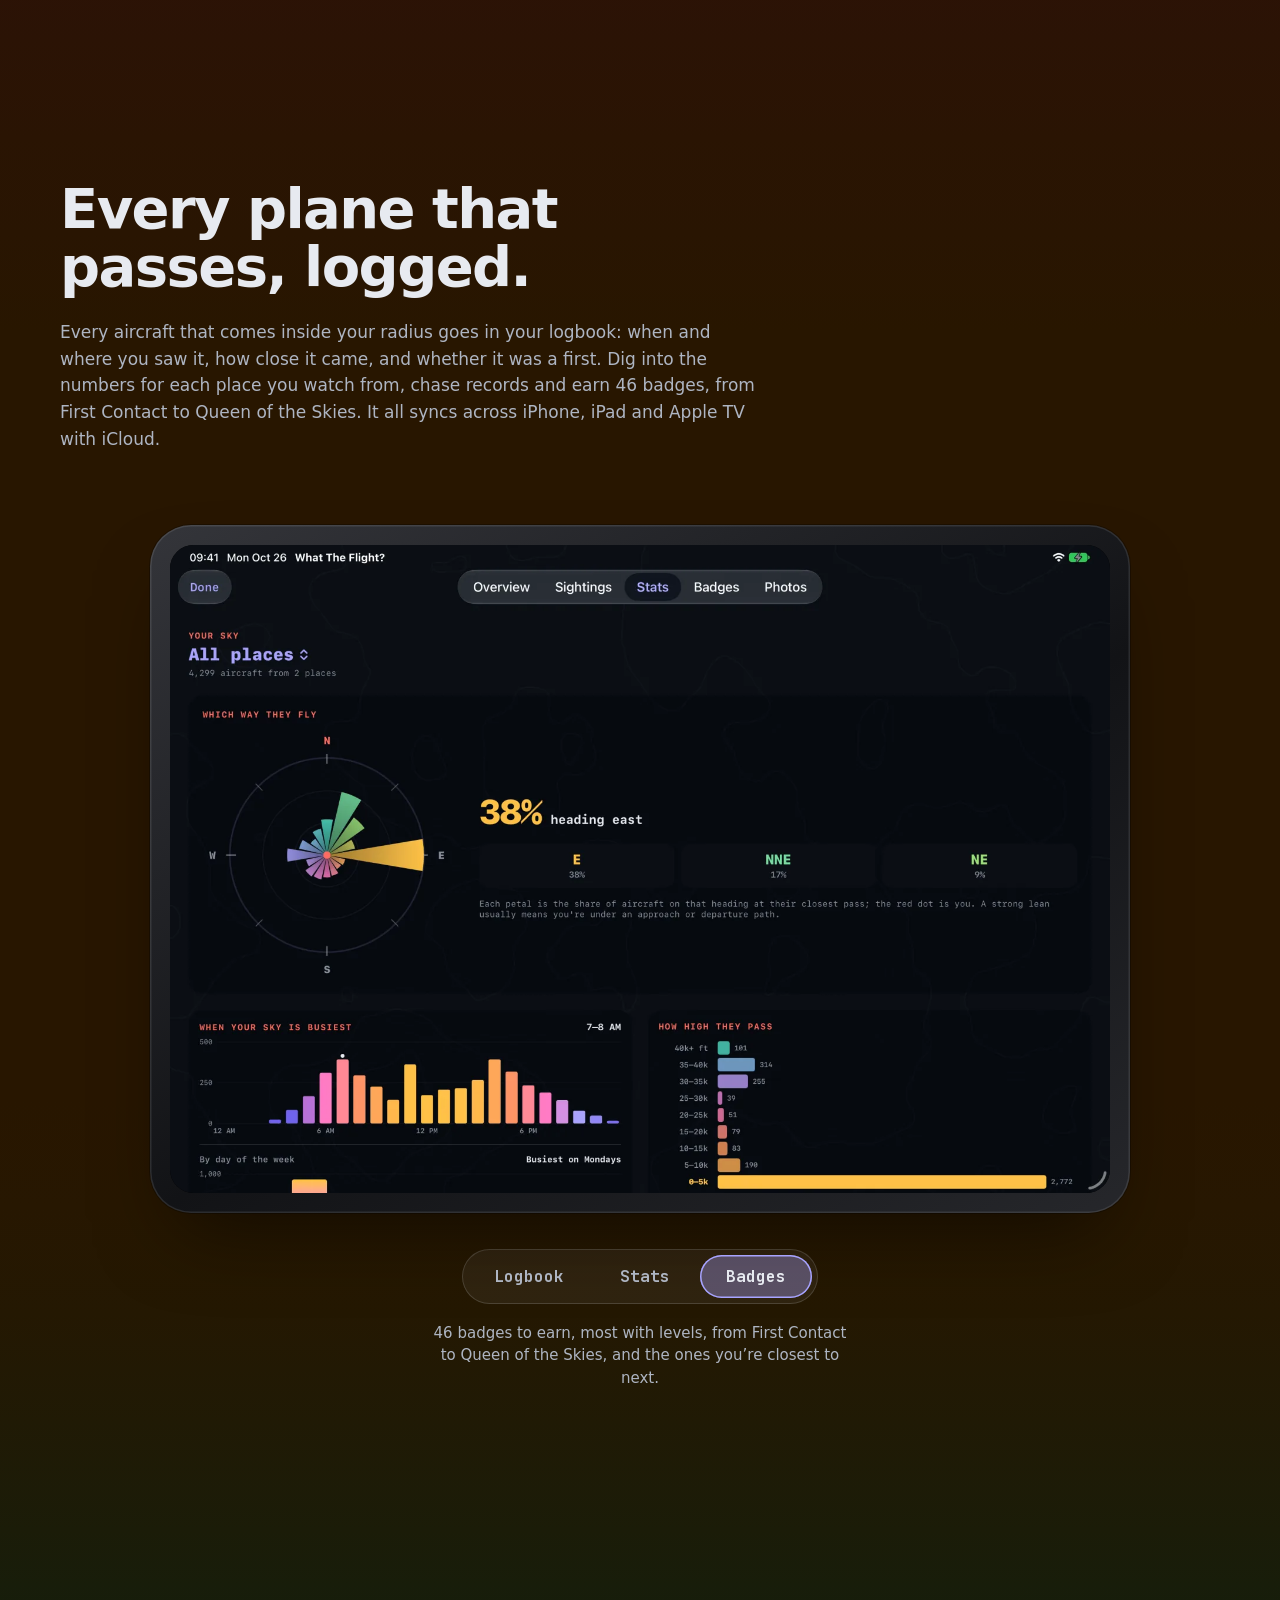
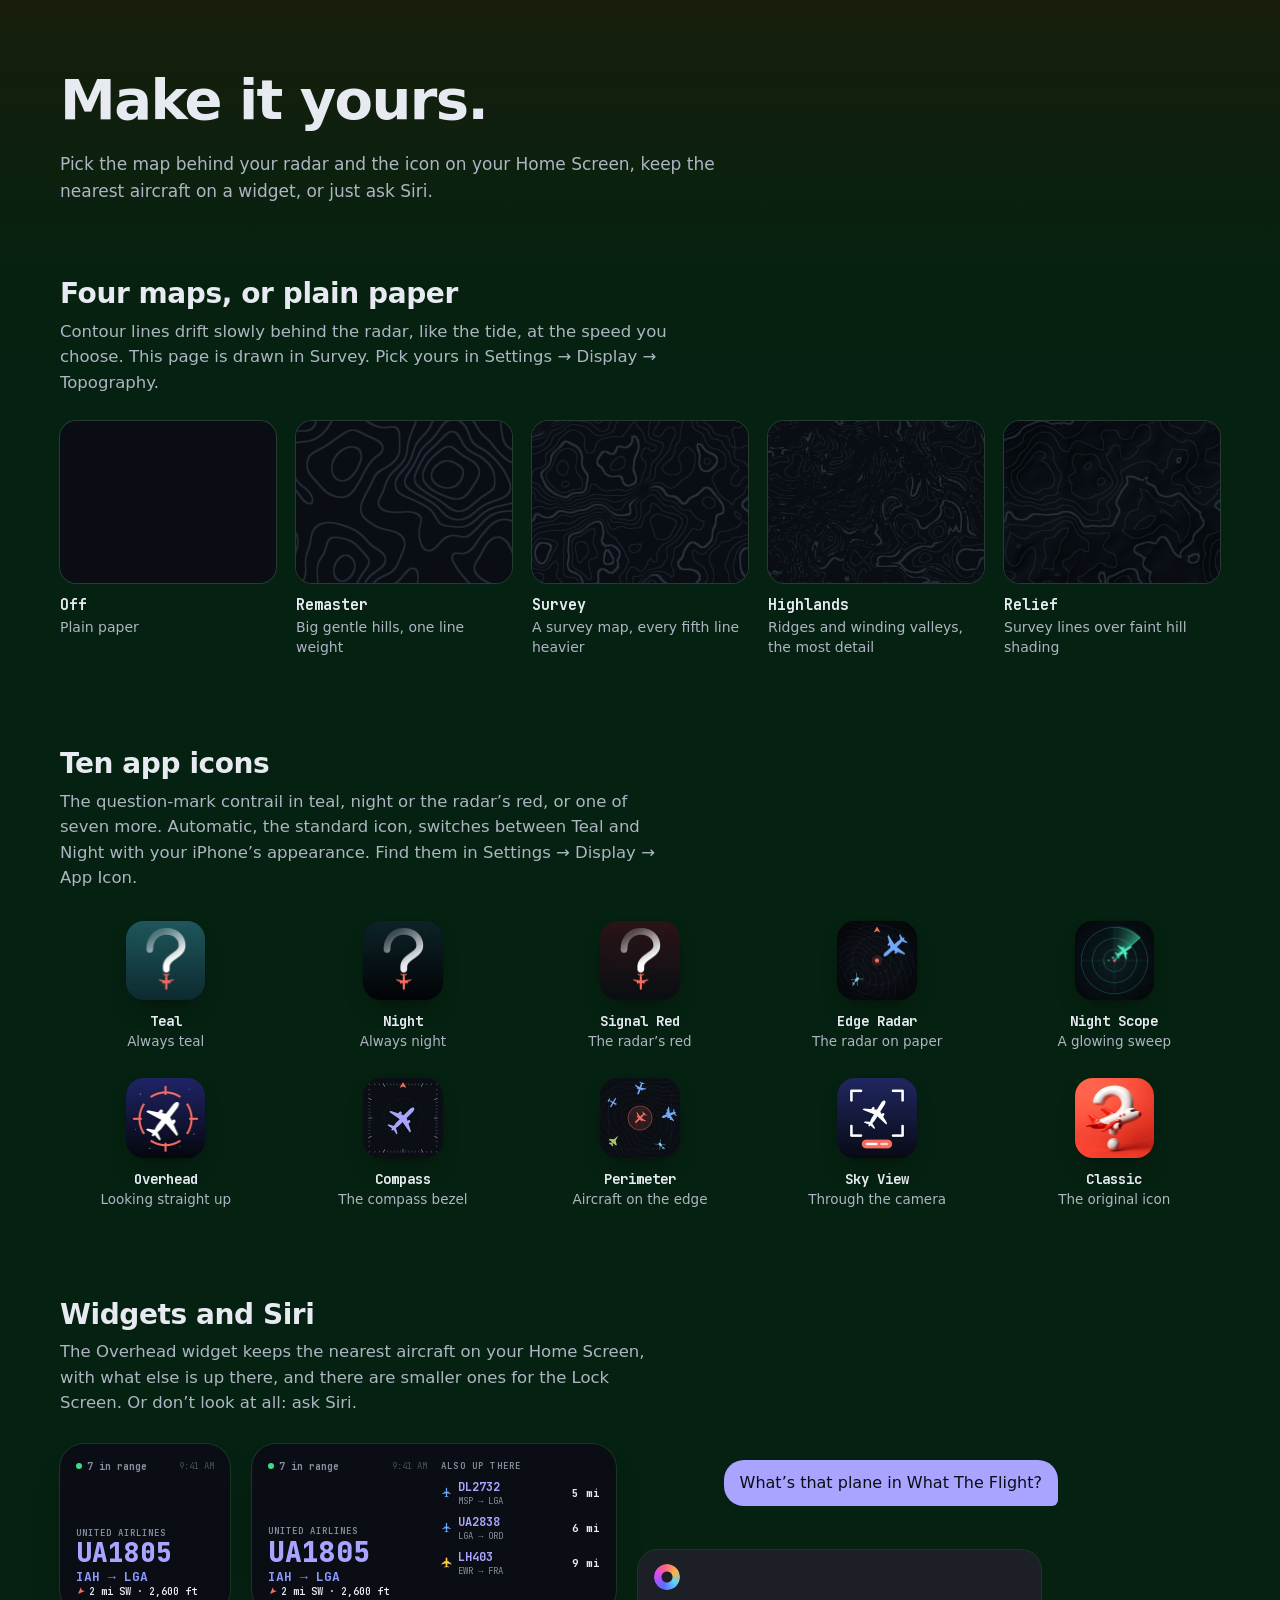
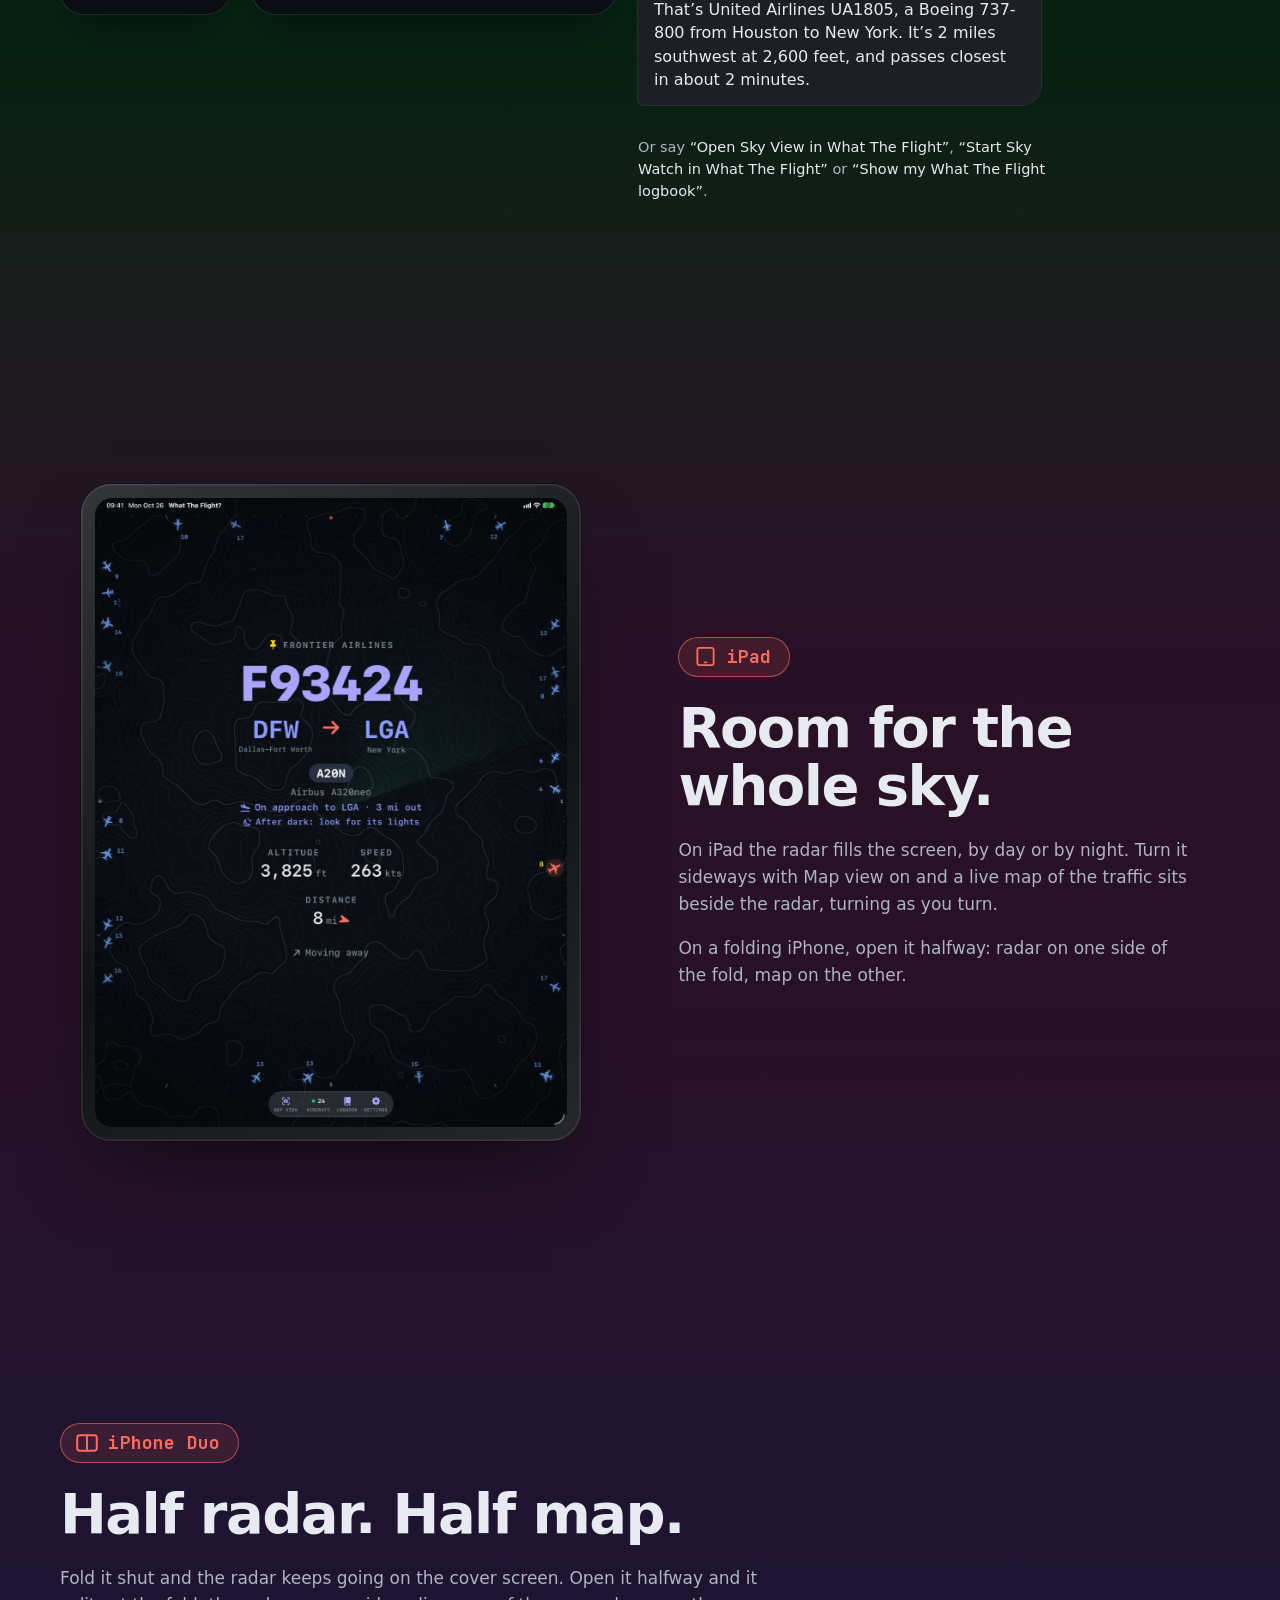
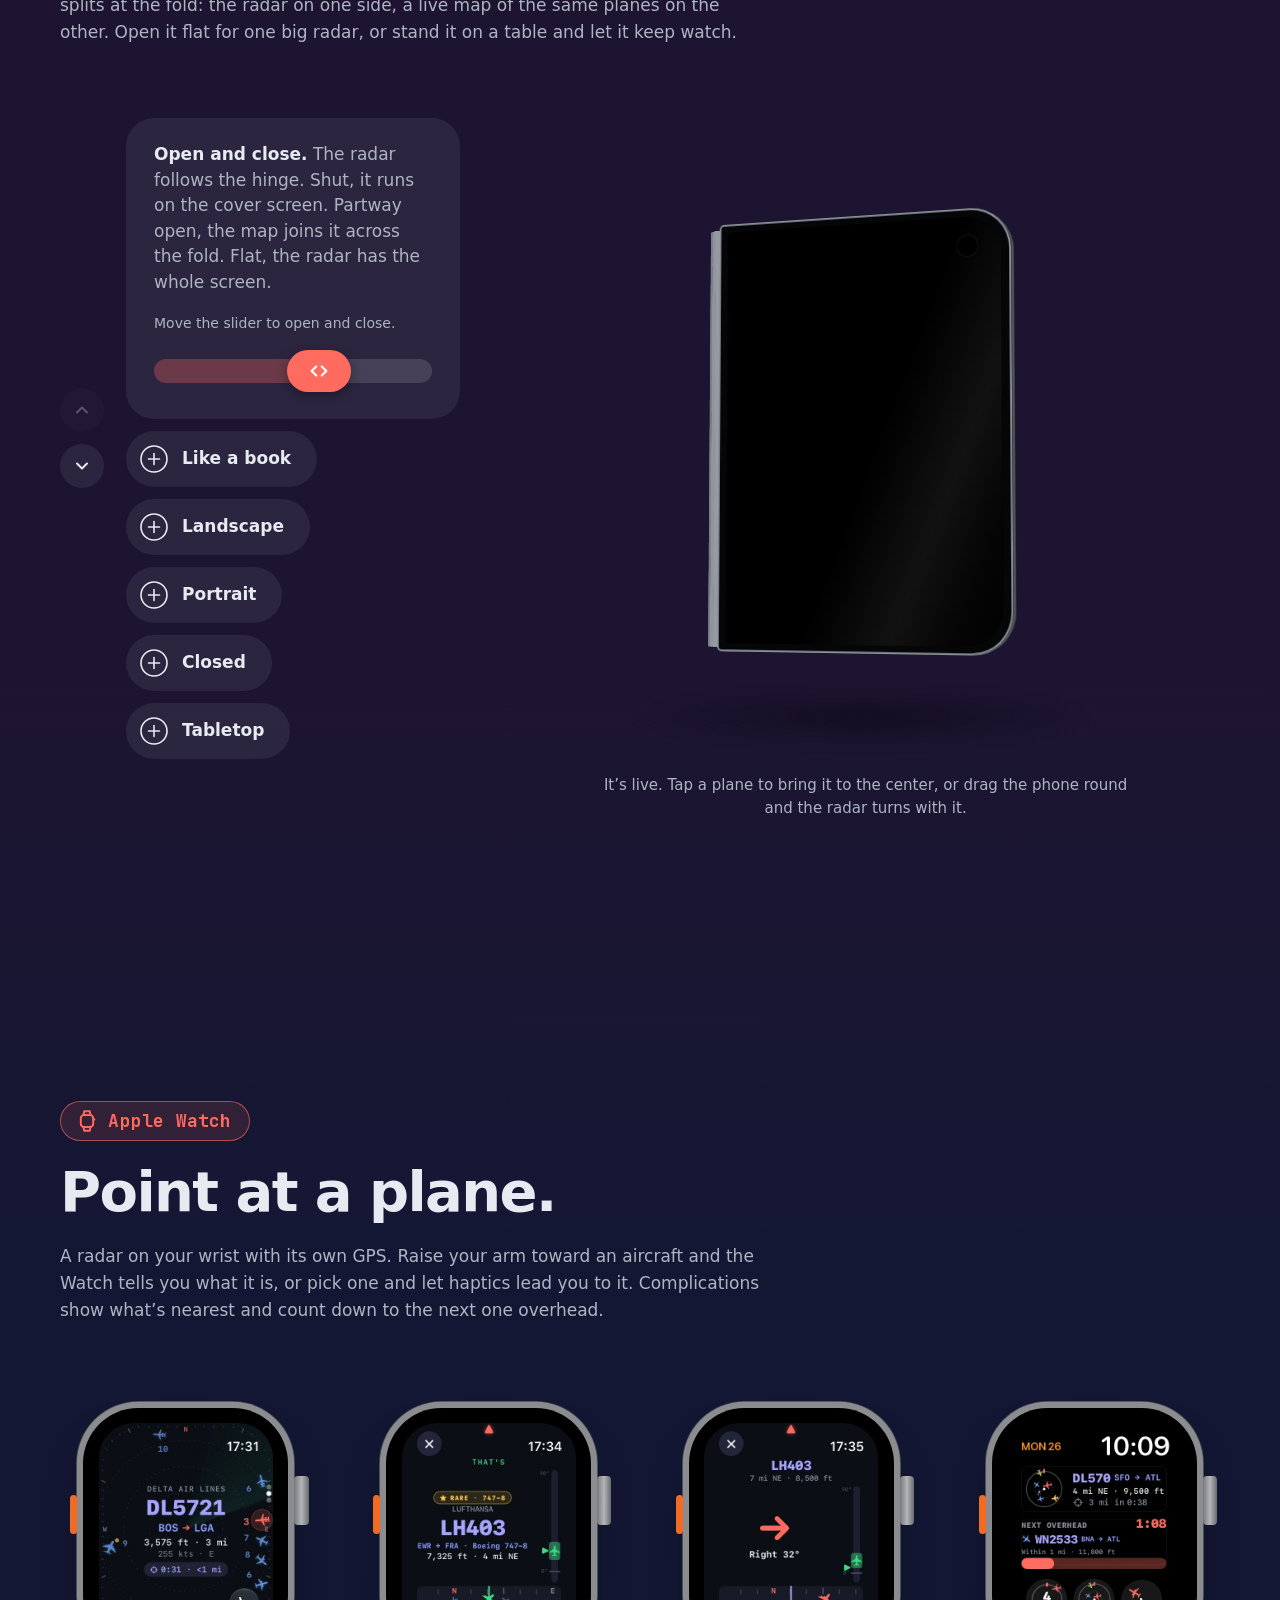
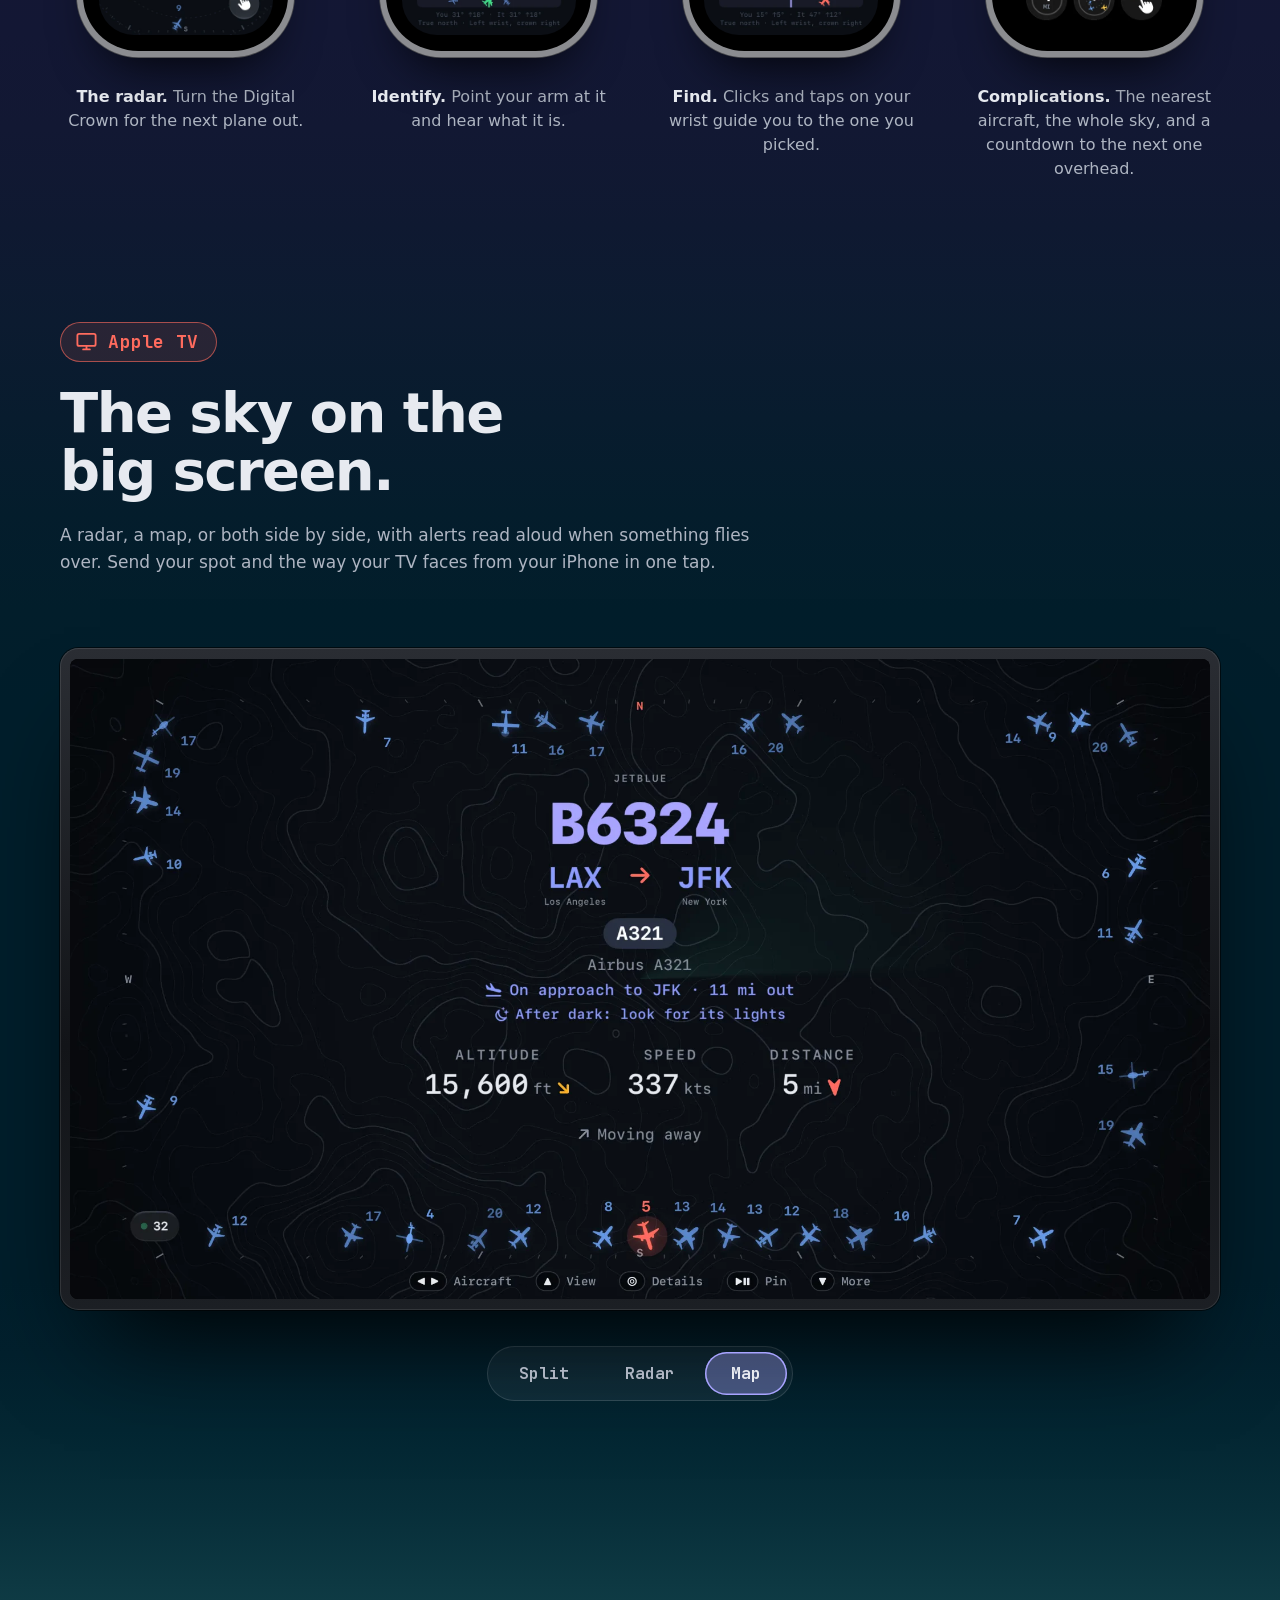
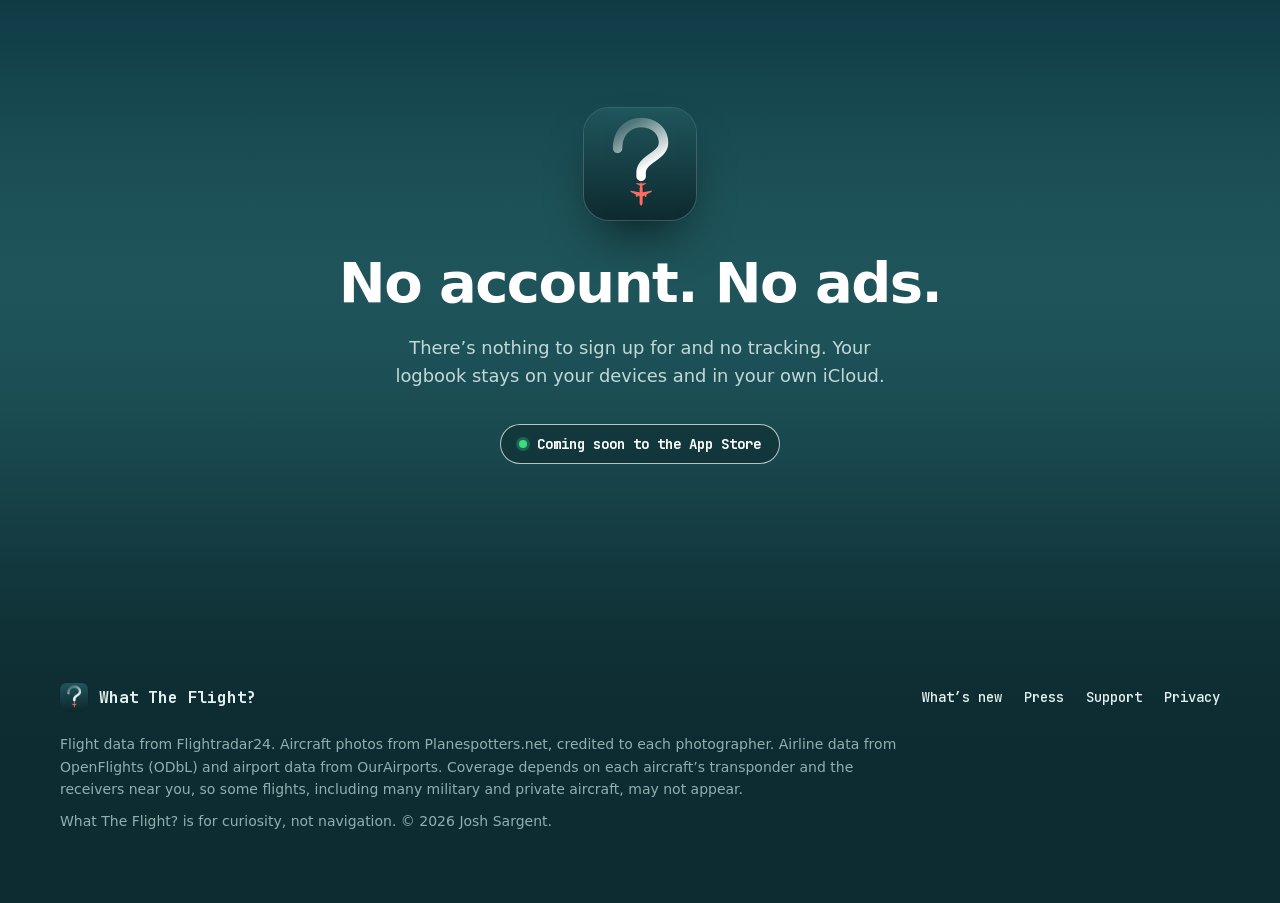
==== commit 244c5acb: "Press kit, What's New and 404 pages, sitemap; favorites, alerts and Make it yours sections; self-hos" ====
--- a/index.html
+++ b/index.html
@@ -14,23 +14,44 @@
 <meta property="og:type" content="website">
 <meta property="og:url" content="https://sargeywargey.github.io/whattheflight/">
 <meta property="og:image" content="https://sargeywargey.github.io/whattheflight/img/og.jpg">
+<meta property="og:image:width" content="1200">
+<meta property="og:image:height" content="630">
+<meta property="og:image:alt" content="What The Flight? over a teal contour map, with aircraft and their distances around a radar ring.">
+<meta property="og:site_name" content="What The Flight?">
 <meta name="twitter:card" content="summary_large_image">
+<link rel="canonical" href="https://sargeywargey.github.io/whattheflight/">
+<!-- At launch, the Smart App Banner in Safari on iPhone and iPad (README, "Before publishing"):
+<meta name="apple-itunes-app" content="app-id=APP_ID"> -->
+<script type="application/ld+json">
+{
+  "@context": "https://schema.org",
+  "@type": "MobileApplication",
+  "name": "What The Flight?",
+  "description": "Every aircraft in the sky around you, live, on a radar that turns as you turn. For iPhone, iPad, Apple Watch and Apple TV.",
+  "url": "https://sargeywargey.github.io/whattheflight/",
+  "image": "https://sargeywargey.github.io/whattheflight/img/icon-512.png",
+  "screenshot": "https://sargeywargey.github.io/whattheflight/img/og.jpg",
+  "applicationCategory": "TravelApplication",
+  "operatingSystem": "iOS 18.5, iPadOS 18.5, watchOS 11, tvOS 18",
+  "offers": { "@type": "Offer", "price": "0", "priceCurrency": "USD" },
+  "author": { "@type": "Person", "name": "Josh Sargent" }
+}
+</script>
 <link rel="icon" href="img/favicon.png">
 <link rel="apple-touch-icon" href="img/apple-touch-icon.png">
-<link rel="preconnect" href="https://fonts.googleapis.com">
-<link rel="preconnect" href="https://fonts.gstatic.com" crossorigin>
-<link rel="stylesheet" href="https://fonts.googleapis.com/css2?family=JetBrains+Mono:wght@400;500;700;800&display=swap">
-<link rel="stylesheet" href="css/site.css?v=202610252112">
-<link rel="stylesheet" href="css/duo.css?v=202610252112">
+<link rel="stylesheet" href="css/site.css?v=202610262139">
+<link rel="stylesheet" href="css/duo.css?v=202610262139">
+<link rel="stylesheet" href="css/features.css?v=202610262139">
 <script>
   // Always opens at night; a switch to day lasts for this visit (this tab) only.
   try { if (sessionStorage.getItem('wtf.theme') === 'light') document.documentElement.dataset.theme = 'light'; } catch (e) {}
 </script>
-<script src="js/glyphs.js?v=202610252112" defer></script>
-<script src="js/topography.js?v=202610252112" defer></script>
-<script src="js/radar.js?v=202610252112" defer></script>
-<script src="js/site.js?v=202610252112" defer></script>
-<script src="js/duo.js?v=202610252112" defer></script>
+<script src="js/glyphs.js?v=202610262139" defer></script>
+<script src="js/topography.js?v=202610262139" defer></script>
+<script src="js/radar.js?v=202610262139" defer></script>
+<script src="js/site.js?v=202610262139" defer></script>
+<script src="js/duo.js?v=202610262139" defer></script>
+<script src="js/features.js?v=202610262139" defer></script>
 </head>
 <body>
 
@@ -49,7 +70,7 @@
   </svg>
   <header class="site-header">
     <a class="brand" href="./" aria-label="What The Flight? home">
-      <img src="img/icon-512.png" alt="" width="36" height="36">
+      <img src="img/icon-36.png" srcset="img/icon-72.png 2x, img/icon-108.png 3x" alt="" width="36" height="36">
       <span>What The Flight?</span>
     </a>
     <nav class="site-nav" aria-label="Sections">
@@ -106,17 +127,17 @@
     <div class="copy">
       <p class="device-label" data-device="iphone">iPhone</p>
       <h2>The nearest plane takes the center.</h2>
-      <p>Flight number, airline, aircraft type, where it’s from and where it’s going, altitude, speed and how far away it is. Every other aircraft sits on the edge of the screen in its real compass direction, nose pointing the way it’s flying.</p>
+      <p>Flight number, airline, aircraft type, what it’s doing (climbing out, cruising, on approach), where it’s from and where it’s going, altitude, speed and how far away it is. Every other aircraft sits on the edge of the screen in its real compass direction, nose pointing the way it’s flying.</p>
       <ul class="points">
         <li><b>Turn and the sky turns with you.</b> Icons slide around the edge, so whatever’s at the top is in front of you.</li>
         <li><b>Swipe, tap, hold.</b> Swipe for the next one out, tap any plane to bring it in, hold to pin it.</li>
-        <li><b>Your radius.</b> Anything from 2 to 100 miles.</li>
+        <li><b>Your radius.</b> Anything from 2 to 100 miles, in miles or kilometers.</li>
         <li><b>Day and night.</b> Paper and ink by day, a night radar after dark.</li>
       </ul>
     </div>
     <div class="pair">
-      <figure class="device phone back"><img src="img/screens/iphone-radar-dark.webp" alt="The radar in dark mode: JetBlue B6819 from Detroit to New York JFK in the center, 2 miles away and closing, with about 26 aircraft around the edge." width="660" height="1435" loading="lazy"></figure>
-      <figure class="device phone front"><img src="img/screens/iphone-radar-light.webp" alt="The radar in light mode: Air Canada AC718 from Toronto to LaGuardia in the center, an Airbus A220-300 at 3,575 feet, with aircraft and mile labels around the edge." width="660" height="1435" loading="lazy"></figure>
+      <figure class="device phone back"><img src="img/screens/iphone-radar-light.webp" data-src-light="img/screens/iphone-radar-dark.webp" data-src-dark="img/screens/iphone-radar-light.webp" alt="The radar in light mode: Air Canada AC718 from Toronto to LaGuardia in the center, an Airbus A220-300 at 3,575 feet, with aircraft and mile labels around the edge." data-alt-light="The radar in dark mode: JetBlue B6819 from Detroit to New York JFK in the center, 2 miles away and closing, with about 26 aircraft around the edge." data-alt-dark="The radar in light mode: Air Canada AC718 from Toronto to LaGuardia in the center, an Airbus A220-300 at 3,575 feet, with aircraft and mile labels around the edge." width="660" height="1435" loading="lazy"></figure>
+      <figure class="device phone front"><img src="img/screens/iphone-radar-dark.webp" data-src-light="img/screens/iphone-radar-light.webp" data-src-dark="img/screens/iphone-radar-dark.webp" alt="The radar in dark mode: JetBlue B6819 from Detroit to New York JFK in the center, 2 miles away and closing, with about 26 aircraft around the edge." data-alt-light="The radar in light mode: Air Canada AC718 from Toronto to LaGuardia in the center, an Airbus A220-300 at 3,575 feet, with aircraft and mile labels around the edge." data-alt-dark="The radar in dark mode: JetBlue B6819 from Detroit to New York JFK in the center, 2 miles away and closing, with about 26 aircraft around the edge." width="660" height="1435" loading="lazy"></figure>
     </div>
   </div>
 </section>
@@ -130,16 +151,41 @@
     </div>
     <div class="gallery">
       <figure>
-        <div class="device phone"><img src="img/screens/iphone-detail.webp" alt="Flight details for JetBlue B6819: a map of the aircraft east of Manhattan with its path, and tiles for altitude, vertical speed, speed and track." width="660" height="1435" loading="lazy"></div>
+        <div class="device phone"><img src="img/screens/iphone-detail-dark.webp" data-src-light="img/screens/iphone-detail.webp" data-src-dark="img/screens/iphone-detail-dark.webp" alt="Flight details for Delta DL168, a Boeing 767-400 climbing out of JFK for Barcelona: a map of the aircraft over New York with its path, and tiles for altitude, vertical speed, speed and track." width="660" height="1435" loading="lazy"></div>
         <figcaption><b>Right now.</b> Where it is, how high, how fast, and the path it’s on.</figcaption>
       </figure>
       <figure>
-        <div class="device phone"><img src="img/screens/iphone-route.webp" alt="The full route of JetBlue B6371 from LaGuardia to Fort Lauderdale drawn down the East Coast." width="660" height="1435" loading="lazy"></div>
+        <div class="device phone"><img src="img/screens/iphone-route-dark.webp" data-src-light="img/screens/iphone-route.webp" data-src-dark="img/screens/iphone-route-dark.webp" alt="The full route of Delta DL168 from JFK to Barcelona, drawn across the North Atlantic." width="660" height="1435" loading="lazy"></div>
         <figcaption><b>The whole trip.</b> Switch to Full Route to see where it’s been and where it’s headed.</figcaption>
       </figure>
       <figure>
-        <div class="device phone"><img src="img/screens/iphone-search.webp" alt="Searching for UAL: four United flights in range, seven just outside and more worldwide." width="660" height="1435" loading="lazy"></div>
+        <div class="device phone"><img src="img/screens/iphone-search-dark.webp" data-src-light="img/screens/iphone-search.webp" data-src-dark="img/screens/iphone-search-dark.webp" alt="Searching for UAL: four United flights in range, five just outside and more worldwide." width="660" height="1435" loading="lazy"></div>
         <figcaption><b>Anywhere in the world.</b> Search by flight number, callsign or tail number. Pin up to five and they stay on your radar’s edge wherever they are.</figcaption>
+      </figure>
+    </div>
+  </div>
+</section>
+
+<!-- Favorites, pins and Where Is It Now? (css/features.css) ----------------------------- -->
+<section class="section" id="favorites" data-band="gold">
+  <div class="wrap">
+    <div class="copy wide">
+      <h2>Your favorites, in yellow.</h2>
+      <p>Tap Favorite on any aircraft and it’s called out in yellow wherever it turns up: its icon on the radar and the map, a heart by its flight number, its name in your logbook. A favorite is the airframe itself, so it stays yellow whatever flight it’s on.</p>
+      <p>Pin up to five to keep them on the edge of your radar wherever they are in the world. For any that aren’t nearby, Where Is It Now? finds them. Favorites and pins follow you to iPad, Apple TV and Apple Watch.</p>
+    </div>
+    <div class="gallery">
+      <figure>
+        <div class="device phone"><img src="img/screens/iphone-favorite-dark.webp" data-src-light="img/screens/iphone-favorite.webp" data-src-dark="img/screens/iphone-favorite-dark.webp" alt="The radar with Icelandair FI623, a Boeing 737 MAX 9 from Reykjavik on approach to Newark, in the center with a yellow heart by Icelandair. Its icon and another favorite’s are yellow among the blue aircraft on the edge." width="660" height="1435" loading="lazy"></div>
+        <figcaption><b>Yellow, wherever it flies.</b> A favorite’s icon turns yellow on the radar and the map, with a heart by its name.</figcaption>
+      </figure>
+      <figure>
+        <div class="device phone"><img src="img/screens/iphone-favorites-list-dark.webp" data-src-light="img/screens/iphone-favorites-list.webp" data-src-dark="img/screens/iphone-favorites-list-dark.webp" alt="The Aircraft list with five favorites first: FI623, UA3714 and EI100 flying, then G-XLEI, an Airbus A380-800, and N249BA, a Boeing 747 Dreamlifter, marked not nearby with a Where is it now? link." width="660" height="1435" loading="lazy"></div>
+        <figcaption><b>First in the list.</b> Favorites lead the Aircraft list: live when they’re close, one tap from Where Is It Now? when they’re not.</figcaption>
+      </figure>
+      <figure>
+        <div class="device phone"><img src="img/screens/iphone-where-dark.webp" data-src-light="img/screens/iphone-where.webp" data-src-dark="img/screens/iphone-where-dark.webp" alt="Where Is It Now? for United UA2838: in the air from LaGuardia to Chicago O’Hare, 336 miles west, on a map with 341 miles flown and 402 to go, at 36,000 feet." width="660" height="1435" loading="lazy"></div>
+        <figcaption><b>Where is it now?</b> In the air or on the ground, on a map, and how far it is from you.</figcaption>
       </figure>
     </div>
   </div>
@@ -151,7 +197,7 @@
     <div class="copy">
       <h2>Raise your iPhone to the sky.</h2>
       <p>Sky View opens the camera and labels the aircraft you can actually see, right where they are. Line one up to lock on, zoom in and take a photo.</p>
-      <p>Every photo is filed in your logbook as a boarding pass with the flight, the aircraft and the moment you spotted it, ready to share.</p>
+      <p>Every photo is filed in your logbook, under Photos and on that aircraft’s own page, as a boarding pass with the flight, the aircraft and the moment you spotted it, ready to share.</p>
     </div>
 
     <div class="pass-shadow">
@@ -195,23 +241,148 @@
   </div>
 </section>
 
+<!-- Alerts and Sky Watch (css/features.css, js/features.js) ------------------------------ -->
+<section class="section" id="alerts" data-band="coral">
+  <div class="wrap split reverse">
+    <div class="copy">
+      <h2>Know before it’s overhead.</h2>
+      <p>Get a heads-up a couple of minutes before an aircraft passes right over you, and whenever something unusual is around: an emergency squawk, a military or government flight, an air ambulance or a rare aircraft.</p>
+      <p>Heading out? Turn on Sky Watch and the app keeps watching with your iPhone in your pocket, for up to two hours. The next aircraft heading your way counts down on your Lock Screen and in the Dynamic Island.</p>
+      <ul class="points">
+        <li><b>Your idea of overhead.</b> Choose how close an aircraft has to come before it counts.</li>
+        <li><b>On your wrist.</b> Alerts reach Apple Watch, where Find in the Sky points you straight at the aircraft.</li>
+        <li><b>On the big screen.</b> Apple TV shows them on the radar and can read them aloud.</li>
+      </ul>
+    </div>
+    <figure class="device phone alerts-phone">
+      <div class="lock-screen" role="img" aria-label="An iPhone Lock Screen with an alert, UA1805 overhead in 2:30, a Boeing 737-800 at 2,600 feet, look southwest, Houston to LaGuardia. Below it the Sky Watch Live Activity shows United UA1805 2 miles southwest, counting down to its closest pass, with a Stop button.">
+        <canvas class="topo" data-topo="survey teal" data-topo-feature="220" aria-hidden="true"></canvas>
+        <span class="ls-island" aria-hidden="true"></span>
+        <p class="ls-date">Monday, October 26</p>
+        <p class="ls-time">9:41</p>
+        <div class="ls-stack">
+          <div class="ls-note">
+            <img src="img/icon-108.png" alt="" width="38" height="38" loading="lazy">
+            <div>
+              <p class="ls-head"><b>UA1805 overhead in 2:30</b><small>1m ago</small></p>
+              <p class="ls-body">Boeing 737-800 at 2,600 ft — look SW, IAH → LGA.</p>
+            </div>
+          </div>
+          <div class="ls-activity">
+            <p class="la-top"><svg viewBox="0 0 24 24" aria-hidden="true"><circle cx="12" cy="12" r="1.6" fill="#FF6B5E" stroke="none"/><path d="M8.2 8.2a5.4 5.4 0 0 0 0 7.6M15.8 8.2a5.4 5.4 0 0 1 0 7.6M5.4 5.4a9.3 9.3 0 0 0 0 13.2M18.6 5.4a9.3 9.3 0 0 1 0 13.2"/></svg><span>Sky Watch · New York</span><span>7 in 10 mi</span></p>
+            <div class="la-main">
+              <div>
+                <span class="la-op">United Airlines</span>
+                <p class="la-id"><b>UA1805</b><span>IAH → LGA</span></p>
+              </div>
+              <div class="la-where"><b>2 mi SW</b><span>2,600 ft</span></div>
+            </div>
+            <div class="la-foot">
+              <span class="la-count"><svg viewBox="0 0 24 24" aria-hidden="true"><circle cx="12" cy="12" r="7.5"/><circle cx="12" cy="12" r="1.2" fill="currentColor" stroke="none"/><path d="M12 2v4.5M12 17.5V22M2 12h4.5M17.5 12H22"/></svg>Closest pass in <span data-countdown>1:42</span></span>
+              <span class="la-stop"><i></i>Stop</span>
+            </div>
+          </div>
+        </div>
+        <span class="ls-bottom" aria-hidden="true"><i></i><i></i></span>
+        <span class="ls-home" aria-hidden="true"></span>
+      </div>
+    </figure>
+  </div>
+</section>
+
 <!-- Logbook ---------------------------------------------------------------------------- -->
 <section class="section" id="logbook" data-band="amber">
   <div class="wrap" data-switcher>
     <div class="copy wide">
       <h2>Every plane that passes, logged.</h2>
-      <p>Every aircraft that comes inside your radius goes in your logbook: when and where you saw it, how close it came, and whether it was a first. Dig into the numbers, chase records and earn badges, from First Contact to Queen of the Skies. It all syncs across iPhone, iPad and Apple TV with iCloud.</p>
+      <p>Every aircraft that comes inside your radius goes in your logbook: when and where you saw it, how close it came, and whether it was a first. Dig into the numbers for each place you watch from, chase records and earn 46 badges, from First Contact to Queen of the Skies. It all syncs across iPhone, iPad and Apple TV with iCloud.</p>
     </div>
 
     <div class="stage">
-      <figure class="device tablet landscape"><img src="img/screens/logbook-overview-ipad-dark.webp" alt="The logbook on iPad: today’s highlights, including a US Navy trainer and a first Boeing 787-8 Dreamliner, beside totals for aircraft spotted, airframes, types, airlines and countries, the badges closest to unlocking, the last 14 days and the aircraft seen most often." width="1600" height="1103" loading="lazy" data-switcher-screen></figure>
+      <figure class="device tablet landscape"><img src="img/screens/logbook-overview-ipad-dark.webp" alt="The logbook on iPad: today’s highlights, including a US Navy trainer and a first Boeing 787-8 Dreamliner, beside totals for aircraft spotted, airframes, types, airlines and countries, the badges closest to unlocking, the last 14 days, records such as the closest pass and the highest aircraft, and the aircraft seen most often." width="1600" height="1103" loading="lazy" data-switcher-screen></figure>
     </div>
     <div class="showcase-tabs" role="tablist" aria-label="Logbook pages">
-      <button type="button" role="tab" aria-selected="true" data-src="img/screens/logbook-overview-ipad-light.webp" data-src-dark="img/screens/logbook-overview-ipad-dark.webp" data-alt="The logbook on iPad: today’s highlights, including a US Navy trainer and a first Boeing 787-8 Dreamliner, beside totals for aircraft spotted, airframes, types, airlines and countries, the badges closest to unlocking, the last 14 days and the aircraft seen most often." data-caption="Today’s highlights beside your totals, the badges you’re closest to, the last two weeks and the planes you see most."><span>Logbook</span></button>
-      <button type="button" role="tab" aria-selected="false" data-src="img/screens/logbook-stats-ipad-light.webp" data-src-dark="img/screens/logbook-stats-ipad-dark.webp" data-alt="Stats on iPad: aircraft per day, best day, best hour and best streak, a large compass rose showing that 38% of the aircraft head east, and charts of the last 30 days and of how high they pass." data-caption="Which way they fly, when your sky is busiest and how high they pass."><span>Stats</span></button>
-      <button type="button" role="tab" aria-selected="false" data-src="img/screens/logbook-badges-ipad-light.webp" data-src-dark="img/screens/logbook-badges-ipad-dark.webp" data-alt="Badges on iPad: 16 of 25 unlocked, the three closest to unlocking, recently unlocked badges such as Around the World, and the Milestones and Rare Birds groups." data-caption="Badges to earn, from First Contact to Queen of the Skies, and the ones you’re closest to next."><span>Achievements</span></button>
-    </div>
-    <p class="showcase-caption" data-switcher-caption aria-live="polite">Today’s highlights beside your totals, the badges you’re closest to, the last two weeks and the planes you see most.</p>
+      <button type="button" role="tab" aria-selected="true" data-src="img/screens/logbook-overview-ipad-light.webp" data-src-dark="img/screens/logbook-overview-ipad-dark.webp" data-alt="The logbook on iPad: today’s highlights, including a US Navy trainer and a first Boeing 787-8 Dreamliner, beside totals for aircraft spotted, airframes, types, airlines and countries, the badges closest to unlocking, the last 14 days, records such as the closest pass and the highest aircraft, and the aircraft seen most often." data-caption="Today’s highlights beside your totals, the badges you’re closest to, the last two weeks, your records and the planes you see most."><span>Logbook</span></button>
+      <button type="button" role="tab" aria-selected="false" data-src="img/screens/logbook-stats-ipad-light.webp" data-src-dark="img/screens/logbook-stats-ipad-dark.webp" data-alt="Stats on iPad across all places: a compass rose showing that 38% of the aircraft head east, a chart of when the sky is busiest through the day, and how high they pass." data-caption="Which way they fly, when your sky is busiest and how high they pass, for each place you watch from or all of them together."><span>Stats</span></button>
+      <button type="button" role="tab" aria-selected="false" data-src="img/screens/logbook-badges-ipad-light.webp" data-src-dark="img/screens/logbook-badges-ipad-dark.webp" data-alt="Badges on iPad: 27 of 46 unlocked, the three closest to unlocking, recently unlocked badges such as Six Continents and Around the World, and the Milestones group." data-caption="46 badges to earn, most with levels, from First Contact to Queen of the Skies, and the ones you’re closest to next."><span>Badges</span></button>
+    </div>
+    <p class="showcase-caption" data-switcher-caption aria-live="polite">Today’s highlights beside your totals, the badges you’re closest to, the last two weeks, your records and the planes you see most.</p>
+  </div>
+</section>
+
+<!-- Make it yours: topography, icons, widgets, Siri (css/features.css) ------------------ -->
+<section class="section" id="yours" data-band="green">
+  <div class="wrap">
+    <div class="copy wide">
+      <h2>Make it yours.</h2>
+      <p>Pick the map behind your radar and the icon on your Home Screen, keep the nearest aircraft on a widget, or just ask Siri.</p>
+    </div>
+    <div class="custom-grid">
+      <div class="custom-block">
+        <h3>Four maps, or plain paper</h3>
+        <p>Contour lines drift slowly behind the radar, like the tide, at the speed you choose. This page is drawn in Survey. Pick yours in Settings → Display → Topography.</p>
+        <ul class="topo-styles">
+          <li><div class="topo-tile"></div><b>Off</b><span>Plain paper</span></li>
+          <li><div class="topo-tile"><canvas class="topo" data-topo="remaster auto" data-topo-feature="150" aria-hidden="true"></canvas></div><b>Remaster</b><span>Big gentle hills, one line weight</span></li>
+          <li><div class="topo-tile"><canvas class="topo" data-topo="survey auto" data-topo-feature="150" aria-hidden="true"></canvas></div><b>Survey</b><span>A survey map, every fifth line heavier</span></li>
+          <li><div class="topo-tile"><canvas class="topo" data-topo="highlands auto" data-topo-feature="150" aria-hidden="true"></canvas></div><b>Highlands</b><span>Ridges and winding valleys, the most detail</span></li>
+          <li><div class="topo-tile"><canvas class="topo" data-topo="relief auto" data-topo-feature="150" aria-hidden="true"></canvas></div><b>Relief</b><span>Survey lines over faint hill shading</span></li>
+        </ul>
+      </div>
+      <div class="custom-block">
+        <h3>Ten app icons</h3>
+        <p>The question-mark contrail in teal, night or the radar’s red, or one of seven more. Automatic, the standard icon, switches between Teal and Night with your iPhone’s appearance. Find them in Settings → Display → App Icon.</p>
+        <ul class="icon-grid">
+          <li><img class="day-art" src="img/icons/contrail-light.webp" alt="" width="80" height="80" loading="lazy"><b>Teal</b><span>Always teal</span></li>
+          <li><img class="day-art" src="img/icons/contrail-dark.webp" alt="" width="80" height="80" loading="lazy"><b>Night</b><span>Always night</span></li>
+          <li class="has-night"><img class="day-art" src="img/icons/signal-red.webp" alt="" width="80" height="80" loading="lazy"><img class="night-art" src="img/icons/signal-red-dark.webp" alt="" width="80" height="80" loading="lazy"><b>Signal Red</b><span>The radar’s red</span></li>
+          <li class="has-night"><img class="day-art" src="img/icons/edge-radar.webp" alt="" width="80" height="80" loading="lazy"><img class="night-art" src="img/icons/edge-radar-dark.webp" alt="" width="80" height="80" loading="lazy"><b>Edge Radar</b><span>The radar on paper</span></li>
+          <li class="has-night"><img class="day-art" src="img/icons/night-scope.webp" alt="" width="80" height="80" loading="lazy"><img class="night-art" src="img/icons/night-scope-dark.webp" alt="" width="80" height="80" loading="lazy"><b>Night Scope</b><span>A glowing sweep</span></li>
+          <li class="has-night"><img class="day-art" src="img/icons/overhead.webp" alt="" width="80" height="80" loading="lazy"><img class="night-art" src="img/icons/overhead-dark.webp" alt="" width="80" height="80" loading="lazy"><b>Overhead</b><span>Looking straight up</span></li>
+          <li class="has-night"><img class="day-art" src="img/icons/compass.webp" alt="" width="80" height="80" loading="lazy"><img class="night-art" src="img/icons/compass-dark.webp" alt="" width="80" height="80" loading="lazy"><b>Compass</b><span>The compass bezel</span></li>
+          <li class="has-night"><img class="day-art" src="img/icons/perimeter.webp" alt="" width="80" height="80" loading="lazy"><img class="night-art" src="img/icons/perimeter-dark.webp" alt="" width="80" height="80" loading="lazy"><b>Perimeter</b><span>Aircraft on the edge</span></li>
+          <li class="has-night"><img class="day-art" src="img/icons/sky-view.webp" alt="" width="80" height="80" loading="lazy"><img class="night-art" src="img/icons/sky-view-dark.webp" alt="" width="80" height="80" loading="lazy"><b>Sky View</b><span>Through the camera</span></li>
+          <li><img class="day-art" src="img/icons/classic.webp" alt="" width="80" height="80" loading="lazy"><b>Classic</b><span>The original icon</span></li>
+        </ul>
+      </div>
+      <div class="custom-block">
+        <h3>Widgets and Siri</h3>
+        <p>The Overhead widget keeps the nearest aircraft on your Home Screen, with what else is up there, and there are smaller ones for the Lock Screen. Or don’t look at all: ask Siri.</p>
+        <div class="widgets-siri">
+          <div class="widget" role="img" aria-label="The small Overhead widget: 7 aircraft in range, the nearest United UA1805 from Houston to LaGuardia, 2 miles southwest at 2,600 feet.">
+            <p class="w-head"><i></i>7 in range<time>9:41 AM</time></p>
+            <div class="w-hero">
+              <p class="w-op">United Airlines</p>
+              <p class="w-id">UA1805</p>
+              <p class="w-route">IAH → LGA</p>
+              <p class="w-where"><svg viewBox="0 0 24 24" aria-hidden="true"><path d="M12 2.5 19.5 21 12 16.8 4.5 21Z"/></svg>2 mi SW · 2,600 ft</p>
+            </div>
+          </div>
+          <div class="widget medium" role="img" aria-label="The medium Overhead widget: United UA1805 nearest, and also up there Delta DL2732 from Minneapolis, United UA2838 to Chicago, and Lufthansa LH403, a rare Boeing 747-8, to Frankfurt.">
+            <div class="w-col">
+              <p class="w-head"><i></i>7 in range<time>9:41 AM</time></p>
+              <div class="w-hero">
+                <p class="w-op">United Airlines</p>
+                <p class="w-id">UA1805</p>
+                <p class="w-route">IAH → LGA</p>
+                <p class="w-where"><svg viewBox="0 0 24 24" aria-hidden="true"><path d="M12 2.5 19.5 21 12 16.8 4.5 21Z"/></svg>2 mi SW · 2,600 ft</p>
+              </div>
+            </div>
+            <div class="w-list">
+              <span>Also up there</span>
+              <div class="w-row"><svg viewBox="0 0 64 64" aria-hidden="true"><use href="#g-airliner"/></svg><div><b>DL2732</b><small>MSP → LGA</small></div><em>5 mi</em></div>
+              <div class="w-row"><svg viewBox="0 0 64 64" aria-hidden="true"><use href="#g-airliner"/></svg><div><b>UA2838</b><small>LGA → ORD</small></div><em>6 mi</em></div>
+              <div class="w-row"><svg class="notable" viewBox="0 0 64 64" aria-hidden="true"><use href="#g-fourEngine"/></svg><div><b>LH403</b><small>EWR → FRA</small></div><em>9 mi</em></div>
+            </div>
+          </div>
+          <div class="siri">
+            <p class="siri-ask">What’s that plane in What The Flight?</p>
+            <p class="siri-say">That’s United Airlines UA1805, a Boeing 737-800 from Houston to New York. It’s 2 miles southwest at 2,600 feet, and passes closest in about 2 minutes.</p>
+            <p class="siri-more">Or say <q>Open Sky View in What The Flight</q>, <q>Start Sky Watch in What The Flight</q> or <q>Show my What The Flight logbook</q>.</p>
+          </div>
+        </div>
+      </div>
+    </div>
   </div>
 </section>
 
@@ -224,7 +395,7 @@
       <p>On iPad the radar fills the screen, by day or by night. Turn it sideways with Map view on and a live map of the traffic sits beside the radar, turning as you turn.</p>
       <p>On a folding iPhone, open it halfway: radar on one side of the fold, map on the other.</p>
     </div>
-    <figure class="device tablet"><img src="img/screens/ipad-radar-dark.webp" alt="The iPad radar at night: Atlas Air 5Y855, a rare Boeing 747-400, descending into JFK, with around 29 aircraft on the edge." width="1100" height="1467" loading="lazy"></figure>
+    <figure class="device tablet"><img src="img/screens/ipad-radar-dark.webp" data-src-light="img/screens/ipad-radar-light.webp" data-src-dark="img/screens/ipad-radar-dark.webp" alt="The iPad radar: Frontier F93424, an Airbus A320neo from Dallas–Fort Worth on approach to LaGuardia, with about 24 aircraft on the edge." width="1100" height="1467" loading="lazy"></figure>
   </div>
 </section>
 
@@ -334,9 +505,9 @@
       <div class="copy wide">
         <p class="device-label" data-device="watch">Apple Watch</p>
         <h2>Point at a plane.</h2>
-        <p>A radar on your wrist with its own GPS. Raise your arm toward an aircraft and the Watch tells you what it is, or pick one and let haptics lead you to it. Complications show what’s nearest at a glance.</p>
-      </div>
-      <div class="watches">
+        <p>A radar on your wrist with its own GPS. Raise your arm toward an aircraft and the Watch tells you what it is, or pick one and let haptics lead you to it. Complications show what’s nearest and count down to the next one overhead.</p>
+      </div>
+      <div class="watches four">
         <figure>
           <div class="device watch"><img src="img/screens/watch-radar.webp" alt="The Watch radar: Delta DL5721 from Boston to LaGuardia, 3 miles away, with aircraft around the edge." width="422" height="514" loading="lazy"></div>
           <figcaption><b>The radar.</b> Turn the Digital Crown for the next plane out.</figcaption>
@@ -349,6 +520,10 @@
           <div class="device watch"><img src="img/screens/watch-find.webp" alt="Find guiding toward LH403 with a large arrow: right 32 degrees." width="422" height="514" loading="lazy"></div>
           <figcaption><b>Find.</b> Clicks and taps on your wrist guide you to the one you picked.</figcaption>
         </figure>
+        <figure>
+          <div class="device watch"><img src="img/screens/watch-complications.webp" alt="A watch face with What The Flight? complications: Nearest Aircraft with a little radar and Delta DL570 4 miles northeast, Next Overhead counting down 1:08 to WN2533, and round ones for the nearest distance, Sky Radar and Identify." width="422" height="514" loading="lazy"></div>
+          <figcaption><b>Complications.</b> The nearest aircraft, the whole sky, and a countdown to the next one overhead.</figcaption>
+        </figure>
       </div>
     </div>
   </section>
@@ -361,12 +536,12 @@
         <p>A radar, a map, or both side by side, with alerts read aloud when something flies over. Send your spot and the way your TV faces from your iPhone in one tap.</p>
       </div>
       <figure class="device tv">
-        <img src="img/screens/tv-split.webp" alt="Apple TV in Split view: United UA70 from Newark to Amsterdam on the radar, beside a map of New York traffic." width="2000" height="1125" loading="lazy" data-switcher-screen>
+        <img src="img/screens/tv-split.webp" alt="Apple TV in Split view: JetBlue B6324 from Los Angeles on approach to JFK on the radar, beside a map of New York traffic." width="2000" height="1125" loading="lazy" data-switcher-screen>
       </figure>
       <div class="tv-views" role="tablist" aria-label="Apple TV views">
-        <button type="button" role="tab" aria-selected="true" data-src="img/screens/tv-split.webp" data-alt="Apple TV in Split view: United UA70 from Newark to Amsterdam on the radar, beside a map of New York traffic."><span>Split</span></button>
-        <button type="button" role="tab" aria-selected="false" data-src="img/screens/tv-radar.webp" data-alt="The Apple TV radar: Austrian Airlines OS38 from Newark to Vienna, climbing, with about 37 aircraft around the edge."><span>Radar</span></button>
-        <button type="button" role="tab" aria-selected="false" data-src="img/screens/tv-map.webp" data-alt="The full-screen Apple TV map with labelled traffic over New York and the UA70 card in the corner."><span>Map</span></button>
+        <button type="button" role="tab" aria-selected="true" data-src="img/screens/tv-split-light.webp" data-src-dark="img/screens/tv-split.webp" data-alt="Apple TV in Split view: JetBlue B6324 from Los Angeles on approach to JFK on the radar, beside a map of New York traffic."><span>Split</span></button>
+        <button type="button" role="tab" aria-selected="false" data-src="img/screens/tv-radar-light.webp" data-src-dark="img/screens/tv-radar.webp" data-alt="The Apple TV radar: JetBlue B6324 from Los Angeles on approach to JFK, with about 32 aircraft around the edge."><span>Radar</span></button>
+        <button type="button" role="tab" aria-selected="false" data-src="img/screens/tv-map-light.webp" data-src-dark="img/screens/tv-map.webp" data-alt="The full-screen Apple TV map of New York traffic, with a private Sikorsky S-76 helicopter on the card in the corner."><span>Map</span></button>
       </div>
     </div>
   </section>
@@ -375,7 +550,7 @@
 <!-- Close -------------------------------------------------------------------------------- -->
 <section class="closing" data-band="teal">
   <div class="wrap">
-    <img class="closing-icon" src="img/icon-512.png" alt="" width="112" height="112" loading="lazy">
+    <img class="closing-icon" src="img/icon-224.png" srcset="img/icon-224.png 2x, img/icon-512.png 3x" alt="" width="112" height="112" loading="lazy">
     <h2>No account. No ads.</h2>
     <p>There’s nothing to sign up for and no tracking. Your logbook stays on your devices and in your own iCloud.</p>
     <div class="hero-actions">
@@ -389,8 +564,8 @@
 <footer class="site-footer" data-band="footer">
   <div class="wrap">
     <div class="footer-top">
-      <a class="brand" href="./"><img src="img/icon-512.png" alt="" width="28" height="28"><span>What The Flight?</span></a>
-      <nav aria-label="Footer"><a href="support.html">Support</a><a href="privacy.html">Privacy</a></nav>
+      <a class="brand" href="./"><img src="img/icon-72.png" srcset="img/icon-72.png 2x, img/icon-108.png 3x" alt="" width="28" height="28"><span>What The Flight?</span></a>
+      <nav aria-label="Footer"><a href="whats-new.html">What’s new</a><a href="press.html">Press</a><a href="support.html">Support</a><a href="privacy.html">Privacy</a></nav>
     </div>
     <p>Flight data from Flightradar24. Aircraft photos from Planespotters.net, credited to each photographer. Airline data from OpenFlights (ODbL) and airport data from OurAirports. Coverage depends on each aircraft’s transponder and the receivers near you, so some flights, including many military and private aircraft, may not appear.</p>
     <p>What The Flight? is for curiosity, not navigation. © 2026 Josh Sargent.</p>
--- a/css/site.css
+++ b/css/site.css
@@ -1,18 +1,34 @@
 /* What The Flight? — the app's palette (WhatTheFlight/UI/Theme.swift): paper and indigo ink
    by day, the night radar after dark, SF Mono as the radar's voice. */
+
+/* JetBrains Mono, served from this site (no third-party font request), for browsers without
+   SF Mono. One variable file covers every weight; latin-ext only loads for the characters it has.
+   Licensed under the SIL Open Font License (fonts/OFL.txt). */
+@font-face {
+  font-family: "JetBrains Mono";
+  font-style: normal; font-weight: 100 800; font-display: swap;
+  src: url("../fonts/jetbrains-mono-latin.woff2") format("woff2");
+  unicode-range: U+0000-00FF, U+0131, U+0152-0153, U+02BB-02BC, U+02C6, U+02DA, U+02DC, U+0304, U+0308, U+0329, U+2000-206F, U+20AC, U+2122, U+2191, U+2193, U+2212, U+2215, U+FEFF, U+FFFD;
+}
+@font-face {
+  font-family: "JetBrains Mono";
+  font-style: normal; font-weight: 100 800; font-display: swap;
+  src: url("../fonts/jetbrains-mono-latin-ext.woff2") format("woff2");
+  unicode-range: U+0100-02BA, U+02BD-02C5, U+02C7-02CC, U+02CE-02D7, U+02DD-02FF, U+0304, U+0308, U+0329, U+1D00-1DBF, U+1E00-1E9F, U+1EF2-1EFF, U+2020, U+20A0-20AB, U+20AD-20C4, U+2113, U+2C60-2C7F, U+A720-A7FF;
+}
 
 :root {
   --paper: #E9E7E2;
   --paper-shade: #D3D0C8;
   --ink: #3A33D6;
-  --route: #7C83E8;
+  --route: #6C73DE;      /* the app's #7C83E8, darkened so the big airport codes pass AA (3:1) by day */
   --signal: #E5483B;
-  --caption: #75726C;
+  --caption: #63605A;   /* the app's #75726C, darkened for AA on every day paper */
   --value: #3B3A37;
   --text-2: #5C5A55;
   --faint: #A29E95;
   --blip: #2D56B9;
-  --chip: #8F8B84;
+  --chip: #76736C;      /* the app's #8F8B84, darkened so white chip text passes AA */
   --chip-text: #FFFFFF;
   --live: #23A55A;
   --warning: #D98B00;
@@ -196,6 +212,7 @@
 .blip[data-tag="government"]::after { background: var(--ink); }
 .blip:hover { color: var(--ink); }
 .blip.is-focus, .blip.is-focus .mi { color: var(--signal); }
+:root[data-theme="light"] .blip.is-focus .mi { color: #B83228; }   /* AA for the small label by day */
 .blip.is-focus::before {
   content: ""; position: absolute; inset: -4px; border-radius: 50%;
   background: color-mix(in srgb, var(--signal) 16%, transparent);
@@ -365,6 +382,8 @@
   letter-spacing: 0.01em;
   color: var(--signal) !important;
 }
+/* By day the label's red is deepened so its text passes AA on the tinted pill. */
+:root[data-theme="light"] .device-label { color: #9E2A22 !important; border-color: color-mix(in srgb, #9E2A22 45%, transparent); }
 .device-label::before {
   content: ""; flex: none;
   width: 1.3em; height: 1.3em;
--- a/css/features.css
+++ b/css/features.css
@@ -0,0 +1,301 @@
+/* The sections added after the first launch page: favorites (gold), alerts and Sky Watch (coral),
+   Make it yours (topography, icons, widgets, Siri), the Watch's complications, and the What's New,
+   press and 404 pages. Colors are the app's Palette (UI/Theme.swift), as in site.css. */
+
+/* ------------------------------------------------------------------------------------------
+   Two more section hues, at the same OKLCH lightness as the others (0.22 by night, 0.93 by day):
+   gold, the favorite's yellow (hue 92), and coral, the radar's signal red (hue 32). */
+
+[data-band="gold"]  { --band-paper: #231900; --band-ink: #E0CD91; --band-lines: 1.1; }
+[data-band="coral"] { --band-paper: #2E100B; --band-ink: #FEBBAD; --band-lines: 1.1; }
+:root[data-theme="light"] [data-band="gold"]  { --band-paper: #EDE8D6; --band-ink: #5A4C1C; --band-lines: 0.7; }
+:root[data-theme="light"] [data-band="coral"] { --band-paper: #F8E2DE; --band-ink: #6D3E35; --band-lines: 0.7; }
+:is([data-band="gold"], [data-band="coral"]) { background: var(--band-paper); }
+
+/* The favorite's yellow (Palette.favorite). Text by day is a shade deeper than the app's favoriteText, so it passes AA on the gold paper. */
+:root { --favorite: #D9A200; --favorite-text: #7D5E00; }
+:root[data-theme="dark"] { --favorite: #FFD60A; --favorite-text: #FFD60A; }
+
+.heart {
+  display: inline-block; width: 0.9em; height: 0.9em; vertical-align: -0.08em;
+  background: var(--favorite);
+  -webkit-mask: url("data:image/svg+xml,%3Csvg xmlns='http://www.w3.org/2000/svg' viewBox='0 0 24 24'%3E%3Cpath d='M12 21s-7.5-4.6-9.6-9.2C.9 8.4 2.9 4.5 6.6 4.5c2.2 0 3.6 1.2 5.4 3.2 1.8-2 3.2-3.2 5.4-3.2 3.7 0 5.7 3.9 4.2 7.3C19.5 16.4 12 21 12 21Z'/%3E%3C/svg%3E") center / contain no-repeat;
+          mask: url("data:image/svg+xml,%3Csvg xmlns='http://www.w3.org/2000/svg' viewBox='0 0 24 24'%3E%3Cpath d='M12 21s-7.5-4.6-9.6-9.2C.9 8.4 2.9 4.5 6.6 4.5c2.2 0 3.6 1.2 5.4 3.2 1.8-2 3.2-3.2 5.4-3.2 3.7 0 5.7 3.9 4.2 7.3C19.5 16.4 12 21 12 21Z'/%3E%3C/svg%3E") center / contain no-repeat;
+}
+.copy .fav-word { color: var(--favorite-text); font-weight: 600; }
+
+/* ------------------------------------------------------------------------------------------
+   Alerts and Sky Watch: a Lock Screen drawn in the app's own type, with an overhead alert and the
+   Sky Watch Live Activity (WhatTheFlightWidgets/SkyWatchLiveActivity.swift). Sized in points of
+   a 402-point iPhone screen, so it scales with the phone. */
+
+.alerts-phone { justify-self: center; --w: clamp(250px, 26vw, 330px); }
+.lock-screen {
+  --pt: calc(100cqw / 402);
+  container-type: inline-size;
+  position: relative; overflow: hidden; isolation: isolate;
+  aspect-ratio: 660 / 1435;
+  border-radius: calc(var(--w) * 0.138);
+  background: #0D2C31;
+  color: #fff;
+  font-family: var(--sans);
+}
+.lock-screen p, .widget p { margin: 0; }
+.lock-screen canvas.topo { position: absolute; inset: 0; width: 100%; height: 100%; z-index: -1; }
+.lock-screen::after {
+  content: ""; position: absolute; inset: 0; z-index: -1;
+  background: linear-gradient(180deg, rgba(4, 18, 21, 0.1) 30%, rgba(4, 18, 21, 0.55) 100%);
+}
+
+.ls-island {
+  position: absolute; left: 50%; top: calc(11 * var(--pt));
+  display: flex; align-items: center; justify-content: space-between;
+  width: calc(196 * var(--pt)); height: calc(37 * var(--pt)); margin-left: calc(-98 * var(--pt));
+  padding: 0 calc(14 * var(--pt));
+  border-radius: 999px; background: #000;
+  font: 700 calc(14 * var(--pt)) var(--mono); color: #fff;
+}
+.ls-island svg { width: calc(17 * var(--pt)); height: calc(17 * var(--pt)); fill: #FF6B5E; transform: rotate(45deg); }
+
+.ls-date { position: absolute; left: 0; right: 0; top: calc(66 * var(--pt)); text-align: center; font: 600 calc(19 * var(--pt))/1.2 var(--sans); opacity: 0.9; }
+.ls-time {
+  position: absolute; left: 0; right: 0; top: calc(86 * var(--pt)); text-align: center;
+  font: 700 calc(96 * var(--pt))/1 var(--sans); letter-spacing: -0.02em;
+  font-feature-settings: "tnum";
+}
+
+.ls-stack { position: absolute; left: calc(10 * var(--pt)); right: calc(10 * var(--pt)); bottom: calc(92 * var(--pt)); display: grid; gap: calc(8 * var(--pt)); }
+
+.ls-note {
+  display: grid; grid-template-columns: calc(38 * var(--pt)) minmax(0, 1fr); gap: calc(10 * var(--pt));
+  padding: calc(12 * var(--pt)) calc(14 * var(--pt));
+  border-radius: calc(22 * var(--pt));
+  background: rgba(30, 38, 46, 0.62);
+  -webkit-backdrop-filter: blur(18px) saturate(1.4); backdrop-filter: blur(18px) saturate(1.4);
+  font-size: calc(15 * var(--pt)); line-height: 1.3;
+}
+.ls-note img { width: calc(38 * var(--pt)); height: calc(38 * var(--pt)); border-radius: 22.5%; align-self: center; }
+.ls-note p { margin: 0; }
+.ls-note .ls-head { display: flex; justify-content: space-between; gap: 8px; }
+.ls-note b { font-weight: 600; }
+.ls-note small { font-size: calc(13 * var(--pt)); color: rgba(255, 255, 255, 0.6); }
+.ls-note .ls-body { color: rgba(255, 255, 255, 0.86); }
+
+/* The Live Activity: Palette.paper at 92 % in dark mode, the night radar's colors. */
+.ls-activity {
+  padding: calc(16 * var(--pt));
+  border-radius: calc(22 * var(--pt));
+  background: rgba(10, 14, 20, 0.92);
+  font-family: var(--mono);
+}
+.la-top { display: flex; align-items: center; gap: calc(6 * var(--pt)); font: 700 calc(11 * var(--pt)) var(--mono); color: #8790A0; }
+.la-top svg { width: calc(14 * var(--pt)); height: calc(14 * var(--pt)); fill: none; stroke: #FF6B5E; stroke-width: 2.2; stroke-linecap: round; }
+.la-top span:last-child { margin-left: auto; font-weight: 600; }
+.la-main { display: flex; align-items: baseline; justify-content: space-between; gap: 8px; margin-top: calc(8 * var(--pt)); }
+.la-op { display: block; font: 600 calc(10 * var(--pt)) var(--mono); letter-spacing: 0.04em; text-transform: uppercase; color: #8790A0; }
+.la-id { display: flex; align-items: baseline; gap: calc(8 * var(--pt)); margin-top: 1px; }
+.la-id b { font: 800 calc(26 * var(--pt))/1.05 var(--mono); color: #A8A4FF; }
+.la-id span { font: 700 calc(15 * var(--pt)) var(--mono); color: #8C9BFF; }
+.la-where { text-align: right; }
+.la-where b { display: block; font: 800 calc(17 * var(--pt)) var(--mono); color: #E7EAF0; }
+.la-where span { font: 400 calc(12 * var(--pt)) var(--mono); color: #8790A0; }
+.la-foot { display: flex; align-items: center; justify-content: space-between; margin-top: calc(10 * var(--pt)); font: 600 calc(12 * var(--pt)) var(--mono); color: #A8A4FF; }
+.la-foot .la-count { display: inline-flex; align-items: center; gap: calc(5 * var(--pt)); }
+.la-foot svg { width: calc(13 * var(--pt)); height: calc(13 * var(--pt)); fill: none; stroke: currentColor; stroke-width: 2; }
+.la-stop {
+  display: inline-flex; align-items: center; gap: calc(5 * var(--pt));
+  padding: calc(6 * var(--pt)) calc(12 * var(--pt)); border-radius: 999px;
+  background: rgba(255, 107, 94, 0.2); color: #FF6B5E; font: 700 calc(12 * var(--pt)) var(--mono);
+}
+.la-stop i { width: calc(8 * var(--pt)); height: calc(8 * var(--pt)); border-radius: 1.5px; background: currentColor; }
+
+/* By day the notification and the Live Activity take the light look, as on an iPhone in light
+   mode: a pale glass banner, and the activity on Palette.paper with the day colors. */
+:root[data-theme="light"] .ls-note { background: rgba(246, 246, 248, 0.72); color: #1C1C1E; }
+:root[data-theme="light"] .ls-note small { color: rgba(60, 60, 67, 0.6); }
+:root[data-theme="light"] .ls-note .ls-body { color: rgba(28, 28, 30, 0.85); }
+:root[data-theme="light"] .ls-activity { background: rgba(233, 231, 226, 0.92); }
+:root[data-theme="light"] .la-top, :root[data-theme="light"] .la-op, :root[data-theme="light"] .la-where span { color: #75726C; }
+:root[data-theme="light"] .la-top svg { stroke: #E5483B; }
+:root[data-theme="light"] .la-top svg circle { fill: #E5483B; }
+:root[data-theme="light"] .la-id b { color: #3A33D6; }
+:root[data-theme="light"] .la-id span { color: #7C83E8; }
+:root[data-theme="light"] .la-where b { color: #3B3A37; }
+:root[data-theme="light"] .la-foot { color: #3A33D6; }
+:root[data-theme="light"] .la-stop { background: rgba(229, 72, 59, 0.16); color: #E5483B; }
+:root[data-theme="light"] .ls-bottom i { background: rgba(246, 246, 248, 0.5); }
+
+.ls-bottom { position: absolute; left: 0; right: 0; bottom: calc(34 * var(--pt)); display: flex; justify-content: space-between; padding: 0 calc(46 * var(--pt)); }
+.ls-bottom i { width: calc(50 * var(--pt)); height: calc(50 * var(--pt)); border-radius: 50%; background: rgba(30, 38, 46, 0.55); }
+.ls-home { position: absolute; left: 50%; bottom: calc(8 * var(--pt)); width: calc(140 * var(--pt)); height: calc(5 * var(--pt)); margin-left: calc(-70 * var(--pt)); border-radius: 3px; background: #fff; }
+
+/* ------------------------------------------------------------------------------------------
+   Make it yours */
+
+.custom-grid { display: grid; gap: clamp(56px, 7vw, 96px); margin-top: clamp(48px, 6vw, 72px); }
+.custom-block h3 {
+  margin: 0 0 8px;
+  font: 700 clamp(22px, 2.2vw, 28px)/1.2 var(--sans); letter-spacing: -0.015em; color: var(--value);
+}
+.custom-block > p { max-width: 38rem; margin: 0; font-size: 16.5px; line-height: 1.55; color: var(--text-2); }
+
+/* Topography: one still per style, drawn by js/topography.js. */
+.topo-styles {
+  display: grid; grid-template-columns: repeat(5, minmax(0, 1fr)); gap: clamp(12px, 1.6vw, 20px);
+  margin: 26px 0 0; padding: 0; list-style: none;
+}
+.topo-styles li { margin: 0; }
+.topo-tile {
+  position: relative; overflow: hidden;
+  aspect-ratio: 4 / 3; border-radius: 16px;
+  background: var(--paper);
+  box-shadow: 0 0 0 1px color-mix(in srgb, var(--value) 14%, transparent);
+}
+.topo-tile canvas.topo { width: 100%; height: 100%; }
+.topo-styles b { display: block; margin-top: 12px; font: 700 15px var(--mono); color: var(--value); }
+.topo-styles span { display: block; margin-top: 3px; font-size: 14px; line-height: 1.4; color: var(--text-2); }
+
+/* App icons: the picker's art, the dark variant by night. */
+.icon-grid {
+  display: grid; grid-template-columns: repeat(5, minmax(0, 1fr)); gap: 28px clamp(12px, 2vw, 28px);
+  margin: 30px 0 0; padding: 0; list-style: none;
+}
+.icon-grid li { display: flex; flex-direction: column; align-items: center; text-align: center; }
+.icon-grid img {
+  display: block; width: clamp(60px, 6.2vw, 80px); height: auto; aspect-ratio: 1;
+  border-radius: 22.5%;
+  box-shadow: 0 0 0 0.5px rgba(0, 0, 0, 0.18), 0 12px 24px -12px rgba(var(--frame-shadow), 0.5);
+}
+.icon-grid .night-art { display: none; }
+:root[data-theme="dark"] .icon-grid .has-night .day-art { display: none; }
+:root[data-theme="dark"] .icon-grid .has-night .night-art { display: block; }
+.icon-grid b { margin-top: 12px; font: 700 14px var(--mono); color: var(--value); }
+.icon-grid span { margin-top: 2px; font-size: 13.5px; line-height: 1.35; color: var(--text-2); }
+
+/* Widgets and Siri: the Overhead widget (WhatTheFlightWidgets/NearestFlightWidget.swift) at its
+   iPhone size, in points, on the page's paper. */
+.widgets-siri {
+  --u: 1px;
+  display: flex; flex-wrap: wrap; align-items: flex-start; gap: calc(22 * var(--u));
+  margin-top: 28px;
+}
+.widget {
+  flex: none; overflow: hidden;
+  width: calc(170 * var(--u)); height: calc(170 * var(--u));
+  padding: calc(16 * var(--u));
+  border-radius: calc(24 * var(--u));
+  background: var(--paper);
+  box-shadow: 0 0 0 1px color-mix(in srgb, var(--value) 10%, transparent), 0 22px 40px -22px rgba(var(--frame-shadow), 0.6);
+  font-family: var(--mono);
+  display: flex; flex-direction: column;
+}
+.widget.medium { width: calc(364 * var(--u)); flex-direction: row; gap: calc(14 * var(--u)); }
+.widget .w-col { display: flex; flex-direction: column; flex: 1; min-width: 0; }
+.w-head { display: flex; align-items: center; gap: calc(5 * var(--u)); font: 700 calc(10 * var(--u)) var(--mono); color: var(--caption); }
+.w-head i { width: calc(6 * var(--u)); height: calc(6 * var(--u)); border-radius: 50%; background: var(--live); }
+.w-head time { margin-left: auto; font-weight: 400; font-size: calc(9 * var(--u)); color: var(--faint); }
+.w-hero { margin-top: auto; }
+.w-op { font: 600 calc(9 * var(--u)) var(--mono); letter-spacing: 0.11em; text-transform: uppercase; color: var(--caption); white-space: nowrap; overflow: hidden; text-overflow: ellipsis; }
+.w-id { font: 800 calc(26 * var(--u))/1.1 var(--mono); color: var(--ink); }
+.widget.medium .w-id { font-size: calc(28 * var(--u)); }
+.w-route { font: 700 calc(13 * var(--u)) var(--mono); color: var(--route); }
+.w-where { display: flex; align-items: center; gap: calc(4 * var(--u)); margin-top: calc(4 * var(--u)); font: 600 calc(10 * var(--u)) var(--mono); color: var(--value); white-space: nowrap; }
+.w-where svg { width: calc(9 * var(--u)); height: calc(9 * var(--u)); fill: var(--signal); transform: rotate(225deg); }
+.w-list { display: flex; flex-direction: column; gap: calc(7 * var(--u)); flex: 1; min-width: 0; }
+.w-list > span { font: 600 calc(9 * var(--u)) var(--mono); letter-spacing: 0.13em; text-transform: uppercase; color: var(--caption); }
+.w-row { display: flex; align-items: center; gap: calc(6 * var(--u)); }
+.w-row svg { flex: none; width: calc(11 * var(--u)); height: calc(11 * var(--u)); fill: var(--blip); }
+.w-row svg.notable { fill: var(--notable); }
+.w-row div { flex: 1; min-width: 0; }
+.w-row b { display: block; font: 700 calc(12 * var(--u)) var(--mono); color: var(--ink); }
+.w-row small { display: block; font: 400 calc(9 * var(--u)) var(--mono); color: var(--caption); white-space: nowrap; overflow: hidden; text-overflow: ellipsis; }
+.w-row em { font: 700 calc(11 * var(--u)) var(--mono); font-style: normal; color: var(--value); }
+
+.siri { flex: 1 1 280px; max-width: 420px; display: grid; gap: 12px; align-content: start; }
+.siri-ask {
+  justify-self: end; max-width: 92%;
+  padding: 12px 16px; border-radius: 20px 20px 6px 20px;
+  background: var(--ink); color: var(--paper);
+  font-size: 16px; line-height: 1.4;
+}
+.siri-say {
+  justify-self: start; max-width: 96%;
+  padding: 14px 16px; border-radius: 20px 20px 20px 6px;
+  background: color-mix(in srgb, var(--value) 8%, var(--paper));
+  box-shadow: 0 0 0 1px color-mix(in srgb, var(--value) 10%, transparent);
+  color: var(--value); font-size: 16px; line-height: 1.45;
+}
+.siri-say::before {
+  content: ""; display: block; width: 26px; height: 26px; margin-bottom: 8px; border-radius: 50%;
+  background: conic-gradient(from 200deg, #5B6CFF, #C84CFF, #FF5E8A, #FFB347, #5BD1FF, #5B6CFF);
+  -webkit-mask: radial-gradient(circle, transparent 5px, #000 6px); mask: radial-gradient(circle, transparent 5px, #000 6px);
+}
+.siri-more { margin: 4px 0 0; font-size: 14.5px; line-height: 1.5; color: var(--text-2); }
+.siri-more q { color: var(--value); }
+
+/* ------------------------------------------------------------------------------------------
+   Watch: four across with the complications. */
+
+.watches.four { grid-template-columns: repeat(4, minmax(0, 1fr)); }
+.watches.four .watch { --w: clamp(160px, 16vw, 210px); }
+
+/* ------------------------------------------------------------------------------------------
+   What's New and press pages */
+
+.release { margin-top: 44px; padding-top: 28px; border-top: 1px solid var(--rule); }
+.release:first-of-type { border-top: 0; padding-top: 0; }
+.release h2 { display: flex; flex-wrap: wrap; align-items: baseline; gap: 6px 14px; margin: 0 0 6px; }
+.release h2 small { font: 500 14px var(--mono); color: var(--caption); letter-spacing: 0; }
+.release-tag {
+  display: inline-block; padding: 3px 10px; border-radius: 999px;
+  border: 1px solid color-mix(in srgb, var(--live) 55%, transparent);
+  font: 700 12px var(--mono); color: var(--live); vertical-align: 3px;
+}
+.doc h3 { margin: 28px 0 8px; font: 700 17px/1.3 var(--sans); color: var(--value); }
+
+.facts { display: grid; grid-template-columns: minmax(8rem, max-content) minmax(0, 1fr); gap: 10px 22px; margin: 18px 0 0; }
+.facts dt { font: 700 12px/1.9 var(--mono); letter-spacing: 0.12em; text-transform: uppercase; color: var(--caption); }
+.facts dd { margin: 0; color: var(--text-2); }
+
+.doc .press-assets { display: grid; grid-template-columns: repeat(auto-fill, minmax(150px, 1fr)); gap: 16px; margin: 18px 0 0; padding: 0; list-style: none; }
+.press-assets li { margin: 0 !important; }
+.press-assets a {
+  display: flex; flex-direction: column; gap: 10px; height: 100%;
+  padding: 12px; border-radius: 14px; text-decoration: none;
+  border: 1px solid var(--rule);
+  background: color-mix(in srgb, var(--paper) 92%, #fff 8%);
+  color: var(--value); font: 600 13px/1.35 var(--mono);
+}
+:root[data-theme="light"] .press-assets a { background: color-mix(in srgb, var(--paper) 55%, #fff 45%); }
+.press-assets a:hover { border-color: var(--ink); }
+.press-assets img { display: block; width: 100%; height: 110px; object-fit: contain; }
+.press-assets small { display: block; font-weight: 400; color: var(--caption); }
+
+/* 404 */
+.lost { min-height: 62vh; display: grid; place-content: center; text-align: center; padding: 60px var(--gutter); }
+.lost .code { margin: 0; font: 800 clamp(64px, 12vw, 128px)/1 var(--mono); color: var(--ink); letter-spacing: -0.03em; }
+.lost h1 { margin: 12px 0 8px; font: 700 clamp(28px, 4vw, 40px)/1.15 var(--sans); color: var(--value); }
+.lost p { max-width: 28em; margin: 0 auto; color: var(--text-2); }
+.lost .hero-actions { margin-top: 26px; }
+.lost .store-pill { text-decoration: none; }
+
+/* ------------------------------------------------------------------------------------------
+   Smaller screens */
+
+@media (max-width: 920px) {
+  .topo-styles { grid-template-columns: repeat(3, minmax(0, 1fr)); }
+  .icon-grid { grid-template-columns: repeat(4, minmax(0, 1fr)); }
+  .watches.four { grid-template-columns: repeat(2, minmax(0, 1fr)); }
+}
+@media (max-width: 760px) {
+  .alerts-phone { --w: min(70vw, 280px); }
+  .topo-styles { grid-template-columns: repeat(2, minmax(0, 1fr)); }
+  .icon-grid { grid-template-columns: repeat(3, minmax(0, 1fr)); }
+  .watches.four { grid-template-columns: none; }
+  .watches.four .watch { --w: 180px; }
+  .facts { grid-template-columns: minmax(0, 1fr); gap: 2px; }
+  .facts dd { margin-bottom: 12px; }
+}
+@media (max-width: 420px) {
+  .widgets-siri { --u: 0.86px; gap: 16px; }
+}
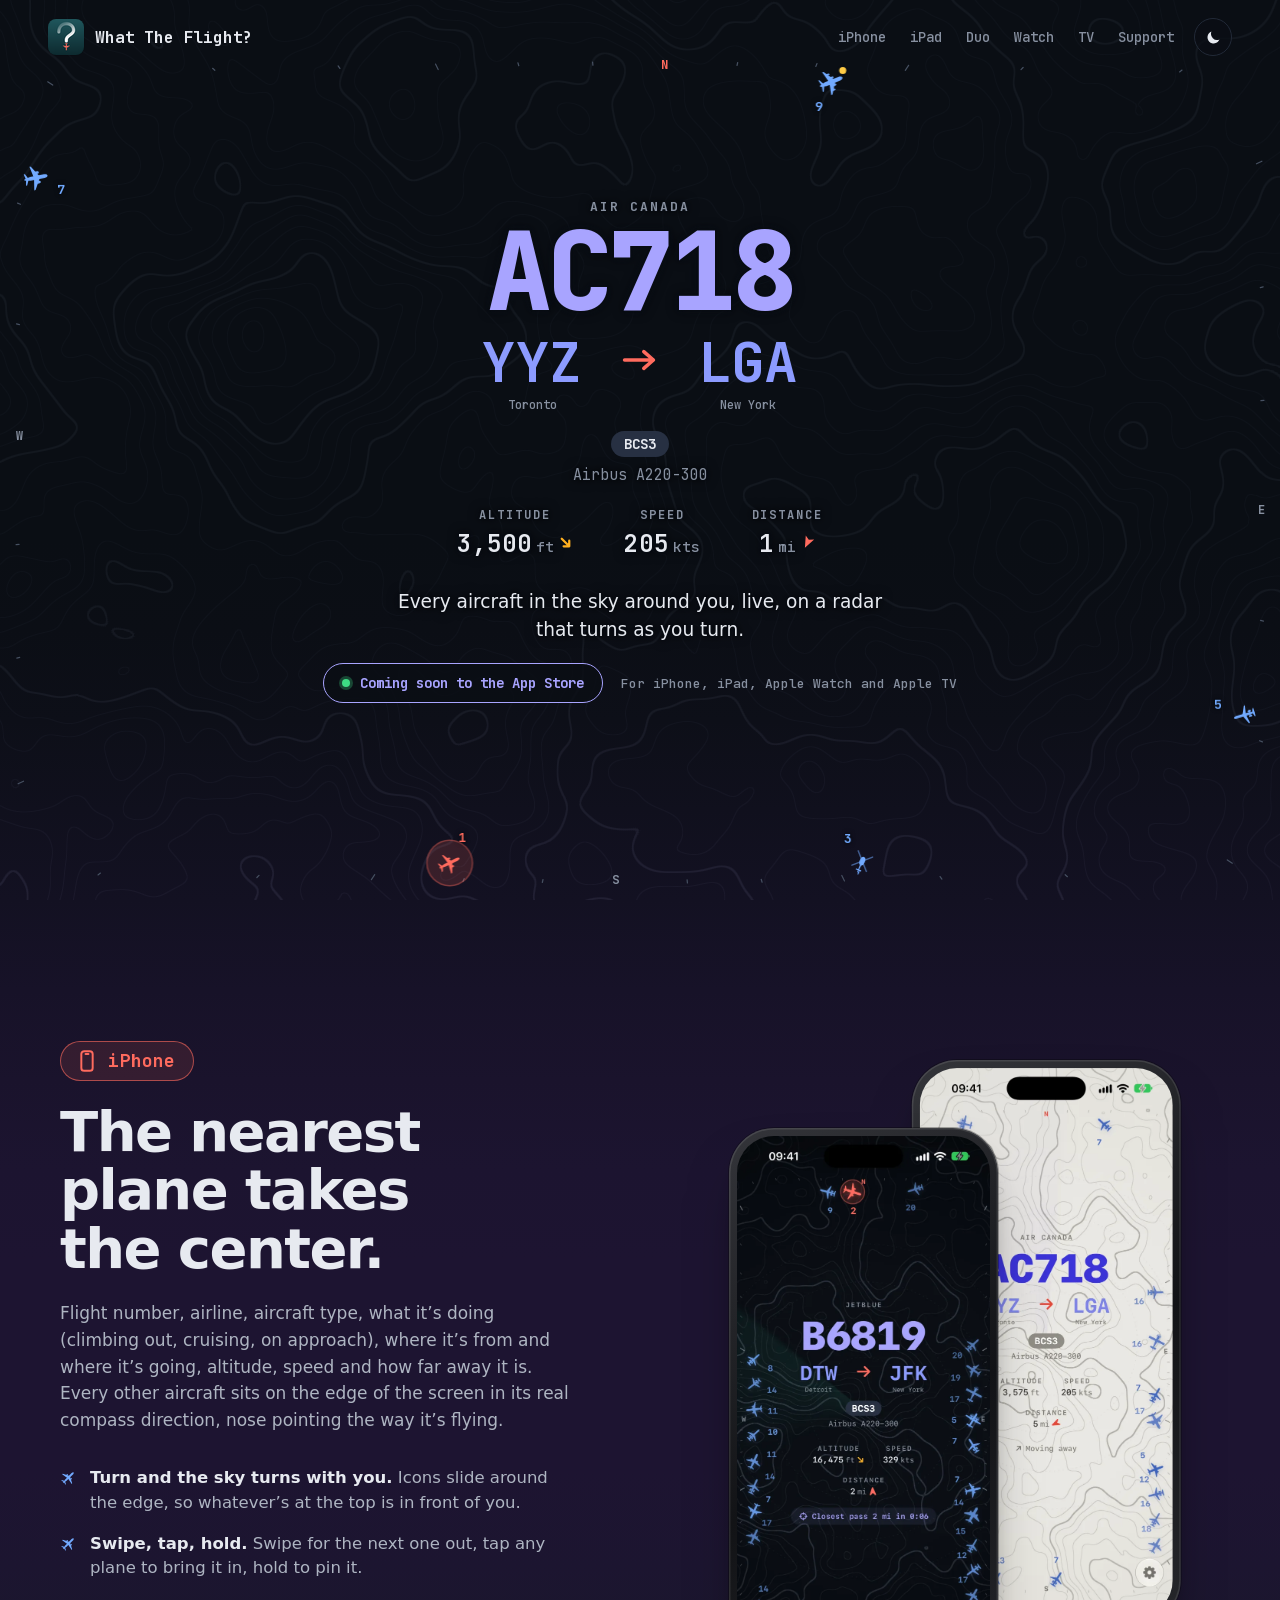
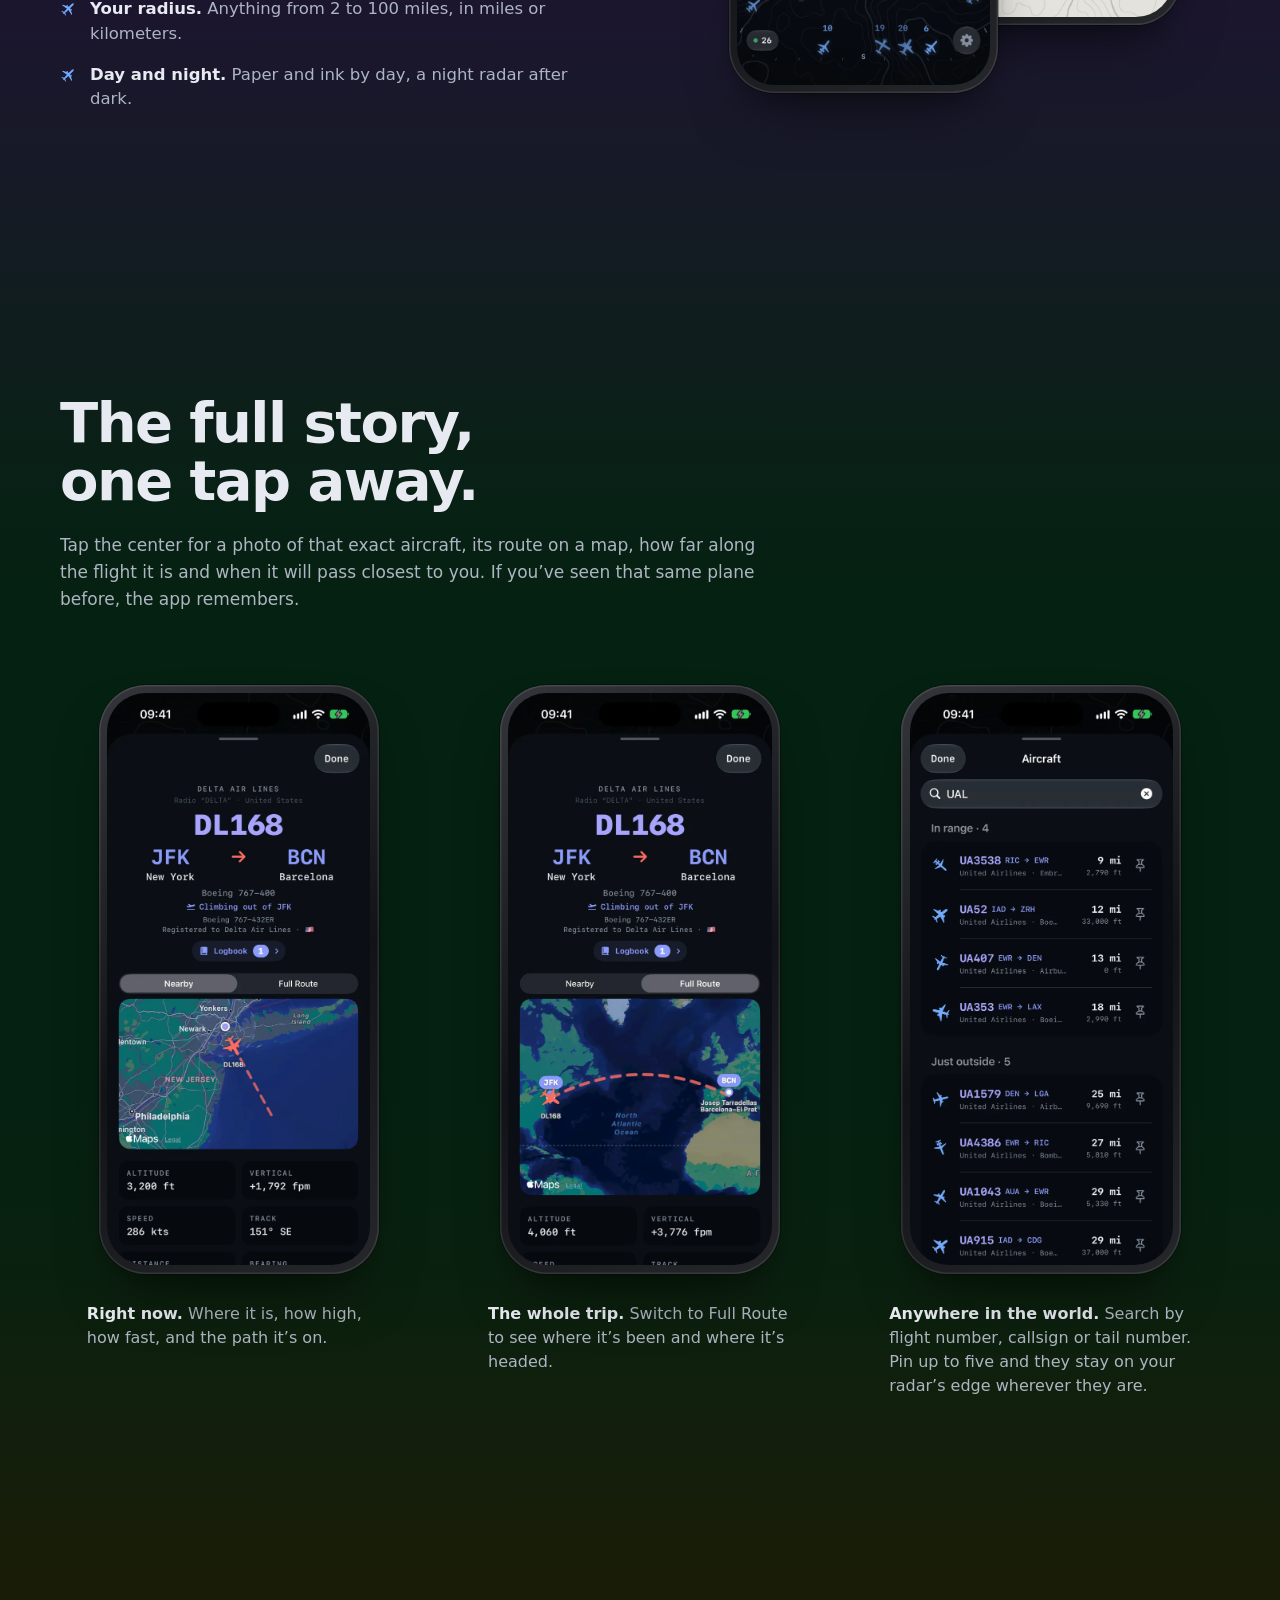
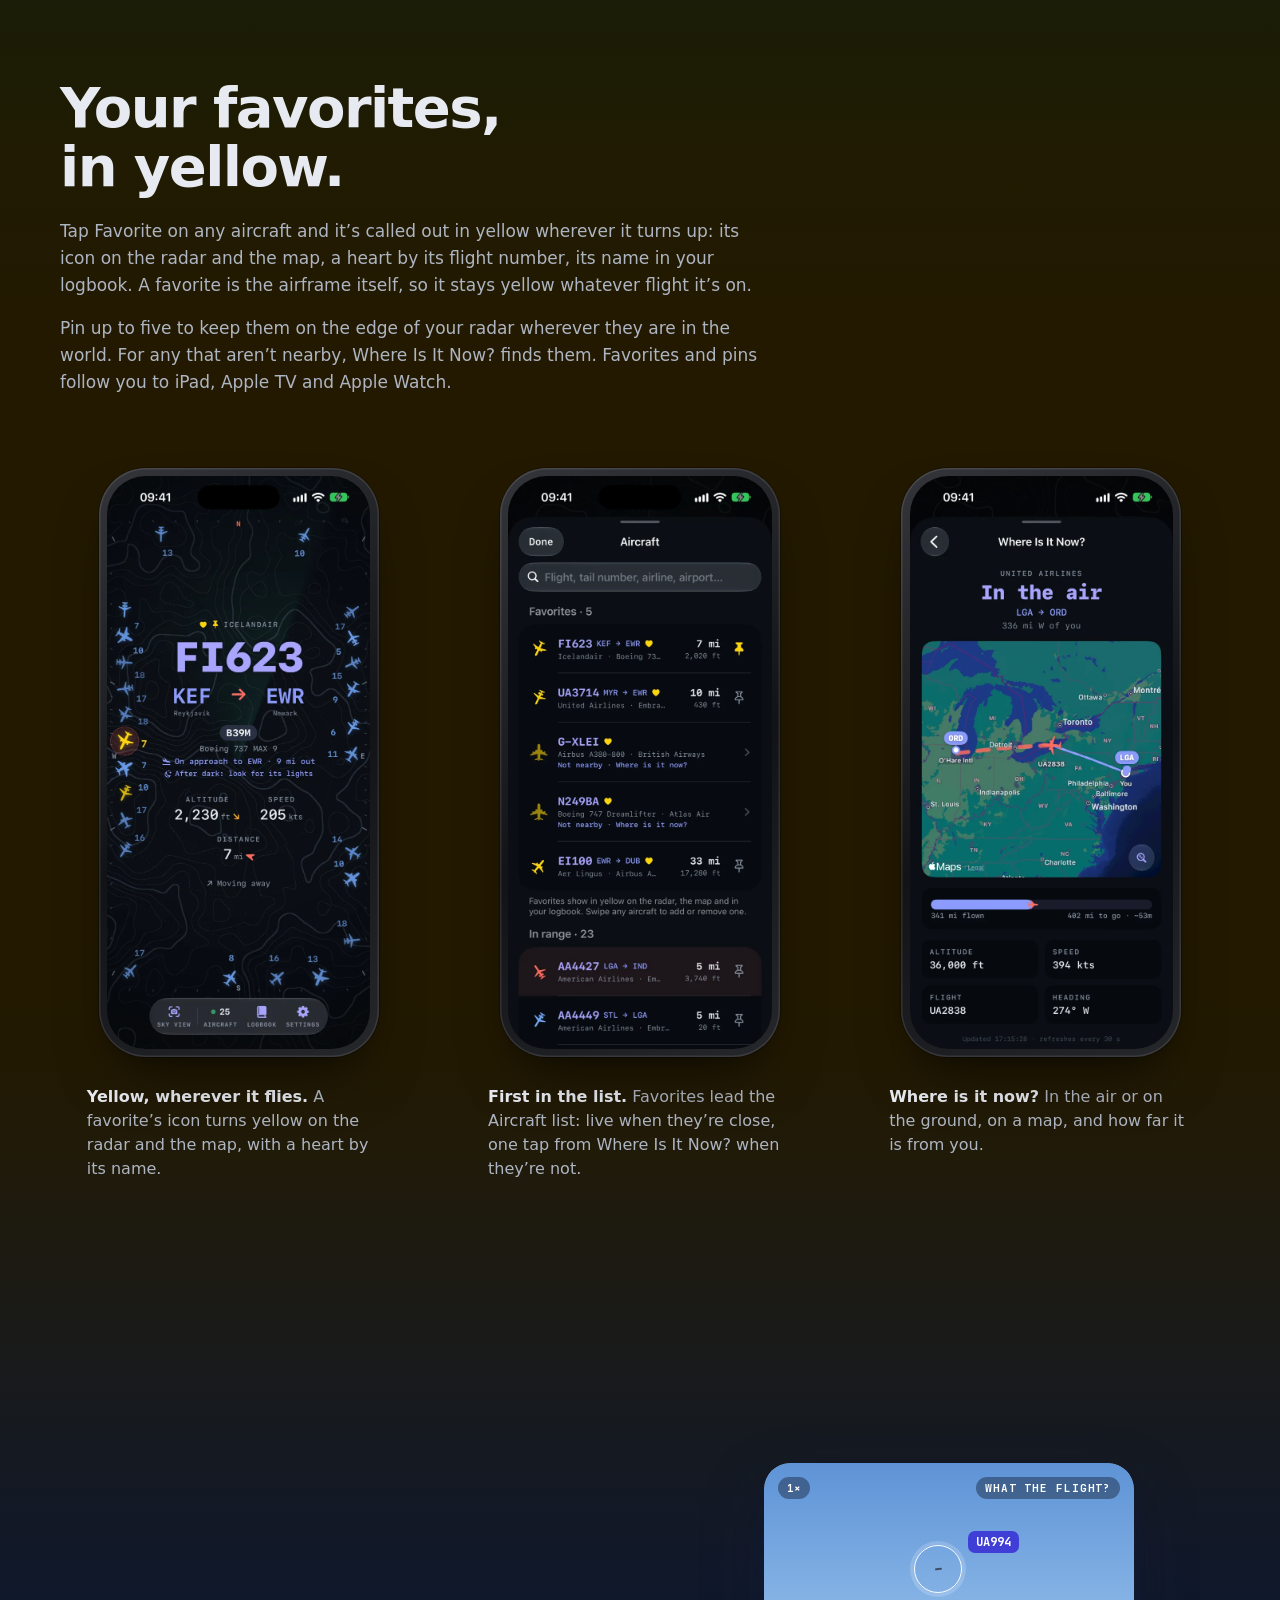
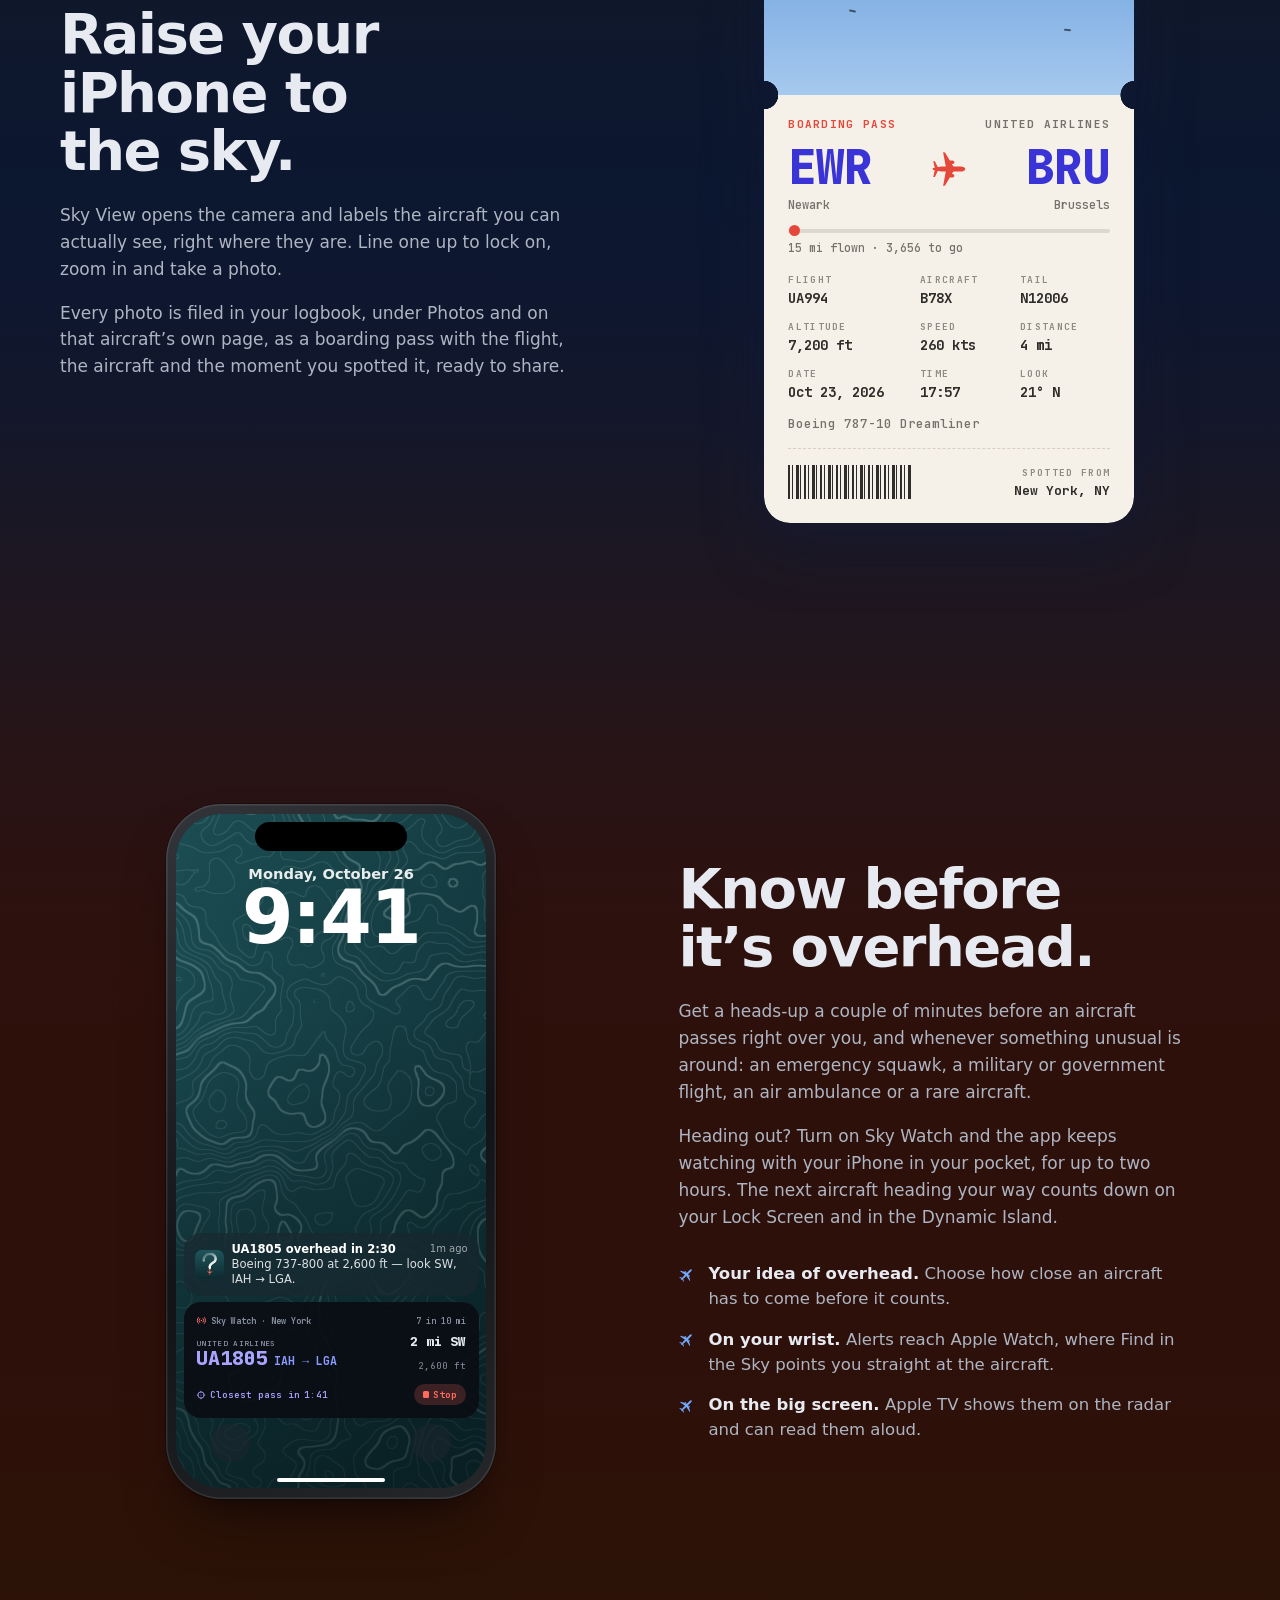
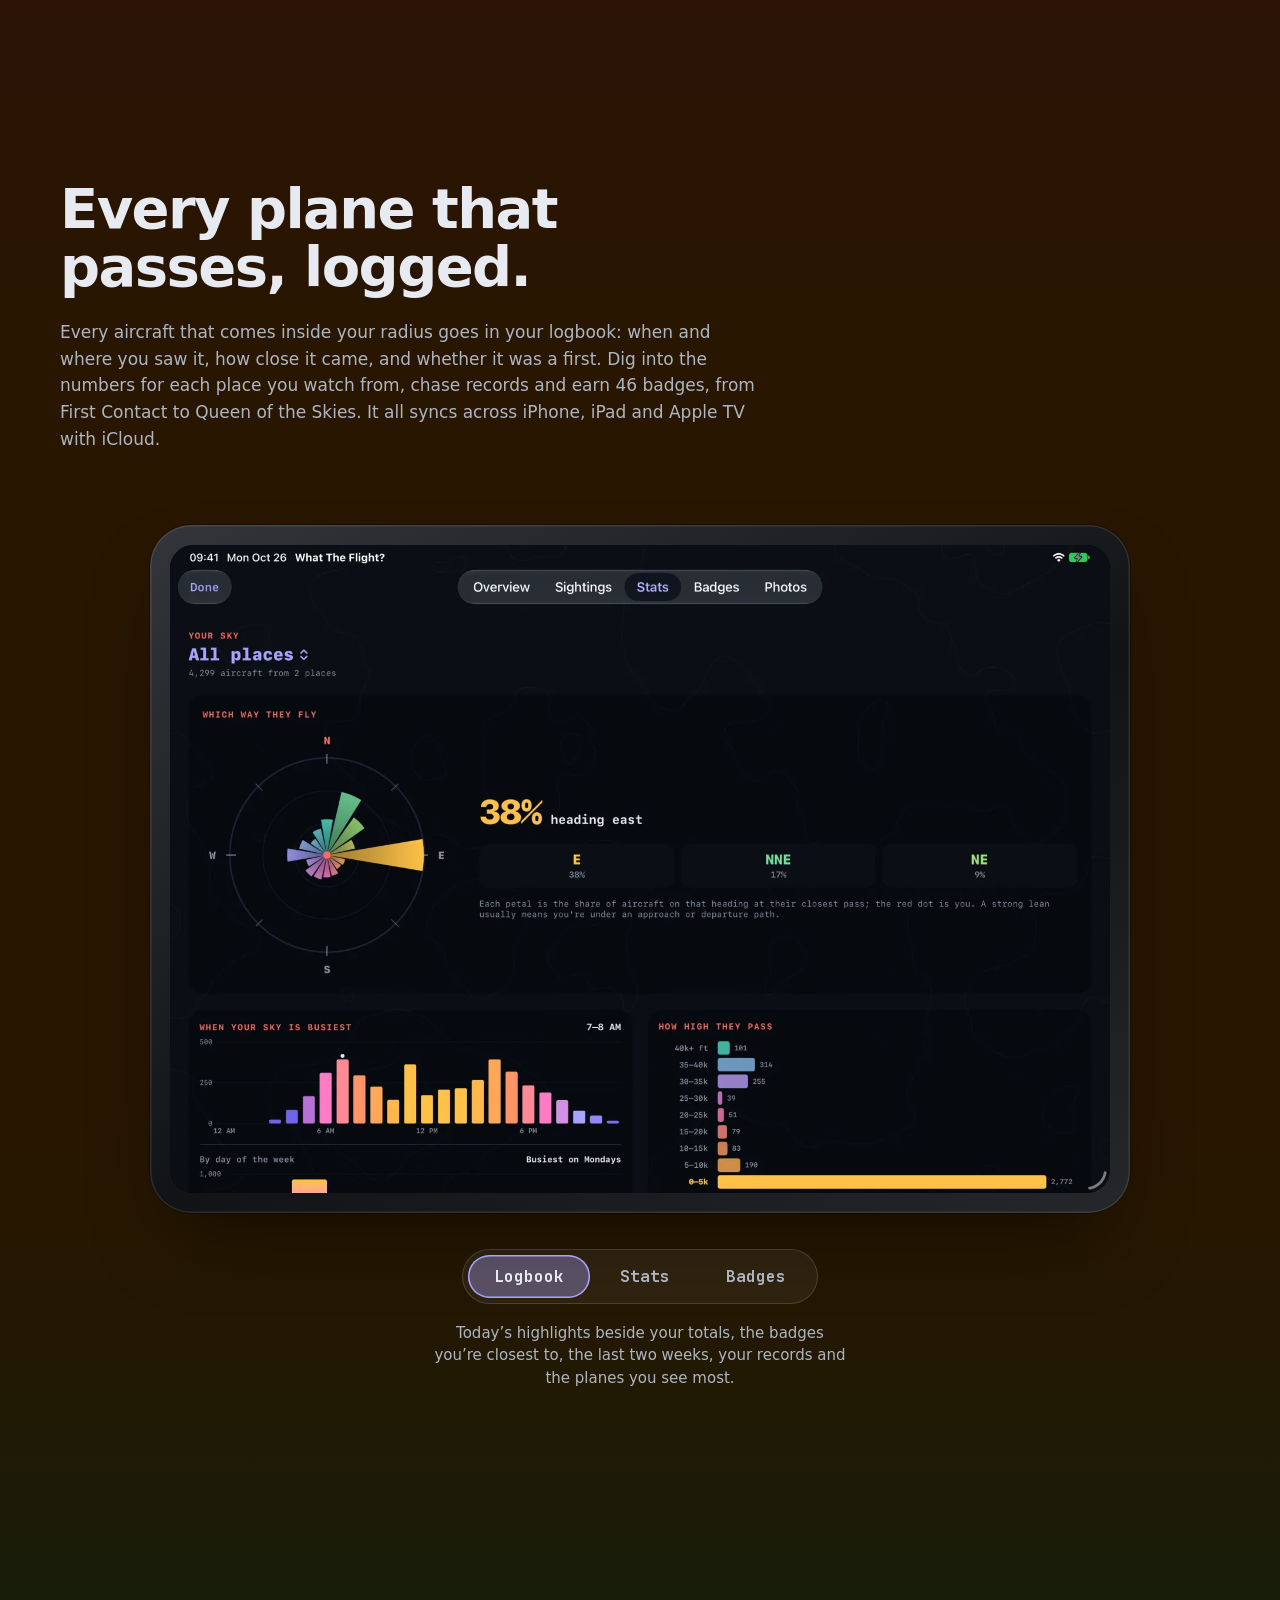
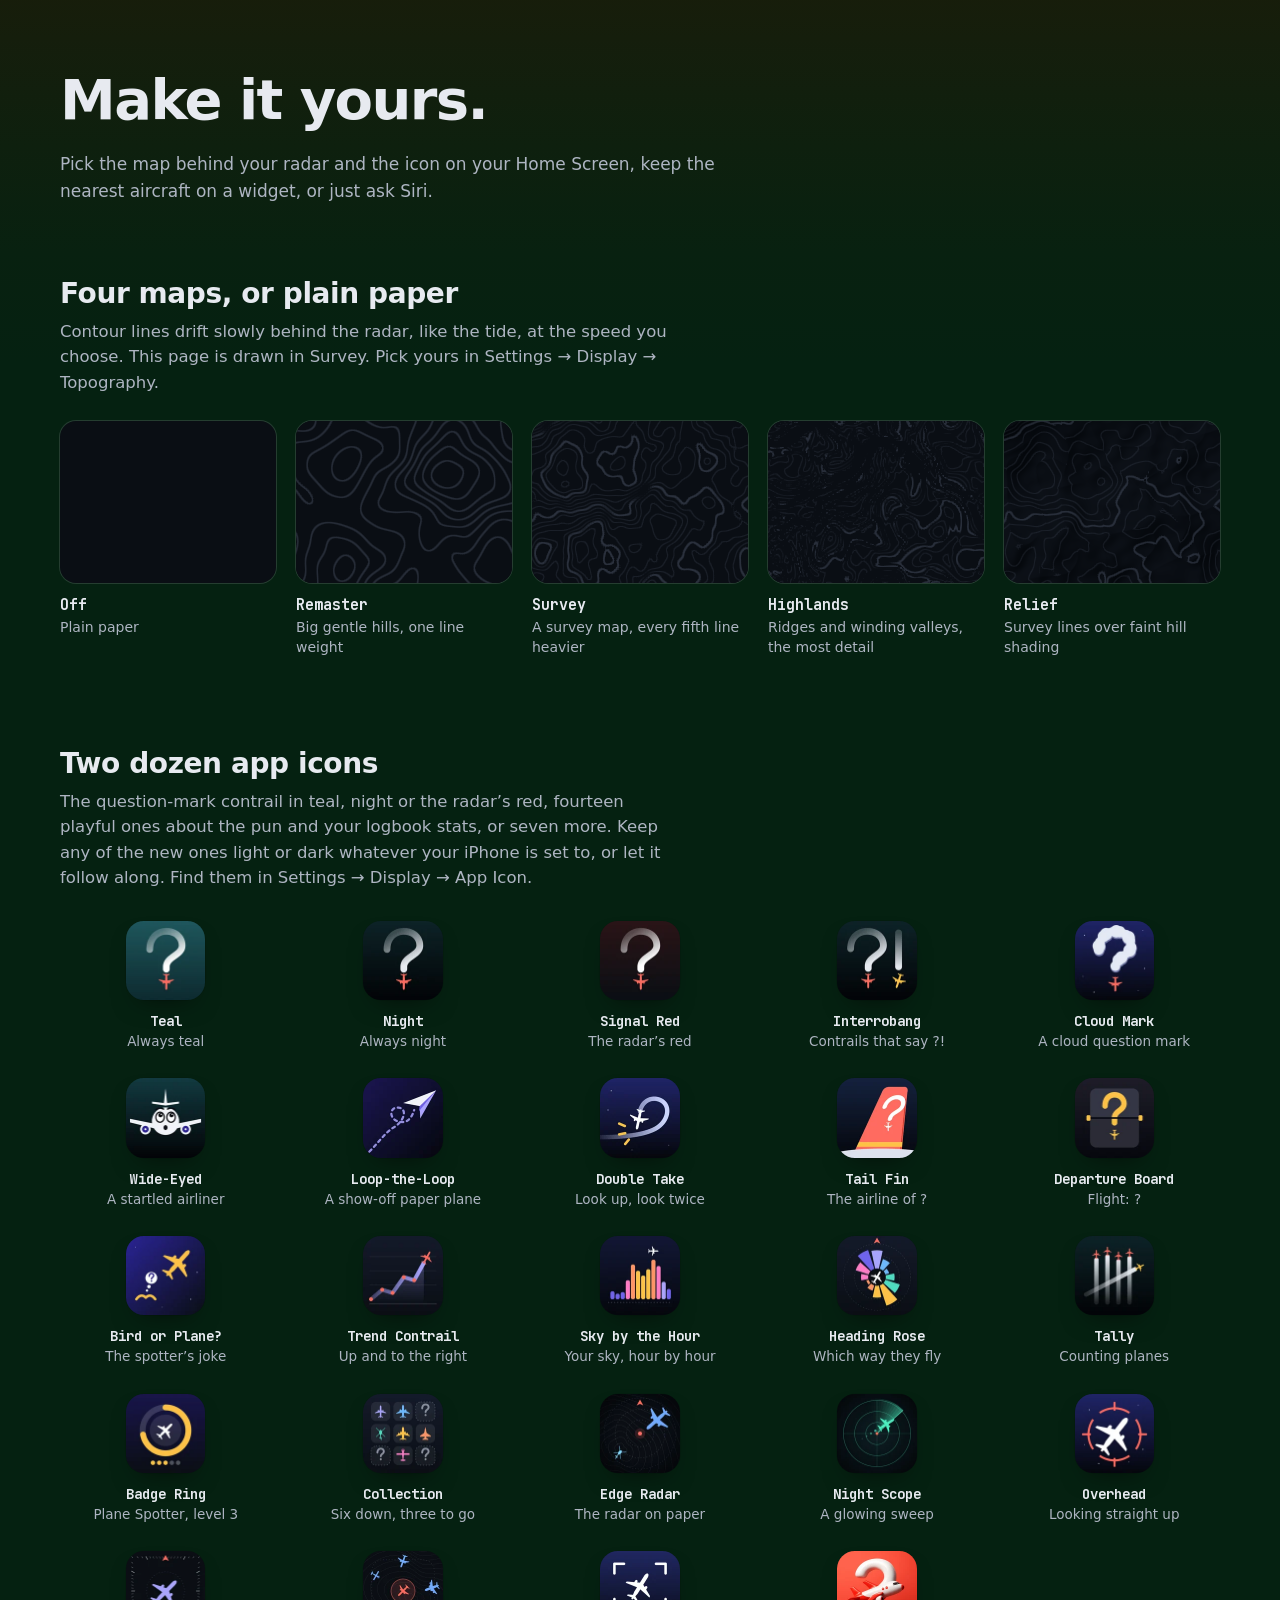
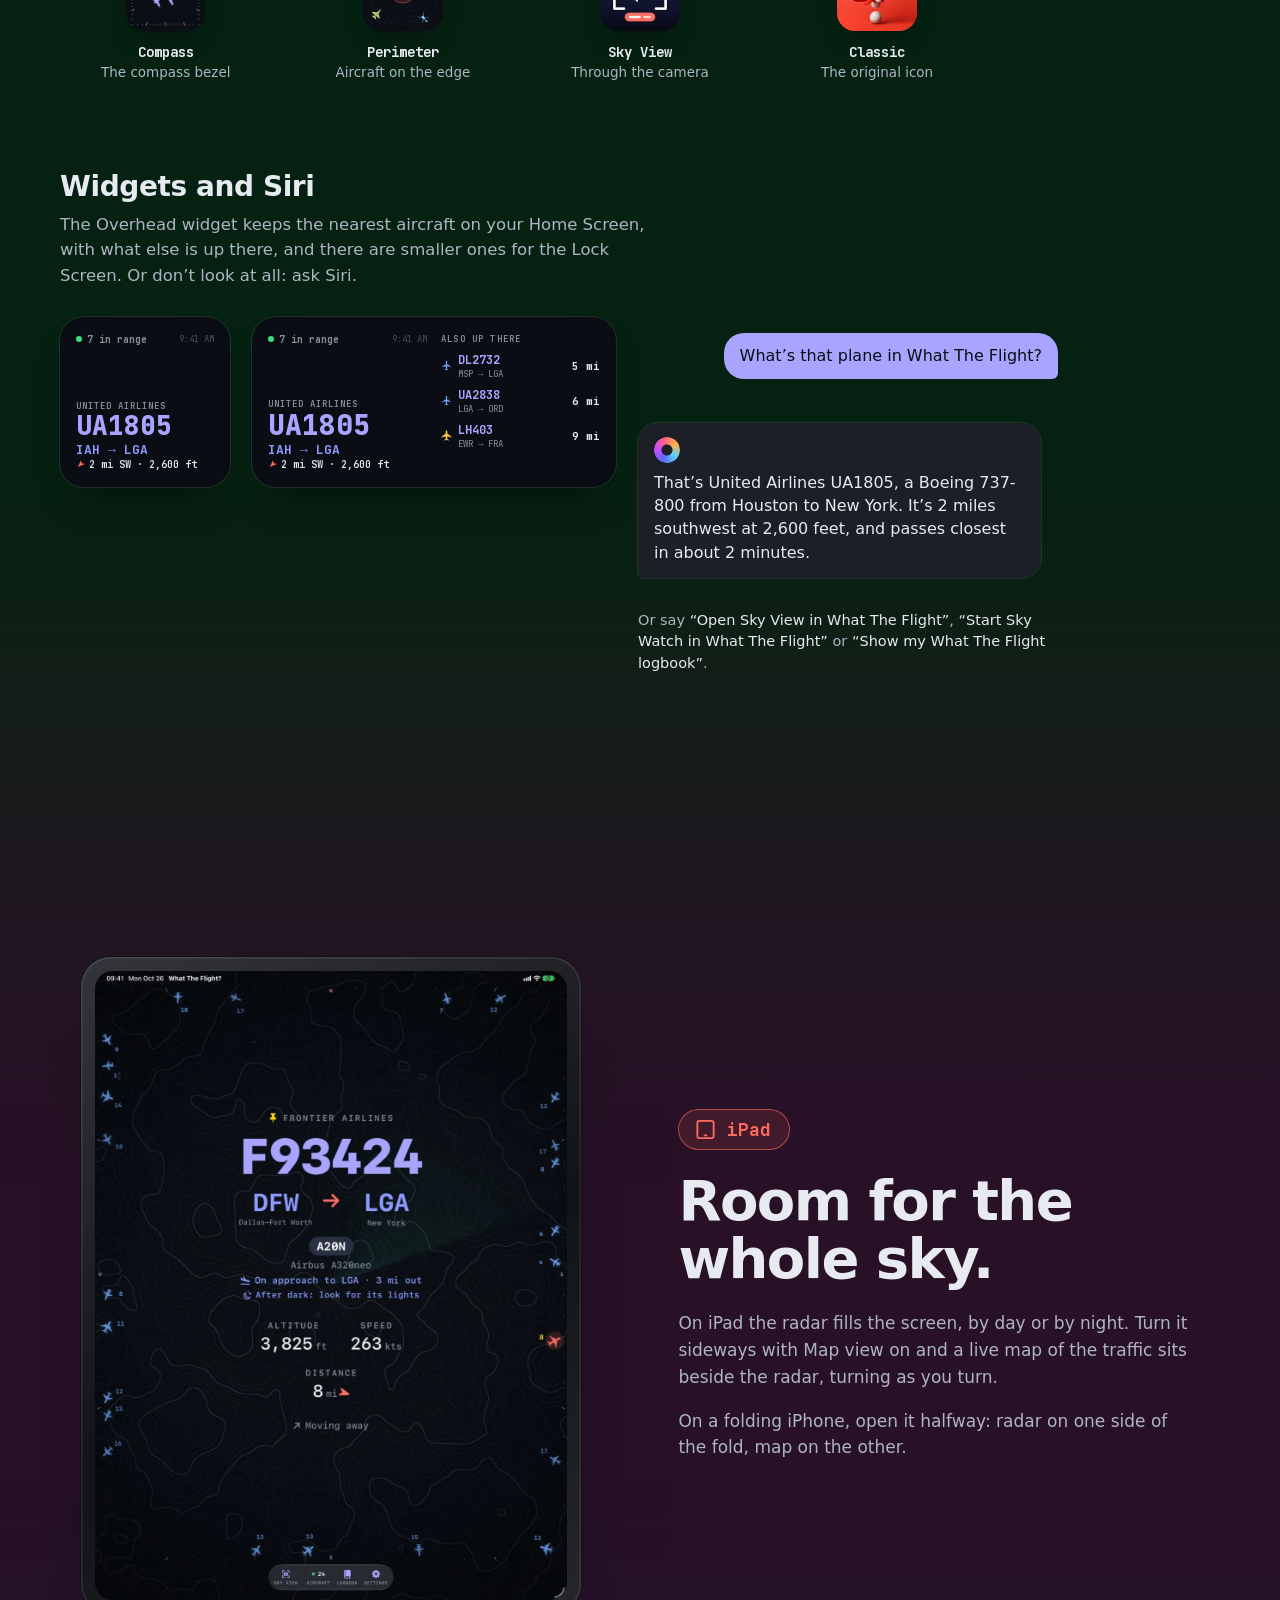
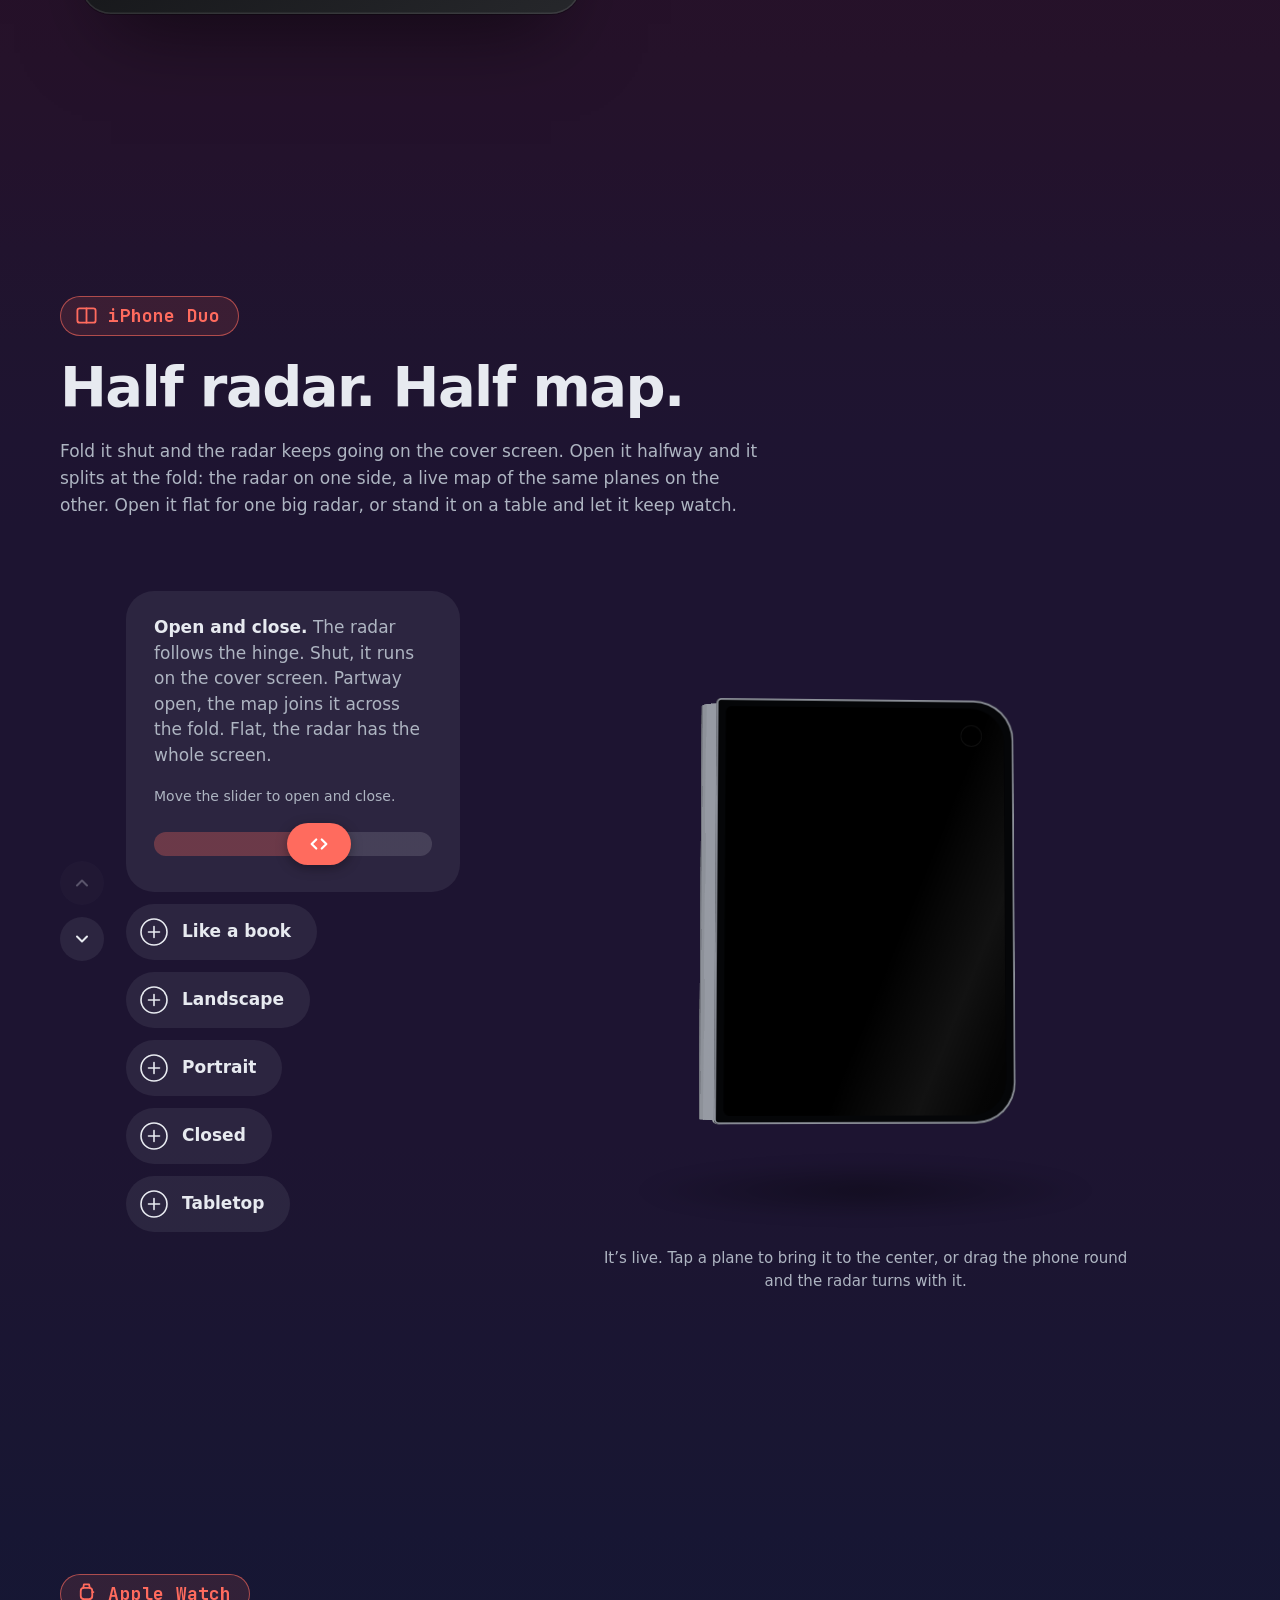
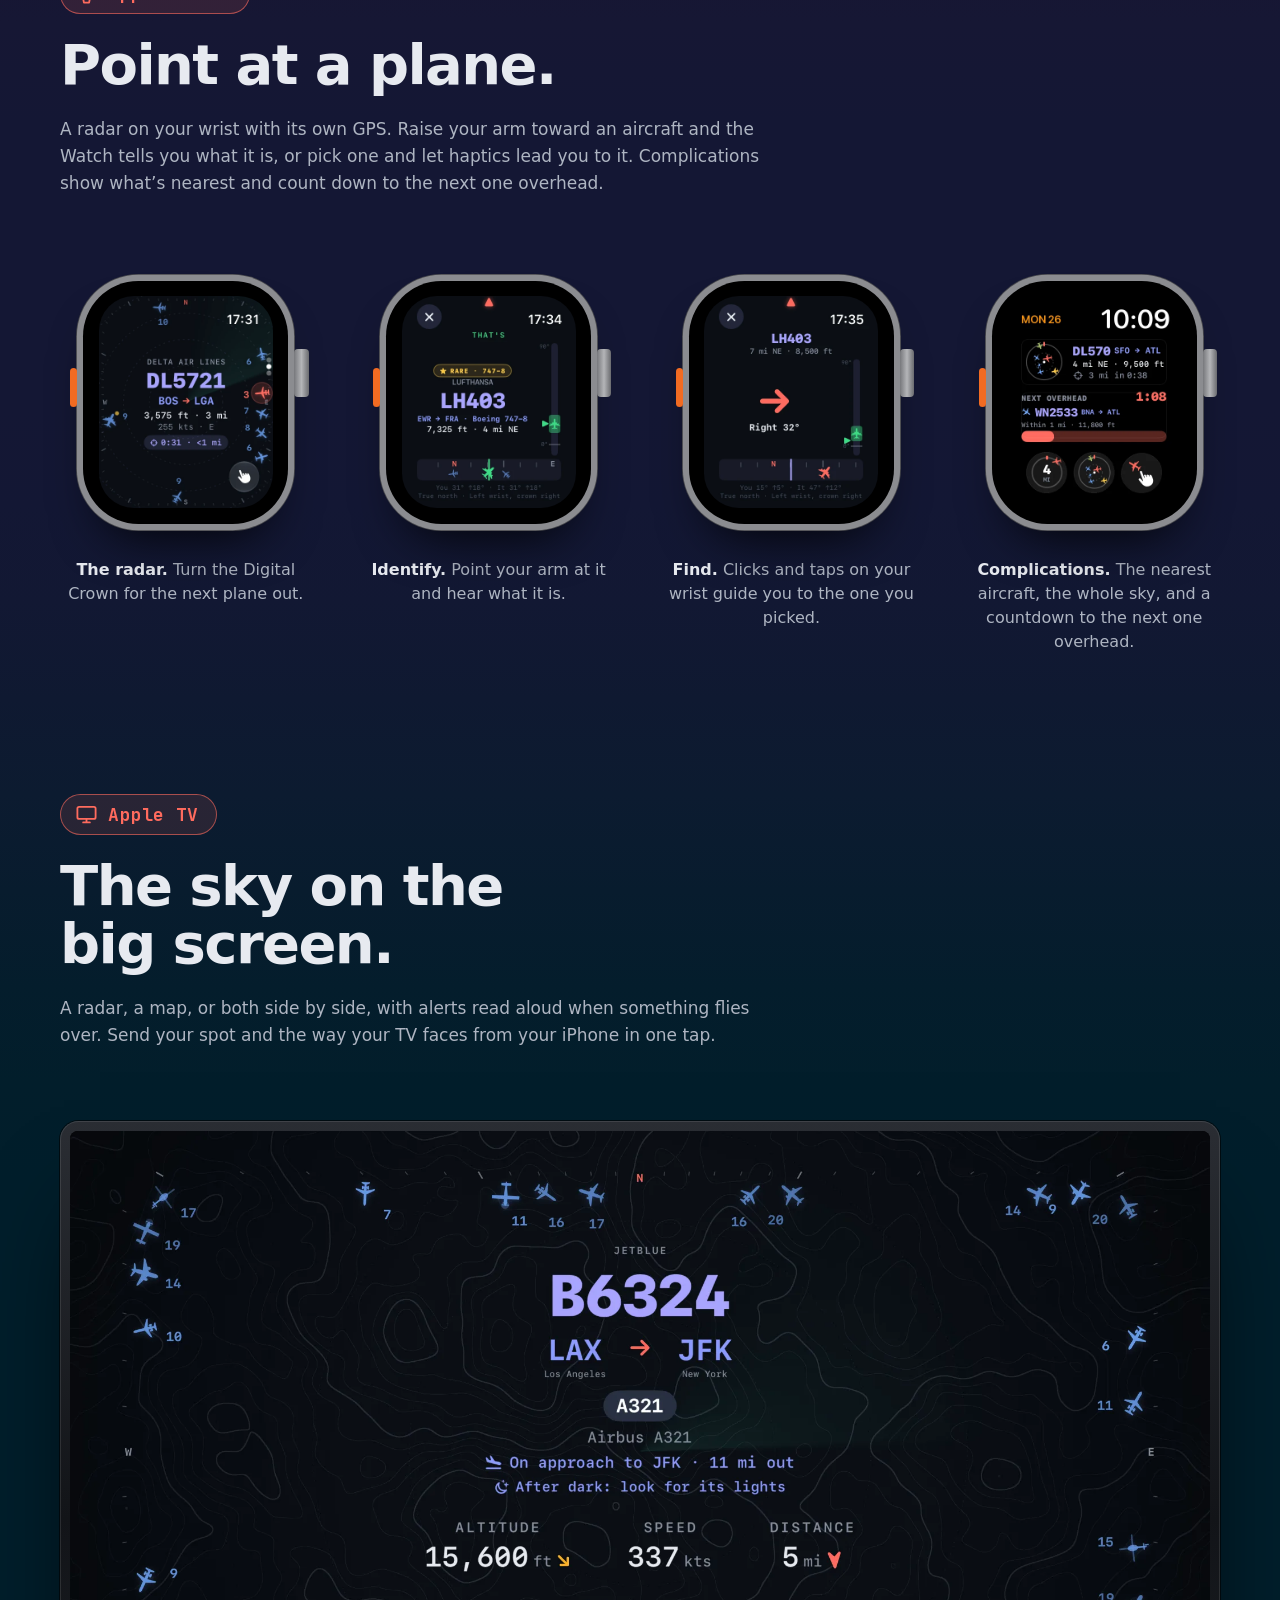
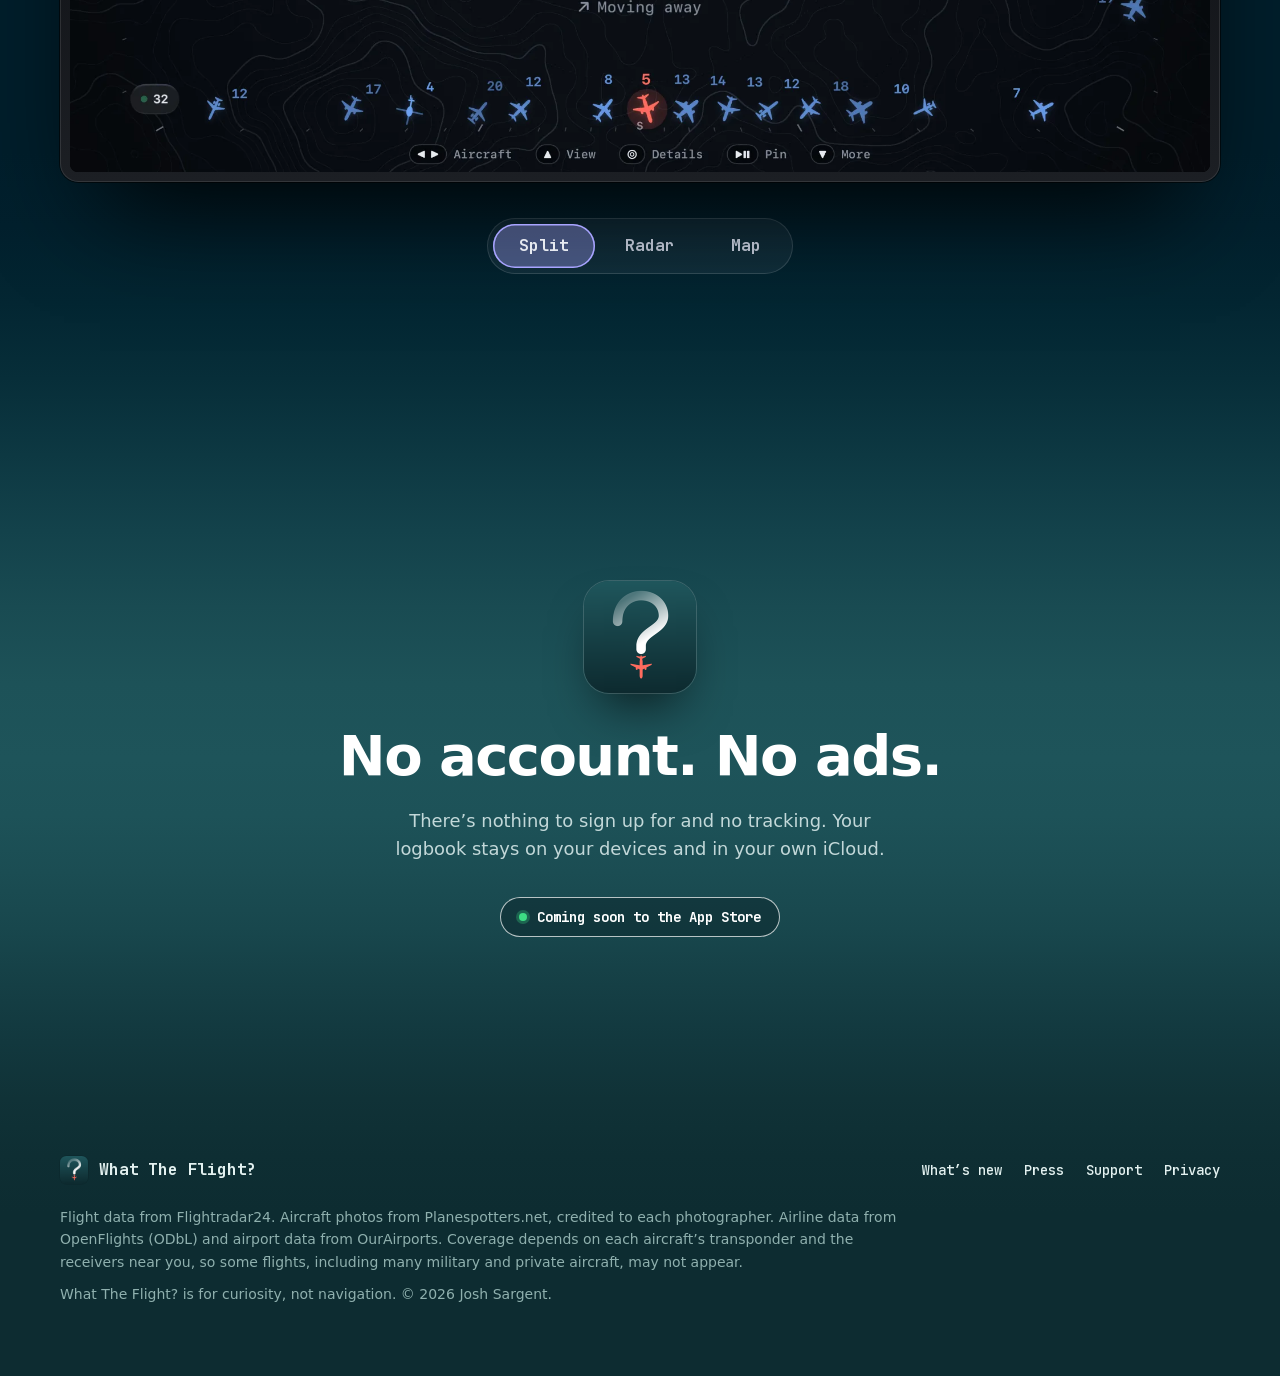
==== commit 42d90b5f: "Two dozen app icons: the fourteen new playful and stats icons, light or dark Co-Authored-By: Claude " ====
--- a/index.html
+++ b/index.html
@@ -39,19 +39,19 @@
 </script>
 <link rel="icon" href="img/favicon.png">
 <link rel="apple-touch-icon" href="img/apple-touch-icon.png">
-<link rel="stylesheet" href="css/site.css?v=202610262139">
-<link rel="stylesheet" href="css/duo.css?v=202610262139">
-<link rel="stylesheet" href="css/features.css?v=202610262139">
+<link rel="stylesheet" href="css/site.css?v=202610272119">
+<link rel="stylesheet" href="css/duo.css?v=202610272119">
+<link rel="stylesheet" href="css/features.css?v=202610272119">
 <script>
   // Always opens at night; a switch to day lasts for this visit (this tab) only.
   try { if (sessionStorage.getItem('wtf.theme') === 'light') document.documentElement.dataset.theme = 'light'; } catch (e) {}
 </script>
-<script src="js/glyphs.js?v=202610262139" defer></script>
-<script src="js/topography.js?v=202610262139" defer></script>
-<script src="js/radar.js?v=202610262139" defer></script>
-<script src="js/site.js?v=202610262139" defer></script>
-<script src="js/duo.js?v=202610262139" defer></script>
-<script src="js/features.js?v=202610262139" defer></script>
+<script src="js/glyphs.js?v=202610272119" defer></script>
+<script src="js/topography.js?v=202610272119" defer></script>
+<script src="js/radar.js?v=202610272119" defer></script>
+<script src="js/site.js?v=202610272119" defer></script>
+<script src="js/duo.js?v=202610272119" defer></script>
+<script src="js/features.js?v=202610272119" defer></script>
 </head>
 <body>
 
@@ -330,12 +330,26 @@
         </ul>
       </div>
       <div class="custom-block">
-        <h3>Ten app icons</h3>
-        <p>The question-mark contrail in teal, night or the radar’s red, or one of seven more. Automatic, the standard icon, switches between Teal and Night with your iPhone’s appearance. Find them in Settings → Display → App Icon.</p>
+        <h3>Two dozen app icons</h3>
+        <p>The question-mark contrail in teal, night or the radar’s red, fourteen playful ones about the pun and your logbook stats, or seven more. Keep any of the new ones light or dark whatever your iPhone is set to, or let it follow along. Find them in Settings → Display → App Icon.</p>
         <ul class="icon-grid">
           <li><img class="day-art" src="img/icons/contrail-light.webp" alt="" width="80" height="80" loading="lazy"><b>Teal</b><span>Always teal</span></li>
           <li><img class="day-art" src="img/icons/contrail-dark.webp" alt="" width="80" height="80" loading="lazy"><b>Night</b><span>Always night</span></li>
           <li class="has-night"><img class="day-art" src="img/icons/signal-red.webp" alt="" width="80" height="80" loading="lazy"><img class="night-art" src="img/icons/signal-red-dark.webp" alt="" width="80" height="80" loading="lazy"><b>Signal Red</b><span>The radar’s red</span></li>
+          <li class="has-night"><img class="day-art" src="img/icons/interrobang.webp" alt="" width="80" height="80" loading="lazy"><img class="night-art" src="img/icons/interrobang-dark.webp" alt="" width="80" height="80" loading="lazy"><b>Interrobang</b><span>Contrails that say ?!</span></li>
+          <li class="has-night"><img class="day-art" src="img/icons/cloud-mark.webp" alt="" width="80" height="80" loading="lazy"><img class="night-art" src="img/icons/cloud-mark-dark.webp" alt="" width="80" height="80" loading="lazy"><b>Cloud Mark</b><span>A cloud question mark</span></li>
+          <li class="has-night"><img class="day-art" src="img/icons/wide-eyed.webp" alt="" width="80" height="80" loading="lazy"><img class="night-art" src="img/icons/wide-eyed-dark.webp" alt="" width="80" height="80" loading="lazy"><b>Wide-Eyed</b><span>A startled airliner</span></li>
+          <li class="has-night"><img class="day-art" src="img/icons/loop-the-loop.webp" alt="" width="80" height="80" loading="lazy"><img class="night-art" src="img/icons/loop-the-loop-dark.webp" alt="" width="80" height="80" loading="lazy"><b>Loop-the-Loop</b><span>A show-off paper plane</span></li>
+          <li class="has-night"><img class="day-art" src="img/icons/double-take.webp" alt="" width="80" height="80" loading="lazy"><img class="night-art" src="img/icons/double-take-dark.webp" alt="" width="80" height="80" loading="lazy"><b>Double Take</b><span>Look up, look twice</span></li>
+          <li class="has-night"><img class="day-art" src="img/icons/tail-fin.webp" alt="" width="80" height="80" loading="lazy"><img class="night-art" src="img/icons/tail-fin-dark.webp" alt="" width="80" height="80" loading="lazy"><b>Tail Fin</b><span>The airline of ?</span></li>
+          <li class="has-night"><img class="day-art" src="img/icons/departure-board.webp" alt="" width="80" height="80" loading="lazy"><img class="night-art" src="img/icons/departure-board-dark.webp" alt="" width="80" height="80" loading="lazy"><b>Departure Board</b><span>Flight: ?</span></li>
+          <li class="has-night"><img class="day-art" src="img/icons/bird-or-plane.webp" alt="" width="80" height="80" loading="lazy"><img class="night-art" src="img/icons/bird-or-plane-dark.webp" alt="" width="80" height="80" loading="lazy"><b>Bird or Plane?</b><span>The spotter’s joke</span></li>
+          <li class="has-night"><img class="day-art" src="img/icons/trend-contrail.webp" alt="" width="80" height="80" loading="lazy"><img class="night-art" src="img/icons/trend-contrail-dark.webp" alt="" width="80" height="80" loading="lazy"><b>Trend Contrail</b><span>Up and to the right</span></li>
+          <li class="has-night"><img class="day-art" src="img/icons/sky-by-the-hour.webp" alt="" width="80" height="80" loading="lazy"><img class="night-art" src="img/icons/sky-by-the-hour-dark.webp" alt="" width="80" height="80" loading="lazy"><b>Sky by the Hour</b><span>Your sky, hour by hour</span></li>
+          <li class="has-night"><img class="day-art" src="img/icons/heading-rose.webp" alt="" width="80" height="80" loading="lazy"><img class="night-art" src="img/icons/heading-rose-dark.webp" alt="" width="80" height="80" loading="lazy"><b>Heading Rose</b><span>Which way they fly</span></li>
+          <li class="has-night"><img class="day-art" src="img/icons/tally.webp" alt="" width="80" height="80" loading="lazy"><img class="night-art" src="img/icons/tally-dark.webp" alt="" width="80" height="80" loading="lazy"><b>Tally</b><span>Counting planes</span></li>
+          <li class="has-night"><img class="day-art" src="img/icons/badge-ring.webp" alt="" width="80" height="80" loading="lazy"><img class="night-art" src="img/icons/badge-ring-dark.webp" alt="" width="80" height="80" loading="lazy"><b>Badge Ring</b><span>Plane Spotter, level 3</span></li>
+          <li class="has-night"><img class="day-art" src="img/icons/collection.webp" alt="" width="80" height="80" loading="lazy"><img class="night-art" src="img/icons/collection-dark.webp" alt="" width="80" height="80" loading="lazy"><b>Collection</b><span>Six down, three to go</span></li>
           <li class="has-night"><img class="day-art" src="img/icons/edge-radar.webp" alt="" width="80" height="80" loading="lazy"><img class="night-art" src="img/icons/edge-radar-dark.webp" alt="" width="80" height="80" loading="lazy"><b>Edge Radar</b><span>The radar on paper</span></li>
           <li class="has-night"><img class="day-art" src="img/icons/night-scope.webp" alt="" width="80" height="80" loading="lazy"><img class="night-art" src="img/icons/night-scope-dark.webp" alt="" width="80" height="80" loading="lazy"><b>Night Scope</b><span>A glowing sweep</span></li>
           <li class="has-night"><img class="day-art" src="img/icons/overhead.webp" alt="" width="80" height="80" loading="lazy"><img class="night-art" src="img/icons/overhead-dark.webp" alt="" width="80" height="80" loading="lazy"><b>Overhead</b><span>Looking straight up</span></li>
